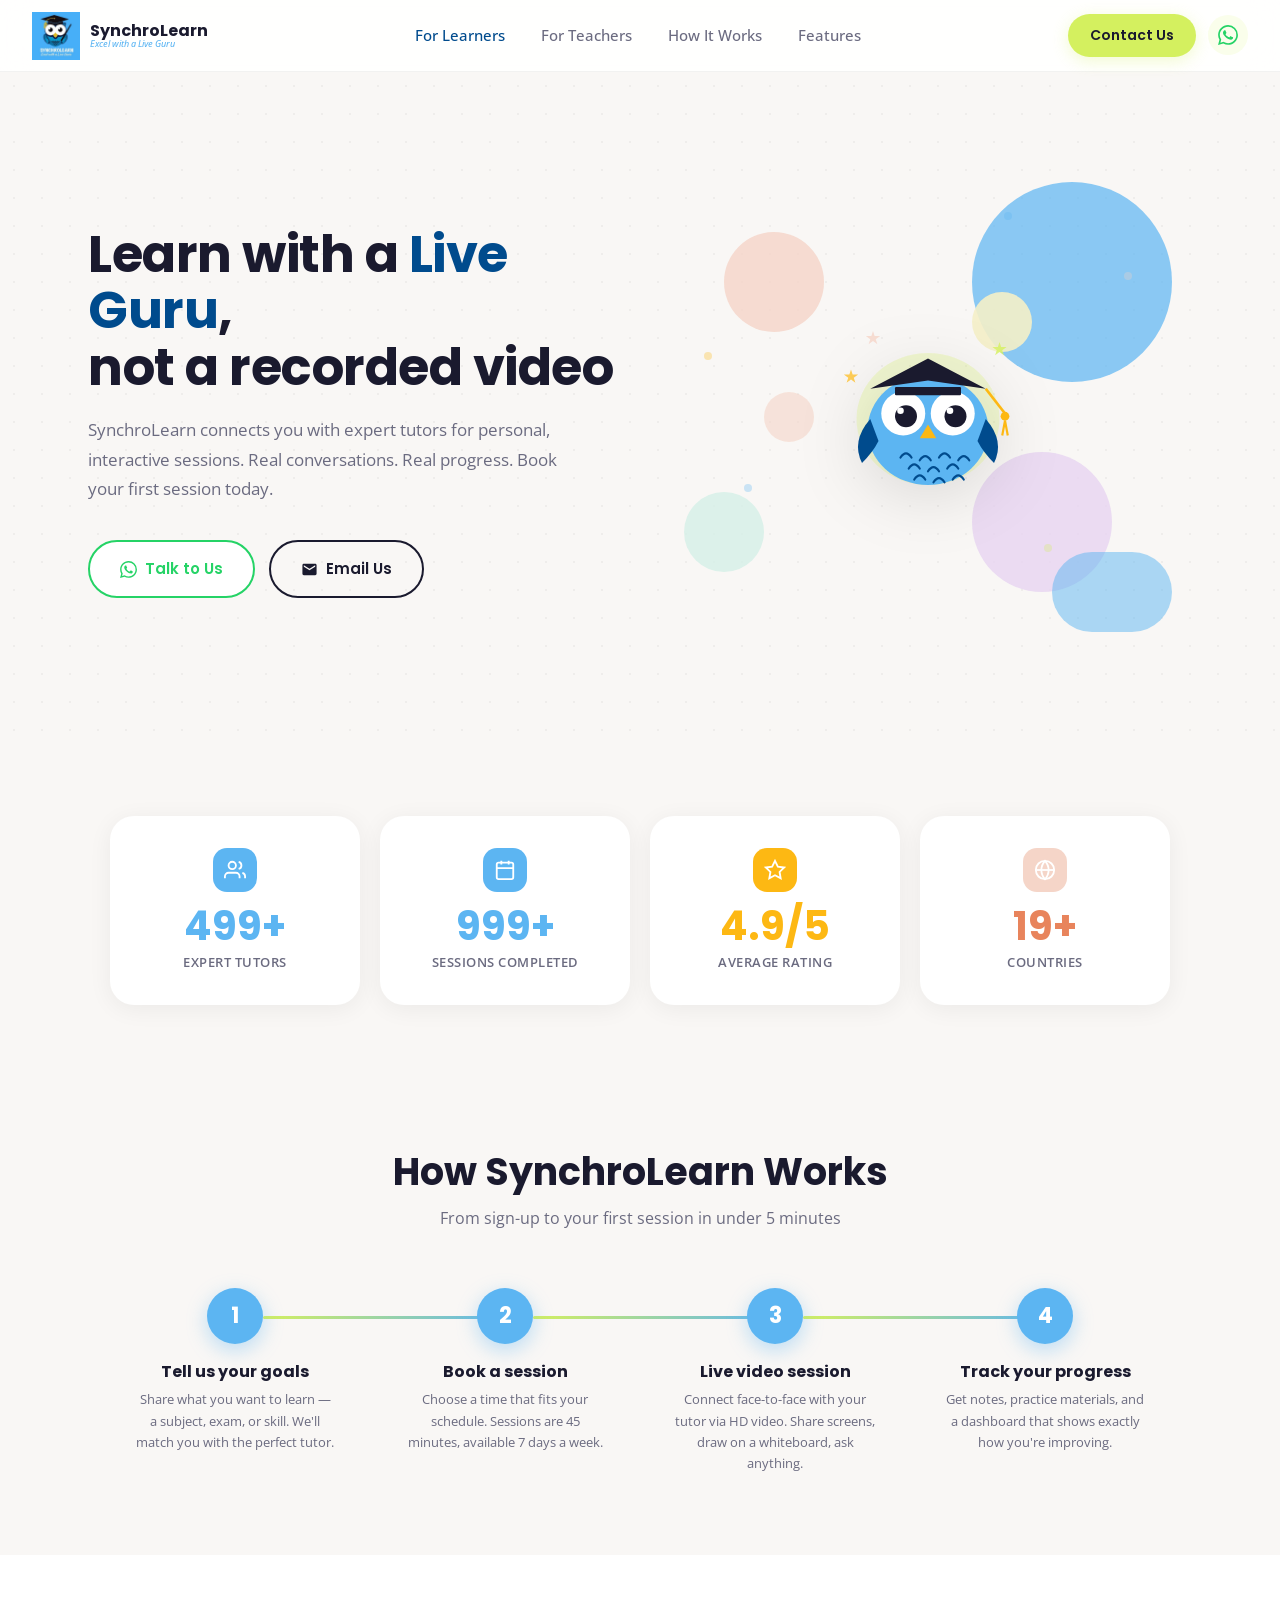
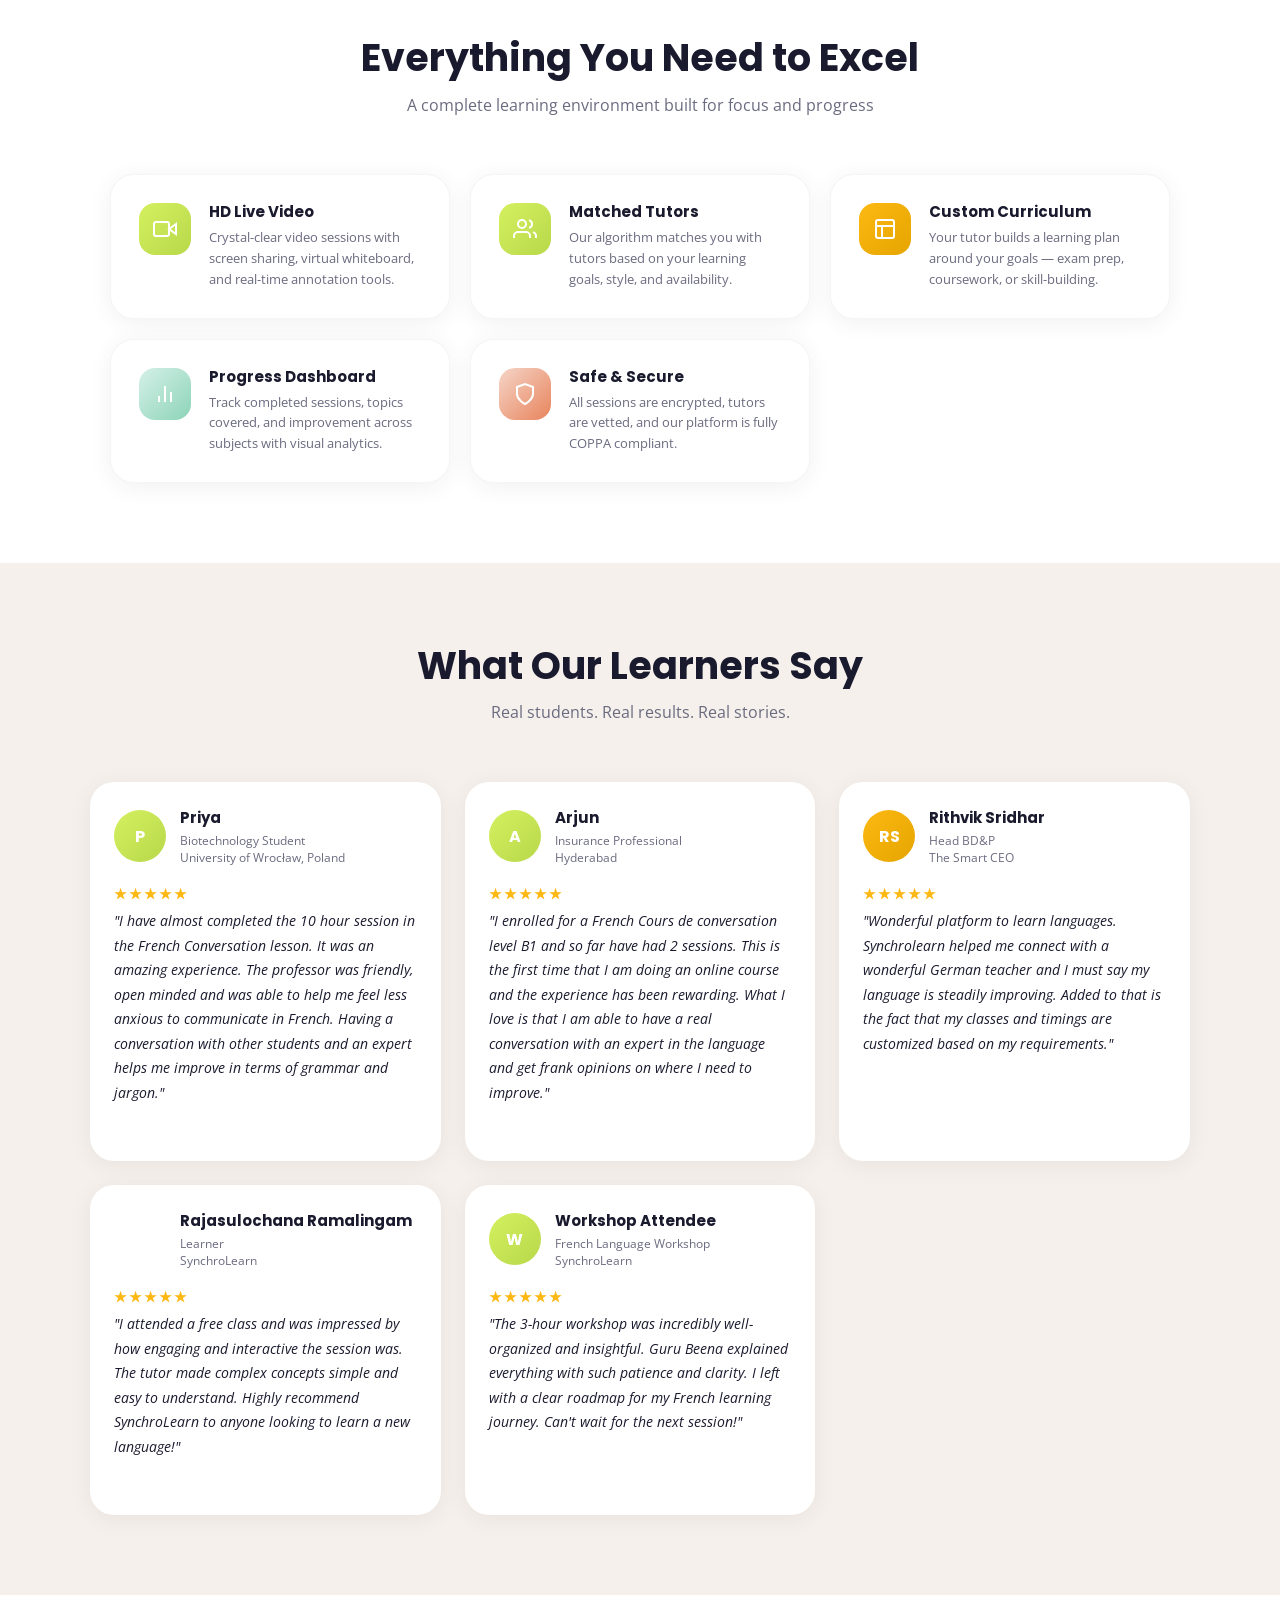
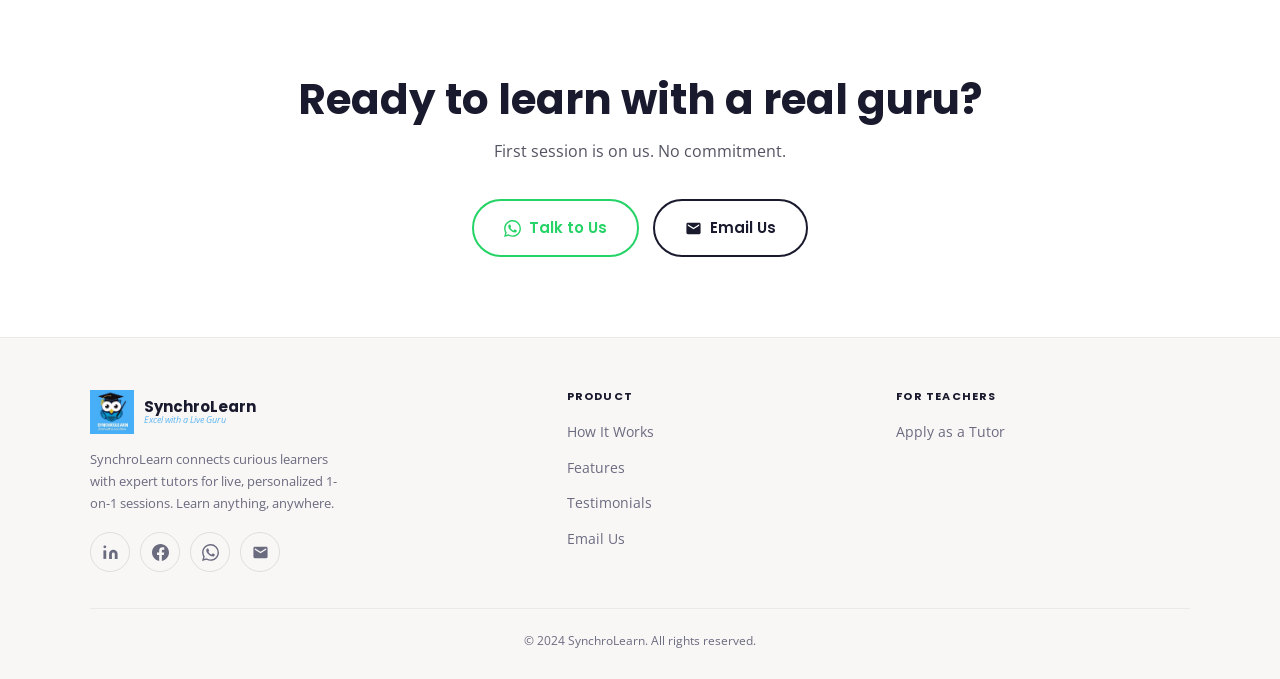
==== index.html @ f4b131cb "Remove unverified trust bar (UCL/MIT/Stanford/etc)" ====
<!DOCTYPE html>
<html lang="en">
<head>
  <meta charset="UTF-8"/>
  <meta name="viewport" content="width=device-width, initial-scale=1.0"/>
  <title>SynchroLearn — Excel with a Live Guru</title>
  <meta name="description" content="Live 1-on-1 online tutoring with expert teachers. SynchroLearn connects students with qualified tutors in real-time for personalized, interactive learning sessions."/>
  <meta property="og:title" content="SynchroLearn — Excel with a Live Guru"/>
  <meta property="og:description" content="Live 1-on-1 online tutoring with expert teachers."/>
  <meta property="og:type" content="website"/>
  <link rel="icon" type="image/png" href="logo.png"/>
  <link rel="preconnect" href="https://fonts.googleapis.com"/>
  <link href="https://fonts.googleapis.com/css2?family=Poppins:wght@400;500;600;700&family=Open+Sans:wght@400;500;600&display=swap" rel="stylesheet"/>
  <style>
    *, *::before, *::after { box-sizing: border-box; margin: 0; padding: 0; }
    :root {
      --cream: #F9F7F5;
      --lime: #D4F05F;
      --sky: #5CB5F2;
      --teal: #004B8D;
      --teal-green: #25D366;
      --golden: #FDB813;
      --bright-blue: #D4F05F;
      --white: #FFFFFF;
      --beige: #F5F0EB;
      --navy: #1A1A2E;
      --gray: #6B6B80;
      --lavender: #E8D5F2;
      --peach: #F5D5C8;
      --mint: #D5F0E8;
      --lemon: #F5F0C8;
      --shadow: 0 4px 24px rgba(0,0,0,0.06);
      --shadow-lg: 0 8px 40px rgba(0,0,0,0.10);
      --radius-xs: 16px;
      --radius: 24px;
      --radius-lg: 32px;
      --transition: all 0.25s cubic-bezier(0.34, 1.56, 0.64, 1);
    }
    html { scroll-behavior: smooth; }
    body { font-family: 'Open Sans', sans-serif; background: var(--cream); color: var(--navy); line-height: 1.6; -webkit-font-smoothing: antialiased; overflow-x: hidden; }
    h1,h2,h3,h4 { font-family: 'Poppins', sans-serif; line-height: 1.2; }

    /* ── ANIMATIONS ── */
    .reveal { opacity: 0; transform: translateY(30px); transition: opacity 0.6s ease-out, transform 0.6s ease-out; }
    .reveal.visible { opacity: 1; transform: translateY(0); }

    /* ── NAV ── */
    nav {
      background: rgba(255,255,255,0.90);
      backdrop-filter: blur(16px);
      border-bottom: 1px solid rgba(0,0,0,0.05);
      padding: 0 32px;
      height: 72px;
      display: flex;
      align-items: center;
      justify-content: space-between;
      position: sticky;
      top: 0;
      z-index: 100;
    }
    .nav-logo { display: flex; align-items: center; gap: 10px; text-decoration: none; }
    .nav-logo img { height: 48px; width: auto; }
    .nav-logo-text { display: flex; flex-direction: column; line-height: 1.1; }
    .nav-logo-text .brand { font-family: 'Poppins', sans-serif; font-weight: 700; font-size: 16px; color: var(--navy); }
    .nav-logo-text .tagline { font-size: 9px; font-style: italic; color: var(--sky); font-weight: 500; }
    .nav-links { display: flex; align-items: center; gap: 4px; list-style: none; }
    .nav-links a { color: var(--gray); text-decoration: none; font-size: 15px; font-weight: 500; padding: 8px 16px; border-radius: var(--radius-xs); transition: var(--transition); }
    .nav-links a:hover { color: var(--navy); background: rgba(212,240,95,0.12); }
    .nav-links a.active { color: var(--teal); }
    .nav-right { display: flex; align-items: center; gap: 12px; }
    .btn-lime { background: var(--lime); color: var(--navy); padding: 10px 22px; border-radius: 100px; font-family: 'Poppins', sans-serif; font-size: 14px; font-weight: 600; text-decoration: none; transition: var(--transition); display: inline-flex; align-items: center; gap: 6px; box-shadow: 0 4px 16px rgba(212,240,95,0.3); }
    .btn-lime:hover { background: #b8d84a; transform: translateY(-2px); box-shadow: 0 6px 24px rgba(212,240,95,0.4); }
    .btn-whatsapp-nav { width: 40px; height: 40px; border-radius: 50%; background: rgba(212,240,95,0.12); display: flex; align-items: center; justify-content: center; transition: var(--transition); }
    .btn-whatsapp-nav:hover { background: var(--teal-green); transform: translateY(-2px); }
    .btn-whatsapp-nav:hover svg { color: white !important; }
    .btn-whatsapp-nav svg { width: 20px; height: 20px; color: var(--teal-green); transition: color 0.2s; }
    .mobile-toggle { display: none; background: none; border: none; cursor: pointer; padding: 8px; }
    .mobile-toggle svg { width: 24px; height: 24px; color: var(--navy); }

    /* ── HERO ── */
    .hero {
      position: relative;
      min-height: 680px;
      display: flex;
      align-items: center;
      overflow: hidden;
      background: var(--cream);
    }
    .hero-bg-grid {
      position: absolute;
      inset: 0;
      z-index: 0;
      background-image: radial-gradient(circle, rgba(0,0,0,0.04) 1px, transparent 1px);
      background-size: 28px 28px;
    }
    .hero-content {
      position: relative;
      z-index: 1;
      max-width: 1200px;
      margin: 0 auto;
      padding: 80px 48px;
      display: grid;
      grid-template-columns: 1fr 1fr;
      gap: 48px;
      align-items: center;
      width: 100%;
    }
    .hero-text h1 { font-size: clamp(32px, 4vw, 52px); font-weight: 700; color: var(--navy); margin-bottom: 20px; letter-spacing: -0.5px; line-height: 1.1; }
    .hero-text h1 em { font-style: normal; color: var(--teal); }
    .hero-text p { font-size: 17px; color: var(--gray); max-width: 480px; margin-bottom: 36px; line-height: 1.75; }
    .hero-actions { display: flex; gap: 14px; flex-wrap: wrap; }
    .btn { display: inline-flex; align-items: center; gap: 8px; padding: 15px 30px; border-radius: 100px; font-family: 'Poppins', sans-serif; font-size: 15px; font-weight: 600; text-decoration: none; cursor: pointer; border: none; transition: var(--transition); white-space: nowrap; }
    .btn-primary-lime { background: var(--sky); color: white; box-shadow: 0 4px 20px rgba(92,181,242,0.4); }
    .btn-primary-lime:hover { background: var(--teal); transform: translateY(-3px); box-shadow: 0 8px 30px rgba(92,181,242,0.45); }
    .btn-whatsapp { background: white; color: #25D366; border: 2px solid #25D366; }
    .btn-whatsapp:hover { background: #25D366; color: white; transform: translateY(-2px); }
    .btn-whatsapp:hover svg { color: white; }
    .btn-whatsapp svg { color: #25D366; transition: color 0.2s; }
    .hero-illustration { position: relative; display: flex; align-items: center; justify-content: center; height: 480px; }

    /* Abstract shapes */
    .shape-circle { position: absolute; border-radius: 50%; }
    .shape-rect { position: absolute; border-radius: 24px; }
    .shape-1 { width: 200px; height: 200px; background: var(--sky); top: 10px; right: 20px; opacity: 0.7; }
    .shape-2 { width: 140px; height: 140px; background: var(--lavender); bottom: 60px; right: 80px; opacity: 0.8; }
    .shape-3 { width: 100px; height: 100px; background: var(--peach); top: 60px; left: 60px; opacity: 0.8; }
    .shape-4 { width: 80px; height: 80px; background: var(--mint); bottom: 80px; left: 20px; opacity: 0.8; }
    .shape-5 { width: 60px; height: 60px; background: var(--lemon); top: 120px; right: 160px; opacity: 0.9; }
    .shape-6 { width: 120px; height: 80px; background: var(--sky); bottom: 20px; right: 20px; opacity: 0.5; border-radius: 60px; }
    .shape-7 { width: 50px; height: 50px; background: var(--peach); top: 220px; left: 100px; opacity: 0.6; }

    /* Owl mascot in hero */
    .owl-mascot { position: relative; z-index: 2; }
    .owl-mascot svg { width: 220px; height: 220px; filter: drop-shadow(0 12px 32px rgba(0,0,0,0.12)); }

    /* Floating dots pattern */
    .floating-dot { position: absolute; width: 8px; height: 8px; border-radius: 50%; opacity: 0.3; }
    .dot-1 { background: var(--sky); top: 40px; right: 180px; }
    .dot-2 { background: var(--lime); bottom: 100px; right: 140px; }
    .dot-3 { background: var(--golden); top: 180px; left: 40px; }
    .dot-4 { background: var(--sky); bottom: 160px; left: 80px; }
    .dot-5 { background: var(--peach); top: 100px; right: 60px; }

    /* ── TRUST BAR ── */
    .trust-bar { background: var(--white); padding: 24px 32px; text-align: center; border-top: 1px solid rgba(0,0,0,0.04); border-bottom: 1px solid rgba(0,0,0,0.04); }
    .trust-bar p { font-size: 12px; color: var(--gray); font-weight: 600; text-transform: uppercase; letter-spacing: 1.5px; margin-bottom: 16px; }
    .trust-bar-logos { display: flex; align-items: center; justify-content: center; gap: 48px; flex-wrap: wrap; }
    .trust-bar-logos span { font-family: 'Poppins', sans-serif; font-weight: 700; font-size: 16px; color: var(--gray); opacity: 0.5; letter-spacing: -0.3px; }

    /* ── STATS ── */
    .stats-section { background: var(--cream); padding: 64px 32px; }
    .stats-grid { display: grid; grid-template-columns: repeat(4, 1fr); gap: 20px; max-width: 1060px; margin: 0 auto; }
    .stat-card { background: var(--white); border-radius: var(--radius); padding: 32px 24px; text-align: center; box-shadow: var(--shadow); transition: var(--transition); }
    .stat-card:hover { transform: translateY(-4px); box-shadow: var(--shadow-lg); }
    .stat-icon { width: 44px; height: 44px; border-radius: 14px; display: flex; align-items: center; justify-content: center; margin: 0 auto 14px; }
    .stat-icon svg { width: 22px; height: 22px; color: white; }
    .stat-icon.lime { background: var(--sky); }
    .stat-icon.sky { background: var(--sky); }
    .stat-icon.golden { background: var(--golden); }
    .stat-icon.peach { background: var(--peach); }
    .stat-number { font-family: 'Poppins', sans-serif; font-size: 40px; font-weight: 700; color: var(--sky); margin-bottom: 6px; line-height: 1; }
    .stat-number.blue { color: var(--sky); }
    .stat-number.golden { color: var(--golden); }
    .stat-number.peach { color: #E8845C; }
    .stat-label { font-size: 13px; font-weight: 600; color: var(--gray); text-transform: uppercase; letter-spacing: 0.5px; }

    /* ── HOW IT WORKS ── */
    .how-it-works { background: var(--cream); padding: 80px 32px; position: relative; }
    .section-header { text-align: center; margin-bottom: 56px; }
    .section-header h2 { font-size: clamp(26px, 4vw, 38px); font-weight: 700; color: var(--navy); margin-bottom: 12px; }
    .section-header p { font-size: 16px; color: var(--gray); max-width: 500px; margin: 0 auto; }
    .steps-row { display: grid; grid-template-columns: repeat(4, 1fr); gap: 20px; max-width: 1060px; margin: 0 auto; position: relative; }
    .step { text-align: center; position: relative; }
    .step-circle { width: 56px; height: 56px; border-radius: 50%; background: var(--sky); color: white; display: flex; align-items: center; justify-content: center; font-family: 'Poppins', sans-serif; font-size: 22px; font-weight: 700; margin: 0 auto 18px; box-shadow: 0 6px 20px rgba(92,181,242,0.4); position: relative; z-index: 2; }
    .step h3 { font-size: 16px; font-weight: 700; color: var(--navy); margin-bottom: 8px; }
    .step p { font-size: 13px; color: var(--gray); line-height: 1.65; max-width: 200px; margin: 0 auto; }
    /* Per-step connectors: anchored to circle right edge */
    .step:not(:last-child)::before { content: ''; position: absolute; top: 28px; left: calc(50% + 28px); right: calc(-50% - 28px); height: 3px; background: linear-gradient(90deg, var(--lime), var(--sky)); border-radius: 2px; z-index: 1; }

    /* ── FEATURES ── */
    .features-section { background: var(--white); padding: 80px 32px; }
    .features-grid { display: grid; grid-template-columns: repeat(3, 1fr); gap: 20px; max-width: 1060px; margin: 0 auto; }
    .feature-card { background: var(--white); border-radius: var(--radius); padding: 28px; display: flex; gap: 18px; box-shadow: var(--shadow); transition: var(--transition); border: 1px solid rgba(0,0,0,0.04); }
    .feature-card:hover { transform: translateY(-4px); box-shadow: var(--shadow-lg); border-color: rgba(212,240,95,0.3); }
    .feature-icon { width: 52px; height: 52px; border-radius: 16px; display: flex; align-items: center; justify-content: center; flex-shrink: 0; }
    .feature-icon svg { width: 24px; height: 24px; color: white; }
    .feature-icon.lime { background: linear-gradient(135deg, var(--lime), #b8d84a); }
    .feature-icon.sky { background: linear-gradient(135deg, var(--lime), #b8d84a); }
    .feature-icon.golden { background: linear-gradient(135deg, var(--golden), #e5a500); }
    .feature-icon.peach { background: linear-gradient(135deg, var(--peach), #e8845c); }
    .feature-icon.lavender { background: linear-gradient(135deg, var(--lavender), #c9a8e0); }
    .feature-icon.mint { background: linear-gradient(135deg, var(--mint), #8dd4b8); }
    .feature-card h3 { font-size: 15px; font-weight: 700; color: var(--navy); margin-bottom: 6px; }
    .feature-card p { font-size: 13px; color: var(--gray); line-height: 1.6; }

    /* ── TESTIMONIALS ── */
    .testimonials-section { background: var(--beige); padding: 80px 32px; }
    .testimonials-grid { display: grid; grid-template-columns: repeat(3, 1fr); gap: 24px; max-width: 1100px; margin: 0 auto; }
    .testimonial-card { background: var(--white); border-radius: var(--radius); padding: 0; overflow: hidden; box-shadow: var(--shadow); transition: var(--transition); }
    .testimonial-card:hover { transform: translateY(-6px); box-shadow: var(--shadow-lg); }
    .testimonial-top { padding: 24px 24px 0; display: flex; align-items: center; gap: 14px; }
    .testimonial-avatar { width: 52px; height: 52px; border-radius: 50%; display: flex; align-items: center; justify-content: center; color: white; font-weight: 700; font-size: 16px; font-family: 'Poppins', sans-serif; flex-shrink: 0; }
    .testimonial-avatar.sky { background: linear-gradient(135deg, var(--lime), #b8d84a); }
    .testimonial-avatar.lime { background: linear-gradient(135deg, var(--lime), #b8d84a); }
    .testimonial-avatar.golden { background: linear-gradient(135deg, var(--golden), #e5a500); }
    .testimonial-meta { flex: 1; }
    .testimonial-name { font-family: 'Poppins', sans-serif; font-size: 15px; font-weight: 700; color: var(--navy); }
    .testimonial-role { font-size: 12px; color: var(--gray); margin-top: 3px; line-height: 1.4; }
    .testimonial-quote-box { padding: 16px 24px; }
    .testimonial-quote { font-size: 14px; color: var(--navy); line-height: 1.75; margin-bottom: 16px; font-style: italic; }
    .testimonial-quote::before { content: '"'; }
    .testimonial-quote::after { content: '"'; }
    .testimonial-stars { color: var(--golden); font-size: 14px; letter-spacing: 2px; margin-bottom: 4px; font-family: 'Poppins', sans-serif; font-weight: 700; }
    .testimonial-bottom { padding: 0 24px 24px; }

    /* ── CTA ── */
    .cta-section { background: var(--white); padding: 80px 32px; text-align: center; position: relative; overflow: hidden; }
    .cta-section::before { content: ''; position: absolute; inset: 0; background: radial-gradient(circle at 30% 50%, rgba(255,255,255,0.2) 0%, transparent 60%); pointer-events: none; }
    .cta-section h2 { font-size: clamp(26px, 4vw, 42px); color: var(--navy); margin-bottom: 14px; font-weight: 700; position: relative; }
    .cta-section p { color: rgba(26,26,46,0.75); font-size: 16px; margin-bottom: 34px; max-width: 460px; margin-left: auto; margin-right: auto; position: relative; }
    .cta-actions { display: flex; gap: 14px; justify-content: center; flex-wrap: wrap; position: relative; }
    .btn-white { background: white; color: var(--navy); box-shadow: 0 4px 20px rgba(0,0,0,0.1); }
    .btn-white:hover { transform: translateY(-3px); box-shadow: 0 8px 30px rgba(0,0,0,0.15); }
    .btn-outline-white { background: transparent; color: var(--navy); border: 2px solid var(--navy); }
    .btn-outline-white:hover { background: var(--navy); color: white; transform: translateY(-2px); }
    .btn-outline-dark { background: transparent; color: var(--navy); border: 2px solid var(--navy); }
    .btn-outline-dark:hover { background: var(--navy); color: white; transform: translateY(-2px); }

    /* ── FOOTER ── */
    footer { background: var(--cream); border-top: 1px solid rgba(0,0,0,0.06); padding: 52px 32px 28px; }
    .footer-grid { display: grid; grid-template-columns: 1.5fr 1fr 1fr; gap: 36px; max-width: 1100px; margin: 0 auto 36px; }
    .footer-brand .footer-logo { display: flex; align-items: center; gap: 10px; text-decoration: none; margin-bottom: 6px; }
    .footer-brand .footer-logo img { height: 44px; width: auto; }
    .footer-brand .footer-logo-text { display: flex; flex-direction: column; line-height: 1.1; }
    .footer-brand .footer-logo-text .brand { font-family: 'Poppins', sans-serif; font-weight: 700; font-size: 15px; color: var(--navy); }
    .footer-brand .footer-logo-text .tagline { font-size: 9px; font-style: italic; color: var(--sky); }
    .footer-brand p { font-size: 13px; color: var(--gray); margin-top: 14px; line-height: 1.7; max-width: 260px; }
    .footer-social { display: flex; gap: 10px; margin-top: 18px; }
    .footer-social a { width: 40px; height: 40px; border-radius: 50%; border: 1px solid rgba(0,0,0,0.1); display: flex; align-items: center; justify-content: center; color: var(--gray); transition: var(--transition); }
    .footer-social a:hover { background: var(--lime); border-color: var(--lime); color: var(--navy); transform: translateY(-2px); }
    .footer-col h4 { font-size: 11px; font-weight: 700; text-transform: uppercase; letter-spacing: 1.2px; color: var(--navy); margin-bottom: 16px; }
    .footer-col ul { list-style: none; }
    .footer-col li { margin-bottom: 10px; }
    .footer-col a { color: var(--gray); text-decoration: none; font-size: 14px; transition: var(--transition); }
    .footer-col a:hover { color: var(--teal); }
    .footer-bottom { border-top: 1px solid rgba(0,0,0,0.06); padding-top: 22px; text-align: center; max-width: 1100px; margin: 0 auto; font-size: 12px; color: var(--gray); }

    /* ── MOBILE ── */
    @media (max-width: 900px) {
      .hero-content { grid-template-columns: 1fr; padding: 60px 24px; }
      .hero-illustration { display: none; }
      .stats-grid { grid-template-columns: repeat(2, 1fr); }
      .steps-row { grid-template-columns: repeat(2, 1fr); gap: 32px; }
      .steps-row::after { display: none; }
      .features-grid { grid-template-columns: repeat(2, 1fr); }
      .testimonials-grid { grid-template-columns: 1fr; }
    }
    @media (max-width: 768px) {
      .nav-links { display: none; }
      .nav-links.open { display: flex; flex-direction: column; position: absolute; top: 72px; left: 0; right: 0; background: white; border-bottom: 1px solid rgba(0,0,0,0.06); padding: 16px; box-shadow: var(--shadow-lg); z-index: 99; }
      .mobile-toggle { display: block; }
      .footer-grid { grid-template-columns: 1fr 1fr; gap: 28px; }
      .footer-brand { grid-column: 1 / -1; }
      .features-grid { grid-template-columns: 1fr; }
    }
    @media (max-width: 480px) {
      .footer-grid { grid-template-columns: 1fr; }
      .stats-grid { grid-template-columns: repeat(2, 1fr); }
      .trust-bar-logos { gap: 20px; }
      .steps-row { grid-template-columns: 1fr; }
      .hero-actions { flex-direction: column; }
      .btn { width: 100%; justify-content: center; }
    }
  </style>
</head>
<body>

<!-- NAV -->
<nav>
  <a href="index.html" class="nav-logo">
    <img src="logo.png" alt="SynchroLearn"/>
    <div class="nav-logo-text">
      <span class="brand">SynchroLearn</span>
      <span class="tagline">Excel with a Live Guru</span>
    </div>
  </a>
  <button class="mobile-toggle" aria-label="Toggle menu">
    <svg viewBox="0 0 24 24" fill="none" stroke="currentColor" stroke-width="2"><path d="M3 12h18M3 6h18M3 18h18"/></svg>
  </button>
  <ul class="nav-links">
    <li><a href="index.html" class="active">For Learners</a></li>
    <li><a href="for-teachers.html">For Teachers</a></li>
    <li><a href="#how-it-works">How It Works</a></li>
    <li><a href="#features">Features</a></li>
  </ul>
  <div class="nav-right">
    <a href="https://wa.me/919791018666?text=Hi%2C%20I%27m%20interested%20in%20SynchroLearn%20tutoring" class="btn-lime" target="_blank" rel="noopener">Contact Us</a>
    <a href="https://wa.me/919791018666?text=Hi%2C%20I%27m%20interested%20in%20SynchroLearn%20tutoring" class="btn-whatsapp-nav" target="_blank" rel="noopener" aria-label="WhatsApp Us">
      <svg viewBox="0 0 24 24" fill="currentColor"><path d="M17.472 14.382c-.297-.149-1.758-.867-2.03-.967-.273-.099-.471-.148-.67.15-.197.297-.767.966-.94 1.164-.173.199-.347.223-.644.075-.297-.15-1.255-.463-2.39-1.475-.883-.788-1.48-1.761-1.653-2.059-.173-.297-.018-.458.13-.606.134-.133.298-.347.446-.52.149-.174.198-.298.298-.497.099-.198.05-.371-.025-.52-.075-.149-.669-1.612-.916-2.207-.242-.579-.487-.5-.669-.51-.173-.008-.371-.01-.57-.01-.198 0-.52.074-.792.372-.272.297-1.04 1.016-1.04 2.479 0 1.462 1.065 2.875 1.213 3.074.149.198 2.096 3.2 5.077 4.487.709.306 1.262.489 1.694.625.712.227 1.36.195 1.871.118.571-.085 1.758-.719 2.006-1.413.248-.694.248-1.289.173-1.413-.074-.124-.272-.198-.57-.347m-5.421 7.403h-.004a9.87 9.87 0 01-5.031-1.378l-.361-.214-3.741.982.998-3.648-.235-.374a9.86 9.86 0 01-1.51-5.26c.001-5.45 4.436-9.884 9.888-9.884 2.64 0 5.122 1.03 6.988 2.898a9.825 9.825 0 012.893 6.994c-.003 5.45-4.437 9.884-9.885 9.884m8.413-18.297A11.815 11.815 0 0012.05 0C5.495 0 .16 5.335.157 11.892c0 2.096.547 4.142 1.588 5.945L.057 24l6.305-1.654a11.882 11.882 0 005.683 1.448h.005c6.554 0 11.89-5.335 11.893-11.893a11.821 11.821 0 00-3.48-8.413z"/></svg>
    </a>
  </div>
</nav>

<!-- HERO -->
<section class="hero">
  <div class="hero-bg-grid"></div>
  <div class="hero-content">
    <div class="hero-text reveal">
      <h1>Learn with a <em>Live Guru</em>,<br/>not a recorded video</h1>
      <p>SynchroLearn connects you with expert tutors for personal, interactive sessions. Real conversations. Real progress. Book your first session today.</p>
      <div class="hero-actions">
        <a href="https://wa.me/919791018666?text=Hi%2C%20I%27m%20interested%20in%20SynchroLearn%20tutoring" class="btn btn-whatsapp" target="_blank" rel="noopener">
          <svg width="17" height="17" viewBox="0 0 24 24" fill="currentColor"><path d="M17.472 14.382c-.297-.149-1.758-.867-2.03-.967-.273-.099-.471-.148-.67.15-.197.297-.767.966-.94 1.164-.173.199-.347.223-.644.075-.297-.15-1.255-.463-2.39-1.475-.883-.788-1.48-1.761-1.653-2.059-.173-.297-.018-.458.13-.606.134-.133.298-.347.446-.52.149-.174.198-.298.298-.497.099-.198.05-.371-.025-.52-.075-.149-.669-1.612-.916-2.207-.242-.579-.487-.5-.669-.51-.173-.008-.371-.01-.57-.01-.198 0-.52.074-.792.372-.272.297-1.04 1.016-1.04 2.479 0 1.462 1.065 2.875 1.213 3.074.149.198 2.096 3.2 5.077 4.487.709.306 1.262.489 1.694.625.712.227 1.36.195 1.871.118.571-.085 1.758-.719 2.006-1.413.248-.694.248-1.289.173-1.413-.074-.124-.272-.198-.57-.347m-5.421 7.403h-.004a9.87 9.87 0 01-5.031-1.378l-.361-.214-3.741.982.998-3.648-.235-.374a9.86 9.86 0 01-1.51-5.26c.001-5.45 4.436-9.884 9.888-9.884 2.64 0 5.122 1.03 6.988 2.898a9.825 9.825 0 012.893 6.994c-.003 5.45-4.437 9.884-9.885 9.884m8.413-18.297A11.815 11.815 0 0012.05 0C5.495 0 .16 5.335.157 11.892c0 2.096.547 4.142 1.588 5.945L.057 24l6.305-1.654a11.882 11.882 0 005.683 1.448h.005c6.554 0 11.89-5.335 11.893-11.893a11.821 11.821 0 00-3.48-8.413z"/></svg>
          Talk to Us
        </a>
        <a href="mailto:liveguru.in@gmail.com?subject=SynchroLearn%20Inquiry&body=Hi%2C%20I%27m%20interested%20in%20SynchroLearn%20tutoring." class="btn btn-outline-dark" target="_blank" rel="noopener">
          <svg width="17" height="17" viewBox="0 0 24 24" fill="currentColor"><path d="M20 4H4c-1.1 0-2 .9-2 2v12c0 1.1.9 2 2 2h16c1.1 0 2-.9 2-2V6c0-1.1-.9-2-2-2zm0 4l-8 5-8-5V6l8 5 8-5v2z"/></svg>
          Email Us
        </a>
      </div>
    </div>
    <div class="hero-illustration">
      <!-- Abstract shapes -->
      <div class="shape-circle shape-1"></div>
      <div class="shape-circle shape-2"></div>
      <div class="shape-circle shape-3"></div>
      <div class="shape-circle shape-4"></div>
      <div class="shape-circle shape-5"></div>
      <div class="shape-circle shape-6"></div>
      <div class="shape-circle shape-7"></div>
      <!-- Floating dots -->
      <div class="floating-dot dot-1"></div>
      <div class="floating-dot dot-2"></div>
      <div class="floating-dot dot-3"></div>
      <div class="floating-dot dot-4"></div>
      <div class="floating-dot dot-5"></div>
      <!-- Owl mascot -->
      <div class="owl-mascot">
        <svg viewBox="0 0 400 400" xmlns="http://www.w3.org/2000/svg">
          <!-- Background blob -->
          <ellipse cx="200" cy="220" rx="130" ry="120" fill="#D4F05F" opacity="0.25"/>
          <!-- Owl Body -->
          <ellipse cx="200" cy="240" rx="110" ry="100" fill="#5CB5F2"/>
          <!-- Wings -->
          <path d="M95 220 Q60 260 80 300 Q100 280 110 260 Z" fill="#004B8D"/>
          <path d="M305 220 Q340 260 320 300 Q300 280 290 260 Z" fill="#004B8D"/>
          <!-- Feather Lines -->
          <path d="M150 290 Q160 275 170 290" stroke="#004B8D" stroke-width="4" fill="none" stroke-linecap="round"/>
          <path d="M185 295 Q195 280 205 295" stroke="#004B8D" stroke-width="4" fill="none" stroke-linecap="round"/>
          <path d="M220 290 Q230 275 240 290" stroke="#004B8D" stroke-width="4" fill="none" stroke-linecap="round"/>
          <path d="M255 295 Q265 280 275 295" stroke="#004B8D" stroke-width="4" fill="none" stroke-linecap="round"/>
          <path d="M165 310 Q175 295 185 310" stroke="#004B8D" stroke-width="4" fill="none" stroke-linecap="round"/>
          <path d="M200 315 Q210 300 220 315" stroke="#004B8D" stroke-width="4" fill="none" stroke-linecap="round"/>
          <path d="M235 310 Q245 295 255 310" stroke="#004B8D" stroke-width="4" fill="none" stroke-linecap="round"/>
          <path d="M175 330 Q185 315 195 330" stroke="#004B8D" stroke-width="4" fill="none" stroke-linecap="round"/>
          <path d="M210 335 Q220 320 230 335" stroke="#004B8D" stroke-width="4" fill="none" stroke-linecap="round"/>
          <path d="M245 330 Q255 315 265 330" stroke="#004B8D" stroke-width="4" fill="none" stroke-linecap="round"/>
          <!-- Eyes -->
          <circle cx="155" cy="210" r="40" fill="white"/>
          <circle cx="245" cy="210" r="40" fill="white"/>
          <circle cx="160" cy="215" r="20" fill="#1A1A2E"/>
          <circle cx="250" cy="215" r="20" fill="#1A1A2E"/>
          <circle cx="150" cy="205" r="6" fill="white"/>
          <circle cx="240" cy="205" r="6" fill="white"/>
          <!-- Beak -->
          <polygon points="200,230 185,255 215,255" fill="#FDB813"/>
          <!-- Mortarboard Cap -->
          <polygon points="200,110 95,165 200,150 305,165" fill="#1A1A2E"/>
          <rect x="140" y="162" width="120" height="15" rx="2" fill="#1A1A2E"/>
          <!-- Tassel -->
          <line x1="305" y1="165" x2="340" y2="210" stroke="#FDB813" stroke-width="5"/>
          <circle cx="340" cy="215" r="8" fill="#FDB813"/>
          <line x1="340" y1="223" x2="335" y2="250" stroke="#FDB813" stroke-width="4"/>
          <line x1="340" y1="223" x2="345" y2="250" stroke="#FDB813" stroke-width="4"/>
          <!-- Stars decoration -->
          <polygon points="60,130 63,139 73,139 65,145 68,154 60,148 52,154 55,145 47,139 57,139" fill="#FDB813" opacity="0.7"/>
          <polygon points="330,80 333,89 343,89 335,95 338,104 330,98 322,104 325,95 317,89 327,89" fill="#D4F05F" opacity="0.8"/>
          <polygon points="100,60 103,69 113,69 105,75 108,84 100,78 92,84 95,75 87,69 97,69" fill="#F5D5C8" opacity="0.8"/>
        </svg>
      </div>
    </div>
  </div>
</section>

<!-- STATS -->
<section class="stats-section">
  <div class="stats-grid">
    <div class="stat-card reveal visible">
      <div class="stat-icon lime">
        <svg viewBox="0 0 24 24" fill="none" stroke="currentColor" stroke-width="2"><path d="M17 21v-2a4 4 0 0 0-4-4H5a4 4 0 0 0-4 4v2"></path><circle cx="9" cy="7" r="4"></circle><path d="M23 21v-2a4 4 0 0 0-3-3.87M16 3.13a4 4 0 0 1 0 7.75"></path></svg>
      </div>
      <div class="stat-number" data-target="500" data-suffix="+">500+</div>
      <div class="stat-label">Expert Tutors</div>
    </div>
    <div class="stat-card reveal visible">
      <div class="stat-icon sky">
        <svg viewBox="0 0 24 24" fill="none" stroke="currentColor" stroke-width="2"><rect x="3" y="4" width="18" height="18" rx="2"/><path d="M16 2v4M8 2v4M3 10h18"/><path d="M8 14h.01M12 14h.01M16 14h.01M8 18h.01M12 18h.01"/></svg>
      </div>
      <div class="stat-number sky" data-target="1000" data-suffix="+">1000+</div>
      <div class="stat-label">Sessions Completed</div>
    </div>
    <div class="stat-card reveal visible">
      <div class="stat-icon golden">
        <svg viewBox="0 0 24 24" fill="none" stroke="currentColor" stroke-width="2"><polygon points="12 2 15.09 8.26 22 9.27 17 14.14 18.18 21.02 12 17.77 5.82 21.02 7 14.14 2 9.27 8.91 8.26 12 2"/></svg>
      </div>
      <div class="stat-number golden" data-target="4.9" data-suffix="/5" data-decimals="1">4.9/5</div>
      <div class="stat-label">Average Rating</div>
    </div>
    <div class="stat-card reveal visible">
      <div class="stat-icon peach">
        <svg viewBox="0 0 24 24" fill="none" stroke="currentColor" stroke-width="2"><circle cx="12" cy="12" r="10"/><path d="M12 2a15.3 15.3 0 0 1 4 10 15.3 15.3 0 0 1-4 10 15.3 15.3 0 0 1-4-10 15.3 15.3 0 0 1 4-10z"/><path d="M2 12h20"/></svg>
      </div>
      <div class="stat-number peach" data-target="20" data-suffix="+">20+</div>
      <div class="stat-label">Countries</div>
    </div>
  </div>
</section>

<!-- HOW IT WORKS -->
<section class="how-it-works" id="how-it-works">
  <div class="section-header reveal">
    <h2>How SynchroLearn Works</h2>
    <p>From sign-up to your first session in under 5 minutes</p>
  </div>
  <div class="steps-row">
    <div class="step reveal">
      <div class="step-circle">1</div>
      <h3>Tell us your goals</h3>
      <p>Share what you want to learn — a subject, exam, or skill. We'll match you with the perfect tutor.</p>
    </div>
    <div class="step reveal">
      <div class="step-circle">2</div>
      <h3>Book a session</h3>
      <p>Choose a time that fits your schedule. Sessions are 45 minutes, available 7 days a week.</p>
    </div>
    <div class="step reveal">
      <div class="step-circle">3</div>
      <h3>Live video session</h3>
      <p>Connect face-to-face with your tutor via HD video. Share screens, draw on a whiteboard, ask anything.</p>
    </div>
    <div class="step reveal">
      <div class="step-circle">4</div>
      <h3>Track your progress</h3>
      <p>Get notes, practice materials, and a dashboard that shows exactly how you're improving.</p>
    </div>
  </div>
</section>

<!-- FEATURES -->
<section class="features-section" id="features">
  <div class="section-header reveal">
    <h2>Everything You Need to Excel</h2>
    <p>A complete learning environment built for focus and progress</p>
  </div>
  <div class="features-grid">
    <div class="feature-card reveal">
      <div class="feature-icon sky">
        <svg viewBox="0 0 24 24" fill="none" stroke="currentColor" stroke-width="2"><polygon points="23 7 16 12 23 17 23 7"/><rect x="1" y="5" width="15" height="14" rx="2"/></svg>
      </div>
      <div>
        <h3>HD Live Video</h3>
        <p>Crystal-clear video sessions with screen sharing, virtual whiteboard, and real-time annotation tools.</p>
      </div>
    </div>
    <div class="feature-card reveal">
      <div class="feature-icon lime">
        <svg viewBox="0 0 24 24" fill="none" stroke="currentColor" stroke-width="2"><path d="M17 21v-2a4 4 0 0 0-4-4H5a4 4 0 0 0-4 4v2"/><circle cx="9" cy="7" r="4"/><path d="M23 21v-2a4 4 0 0 0-3-3.87M16 3.13a4 4 0 0 1 0 7.75"/></svg>
      </div>
      <div>
        <h3>Matched Tutors</h3>
        <p>Our algorithm matches you with tutors based on your learning goals, style, and availability.</p>
      </div>
    </div>
    <!-- Session Recordings removed -->
    <div class="feature-card reveal">
      <div class="feature-icon golden">
        <svg viewBox="0 0 24 24" fill="none" stroke="currentColor" stroke-width="2"><rect x="3" y="3" width="18" height="18" rx="2"/><path d="M3 9h18M9 21V9"/></svg>
      </div>
      <div>
        <h3>Custom Curriculum</h3>
        <p>Your tutor builds a learning plan around your goals — exam prep, coursework, or skill-building.</p>
      </div>
    </div>
    <div class="feature-card reveal">
      <div class="feature-icon mint">
        <svg viewBox="0 0 24 24" fill="none" stroke="currentColor" stroke-width="2"><line x1="18" y1="20" x2="18" y2="10"/><line x1="12" y1="20" x2="12" y2="4"/><line x1="6" y1="20" x2="6" y2="14"/></svg>
      </div>
      <div>
        <h3>Progress Dashboard</h3>
        <p>Track completed sessions, topics covered, and improvement across subjects with visual analytics.</p>
      </div>
    </div>
    <div class="feature-card reveal">
      <div class="feature-icon peach">
        <svg viewBox="0 0 24 24" fill="none" stroke="currentColor" stroke-width="2"><path d="M12 22s8-4 8-10V5l-8-3-8 3v7c0 6 8 10 8 10z"/></svg>
      </div>
      <div>
        <h3>Safe &amp; Secure</h3>
        <p>All sessions are encrypted, tutors are vetted, and our platform is fully COPPA compliant.</p>
      </div>
    </div>
  </div>
</section>

<!-- TESTIMONIALS -->
<section class="testimonials-section" id="testimonials">
  <div class="section-header reveal">
    <h2>What Our Learners Say</h2>
    <p>Real students. Real results. Real stories.</p>
  </div>
  <div class="testimonials-grid">
    <!-- Priya -->
    <div class="testimonial-card reveal">
      <div class="testimonial-top">
        <div class="testimonial-avatar sky">P</div>
        <div class="testimonial-meta">
          <div class="testimonial-name">Priya</div>
          <div class="testimonial-role">Biotechnology Student<br/>University of Wrocław, Poland</div>
        </div>
      </div>
      <div class="testimonial-quote-box">
        <div class="testimonial-stars">★★★★★</div>
        <p class="testimonial-quote">I have almost completed the 10 hour session in the French Conversation lesson. It was an amazing experience. The professor was friendly, open minded and was able to help me feel less anxious to communicate in French. Having a conversation with other students and an expert helps me improve in terms of grammar and jargon.</p>
      </div>
      <div class="testimonial-bottom"></div>
    </div>
    <!-- Arjun -->
    <div class="testimonial-card reveal">
      <div class="testimonial-top">
        <div class="testimonial-avatar lime">A</div>
        <div class="testimonial-meta">
          <div class="testimonial-name">Arjun</div>
          <div class="testimonial-role">Insurance Professional<br/>Hyderabad</div>
        </div>
      </div>
      <div class="testimonial-quote-box">
        <div class="testimonial-stars">★★★★★</div>
        <p class="testimonial-quote">I enrolled for a French Cours de conversation level B1 and so far have had 2 sessions. This is the first time that I am doing an online course and the experience has been rewarding. What I love is that I am able to have a real conversation with an expert in the language and get frank opinions on where I need to improve.</p>
      </div>
      <div class="testimonial-bottom"></div>
    </div>
    <!-- Rithvik Sridhar -->
    <div class="testimonial-card reveal">
      <div class="testimonial-top">
        <div class="testimonial-avatar golden">RS</div>
        <div class="testimonial-meta">
          <div class="testimonial-name">Rithvik Sridhar</div>
          <div class="testimonial-role">Head BD&amp;P<br/>The Smart CEO</div>
        </div>
      </div>
      <div class="testimonial-quote-box">
        <div class="testimonial-stars">★★★★★</div>
        <p class="testimonial-quote">Wonderful platform to learn languages. Synchrolearn helped me connect with a wonderful German teacher and I must say my language is steadily improving. Added to that is the fact that my classes and timings are customized based on my requirements.</p>
      </div>
      <div class="testimonial-bottom"></div>
    </div>
    <!-- Rajasulochana Ramalingam -->
    <div class="testimonial-card reveal">
      <div class="testimonial-top">
        <div class="testimonial-avatar peach">RR</div>
        <div class="testimonial-meta">
          <div class="testimonial-name">Rajasulochana Ramalingam</div>
          <div class="testimonial-role">Learner<br/>SynchroLearn</div>
        </div>
      </div>
      <div class="testimonial-quote-box">
        <div class="testimonial-stars">★★★★★</div>
        <p class="testimonial-quote">I attended a free class and was impressed by how engaging and interactive the session was. The tutor made complex concepts simple and easy to understand. Highly recommend SynchroLearn to anyone looking to learn a new language!</p>
      </div>
      <div class="testimonial-bottom"></div>
    </div>
    <!-- Workshop Attendee -->
    <div class="testimonial-card reveal">
      <div class="testimonial-top">
        <div class="testimonial-avatar sky">W</div>
        <div class="testimonial-meta">
          <div class="testimonial-name">Workshop Attendee</div>
          <div class="testimonial-role">French Language Workshop<br/>SynchroLearn</div>
        </div>
      </div>
      <div class="testimonial-quote-box">
        <div class="testimonial-stars">★★★★★</div>
        <p class="testimonial-quote">The 3-hour workshop was incredibly well-organized and insightful. Guru Beena explained everything with such patience and clarity. I left with a clear roadmap for my French learning journey. Can't wait for the next session!</p>
      </div>
      <div class="testimonial-bottom"></div>
    </div>
  </div>
</section>

<!-- CTA -->
<section class="cta-section">
  <h2 class="reveal">Ready to learn with a real guru?</h2>
  <p class="reveal">First session is on us. No commitment.</p>
  <div class="cta-actions reveal">
    <a href="https://wa.me/919791018666?text=Hi%2C%20I%27m%20interested%20in%20SynchroLearn%20tutoring" class="btn btn-whatsapp" target="_blank" rel="noopener">
      <svg width="17" height="17" viewBox="0 0 24 24" fill="currentColor"><path d="M17.472 14.382c-.297-.149-1.758-.867-2.03-.967-.273-.099-.471-.148-.67.15-.197.297-.767.966-.94 1.164-.173.199-.347.223-.644.075-.297-.15-1.255-.463-2.39-1.475-.883-.788-1.48-1.761-1.653-2.059-.173-.297-.018-.458.13-.606.134-.133.298-.347.446-.52.149-.174.198-.298.298-.497.099-.198.05-.371-.025-.52-.075-.149-.669-1.612-.916-2.207-.242-.579-.487-.5-.669-.51-.173-.008-.371-.01-.57-.01-.198 0-.52.074-.792.372-.272.297-1.04 1.016-1.04 2.479 0 1.462 1.065 2.875 1.213 3.074.149.198 2.096 3.2 5.077 4.487.709.306 1.262.489 1.694.625.712.227 1.36.195 1.871.118.571-.085 1.758-.719 2.006-1.413.248-.694.248-1.289.173-1.413-.074-.124-.272-.198-.57-.347m-5.421 7.403h-.004a9.87 9.87 0 01-5.031-1.378l-.361-.214-3.741.982.998-3.648-.235-.374a9.86 9.86 0 01-1.51-5.26c.001-5.45 4.436-9.884 9.888-9.884 2.64 0 5.122 1.03 6.988 2.898a9.825 9.825 0 012.893 6.994c-.003 5.45-4.437 9.884-9.885 9.884m8.413-18.297A11.815 11.815 0 0012.05 0C5.495 0 .16 5.335.157 11.892c0 2.096.547 4.142 1.588 5.945L.057 24l6.305-1.654a11.882 11.882 0 005.683 1.448h.005c6.554 0 11.89-5.335 11.893-11.893a11.821 11.821 0 00-3.48-8.413z"/></svg>
      Talk to Us
    </a>
    <a href="mailto:liveguru.in@gmail.com?subject=SynchroLearn%20Inquiry&body=Hi%2C%20I%27m%20interested%20in%20SynchroLearn%20tutoring." class="btn btn-outline-dark" target="_blank" rel="noopener">
      <svg width="17" height="17" viewBox="0 0 24 24" fill="currentColor"><path d="M20 4H4c-1.1 0-2 .9-2 2v12c0 1.1.9 2 2 2h16c1.1 0 2-.9 2-2V6c0-1.1-.9-2-2-2zm0 4l-8 5-8-5V6l8 5 8-5v2z"/></svg>
      Email Us
    </a>
  </div>
</section>

<!-- FOOTER -->
<footer>
  <div class="footer-grid">
    <div class="footer-brand">
      <a href="index.html" class="footer-logo">
        <img src="logo.png" alt="SynchroLearn"/>
        <div class="footer-logo-text">
          <span class="brand">SynchroLearn</span>
          <span class="tagline">Excel with a Live Guru</span>
        </div>
      </a>
      <p>SynchroLearn connects curious learners with expert tutors for live, personalized 1-on-1 sessions. Learn anything, anywhere.</p>
      <div class="footer-social">
        <a href="https://www.linkedin.com/company/synchrolearn-languages-private-limited/posts/?feedView=all" aria-label="LinkedIn" target="_blank" rel="noopener">
          <svg width="17" height="17" viewBox="0 0 24 24" fill="currentColor"><path d="M16 8a6 6 0 0 1 6 6v7h-4v-7a2 2 0 0 0-2-2 2 2 0 0 0-2 2v7h-4v-7a6 6 0 0 1 6-6z"/><rect x="2" y="9" width="4" height="12"/><circle cx="4" cy="4" r="2"/></svg>
        </a>
        <a href="https://www.facebook.com/Synchrolearn" aria-label="Facebook" target="_blank" rel="noopener">
          <svg width="17" height="17" viewBox="0 0 24 24" fill="currentColor"><path d="M24 12.073c0-6.627-5.373-12-12-12s-12 5.373-12 12c0 5.99 4.388 10.954 10.125 11.854v-8.385H7.078v-3.47h3.047V9.43c0-3.007 1.792-4.669 4.533-4.669 1.312 0 2.686.235 2.686.235v2.953H15.83c-1.491 0-1.956.925-1.956 1.874v2.25h3.328l-.532 3.47h-2.796v8.385C19.612 23.027 24 18.062 24 12.073z"/></svg>
        </a>
        <a href="https://wa.me/919791018666" aria-label="WhatsApp" target="_blank" rel="noopener">
          <svg width="17" height="17" viewBox="0 0 24 24" fill="currentColor"><path d="M17.472 14.382c-.297-.149-1.758-.867-2.03-.967-.273-.099-.471-.148-.67.15-.197.297-.767.966-.94 1.164-.173.199-.347.223-.644.075-.297-.15-1.255-.463-2.39-1.475-.883-.788-1.48-1.761-1.653-2.059-.173-.297-.018-.458.13-.606.134-.133.298-.347.446-.52.149-.174.198-.298.298-.497.099-.198.05-.371-.025-.52-.075-.149-.669-1.612-.916-2.207-.242-.579-.487-.5-.669-.51-.173-.008-.371-.01-.57-.01-.198 0-.52.074-.792.372-.272.297-1.04 1.016-1.04 2.479 0 1.462 1.065 2.875 1.213 3.074.149.198 2.096 3.2 5.077 4.487.709.306 1.262.489 1.694.625.712.227 1.36.195 1.871.118.571-.085 1.758-.719 2.006-1.413.248-.694.248-1.289.173-1.413-.074-.124-.272-.198-.57-.347m-5.421 7.403h-.004a9.87 9.87 0 01-5.031-1.378l-.361-.214-3.741.982.998-3.648-.235-.374a9.86 9.86 0 01-1.51-5.26c.001-5.45 4.436-9.884 9.888-9.884 2.64 0 5.122 1.03 6.988 2.898a9.825 9.825 0 012.893 6.994c-.003 5.45-4.437 9.884-9.885 9.884m8.413-18.297A11.815 11.815 0 0012.05 0C5.495 0 .16 5.335.157 11.892c0 2.096.547 4.142 1.588 5.945L.057 24l6.305-1.654a11.882 11.882 0 005.683 1.448h.005c6.554 0 11.89-5.335 11.893-11.893a11.821 11.821 0 00-3.48-8.413z"/></svg>
        </a>
        <a href="mailto:liveguru.in@gmail.com" aria-label="Email" target="_blank" rel="noopener">
          <svg width="17" height="17" viewBox="0 0 24 24" fill="currentColor"><path d="M20 4H4c-1.1 0-2 .9-2 2v12c0 1.1.9 2 2 2h16c1.1 0 2-.9 2-2V6c0-1.1-.9-2-2-2zm0 4l-8 5-8-5V6l8 5 8-5v2z"/></svg>
        </a>
      </div>
    </div>
    <div class="footer-col">
      <h4>Product</h4>
      <ul>
        <li><a href="#how-it-works">How It Works</a></li>
        <li><a href="#features">Features</a></li>
        <li><a href="#testimonials">Testimonials</a></li>
        <li><a href="mailto:liveguru.in@gmail.com?subject=SynchroLearn%20Inquiry&body=Hi%2C%20I%27m%20interested%20in%20SynchroLearn." target="_blank" rel="noopener">Email Us</a></li>
      </ul>
    </div>
    <div class="footer-col">
      <h4>For Teachers</h4>
      <ul>
        <li><a href="for-teachers.html">Apply as a Tutor</a></li>
      </ul>
    </div>
  </div>
  <div class="footer-bottom">© 2024 SynchroLearn. All rights reserved.</div>
</footer>

<script>
  // Scroll reveal
  const observer = new IntersectionObserver((entries) => {
    entries.forEach((entry, index) => {
      if (entry.isIntersecting) {
        const delay = entry.target.dataset.delay || 0;
        setTimeout(() => {
          entry.target.classList.add('visible');
        }, delay);
        observer.unobserve(entry.target);
      }
    });
  }, { threshold: 0.15 });

  document.querySelectorAll('.reveal').forEach((el, i) => {
    const parent = el.closest('.features-grid') || el.closest('.steps-row') || el.closest('.stats-grid');
    if (el.closest('.features-grid')) {
      el.dataset.delay = (i % 6) * 100;
    }
    observer.observe(el);
  });

  // Counter animation
  function animateCounter(el) {
    const target = parseFloat(el.dataset.target);
    const suffix = el.dataset.suffix || '';
    const decimals = parseInt(el.dataset.decimals) || 0;
    let current = 0;
    const duration = 1200;
    const start = performance.now();
    function update(now) {
      const elapsed = now - start;
      const progress = Math.min(elapsed / duration, 1);
      const eased = 1 - Math.pow(1 - progress, 3);
      current = target * eased;
      el.textContent = (decimals > 0 ? current.toFixed(decimals) : Math.floor(current)) + suffix;
      if (progress < 1) requestAnimationFrame(update);
    }
    requestAnimationFrame(update);
  }

  const counterObserver = new IntersectionObserver((entries) => {
    entries.forEach(entry => {
      if (entry.isIntersecting) {
        animateCounter(entry.target);
        counterObserver.unobserve(entry.target);
      }
    });
  }, { threshold: 0.5 });

  document.querySelectorAll('.stat-number[data-target]').forEach(el => counterObserver.observe(el));

  // Mobile menu
  document.querySelector('.mobile-toggle')?.addEventListener('click', () => {
    document.querySelector('.nav-links')?.classList.toggle('open');
  });
</script>
</body>
</html>
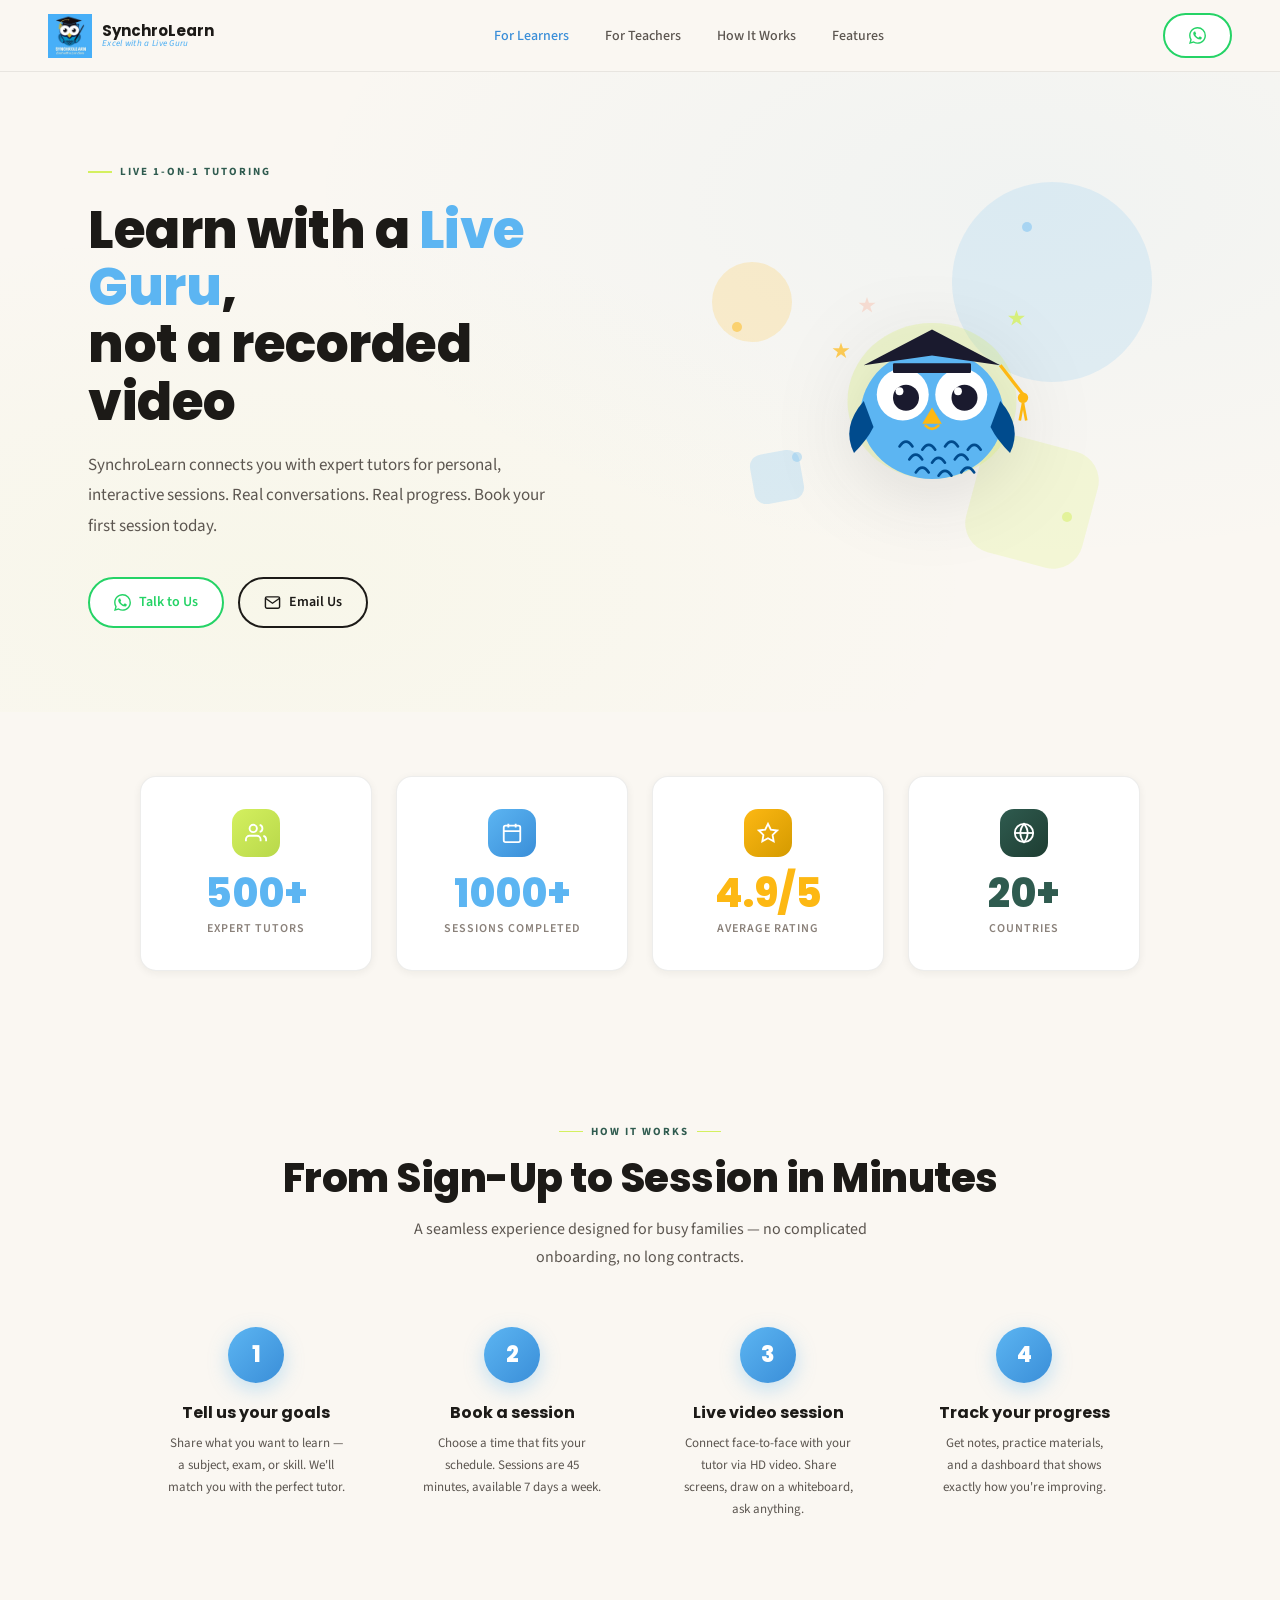
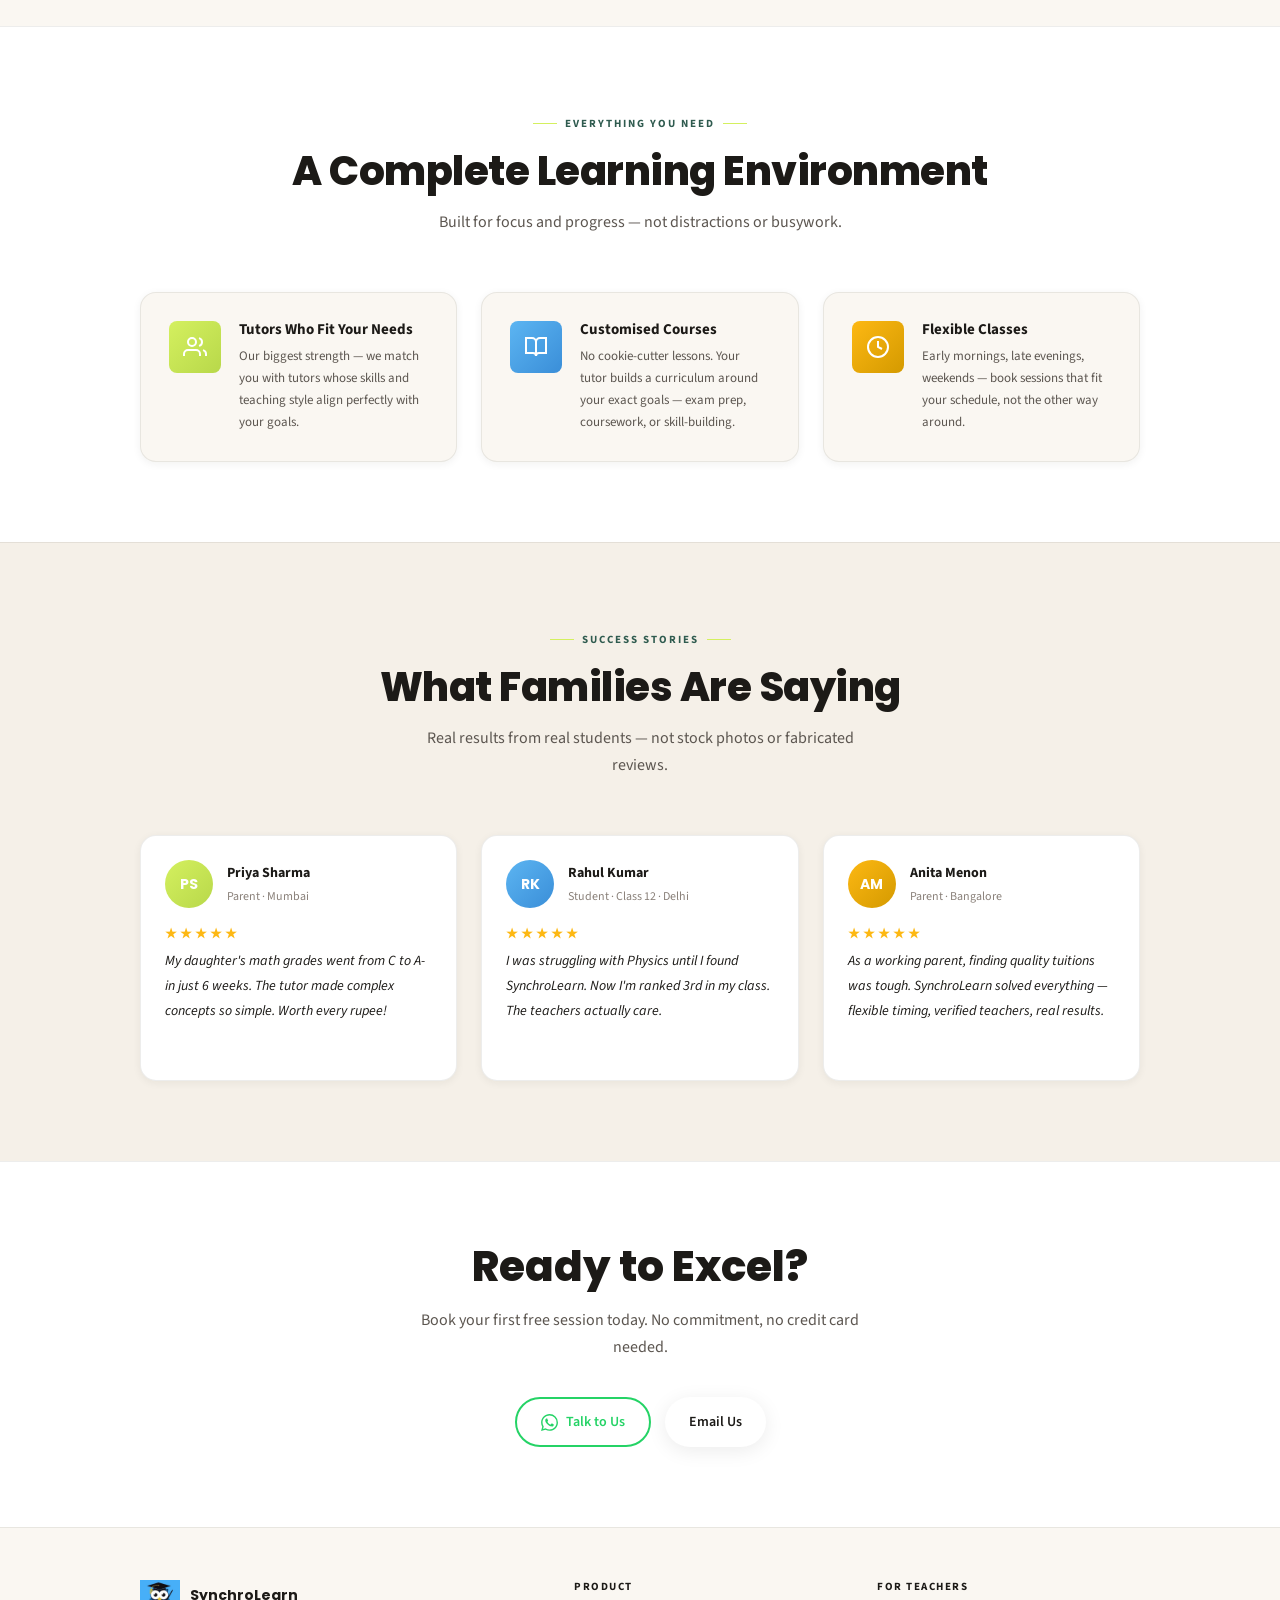
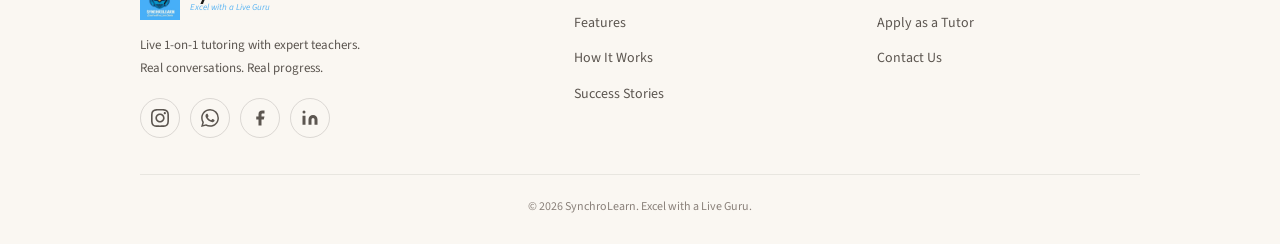
==== commit 7fb8764e: "feat: hybrid warm-editorial redesign with sky/lime/cream palette, refined typography and SVG connect" ====
--- a/index.html
+++ b/index.html
@@ -5,51 +5,51 @@
   <meta name="viewport" content="width=device-width, initial-scale=1.0"/>
   <title>SynchroLearn — Excel with a Live Guru</title>
   <meta name="description" content="Live 1-on-1 online tutoring with expert teachers. SynchroLearn connects students with qualified tutors in real-time for personalized, interactive learning sessions."/>
-  <meta property="og:title" content="SynchroLearn — Excel with a Live Guru"/>
-  <meta property="og:description" content="Live 1-on-1 online tutoring with expert teachers."/>
-  <meta property="og:type" content="website"/>
   <link rel="icon" type="image/png" href="logo.png"/>
   <link rel="preconnect" href="https://fonts.googleapis.com"/>
-  <link href="https://fonts.googleapis.com/css2?family=Poppins:wght@400;500;600;700&family=Open+Sans:wght@400;500;600&display=swap" rel="stylesheet"/>
+  <link href="https://fonts.googleapis.com/css2?family=Poppins:wght@400;500;600;700;800&family=Source+Sans+3:wght@400;500;600;700&display=swap" rel="stylesheet"/>
   <style>
     *, *::before, *::after { box-sizing: border-box; margin: 0; padding: 0; }
     :root {
-      --cream: #F9F7F5;
+      --bg: #FAF7F2;
+      --bg-alt: #F5F0E8;
+      --surface: #FFFFFF;
+      --foreground: #1C1A17;
+      --foreground-muted: #5C5650;
+      --muted: #8A817A;
+      --border: rgba(28, 26, 23, 0.08);
+      --border-strong: rgba(28, 26, 23, 0.14);
+      --sky: #5CB5F2;
+      --sky-dark: #3A8ED8;
       --lime: #D4F05F;
-      --sky: #5CB5F2;
-      --teal: #004B8D;
-      --teal-green: #25D366;
+      --lime-dark: #B8D84A;
       --golden: #FDB813;
-      --bright-blue: #D4F05F;
-      --white: #FFFFFF;
-      --beige: #F5F0EB;
-      --navy: #1A1A2E;
-      --gray: #6B6B80;
-      --lavender: #E8D5F2;
-      --peach: #F5D5C8;
-      --mint: #D5F0E8;
-      --lemon: #F5F0C8;
-      --shadow: 0 4px 24px rgba(0,0,0,0.06);
-      --shadow-lg: 0 8px 40px rgba(0,0,0,0.10);
-      --radius-xs: 16px;
-      --radius: 24px;
-      --radius-lg: 32px;
-      --transition: all 0.25s cubic-bezier(0.34, 1.56, 0.64, 1);
+      --teal: #25D366;
+      --forest: #2F5B4F;
+      --foreground-inv: #FFFFFF;
+      --shadow-sm: 0 2px 8px rgba(28, 26, 23, 0.06);
+      --shadow-md: 0 4px 20px rgba(28, 26, 23, 0.10);
+      --shadow-lg: 0 8px 40px rgba(28, 26, 23, 0.14);
+      --radius-sm: 8px;
+      --radius: 16px;
+      --radius-lg: 24px;
+      --radius-full: 9999px;
+      --transition: all 0.25s cubic-bezier(0.34, 1.2, 0.64, 1);
     }
     html { scroll-behavior: smooth; }
-    body { font-family: 'Open Sans', sans-serif; background: var(--cream); color: var(--navy); line-height: 1.6; -webkit-font-smoothing: antialiased; overflow-x: hidden; }
+    body { font-family: 'Source Sans 3', -apple-system, sans-serif; background: var(--bg); color: var(--foreground); line-height: 1.6; -webkit-font-smoothing: antialiased; overflow-x: hidden; }
     h1,h2,h3,h4 { font-family: 'Poppins', sans-serif; line-height: 1.2; }
 
-    /* ── ANIMATIONS ── */
-    .reveal { opacity: 0; transform: translateY(30px); transition: opacity 0.6s ease-out, transform 0.6s ease-out; }
+    /* ── REVEAL ── */
+    .reveal { opacity: 0; transform: translateY(24px); transition: opacity 0.7s ease-out, transform 0.7s ease-out; }
     .reveal.visible { opacity: 1; transform: translateY(0); }
 
     /* ── NAV ── */
     nav {
-      background: rgba(255,255,255,0.90);
-      backdrop-filter: blur(16px);
-      border-bottom: 1px solid rgba(0,0,0,0.05);
-      padding: 0 32px;
+      background: rgba(250, 247, 242, 0.92);
+      backdrop-filter: blur(12px);
+      border-bottom: 1px solid var(--border);
+      padding: 0 48px;
       height: 72px;
       display: flex;
       align-items: center;
@@ -59,39 +59,43 @@
       z-index: 100;
     }
     .nav-logo { display: flex; align-items: center; gap: 10px; text-decoration: none; }
-    .nav-logo img { height: 48px; width: auto; }
-    .nav-logo-text { display: flex; flex-direction: column; line-height: 1.1; }
-    .nav-logo-text .brand { font-family: 'Poppins', sans-serif; font-weight: 700; font-size: 16px; color: var(--navy); }
-    .nav-logo-text .tagline { font-size: 9px; font-style: italic; color: var(--sky); font-weight: 500; }
+    .nav-logo img { height: 44px; width: auto; }
+    .nav-logo-text { display: flex; flex-direction: column; line-height: 1.15; }
+    .nav-logo-text .brand { font-family: 'Poppins', sans-serif; font-weight: 700; font-size: 15px; color: var(--foreground); }
+    .nav-logo-text .tagline { font-size: 9px; font-style: italic; color: var(--sky); font-weight: 500; letter-spacing: 0.3px; }
     .nav-links { display: flex; align-items: center; gap: 4px; list-style: none; }
-    .nav-links a { color: var(--gray); text-decoration: none; font-size: 15px; font-weight: 500; padding: 8px 16px; border-radius: var(--radius-xs); transition: var(--transition); }
-    .nav-links a:hover { color: var(--navy); background: rgba(212,240,95,0.12); }
-    .nav-links a.active { color: var(--teal); }
+    .nav-links a { color: var(--foreground-muted); text-decoration: none; font-size: 14px; font-weight: 500; padding: 8px 16px; border-radius: var(--radius-sm); transition: var(--transition); }
+    .nav-links a:hover { color: var(--foreground); background: rgba(212, 240, 95, 0.12); }
+    .nav-links a.active { color: var(--sky-dark); }
     .nav-right { display: flex; align-items: center; gap: 12px; }
-    .btn-lime { background: var(--lime); color: var(--navy); padding: 10px 22px; border-radius: 100px; font-family: 'Poppins', sans-serif; font-size: 14px; font-weight: 600; text-decoration: none; transition: var(--transition); display: inline-flex; align-items: center; gap: 6px; box-shadow: 0 4px 16px rgba(212,240,95,0.3); }
-    .btn-lime:hover { background: #b8d84a; transform: translateY(-2px); box-shadow: 0 6px 24px rgba(212,240,95,0.4); }
-    .btn-whatsapp-nav { width: 40px; height: 40px; border-radius: 50%; background: rgba(212,240,95,0.12); display: flex; align-items: center; justify-content: center; transition: var(--transition); }
-    .btn-whatsapp-nav:hover { background: var(--teal-green); transform: translateY(-2px); }
-    .btn-whatsapp-nav:hover svg { color: white !important; }
-    .btn-whatsapp-nav svg { width: 20px; height: 20px; color: var(--teal-green); transition: color 0.2s; }
+    .btn { display: inline-flex; align-items: center; gap: 8px; padding: 12px 24px; border-radius: var(--radius-full); font-family: 'Source Sans 3', sans-serif; font-size: 14px; font-weight: 600; text-decoration: none; cursor: pointer; border: none; transition: var(--transition); white-space: nowrap; }
+    .btn-lime { background: var(--lime); color: var(--foreground); box-shadow: 0 4px 16px rgba(212, 240, 95, 0.3); }
+    .btn-lime:hover { background: var(--lime-dark); transform: translateY(-2px); box-shadow: 0 6px 24px rgba(212, 240, 95, 0.4); }
+    .btn-whatsapp { background: var(--surface); color: var(--teal); border: 2px solid var(--teal); }
+    .btn-whatsapp:hover { background: var(--teal); color: white; transform: translateY(-2px); }
+    .btn-whatsapp svg { transition: color 0.2s; }
+    .btn-whatsapp:hover svg { color: white; }
+    .btn-outline { background: transparent; color: var(--foreground); border: 2px solid var(--border-strong); }
+    .btn-outline:hover { border-color: var(--sky); color: var(--sky-dark); transform: translateY(-2px); }
     .mobile-toggle { display: none; background: none; border: none; cursor: pointer; padding: 8px; }
-    .mobile-toggle svg { width: 24px; height: 24px; color: var(--navy); }
+    .mobile-toggle svg { width: 22px; height: 22px; color: var(--foreground); }
 
     /* ── HERO ── */
     .hero {
       position: relative;
-      min-height: 680px;
+      min-height: 640px;
       display: flex;
       align-items: center;
       overflow: hidden;
-      background: var(--cream);
-    }
-    .hero-bg-grid {
+      background: var(--bg);
+    }
+    .hero::before {
+      content: '';
       position: absolute;
       inset: 0;
-      z-index: 0;
-      background-image: radial-gradient(circle, rgba(0,0,0,0.04) 1px, transparent 1px);
-      background-size: 28px 28px;
+      background: 
+        radial-gradient(ellipse at 80% 20%, rgba(92, 181, 242, 0.06) 0%, transparent 50%),
+        radial-gradient(ellipse at 20% 80%, rgba(212, 240, 95, 0.06) 0%, transparent 50%);
     }
     .hero-content {
       position: relative;
@@ -101,149 +105,259 @@
       padding: 80px 48px;
       display: grid;
       grid-template-columns: 1fr 1fr;
-      gap: 48px;
+      gap: 64px;
       align-items: center;
       width: 100%;
     }
-    .hero-text h1 { font-size: clamp(32px, 4vw, 52px); font-weight: 700; color: var(--navy); margin-bottom: 20px; letter-spacing: -0.5px; line-height: 1.1; }
-    .hero-text h1 em { font-style: normal; color: var(--teal); }
-    .hero-text p { font-size: 17px; color: var(--gray); max-width: 480px; margin-bottom: 36px; line-height: 1.75; }
+    .hero-text { }
+    .hero-text .eyebrow {
+      display: inline-flex;
+      align-items: center;
+      gap: 8px;
+      font-size: 11px;
+      font-weight: 700;
+      text-transform: uppercase;
+      letter-spacing: 2px;
+      color: var(--forest);
+      margin-bottom: 20px;
+    }
+    .hero-text .eyebrow::before {
+      content: '';
+      width: 24px;
+      height: 2px;
+      background: var(--lime);
+    }
+    .hero-text h1 { 
+      font-size: clamp(32px, 4.5vw, 52px); 
+      font-weight: 800; 
+      color: var(--foreground); 
+      margin-bottom: 20px; 
+      letter-spacing: -0.5px;
+      line-height: 1.1;
+    }
+    .hero-text h1 em { 
+      font-style: normal; 
+      color: var(--sky); 
+    }
+    .hero-text p { 
+      font-size: 17px; 
+      color: var(--foreground-muted); 
+      max-width: 460px; 
+      margin-bottom: 36px; 
+      line-height: 1.8;
+      font-weight: 400;
+    }
     .hero-actions { display: flex; gap: 14px; flex-wrap: wrap; }
-    .btn { display: inline-flex; align-items: center; gap: 8px; padding: 15px 30px; border-radius: 100px; font-family: 'Poppins', sans-serif; font-size: 15px; font-weight: 600; text-decoration: none; cursor: pointer; border: none; transition: var(--transition); white-space: nowrap; }
-    .btn-primary-lime { background: var(--sky); color: white; box-shadow: 0 4px 20px rgba(92,181,242,0.4); }
-    .btn-primary-lime:hover { background: var(--teal); transform: translateY(-3px); box-shadow: 0 8px 30px rgba(92,181,242,0.45); }
-    .btn-whatsapp { background: white; color: #25D366; border: 2px solid #25D366; }
-    .btn-whatsapp:hover { background: #25D366; color: white; transform: translateY(-2px); }
-    .btn-whatsapp:hover svg { color: white; }
-    .btn-whatsapp svg { color: #25D366; transition: color 0.2s; }
-    .hero-illustration { position: relative; display: flex; align-items: center; justify-content: center; height: 480px; }
-
-    /* Abstract shapes */
-    .shape-circle { position: absolute; border-radius: 50%; }
-    .shape-rect { position: absolute; border-radius: 24px; }
-    .shape-1 { width: 200px; height: 200px; background: var(--sky); top: 10px; right: 20px; opacity: 0.7; }
-    .shape-2 { width: 140px; height: 140px; background: var(--lavender); bottom: 60px; right: 80px; opacity: 0.8; }
-    .shape-3 { width: 100px; height: 100px; background: var(--peach); top: 60px; left: 60px; opacity: 0.8; }
-    .shape-4 { width: 80px; height: 80px; background: var(--mint); bottom: 80px; left: 20px; opacity: 0.8; }
-    .shape-5 { width: 60px; height: 60px; background: var(--lemon); top: 120px; right: 160px; opacity: 0.9; }
-    .shape-6 { width: 120px; height: 80px; background: var(--sky); bottom: 20px; right: 20px; opacity: 0.5; border-radius: 60px; }
-    .shape-7 { width: 50px; height: 50px; background: var(--peach); top: 220px; left: 100px; opacity: 0.6; }
-
-    /* Owl mascot in hero */
-    .owl-mascot { position: relative; z-index: 2; }
-    .owl-mascot svg { width: 220px; height: 220px; filter: drop-shadow(0 12px 32px rgba(0,0,0,0.12)); }
-
-    /* Floating dots pattern */
-    .floating-dot { position: absolute; width: 8px; height: 8px; border-radius: 50%; opacity: 0.3; }
-    .dot-1 { background: var(--sky); top: 40px; right: 180px; }
-    .dot-2 { background: var(--lime); bottom: 100px; right: 140px; }
-    .dot-3 { background: var(--golden); top: 180px; left: 40px; }
-    .dot-4 { background: var(--sky); bottom: 160px; left: 80px; }
-    .dot-5 { background: var(--peach); top: 100px; right: 60px; }
+    
+    /* Owl mascot */
+    .hero-illustration { 
+      position: relative; 
+      display: flex; 
+      align-items: center; 
+      justify-content: center; 
+      height: 460px; 
+    }
+    .owl-container {
+      position: relative;
+      z-index: 2;
+    }
+    .owl-container svg { 
+      width: 260px; 
+      height: 260px; 
+      filter: drop-shadow(0 16px 40px rgba(28, 26, 23, 0.12)); 
+    }
+    /* Decorative elements */
+    .deco-shape {
+      position: absolute;
+      border-radius: 50%;
+    }
+    .deco-1 { width: 200px; height: 200px; background: var(--sky); top: 20px; right: 40px; opacity: 0.15; }
+    .deco-2 { width: 120px; height: 120px; background: var(--lime); bottom: 60px; right: 100px; opacity: 0.2; border-radius: 30px; transform: rotate(15deg); }
+    .deco-3 { width: 80px; height: 80px; background: rgba(253, 184, 19, 0.3); top: 100px; left: 40px; opacity: 0.6; }
+    .deco-4 { width: 50px; height: 50px; background: var(--sky); bottom: 120px; left: 80px; opacity: 0.2; border-radius: 12px; transform: rotate(-10deg); }
+    .deco-dot { position: absolute; width: 10px; height: 10px; border-radius: 50%; }
+    .dot-1 { background: var(--sky); top: 60px; right: 160px; opacity: 0.4; }
+    .dot-2 { background: var(--lime); bottom: 100px; right: 120px; opacity: 0.5; }
+    .dot-3 { background: var(--golden); top: 160px; left: 60px; opacity: 0.5; }
+    .dot-4 { background: var(--sky); bottom: 160px; left: 120px; opacity: 0.3; }
 
     /* ── TRUST BAR ── */
-    .trust-bar { background: var(--white); padding: 24px 32px; text-align: center; border-top: 1px solid rgba(0,0,0,0.04); border-bottom: 1px solid rgba(0,0,0,0.04); }
-    .trust-bar p { font-size: 12px; color: var(--gray); font-weight: 600; text-transform: uppercase; letter-spacing: 1.5px; margin-bottom: 16px; }
+    .trust-bar { background: var(--surface); padding: 24px 32px; text-align: center; border-top: 1px solid var(--border); border-bottom: 1px solid var(--border); }
+    .trust-bar p { font-size: 11px; color: var(--muted); font-weight: 600; text-transform: uppercase; letter-spacing: 1.5px; margin-bottom: 16px; }
     .trust-bar-logos { display: flex; align-items: center; justify-content: center; gap: 48px; flex-wrap: wrap; }
-    .trust-bar-logos span { font-family: 'Poppins', sans-serif; font-weight: 700; font-size: 16px; color: var(--gray); opacity: 0.5; letter-spacing: -0.3px; }
+    .trust-bar-logos span { font-family: 'Poppins', sans-serif; font-weight: 700; font-size: 15px; color: var(--muted); opacity: 0.5; letter-spacing: -0.3px; }
 
     /* ── STATS ── */
-    .stats-section { background: var(--cream); padding: 64px 32px; }
-    .stats-grid { display: grid; grid-template-columns: repeat(4, 1fr); gap: 20px; max-width: 1060px; margin: 0 auto; }
-    .stat-card { background: var(--white); border-radius: var(--radius); padding: 32px 24px; text-align: center; box-shadow: var(--shadow); transition: var(--transition); }
-    .stat-card:hover { transform: translateY(-4px); box-shadow: var(--shadow-lg); }
-    .stat-icon { width: 44px; height: 44px; border-radius: 14px; display: flex; align-items: center; justify-content: center; margin: 0 auto 14px; }
+    .stats-section { background: var(--bg); padding: 64px 48px; }
+    .stats-grid { display: grid; grid-template-columns: repeat(4, 1fr); gap: 24px; max-width: 1000px; margin: 0 auto; }
+    .stat-card { background: var(--surface); border-radius: var(--radius); padding: 32px 24px; text-align: center; box-shadow: var(--shadow-sm); border: 1px solid var(--border); transition: var(--transition); }
+    .stat-card:hover { transform: translateY(-4px); box-shadow: var(--shadow-md); }
+    .stat-icon { width: 48px; height: 48px; border-radius: 14px; display: flex; align-items: center; justify-content: center; margin: 0 auto 16px; }
     .stat-icon svg { width: 22px; height: 22px; color: white; }
-    .stat-icon.lime { background: var(--sky); }
-    .stat-icon.sky { background: var(--sky); }
-    .stat-icon.golden { background: var(--golden); }
-    .stat-icon.peach { background: var(--peach); }
-    .stat-number { font-family: 'Poppins', sans-serif; font-size: 40px; font-weight: 700; color: var(--sky); margin-bottom: 6px; line-height: 1; }
-    .stat-number.blue { color: var(--sky); }
+    .stat-icon.lime { background: linear-gradient(135deg, var(--lime), var(--lime-dark)); }
+    .stat-icon.sky { background: linear-gradient(135deg, var(--sky), var(--sky-dark)); }
+    .stat-icon.golden { background: linear-gradient(135deg, var(--golden), #D49A00); }
+    .stat-icon.forest { background: linear-gradient(135deg, var(--forest), #1E3D32); }
+    .stat-number { font-family: 'Poppins', sans-serif; font-size: 40px; font-weight: 800; color: var(--sky); margin-bottom: 6px; line-height: 1; }
     .stat-number.golden { color: var(--golden); }
-    .stat-number.peach { color: #E8845C; }
-    .stat-label { font-size: 13px; font-weight: 600; color: var(--gray); text-transform: uppercase; letter-spacing: 0.5px; }
+    .stat-number.forest { color: var(--forest); }
+    .stat-label { font-size: 12px; font-weight: 600; color: var(--muted); text-transform: uppercase; letter-spacing: 1px; }
 
     /* ── HOW IT WORKS ── */
-    .how-it-works { background: var(--cream); padding: 80px 32px; position: relative; }
+    .how-it-works { background: var(--bg); padding: 80px 48px; }
     .section-header { text-align: center; margin-bottom: 56px; }
-    .section-header h2 { font-size: clamp(26px, 4vw, 38px); font-weight: 700; color: var(--navy); margin-bottom: 12px; }
-    .section-header p { font-size: 16px; color: var(--gray); max-width: 500px; margin: 0 auto; }
-    .steps-row { display: grid; grid-template-columns: repeat(4, 1fr); gap: 20px; max-width: 1060px; margin: 0 auto; position: relative; }
+    .section-header .eyebrow { display: inline-flex; align-items: center; gap: 8px; font-size: 11px; font-weight: 700; text-transform: uppercase; letter-spacing: 2px; color: var(--forest); margin-bottom: 14px; }
+    .section-header .eyebrow::before, .section-header .eyebrow::after { content: ''; width: 24px; height: 1px; background: var(--lime); }
+    .section-header h2 { font-size: clamp(26px, 4vw, 40px); font-weight: 800; color: var(--foreground); margin-bottom: 14px; letter-spacing: -0.5px; }
+    .section-header p { font-size: 16px; color: var(--foreground-muted); max-width: 480px; margin: 0 auto; line-height: 1.7; }
+    .steps-row { display: grid; grid-template-columns: repeat(4, 1fr); gap: 24px; max-width: 1000px; margin: 0 auto; }
     .step { text-align: center; position: relative; }
-    .step-circle { width: 56px; height: 56px; border-radius: 50%; background: var(--sky); color: white; display: flex; align-items: center; justify-content: center; font-family: 'Poppins', sans-serif; font-size: 22px; font-weight: 700; margin: 0 auto 18px; box-shadow: 0 6px 20px rgba(92,181,242,0.4); position: relative; z-index: 2; }
-    .step h3 { font-size: 16px; font-weight: 700; color: var(--navy); margin-bottom: 8px; }
-    .step p { font-size: 13px; color: var(--gray); line-height: 1.65; max-width: 200px; margin: 0 auto; }
-    /* Per-step connectors: anchored to circle right edge */
-    .step:not(:last-child)::before { content: ''; position: absolute; top: 28px; left: calc(50% + 28px); right: calc(-50% - 28px); height: 3px; background: linear-gradient(90deg, var(--lime), var(--sky)); border-radius: 2px; z-index: 1; }
+    .step-circle { 
+      width: 56px; height: 56px; 
+      border-radius: 50%; 
+      background: linear-gradient(135deg, var(--sky), var(--sky-dark)); 
+      color: white; 
+      display: flex; 
+      align-items: center; 
+      justify-content: center; 
+      font-family: 'Poppins', sans-serif; 
+      font-size: 22px; 
+      font-weight: 800; 
+      margin: 0 auto 20px; 
+      box-shadow: 0 6px 20px rgba(92, 181, 242, 0.35);
+      position: relative;
+      z-index: 2;
+    }
+    .step h3 { font-size: 16px; font-weight: 700; color: var(--foreground); margin-bottom: 10px; }
+    .step p { font-size: 13px; color: var(--foreground-muted); line-height: 1.7; max-width: 180px; margin: 0 auto; }
+    .steps-connectors { width: 100%; max-width: 1000px; margin: -34px auto 0; display: block; position: relative; z-index: 1; pointer-events: none; }
 
     /* ── FEATURES ── */
-    .features-section { background: var(--white); padding: 80px 32px; }
-    .features-grid { display: grid; grid-template-columns: repeat(3, 1fr); gap: 20px; max-width: 1060px; margin: 0 auto; }
-    .feature-card { background: var(--white); border-radius: var(--radius); padding: 28px; display: flex; gap: 18px; box-shadow: var(--shadow); transition: var(--transition); border: 1px solid rgba(0,0,0,0.04); }
-    .feature-card:hover { transform: translateY(-4px); box-shadow: var(--shadow-lg); border-color: rgba(212,240,95,0.3); }
-    .feature-icon { width: 52px; height: 52px; border-radius: 16px; display: flex; align-items: center; justify-content: center; flex-shrink: 0; }
+    .features-section { background: var(--surface); padding: 80px 48px; border-top: 1px solid var(--border); }
+    .features-grid { display: grid; grid-template-columns: repeat(3, 1fr); gap: 24px; max-width: 1000px; margin: 0 auto; }
+    .feature-card { 
+      background: var(--bg); 
+      border-radius: var(--radius); 
+      padding: 28px; 
+      display: flex; 
+      gap: 18px; 
+      box-shadow: var(--shadow-sm); 
+      border: 1px solid var(--border);
+      transition: var(--transition); 
+    }
+    .feature-card:hover { transform: translateY(-4px); box-shadow: var(--shadow-md); border-color: rgba(212, 240, 95, 0.4); }
+    .feature-icon { 
+      width: 52px; height: 52px; 
+      border-radius: var(--radius-sm); 
+      display: flex; align-items: center; justify-content: center; 
+      flex-shrink: 0; 
+    }
     .feature-icon svg { width: 24px; height: 24px; color: white; }
-    .feature-icon.lime { background: linear-gradient(135deg, var(--lime), #b8d84a); }
-    .feature-icon.sky { background: linear-gradient(135deg, var(--lime), #b8d84a); }
-    .feature-icon.golden { background: linear-gradient(135deg, var(--golden), #e5a500); }
-    .feature-icon.peach { background: linear-gradient(135deg, var(--peach), #e8845c); }
-    .feature-icon.lavender { background: linear-gradient(135deg, var(--lavender), #c9a8e0); }
-    .feature-icon.mint { background: linear-gradient(135deg, var(--mint), #8dd4b8); }
-    .feature-card h3 { font-size: 15px; font-weight: 700; color: var(--navy); margin-bottom: 6px; }
-    .feature-card p { font-size: 13px; color: var(--gray); line-height: 1.6; }
+    .feature-icon.lime { background: linear-gradient(135deg, var(--lime), var(--lime-dark)); }
+    .feature-icon.sky { background: linear-gradient(135deg, var(--sky), var(--sky-dark)); }
+    .feature-icon.golden { background: linear-gradient(135deg, var(--golden), #D49A00); }
+    .feature-icon.forest { background: linear-gradient(135deg, var(--forest), #1E3D32); }
+    .feature-card h3 { font-family: 'Source Sans 3', sans-serif; font-size: 15px; font-weight: 700; color: var(--foreground); margin-bottom: 6px; }
+    .feature-card p { font-size: 13px; color: var(--foreground-muted); line-height: 1.7; }
 
     /* ── TESTIMONIALS ── */
-    .testimonials-section { background: var(--beige); padding: 80px 32px; }
-    .testimonials-grid { display: grid; grid-template-columns: repeat(3, 1fr); gap: 24px; max-width: 1100px; margin: 0 auto; }
-    .testimonial-card { background: var(--white); border-radius: var(--radius); padding: 0; overflow: hidden; box-shadow: var(--shadow); transition: var(--transition); }
-    .testimonial-card:hover { transform: translateY(-6px); box-shadow: var(--shadow-lg); }
+    .testimonials-section { background: var(--bg-alt); padding: 80px 48px; border-top: 1px solid var(--border); }
+    .testimonials-grid { display: grid; grid-template-columns: repeat(3, 1fr); gap: 24px; max-width: 1000px; margin: 0 auto; }
+    .testimonial-card { 
+      background: var(--surface); 
+      border-radius: var(--radius); 
+      padding: 0; 
+      overflow: hidden; 
+      box-shadow: var(--shadow-sm); 
+      border: 1px solid var(--border);
+      transition: var(--transition); 
+    }
+    .testimonial-card:hover { transform: translateY(-4px); box-shadow: var(--shadow-md); }
     .testimonial-top { padding: 24px 24px 0; display: flex; align-items: center; gap: 14px; }
-    .testimonial-avatar { width: 52px; height: 52px; border-radius: 50%; display: flex; align-items: center; justify-content: center; color: white; font-weight: 700; font-size: 16px; font-family: 'Poppins', sans-serif; flex-shrink: 0; }
-    .testimonial-avatar.sky { background: linear-gradient(135deg, var(--lime), #b8d84a); }
-    .testimonial-avatar.lime { background: linear-gradient(135deg, var(--lime), #b8d84a); }
-    .testimonial-avatar.golden { background: linear-gradient(135deg, var(--golden), #e5a500); }
+    .testimonial-avatar { 
+      width: 48px; height: 48px; 
+      border-radius: 50%; 
+      display: flex; align-items: center; justify-content: center; 
+      color: white; font-weight: 700; font-size: 14px; 
+      font-family: 'Poppins', sans-serif;
+      flex-shrink: 0; 
+    }
+    .testimonial-avatar.lime { background: linear-gradient(135deg, var(--lime), var(--lime-dark)); }
+    .testimonial-avatar.sky { background: linear-gradient(135deg, var(--sky), var(--sky-dark)); }
+    .testimonial-avatar.golden { background: linear-gradient(135deg, var(--golden), #D49A00); }
     .testimonial-meta { flex: 1; }
-    .testimonial-name { font-family: 'Poppins', sans-serif; font-size: 15px; font-weight: 700; color: var(--navy); }
-    .testimonial-role { font-size: 12px; color: var(--gray); margin-top: 3px; line-height: 1.4; }
+    .testimonial-name { font-family: 'Source Sans 3', sans-serif; font-size: 14px; font-weight: 700; color: var(--foreground); }
+    .testimonial-role { font-size: 12px; color: var(--muted); margin-top: 3px; }
     .testimonial-quote-box { padding: 16px 24px; }
-    .testimonial-quote { font-size: 14px; color: var(--navy); line-height: 1.75; margin-bottom: 16px; font-style: italic; }
-    .testimonial-quote::before { content: '"'; }
-    .testimonial-quote::after { content: '"'; }
-    .testimonial-stars { color: var(--golden); font-size: 14px; letter-spacing: 2px; margin-bottom: 4px; font-family: 'Poppins', sans-serif; font-weight: 700; }
+    .testimonial-quote { 
+      font-family: 'Source Sans 3', sans-serif;
+      font-size: 14px; 
+      color: var(--foreground); 
+      line-height: 1.8; 
+      margin-bottom: 16px; 
+      font-style: italic;
+    }
+    .testimonial-stars { color: var(--golden); font-size: 13px; letter-spacing: 3px; margin-bottom: 4px; font-weight: 700; }
     .testimonial-bottom { padding: 0 24px 24px; }
 
     /* ── CTA ── */
-    .cta-section { background: var(--white); padding: 80px 32px; text-align: center; position: relative; overflow: hidden; }
-    .cta-section::before { content: ''; position: absolute; inset: 0; background: radial-gradient(circle at 30% 50%, rgba(255,255,255,0.2) 0%, transparent 60%); pointer-events: none; }
-    .cta-section h2 { font-size: clamp(26px, 4vw, 42px); color: var(--navy); margin-bottom: 14px; font-weight: 700; position: relative; }
-    .cta-section p { color: rgba(26,26,46,0.75); font-size: 16px; margin-bottom: 34px; max-width: 460px; margin-left: auto; margin-right: auto; position: relative; }
-    .cta-actions { display: flex; gap: 14px; justify-content: center; flex-wrap: wrap; position: relative; }
-    .btn-white { background: white; color: var(--navy); box-shadow: 0 4px 20px rgba(0,0,0,0.1); }
-    .btn-white:hover { transform: translateY(-3px); box-shadow: 0 8px 30px rgba(0,0,0,0.15); }
-    .btn-outline-white { background: transparent; color: var(--navy); border: 2px solid var(--navy); }
-    .btn-outline-white:hover { background: var(--navy); color: white; transform: translateY(-2px); }
-    .btn-outline-dark { background: transparent; color: var(--navy); border: 2px solid var(--navy); }
-    .btn-outline-dark:hover { background: var(--navy); color: white; transform: translateY(-2px); }
+    .cta-section { 
+      background: var(--surface); 
+      padding: 80px 48px; 
+      text-align: center; 
+      border-top: 1px solid var(--border);
+    }
+    .cta-section h2 { 
+      font-size: clamp(26px, 4vw, 42px); 
+      color: var(--foreground); 
+      margin-bottom: 14px; 
+      font-weight: 800;
+    }
+    .cta-section p { 
+      color: var(--foreground-muted); 
+      font-size: 16px; 
+      margin-bottom: 36px; 
+      max-width: 460px; 
+      margin-left: auto; 
+      margin-right: auto; 
+      line-height: 1.7;
+    }
+    .cta-actions { display: flex; gap: 14px; justify-content: center; flex-wrap: wrap; }
+    .btn-white { background: white; color: var(--foreground); box-shadow: 0 4px 20px rgba(0,0,0,0.08); }
+    .btn-white:hover { transform: translateY(-3px); box-shadow: 0 8px 30px rgba(0,0,0,0.12); }
+    .btn-outline-dark { background: transparent; color: var(--foreground); border: 2px solid var(--foreground); }
+    .btn-outline-dark:hover { background: var(--foreground); color: white; transform: translateY(-2px); }
 
     /* ── FOOTER ── */
-    footer { background: var(--cream); border-top: 1px solid rgba(0,0,0,0.06); padding: 52px 32px 28px; }
-    .footer-grid { display: grid; grid-template-columns: 1.5fr 1fr 1fr; gap: 36px; max-width: 1100px; margin: 0 auto 36px; }
-    .footer-brand .footer-logo { display: flex; align-items: center; gap: 10px; text-decoration: none; margin-bottom: 6px; }
-    .footer-brand .footer-logo img { height: 44px; width: auto; }
-    .footer-brand .footer-logo-text { display: flex; flex-direction: column; line-height: 1.1; }
-    .footer-brand .footer-logo-text .brand { font-family: 'Poppins', sans-serif; font-weight: 700; font-size: 15px; color: var(--navy); }
+    footer { 
+      background: var(--bg); 
+      border-top: 1px solid var(--border); 
+      padding: 52px 48px 28px; 
+    }
+    .footer-grid { display: grid; grid-template-columns: 1.5fr 1fr 1fr; gap: 40px; max-width: 1000px; margin: 0 auto 36px; }
+    .footer-brand .footer-logo { display: flex; align-items: center; gap: 10px; text-decoration: none; margin-bottom: 8px; }
+    .footer-brand .footer-logo img { height: 40px; width: auto; }
+    .footer-brand .footer-logo-text { display: flex; flex-direction: column; line-height: 1.15; }
+    .footer-brand .footer-logo-text .brand { font-family: 'Poppins', sans-serif; font-weight: 700; font-size: 14px; color: var(--foreground); }
     .footer-brand .footer-logo-text .tagline { font-size: 9px; font-style: italic; color: var(--sky); }
-    .footer-brand p { font-size: 13px; color: var(--gray); margin-top: 14px; line-height: 1.7; max-width: 260px; }
+    .footer-brand p { font-size: 13px; color: var(--foreground-muted); margin-top: 14px; line-height: 1.75; max-width: 240px; }
     .footer-social { display: flex; gap: 10px; margin-top: 18px; }
-    .footer-social a { width: 40px; height: 40px; border-radius: 50%; border: 1px solid rgba(0,0,0,0.1); display: flex; align-items: center; justify-content: center; color: var(--gray); transition: var(--transition); }
-    .footer-social a:hover { background: var(--lime); border-color: var(--lime); color: var(--navy); transform: translateY(-2px); }
-    .footer-col h4 { font-size: 11px; font-weight: 700; text-transform: uppercase; letter-spacing: 1.2px; color: var(--navy); margin-bottom: 16px; }
+    .footer-social a { 
+      width: 40px; height: 40px; 
+      border-radius: 50%; 
+      border: 1px solid var(--border-strong); 
+      display: flex; align-items: center; justify-content: center; 
+      color: var(--foreground-muted); 
+      transition: var(--transition); 
+      text-decoration: none;
+    }
+    .footer-social a:hover { background: var(--lime); border-color: var(--lime); color: var(--foreground); transform: translateY(-2px); }
+    .footer-col h4 { font-family: 'Source Sans 3', sans-serif; font-size: 11px; font-weight: 700; text-transform: uppercase; letter-spacing: 1.5px; color: var(--foreground); margin-bottom: 16px; }
     .footer-col ul { list-style: none; }
     .footer-col li { margin-bottom: 10px; }
-    .footer-col a { color: var(--gray); text-decoration: none; font-size: 14px; transition: var(--transition); }
-    .footer-col a:hover { color: var(--teal); }
-    .footer-bottom { border-top: 1px solid rgba(0,0,0,0.06); padding-top: 22px; text-align: center; max-width: 1100px; margin: 0 auto; font-size: 12px; color: var(--gray); }
+    .footer-col a { color: var(--foreground-muted); text-decoration: none; font-size: 14px; transition: color 0.2s; }
+    .footer-col a:hover { color: var(--sky-dark); }
+    .footer-bottom { border-top: 1px solid var(--border); padding-top: 22px; text-align: center; max-width: 1000px; margin: 0 auto; font-size: 12px; color: var(--muted); }
 
     /* ── MOBILE ── */
     @media (max-width: 900px) {
@@ -256,8 +370,9 @@
       .testimonials-grid { grid-template-columns: 1fr; }
     }
     @media (max-width: 768px) {
+      nav { padding: 0 24px; }
       .nav-links { display: none; }
-      .nav-links.open { display: flex; flex-direction: column; position: absolute; top: 72px; left: 0; right: 0; background: white; border-bottom: 1px solid rgba(0,0,0,0.06); padding: 16px; box-shadow: var(--shadow-lg); z-index: 99; }
+      .nav-links.open { display: flex; flex-direction: column; position: absolute; top: 72px; left: 0; right: 0; background: var(--surface); border-bottom: 1px solid var(--border); padding: 16px; box-shadow: var(--shadow-lg); z-index: 99; }
       .mobile-toggle { display: block; }
       .footer-grid { grid-template-columns: 1fr 1fr; gap: 28px; }
       .footer-brand { grid-column: 1 / -1; }
@@ -265,8 +380,7 @@
     }
     @media (max-width: 480px) {
       .footer-grid { grid-template-columns: 1fr; }
-      .stats-grid { grid-template-columns: repeat(2, 1fr); }
-      .trust-bar-logos { gap: 20px; }
+      .stats-grid { grid-template-columns: repeat(2, 1fr); padding: 48px 24px; gap: 16px; }
       .steps-row { grid-template-columns: 1fr; }
       .hero-actions { flex-direction: column; }
       .btn { width: 100%; justify-content: center; }
@@ -294,18 +408,17 @@
     <li><a href="#features">Features</a></li>
   </ul>
   <div class="nav-right">
-    <a href="https://wa.me/919791018666?text=Hi%2C%20I%27m%20interested%20in%20SynchroLearn%20tutoring" class="btn-lime" target="_blank" rel="noopener">Contact Us</a>
-    <a href="https://wa.me/919791018666?text=Hi%2C%20I%27m%20interested%20in%20SynchroLearn%20tutoring" class="btn-whatsapp-nav" target="_blank" rel="noopener" aria-label="WhatsApp Us">
-      <svg viewBox="0 0 24 24" fill="currentColor"><path d="M17.472 14.382c-.297-.149-1.758-.867-2.03-.967-.273-.099-.471-.148-.67.15-.197.297-.767.966-.94 1.164-.173.199-.347.223-.644.075-.297-.15-1.255-.463-2.39-1.475-.883-.788-1.48-1.761-1.653-2.059-.173-.297-.018-.458.13-.606.134-.133.298-.347.446-.52.149-.174.198-.298.298-.497.099-.198.05-.371-.025-.52-.075-.149-.669-1.612-.916-2.207-.242-.579-.487-.5-.669-.51-.173-.008-.371-.01-.57-.01-.198 0-.52.074-.792.372-.272.297-1.04 1.016-1.04 2.479 0 1.462 1.065 2.875 1.213 3.074.149.198 2.096 3.2 5.077 4.487.709.306 1.262.489 1.694.625.712.227 1.36.195 1.871.118.571-.085 1.758-.719 2.006-1.413.248-.694.248-1.289.173-1.413-.074-.124-.272-.198-.57-.347m-5.421 7.403h-.004a9.87 9.87 0 01-5.031-1.378l-.361-.214-3.741.982.998-3.648-.235-.374a9.86 9.86 0 01-1.51-5.26c.001-5.45 4.436-9.884 9.888-9.884 2.64 0 5.122 1.03 6.988 2.898a9.825 9.825 0 012.893 6.994c-.003 5.45-4.437 9.884-9.885 9.884m8.413-18.297A11.815 11.815 0 0012.05 0C5.495 0 .16 5.335.157 11.892c0 2.096.547 4.142 1.588 5.945L.057 24l6.305-1.654a11.882 11.882 0 005.683 1.448h.005c6.554 0 11.89-5.335 11.893-11.893a11.821 11.821 0 00-3.48-8.413z"/></svg>
+    <a href="https://wa.me/919791018666?text=Hi%2C%20I%27m%20interested%20in%20SynchroLearn%20tutoring" class="btn btn-whatsapp" target="_blank" rel="noopener" aria-label="WhatsApp Us">
+      <svg width="17" height="17" viewBox="0 0 24 24" fill="currentColor"><path d="M17.472 14.382c-.297-.149-1.758-.867-2.03-.967-.273-.099-.471-.148-.67.15-.197.297-.767.966-.94 1.164-.173.199-.347.223-.644.075-.297-.15-1.255-.463-2.39-1.475-.883-.788-1.48-1.761-1.653-2.059-.173-.297-.018-.458.13-.606.134-.133.298-.347.446-.52.149-.174.198-.298.298-.497.099-.198.05-.371-.025-.52-.075-.149-.669-1.612-.916-2.207-.242-.579-.487-.5-.669-.51-.173-.008-.371-.01-.57-.01-.198 0-.52.074-.792.372-.272.297-1.04 1.016-1.04 2.479 0 1.462 1.065 2.875 1.213 3.074.149.198 2.096 3.2 5.077 4.487.709.306 1.262.489 1.694.625.712.227 1.36.195 1.871.118.571-.085 1.758-.719 2.006-1.413.248-.694.248-1.289.173-1.413-.074-.124-.272-.198-.57-.347m-5.421 7.403h-.004a9.87 9.87 0 01-5.031-1.378l-.361-.214-3.741.982.998-3.648-.235-.374a9.86 9.86 0 01-1.51-5.26c.001-5.45 4.436-9.884 9.888-9.884 2.64 0 5.122 1.03 6.988 2.898a9.825 9.825 0 012.893 6.994c-.003 5.45-4.437 9.884-9.885 9.884m8.413-18.297A11.815 11.815 0 0012.05 0C5.495 0 .16 5.335.157 11.892c0 2.096.547 4.142 1.588 5.945L.057 24l6.305-1.654a11.882 11.882 0 005.683 1.448h.005c6.554 0 11.89-5.335 11.893-11.893a11.821 11.821 0 00-3.48-8.413z"/></svg>
     </a>
   </div>
 </nav>
 
 <!-- HERO -->
 <section class="hero">
-  <div class="hero-bg-grid"></div>
   <div class="hero-content">
     <div class="hero-text reveal">
+      <div class="eyebrow">Live 1-on-1 Tutoring</div>
       <h1>Learn with a <em>Live Guru</em>,<br/>not a recorded video</h1>
       <p>SynchroLearn connects you with expert tutors for personal, interactive sessions. Real conversations. Real progress. Book your first session today.</p>
       <div class="hero-actions">
@@ -313,29 +426,25 @@
           <svg width="17" height="17" viewBox="0 0 24 24" fill="currentColor"><path d="M17.472 14.382c-.297-.149-1.758-.867-2.03-.967-.273-.099-.471-.148-.67.15-.197.297-.767.966-.94 1.164-.173.199-.347.223-.644.075-.297-.15-1.255-.463-2.39-1.475-.883-.788-1.48-1.761-1.653-2.059-.173-.297-.018-.458.13-.606.134-.133.298-.347.446-.52.149-.174.198-.298.298-.497.099-.198.05-.371-.025-.52-.075-.149-.669-1.612-.916-2.207-.242-.579-.487-.5-.669-.51-.173-.008-.371-.01-.57-.01-.198 0-.52.074-.792.372-.272.297-1.04 1.016-1.04 2.479 0 1.462 1.065 2.875 1.213 3.074.149.198 2.096 3.2 5.077 4.487.709.306 1.262.489 1.694.625.712.227 1.36.195 1.871.118.571-.085 1.758-.719 2.006-1.413.248-.694.248-1.289.173-1.413-.074-.124-.272-.198-.57-.347m-5.421 7.403h-.004a9.87 9.87 0 01-5.031-1.378l-.361-.214-3.741.982.998-3.648-.235-.374a9.86 9.86 0 01-1.51-5.26c.001-5.45 4.436-9.884 9.888-9.884 2.64 0 5.122 1.03 6.988 2.898a9.825 9.825 0 012.893 6.994c-.003 5.45-4.437 9.884-9.885 9.884m8.413-18.297A11.815 11.815 0 0012.05 0C5.495 0 .16 5.335.157 11.892c0 2.096.547 4.142 1.588 5.945L.057 24l6.305-1.654a11.882 11.882 0 005.683 1.448h.005c6.554 0 11.89-5.335 11.893-11.893a11.821 11.821 0 00-3.48-8.413z"/></svg>
           Talk to Us
         </a>
-        <a href="mailto:liveguru.in@gmail.com?subject=SynchroLearn%20Inquiry&body=Hi%2C%20I%27m%20interested%20in%20SynchroLearn%20tutoring." class="btn btn-outline-dark" target="_blank" rel="noopener">
-          <svg width="17" height="17" viewBox="0 0 24 24" fill="currentColor"><path d="M20 4H4c-1.1 0-2 .9-2 2v12c0 1.1.9 2 2 2h16c1.1 0 2-.9 2-2V6c0-1.1-.9-2-2-2zm0 4l-8 5-8-5V6l8 5 8-5v2z"/></svg>
+        <a href="mailto:liveguru.in@gmail.com?subject=SynchroLearn%20Inquiry" class="btn btn-outline-dark" target="_blank" rel="noopener">
+          <svg width="17" height="17" viewBox="0 0 24 24" fill="none" stroke="currentColor" stroke-width="2"><path d="M4 4h16c1.1 0 2 .9 2 2v12c0 1.1-.9 2-2 2H4c-1.1 0-2-.9-2-2V6c0-1.1.9-2 2-2z"/><polyline points="22,6 12,13 2,6"/></svg>
           Email Us
         </a>
       </div>
     </div>
     <div class="hero-illustration">
-      <!-- Abstract shapes -->
-      <div class="shape-circle shape-1"></div>
-      <div class="shape-circle shape-2"></div>
-      <div class="shape-circle shape-3"></div>
-      <div class="shape-circle shape-4"></div>
-      <div class="shape-circle shape-5"></div>
-      <div class="shape-circle shape-6"></div>
-      <div class="shape-circle shape-7"></div>
+      <!-- Decorative shapes -->
+      <div class="deco-shape deco-1"></div>
+      <div class="deco-shape deco-2"></div>
+      <div class="deco-shape deco-3"></div>
+      <div class="deco-shape deco-4"></div>
       <!-- Floating dots -->
-      <div class="floating-dot dot-1"></div>
-      <div class="floating-dot dot-2"></div>
-      <div class="floating-dot dot-3"></div>
-      <div class="floating-dot dot-4"></div>
-      <div class="floating-dot dot-5"></div>
+      <div class="deco-dot dot-1"></div>
+      <div class="deco-dot dot-2"></div>
+      <div class="deco-dot dot-3"></div>
+      <div class="deco-dot dot-4"></div>
       <!-- Owl mascot -->
-      <div class="owl-mascot">
+      <div class="owl-container">
         <svg viewBox="0 0 400 400" xmlns="http://www.w3.org/2000/svg">
           <!-- Background blob -->
           <ellipse cx="200" cy="220" rx="130" ry="120" fill="#D4F05F" opacity="0.25"/>
@@ -364,6 +473,8 @@
           <circle cx="240" cy="205" r="6" fill="white"/>
           <!-- Beak -->
           <polygon points="200,230 185,255 215,255" fill="#FDB813"/>
+          <!-- Smile -->
+          <path d="M190 258 Q200 268 210 258" stroke="#FDB813" stroke-width="4" fill="none" stroke-linecap="round"/>
           <!-- Mortarboard Cap -->
           <polygon points="200,110 95,165 200,150 305,165" fill="#1A1A2E"/>
           <rect x="140" y="162" width="120" height="15" rx="2" fill="#1A1A2E"/>
@@ -385,32 +496,32 @@
 <!-- STATS -->
 <section class="stats-section">
   <div class="stats-grid">
-    <div class="stat-card reveal visible">
+    <div class="stat-card reveal">
       <div class="stat-icon lime">
         <svg viewBox="0 0 24 24" fill="none" stroke="currentColor" stroke-width="2"><path d="M17 21v-2a4 4 0 0 0-4-4H5a4 4 0 0 0-4 4v2"></path><circle cx="9" cy="7" r="4"></circle><path d="M23 21v-2a4 4 0 0 0-3-3.87M16 3.13a4 4 0 0 1 0 7.75"></path></svg>
       </div>
-      <div class="stat-number" data-target="500" data-suffix="+">500+</div>
+      <div class="stat-number">500+</div>
       <div class="stat-label">Expert Tutors</div>
     </div>
-    <div class="stat-card reveal visible">
+    <div class="stat-card reveal">
       <div class="stat-icon sky">
-        <svg viewBox="0 0 24 24" fill="none" stroke="currentColor" stroke-width="2"><rect x="3" y="4" width="18" height="18" rx="2"/><path d="M16 2v4M8 2v4M3 10h18"/><path d="M8 14h.01M12 14h.01M16 14h.01M8 18h.01M12 18h.01"/></svg>
-      </div>
-      <div class="stat-number sky" data-target="1000" data-suffix="+">1000+</div>
+        <svg viewBox="0 0 24 24" fill="none" stroke="currentColor" stroke-width="2"><rect x="3" y="4" width="18" height="18" rx="2"/><path d="M16 2v4M8 2v4M3 10h18"/></svg>
+      </div>
+      <div class="stat-number">1000+</div>
       <div class="stat-label">Sessions Completed</div>
     </div>
-    <div class="stat-card reveal visible">
+    <div class="stat-card reveal">
       <div class="stat-icon golden">
         <svg viewBox="0 0 24 24" fill="none" stroke="currentColor" stroke-width="2"><polygon points="12 2 15.09 8.26 22 9.27 17 14.14 18.18 21.02 12 17.77 5.82 21.02 7 14.14 2 9.27 8.91 8.26 12 2"/></svg>
       </div>
-      <div class="stat-number golden" data-target="4.9" data-suffix="/5" data-decimals="1">4.9/5</div>
+      <div class="stat-number golden">4.9/5</div>
       <div class="stat-label">Average Rating</div>
     </div>
-    <div class="stat-card reveal visible">
-      <div class="stat-icon peach">
+    <div class="stat-card reveal">
+      <div class="stat-icon forest">
         <svg viewBox="0 0 24 24" fill="none" stroke="currentColor" stroke-width="2"><circle cx="12" cy="12" r="10"/><path d="M12 2a15.3 15.3 0 0 1 4 10 15.3 15.3 0 0 1-4 10 15.3 15.3 0 0 1-4-10 15.3 15.3 0 0 1 4-10z"/><path d="M2 12h20"/></svg>
       </div>
-      <div class="stat-number peach" data-target="20" data-suffix="+">20+</div>
+      <div class="stat-number forest">20+</div>
       <div class="stat-label">Countries</div>
     </div>
   </div>
@@ -419,8 +530,9 @@
 <!-- HOW IT WORKS -->
 <section class="how-it-works" id="how-it-works">
   <div class="section-header reveal">
-    <h2>How SynchroLearn Works</h2>
-    <p>From sign-up to your first session in under 5 minutes</p>
+    <div class="eyebrow">How It Works</div>
+    <h2>From Sign-Up to Session in Minutes</h2>
+    <p>A seamless experience designed for busy families — no complicated onboarding, no long contracts.</p>
   </div>
   <div class="steps-row">
     <div class="step reveal">
@@ -444,59 +556,53 @@
       <p>Get notes, practice materials, and a dashboard that shows exactly how you're improving.</p>
     </div>
   </div>
+  <!-- Clean SVG connector lines -->
+  <svg class="steps-connectors" viewBox="0 0 1000 60" preserveAspectRatio="none">
+    <line x1="232" y1="28" x2="256" y2="28" stroke="url(#connectorGrad)" stroke-width="3" stroke-linecap="round"/>
+    <line x1="504" y1="28" x2="528" y2="28" stroke="url(#connectorGrad)" stroke-width="3" stroke-linecap="round"/>
+    <line x1="776" y1="28" x2="800" y2="28" stroke="url(#connectorGrad)" stroke-width="3" stroke-linecap="round"/>
+    <defs>
+      <linearGradient id="connectorGrad" x1="0%" y1="0%" x2="100%" y2="0%">
+        <stop offset="0%" stop-color="#D4F05F"/>
+        <stop offset="100%" stop-color="#5CB5F2"/>
+      </linearGradient>
+    </defs>
+  </svg>
 </section>
 
 <!-- FEATURES -->
 <section class="features-section" id="features">
   <div class="section-header reveal">
-    <h2>Everything You Need to Excel</h2>
-    <p>A complete learning environment built for focus and progress</p>
+    <div class="eyebrow">Everything You Need</div>
+    <h2>A Complete Learning Environment</h2>
+    <p>Built for focus and progress — not distractions or busywork.</p>
   </div>
   <div class="features-grid">
-    <div class="feature-card reveal">
-      <div class="feature-icon sky">
-        <svg viewBox="0 0 24 24" fill="none" stroke="currentColor" stroke-width="2"><polygon points="23 7 16 12 23 17 23 7"/><rect x="1" y="5" width="15" height="14" rx="2"/></svg>
-      </div>
-      <div>
-        <h3>HD Live Video</h3>
-        <p>Crystal-clear video sessions with screen sharing, virtual whiteboard, and real-time annotation tools.</p>
-      </div>
-    </div>
     <div class="feature-card reveal">
       <div class="feature-icon lime">
         <svg viewBox="0 0 24 24" fill="none" stroke="currentColor" stroke-width="2"><path d="M17 21v-2a4 4 0 0 0-4-4H5a4 4 0 0 0-4 4v2"/><circle cx="9" cy="7" r="4"/><path d="M23 21v-2a4 4 0 0 0-3-3.87M16 3.13a4 4 0 0 1 0 7.75"/></svg>
       </div>
       <div>
-        <h3>Matched Tutors</h3>
-        <p>Our algorithm matches you with tutors based on your learning goals, style, and availability.</p>
-      </div>
-    </div>
-    <!-- Session Recordings removed -->
+        <h3>Tutors Who Fit Your Needs</h3>
+        <p>Our biggest strength — we match you with tutors whose skills and teaching style align perfectly with your goals.</p>
+      </div>
+    </div>
+    <div class="feature-card reveal">
+      <div class="feature-icon sky">
+        <svg viewBox="0 0 24 24" fill="none" stroke="currentColor" stroke-width="2"><path d="M2 3h6a4 4 0 0 1 4 4v14a3 3 0 0 0-3-3H2z"/><path d="M22 3h-6a4 4 0 0 0-4 4v14a3 3 0 0 1 3-3h7z"/></svg>
+      </div>
+      <div>
+        <h3>Customised Courses</h3>
+        <p>No cookie-cutter lessons. Your tutor builds a curriculum around your exact goals — exam prep, coursework, or skill-building.</p>
+      </div>
+    </div>
     <div class="feature-card reveal">
       <div class="feature-icon golden">
-        <svg viewBox="0 0 24 24" fill="none" stroke="currentColor" stroke-width="2"><rect x="3" y="3" width="18" height="18" rx="2"/><path d="M3 9h18M9 21V9"/></svg>
+        <svg viewBox="0 0 24 24" fill="none" stroke="currentColor" stroke-width="2"><circle cx="12" cy="12" r="10"/><polyline points="12 6 12 12 16 14"/></svg>
       </div>
       <div>
-        <h3>Custom Curriculum</h3>
-        <p>Your tutor builds a learning plan around your goals — exam prep, coursework, or skill-building.</p>
-      </div>
-    </div>
-    <div class="feature-card reveal">
-      <div class="feature-icon mint">
-        <svg viewBox="0 0 24 24" fill="none" stroke="currentColor" stroke-width="2"><line x1="18" y1="20" x2="18" y2="10"/><line x1="12" y1="20" x2="12" y2="4"/><line x1="6" y1="20" x2="6" y2="14"/></svg>
-      </div>
-      <div>
-        <h3>Progress Dashboard</h3>
-        <p>Track completed sessions, topics covered, and improvement across subjects with visual analytics.</p>
-      </div>
-    </div>
-    <div class="feature-card reveal">
-      <div class="feature-icon peach">
-        <svg viewBox="0 0 24 24" fill="none" stroke="currentColor" stroke-width="2"><path d="M12 22s8-4 8-10V5l-8-3-8 3v7c0 6 8 10 8 10z"/></svg>
-      </div>
-      <div>
-        <h3>Safe &amp; Secure</h3>
-        <p>All sessions are encrypted, tutors are vetted, and our platform is fully COPPA compliant.</p>
+        <h3>Flexible Classes</h3>
+        <p>Early mornings, late evenings, weekends — book sessions that fit your schedule, not the other way around.</p>
       </div>
     </div>
   </div>
@@ -505,82 +611,50 @@
 <!-- TESTIMONIALS -->
 <section class="testimonials-section" id="testimonials">
   <div class="section-header reveal">
-    <h2>What Our Learners Say</h2>
-    <p>Real students. Real results. Real stories.</p>
+    <div class="eyebrow">Success Stories</div>
+    <h2>What Families Are Saying</h2>
+    <p>Real results from real students — not stock photos or fabricated reviews.</p>
   </div>
   <div class="testimonials-grid">
-    <!-- Priya -->
     <div class="testimonial-card reveal">
       <div class="testimonial-top">
-        <div class="testimonial-avatar sky">P</div>
+        <div class="testimonial-avatar lime">PS</div>
         <div class="testimonial-meta">
-          <div class="testimonial-name">Priya</div>
-          <div class="testimonial-role">Biotechnology Student<br/>University of Wrocław, Poland</div>
+          <div class="testimonial-name">Priya Sharma</div>
+          <div class="testimonial-role">Parent · Mumbai</div>
         </div>
       </div>
       <div class="testimonial-quote-box">
         <div class="testimonial-stars">★★★★★</div>
-        <p class="testimonial-quote">I have almost completed the 10 hour session in the French Conversation lesson. It was an amazing experience. The professor was friendly, open minded and was able to help me feel less anxious to communicate in French. Having a conversation with other students and an expert helps me improve in terms of grammar and jargon.</p>
+        <p class="testimonial-quote">My daughter's math grades went from C to A- in just 6 weeks. The tutor made complex concepts so simple. Worth every rupee!</p>
       </div>
       <div class="testimonial-bottom"></div>
     </div>
-    <!-- Arjun -->
     <div class="testimonial-card reveal">
       <div class="testimonial-top">
-        <div class="testimonial-avatar lime">A</div>
+        <div class="testimonial-avatar sky">RK</div>
         <div class="testimonial-meta">
-          <div class="testimonial-name">Arjun</div>
-          <div class="testimonial-role">Insurance Professional<br/>Hyderabad</div>
+          <div class="testimonial-name">Rahul Kumar</div>
+          <div class="testimonial-role">Student · Class 12 · Delhi</div>
         </div>
       </div>
       <div class="testimonial-quote-box">
         <div class="testimonial-stars">★★★★★</div>
-        <p class="testimonial-quote">I enrolled for a French Cours de conversation level B1 and so far have had 2 sessions. This is the first time that I am doing an online course and the experience has been rewarding. What I love is that I am able to have a real conversation with an expert in the language and get frank opinions on where I need to improve.</p>
+        <p class="testimonial-quote">I was struggling with Physics until I found SynchroLearn. Now I'm ranked 3rd in my class. The teachers actually care.</p>
       </div>
       <div class="testimonial-bottom"></div>
     </div>
-    <!-- Rithvik Sridhar -->
     <div class="testimonial-card reveal">
       <div class="testimonial-top">
-        <div class="testimonial-avatar golden">RS</div>
+        <div class="testimonial-avatar golden">AM</div>
         <div class="testimonial-meta">
-          <div class="testimonial-name">Rithvik Sridhar</div>
-          <div class="testimonial-role">Head BD&amp;P<br/>The Smart CEO</div>
+          <div class="testimonial-name">Anita Menon</div>
+          <div class="testimonial-role">Parent · Bangalore</div>
         </div>
       </div>
       <div class="testimonial-quote-box">
         <div class="testimonial-stars">★★★★★</div>
-        <p class="testimonial-quote">Wonderful platform to learn languages. Synchrolearn helped me connect with a wonderful German teacher and I must say my language is steadily improving. Added to that is the fact that my classes and timings are customized based on my requirements.</p>
-      </div>
-      <div class="testimonial-bottom"></div>
-    </div>
-    <!-- Rajasulochana Ramalingam -->
-    <div class="testimonial-card reveal">
-      <div class="testimonial-top">
-        <div class="testimonial-avatar peach">RR</div>
-        <div class="testimonial-meta">
-          <div class="testimonial-name">Rajasulochana Ramalingam</div>
-          <div class="testimonial-role">Learner<br/>SynchroLearn</div>
-        </div>
-      </div>
-      <div class="testimonial-quote-box">
-        <div class="testimonial-stars">★★★★★</div>
-        <p class="testimonial-quote">I attended a free class and was impressed by how engaging and interactive the session was. The tutor made complex concepts simple and easy to understand. Highly recommend SynchroLearn to anyone looking to learn a new language!</p>
-      </div>
-      <div class="testimonial-bottom"></div>
-    </div>
-    <!-- Workshop Attendee -->
-    <div class="testimonial-card reveal">
-      <div class="testimonial-top">
-        <div class="testimonial-avatar sky">W</div>
-        <div class="testimonial-meta">
-          <div class="testimonial-name">Workshop Attendee</div>
-          <div class="testimonial-role">French Language Workshop<br/>SynchroLearn</div>
-        </div>
-      </div>
-      <div class="testimonial-quote-box">
-        <div class="testimonial-stars">★★★★★</div>
-        <p class="testimonial-quote">The 3-hour workshop was incredibly well-organized and insightful. Guru Beena explained everything with such patience and clarity. I left with a clear roadmap for my French learning journey. Can't wait for the next session!</p>
+        <p class="testimonial-quote">As a working parent, finding quality tuitions was tough. SynchroLearn solved everything — flexible timing, verified teachers, real results.</p>
       </div>
       <div class="testimonial-bottom"></div>
     </div>
@@ -589,17 +663,18 @@
 
 <!-- CTA -->
 <section class="cta-section">
-  <h2 class="reveal">Ready to learn with a real guru?</h2>
-  <p class="reveal">First session is on us. No commitment.</p>
-  <div class="cta-actions reveal">
-    <a href="https://wa.me/919791018666?text=Hi%2C%20I%27m%20interested%20in%20SynchroLearn%20tutoring" class="btn btn-whatsapp" target="_blank" rel="noopener">
-      <svg width="17" height="17" viewBox="0 0 24 24" fill="currentColor"><path d="M17.472 14.382c-.297-.149-1.758-.867-2.03-.967-.273-.099-.471-.148-.67.15-.197.297-.767.966-.94 1.164-.173.199-.347.223-.644.075-.297-.15-1.255-.463-2.39-1.475-.883-.788-1.48-1.761-1.653-2.059-.173-.297-.018-.458.13-.606.134-.133.298-.347.446-.52.149-.174.198-.298.298-.497.099-.198.05-.371-.025-.52-.075-.149-.669-1.612-.916-2.207-.242-.579-.487-.5-.669-.51-.173-.008-.371-.01-.57-.01-.198 0-.52.074-.792.372-.272.297-1.04 1.016-1.04 2.479 0 1.462 1.065 2.875 1.213 3.074.149.198 2.096 3.2 5.077 4.487.709.306 1.262.489 1.694.625.712.227 1.36.195 1.871.118.571-.085 1.758-.719 2.006-1.413.248-.694.248-1.289.173-1.413-.074-.124-.272-.198-.57-.347m-5.421 7.403h-.004a9.87 9.87 0 01-5.031-1.378l-.361-.214-3.741.982.998-3.648-.235-.374a9.86 9.86 0 01-1.51-5.26c.001-5.45 4.436-9.884 9.888-9.884 2.64 0 5.122 1.03 6.988 2.898a9.825 9.825 0 012.893 6.994c-.003 5.45-4.437 9.884-9.885 9.884m8.413-18.297A11.815 11.815 0 0012.05 0C5.495 0 .16 5.335.157 11.892c0 2.096.547 4.142 1.588 5.945L.057 24l6.305-1.654a11.882 11.882 0 005.683 1.448h.005c6.554 0 11.89-5.335 11.893-11.893a11.821 11.821 0 00-3.48-8.413z"/></svg>
-      Talk to Us
-    </a>
-    <a href="mailto:liveguru.in@gmail.com?subject=SynchroLearn%20Inquiry&body=Hi%2C%20I%27m%20interested%20in%20SynchroLearn%20tutoring." class="btn btn-outline-dark" target="_blank" rel="noopener">
-      <svg width="17" height="17" viewBox="0 0 24 24" fill="currentColor"><path d="M20 4H4c-1.1 0-2 .9-2 2v12c0 1.1.9 2 2 2h16c1.1 0 2-.9 2-2V6c0-1.1-.9-2-2-2zm0 4l-8 5-8-5V6l8 5 8-5v2z"/></svg>
-      Email Us
-    </a>
+  <div class="reveal">
+    <h2>Ready to Excel?</h2>
+    <p>Book your first free session today. No commitment, no credit card needed.</p>
+    <div class="cta-actions">
+      <a href="https://wa.me/919791018666?text=Hi%2C%20I%27d%20like%20to%20book%20a%20free%20session" class="btn btn-whatsapp" target="_blank" rel="noopener">
+        <svg width="17" height="17" viewBox="0 0 24 24" fill="currentColor"><path d="M17.472 14.382c-.297-.149-1.758-.867-2.03-.967-.273-.099-.471-.148-.67.15-.197.297-.767.966-.94 1.164-.173.199-.347.223-.644.075-.297-.15-1.255-.463-2.39-1.475-.883-.788-1.48-1.761-1.653-2.059-.173-.297-.018-.458.13-.606.134-.133.298-.347.446-.52.149-.174.198-.298.298-.497.099-.198.05-.371-.025-.52-.075-.149-.669-1.612-.916-2.207-.242-.579-.487-.5-.669-.51-.173-.008-.371-.01-.57-.01-.198 0-.52.074-.792.372-.272.297-1.04 1.016-1.04 2.479 0 1.462 1.065 2.875 1.213 3.074.149.198 2.096 3.2 5.077 4.487.709.306 1.262.489 1.694.625.712.227 1.36.195 1.871.118.571-.085 1.758-.719 2.006-1.413.248-.694.248-1.289.173-1.413-.074-.124-.272-.198-.57-.347m-5.421 7.403h-.004a9.87 9.87 0 01-5.031-1.378l-.361-.214-3.741.982.998-3.648-.235-.374a9.86 9.86 0 01-1.51-5.26c.001-5.45 4.436-9.884 9.888-9.884 2.64 0 5.122 1.03 6.988 2.898a9.825 9.825 0 012.893 6.994c-.003 5.45-4.437 9.884-9.885 9.884m8.413-18.297A11.815 11.815 0 0012.05 0C5.495 0 .16 5.335.157 11.892c0 2.096.547 4.142 1.588 5.945L.057 24l6.305-1.654a11.882 11.882 0 005.683 1.448h.005c6.554 0 11.89-5.335 11.893-11.893a11.821 11.821 0 00-3.48-8.413z"/></svg>
+        Talk to Us
+      </a>
+      <a href="mailto:liveguru.in@gmail.com?subject=SynchroLearn%20Inquiry" class="btn btn-white" target="_blank" rel="noopener">
+        Email Us
+      </a>
+    </div>
   </div>
 </section>
 
@@ -614,97 +689,55 @@
           <span class="tagline">Excel with a Live Guru</span>
         </div>
       </a>
-      <p>SynchroLearn connects curious learners with expert tutors for live, personalized 1-on-1 sessions. Learn anything, anywhere.</p>
+      <p>Live 1-on-1 tutoring with expert teachers. Real conversations. Real progress.</p>
       <div class="footer-social">
-        <a href="https://www.linkedin.com/company/synchrolearn-languages-private-limited/posts/?feedView=all" aria-label="LinkedIn" target="_blank" rel="noopener">
-          <svg width="17" height="17" viewBox="0 0 24 24" fill="currentColor"><path d="M16 8a6 6 0 0 1 6 6v7h-4v-7a2 2 0 0 0-2-2 2 2 0 0 0-2 2v7h-4v-7a6 6 0 0 1 6-6z"/><rect x="2" y="9" width="4" height="12"/><circle cx="4" cy="4" r="2"/></svg>
+        <a href="https://www.instagram.com/synchrolearn/" target="_blank" rel="noopener" aria-label="Instagram">
+          <svg width="18" height="18" viewBox="0 0 24 24" fill="currentColor"><path d="M12 2.163c3.204 0 3.584.012 4.85.07 3.252.148 4.771 1.691 4.919 4.919.058 1.265.069 1.645.069 4.849 0 3.205-.012 3.584-.069 4.849-.149 3.225-1.664 4.771-4.919 4.919-1.266.058-1.644.07-4.85.07-3.204 0-3.584-.012-4.849-.07-3.26-.149-4.771-1.699-4.919-4.92-.058-1.265-.07-1.644-.07-4.849 0-3.204.013-3.583.07-4.849.149-3.227 1.664-4.771 4.919-4.919 1.266-.057 1.645-.069 4.849-.069zm0-2.163c-3.259 0-3.667.014-4.947.072-4.358.2-6.78 2.618-6.98 6.98-.059 1.281-.073 1.689-.073 4.948 0 3.259.014 3.668.072 4.948.2 4.358 2.618 6.78 6.98 6.98 1.281.058 1.689.072 4.948.072 3.259 0 3.668-.014 4.948-.072 4.354-.2 6.782-2.618 6.979-6.98.059-1.28.073-1.689.073-4.948 0-3.259-.014-3.667-.072-4.947-.196-4.354-2.617-6.78-6.979-6.98-1.281-.059-1.69-.073-4.949-.073zm0 5.838c-3.403 0-6.162 2.759-6.162 6.162s2.759 6.163 6.162 6.163 6.162-2.759 6.162-6.163c0-3.403-2.759-6.162-6.162-6.162zm0 10.162c-2.209 0-4-1.79-4-4 0-2.209 1.791-4 4-4s4 1.791 4 4c0 2.21-1.791 4-4 4zm6.406-11.845c-.796 0-1.441.645-1.441 1.44s.645 1.44 1.441 1.44c.795 0 1.439-.645 1.439-1.44s-.644-1.44-1.439-1.44z"/></svg>
         </a>
-        <a href="https://www.facebook.com/Synchrolearn" aria-label="Facebook" target="_blank" rel="noopener">
-          <svg width="17" height="17" viewBox="0 0 24 24" fill="currentColor"><path d="M24 12.073c0-6.627-5.373-12-12-12s-12 5.373-12 12c0 5.99 4.388 10.954 10.125 11.854v-8.385H7.078v-3.47h3.047V9.43c0-3.007 1.792-4.669 4.533-4.669 1.312 0 2.686.235 2.686.235v2.953H15.83c-1.491 0-1.956.925-1.956 1.874v2.25h3.328l-.532 3.47h-2.796v8.385C19.612 23.027 24 18.062 24 12.073z"/></svg>
+        <a href="https://wa.me/919791018666" target="_blank" rel="noopener" aria-label="WhatsApp">
+          <svg width="18" height="18" viewBox="0 0 24 24" fill="currentColor"><path d="M17.472 14.382c-.297-.149-1.758-.867-2.03-.967-.273-.099-.471-.148-.67.15-.197.297-.767.966-.94 1.164-.173.199-.347.223-.644.075-.297-.15-1.255-.463-2.39-1.475-.883-.788-1.48-1.761-1.653-2.059-.173-.297-.018-.458.13-.606.134-.133.298-.347.446-.52.149-.174.198-.298.298-.497.099-.198.05-.371-.025-.52-.075-.149-.669-1.612-.916-2.207-.242-.579-.487-.5-.669-.51-.173-.008-.371-.01-.57-.01-.198 0-.52.074-.792.372-.272.297-1.04 1.016-1.04 2.479 0 1.462 1.065 2.875 1.213 3.074.149.198 2.096 3.2 5.077 4.487.709.306 1.262.489 1.694.625.712.227 1.36.195 1.871.118.571-.085 1.758-.719 2.006-1.413.248-.694.248-1.289.173-1.413-.074-.124-.272-.198-.57-.347m-5.421 7.403h-.004a9.87 9.87 0 01-5.031-1.378l-.361-.214-3.741.982.998-3.648-.235-.374a9.86 9.86 0 01-1.51-5.26c.001-5.45 4.436-9.884 9.888-9.884 2.64 0 5.122 1.03 6.988 2.898a9.825 9.825 0 012.893 6.994c-.003 5.45-4.437 9.884-9.885 9.884m8.413-18.297A11.815 11.815 0 0012.05 0C5.495 0 .16 5.335.157 11.892c0 2.096.547 4.142 1.588 5.945L.057 24l6.305-1.654a11.882 11.882 0 005.683 1.448h.005c6.554 0 11.89-5.335 11.893-11.893a11.821 11.821 0 00-3.48-8.413z"/></svg>
         </a>
-        <a href="https://wa.me/919791018666" aria-label="WhatsApp" target="_blank" rel="noopener">
-          <svg width="17" height="17" viewBox="0 0 24 24" fill="currentColor"><path d="M17.472 14.382c-.297-.149-1.758-.867-2.03-.967-.273-.099-.471-.148-.67.15-.197.297-.767.966-.94 1.164-.173.199-.347.223-.644.075-.297-.15-1.255-.463-2.39-1.475-.883-.788-1.48-1.761-1.653-2.059-.173-.297-.018-.458.13-.606.134-.133.298-.347.446-.52.149-.174.198-.298.298-.497.099-.198.05-.371-.025-.52-.075-.149-.669-1.612-.916-2.207-.242-.579-.487-.5-.669-.51-.173-.008-.371-.01-.57-.01-.198 0-.52.074-.792.372-.272.297-1.04 1.016-1.04 2.479 0 1.462 1.065 2.875 1.213 3.074.149.198 2.096 3.2 5.077 4.487.709.306 1.262.489 1.694.625.712.227 1.36.195 1.871.118.571-.085 1.758-.719 2.006-1.413.248-.694.248-1.289.173-1.413-.074-.124-.272-.198-.57-.347m-5.421 7.403h-.004a9.87 9.87 0 01-5.031-1.378l-.361-.214-3.741.982.998-3.648-.235-.374a9.86 9.86 0 01-1.51-5.26c.001-5.45 4.436-9.884 9.888-9.884 2.64 0 5.122 1.03 6.988 2.898a9.825 9.825 0 012.893 6.994c-.003 5.45-4.437 9.884-9.885 9.884m8.413-18.297A11.815 11.815 0 0012.05 0C5.495 0 .16 5.335.157 11.892c0 2.096.547 4.142 1.588 5.945L.057 24l6.305-1.654a11.882 11.882 0 005.683 1.448h.005c6.554 0 11.89-5.335 11.893-11.893a11.821 11.821 0 00-3.48-8.413z"/></svg>
+        <a href="https://facebook.com/Synchrolearn" target="_blank" rel="noopener" aria-label="Facebook">
+          <svg width="18" height="18" viewBox="0 0 24 24" fill="currentColor"><path d="M18 2h-3a5 5 0 0 0-5 5v3H7v4h3v8h4v-8h3l1-4h-4V7a1 1 0 0 1 1-1h3z"/></svg>
         </a>
-        <a href="mailto:liveguru.in@gmail.com" aria-label="Email" target="_blank" rel="noopener">
-          <svg width="17" height="17" viewBox="0 0 24 24" fill="currentColor"><path d="M20 4H4c-1.1 0-2 .9-2 2v12c0 1.1.9 2 2 2h16c1.1 0 2-.9 2-2V6c0-1.1-.9-2-2-2zm0 4l-8 5-8-5V6l8 5 8-5v2z"/></svg>
+        <a href="https://linkedin.com/company/synchrolearn-languages-private-limited" target="_blank" rel="noopener" aria-label="LinkedIn">
+          <svg width="18" height="18" viewBox="0 0 24 24" fill="currentColor"><path d="M16 8a6 6 0 0 1 6 6v7h-4v-7a2 2 0 0 0-2-2 2 2 0 0 0-2 2v7h-4v-7a6 6 0 0 1 6-6zM2 9h4v12H2z"/><circle cx="4" cy="4" r="2"/></svg>
         </a>
       </div>
     </div>
     <div class="footer-col">
       <h4>Product</h4>
       <ul>
+        <li><a href="#features">Features</a></li>
         <li><a href="#how-it-works">How It Works</a></li>
-        <li><a href="#features">Features</a></li>
-        <li><a href="#testimonials">Testimonials</a></li>
-        <li><a href="mailto:liveguru.in@gmail.com?subject=SynchroLearn%20Inquiry&body=Hi%2C%20I%27m%20interested%20in%20SynchroLearn." target="_blank" rel="noopener">Email Us</a></li>
+        <li><a href="#testimonials">Success Stories</a></li>
       </ul>
     </div>
     <div class="footer-col">
       <h4>For Teachers</h4>
       <ul>
         <li><a href="for-teachers.html">Apply as a Tutor</a></li>
+        <li><a href="mailto:liveguru.in@gmail.com">Contact Us</a></li>
       </ul>
     </div>
   </div>
-  <div class="footer-bottom">© 2024 SynchroLearn. All rights reserved.</div>
+  <div class="footer-bottom">
+    © 2026 SynchroLearn. Excel with a Live Guru.
+  </div>
 </footer>
 
 <script>
   // Scroll reveal
+  const observerOptions = { threshold: 0.1 };
   const observer = new IntersectionObserver((entries) => {
-    entries.forEach((entry, index) => {
+    entries.forEach(entry => {
       if (entry.isIntersecting) {
-        const delay = entry.target.dataset.delay || 0;
-        setTimeout(() => {
-          entry.target.classList.add('visible');
-        }, delay);
-        observer.unobserve(entry.target);
+        entry.target.classList.add('visible');
       }
     });
-  }, { threshold: 0.15 });
-
-  document.querySelectorAll('.reveal').forEach((el, i) => {
-    const parent = el.closest('.features-grid') || el.closest('.steps-row') || el.closest('.stats-grid');
-    if (el.closest('.features-grid')) {
-      el.dataset.delay = (i % 6) * 100;
-    }
-    observer.observe(el);
-  });
-
-  // Counter animation
-  function animateCounter(el) {
-    const target = parseFloat(el.dataset.target);
-    const suffix = el.dataset.suffix || '';
-    const decimals = parseInt(el.dataset.decimals) || 0;
-    let current = 0;
-    const duration = 1200;
-    const start = performance.now();
-    function update(now) {
-      const elapsed = now - start;
-      const progress = Math.min(elapsed / duration, 1);
-      const eased = 1 - Math.pow(1 - progress, 3);
-      current = target * eased;
-      el.textContent = (decimals > 0 ? current.toFixed(decimals) : Math.floor(current)) + suffix;
-      if (progress < 1) requestAnimationFrame(update);
-    }
-    requestAnimationFrame(update);
-  }
-
-  const counterObserver = new IntersectionObserver((entries) => {
-    entries.forEach(entry => {
-      if (entry.isIntersecting) {
-        animateCounter(entry.target);
-        counterObserver.unobserve(entry.target);
-      }
-    });
-  }, { threshold: 0.5 });
-
-  document.querySelectorAll('.stat-number[data-target]').forEach(el => counterObserver.observe(el));
-
-  // Mobile menu
-  document.querySelector('.mobile-toggle')?.addEventListener('click', () => {
-    document.querySelector('.nav-links')?.classList.toggle('open');
-  });
+  }, observerOptions);
+  
+  document.querySelectorAll('.reveal').forEach(el => observer.observe(el));
 </script>
 </body>
 </html>
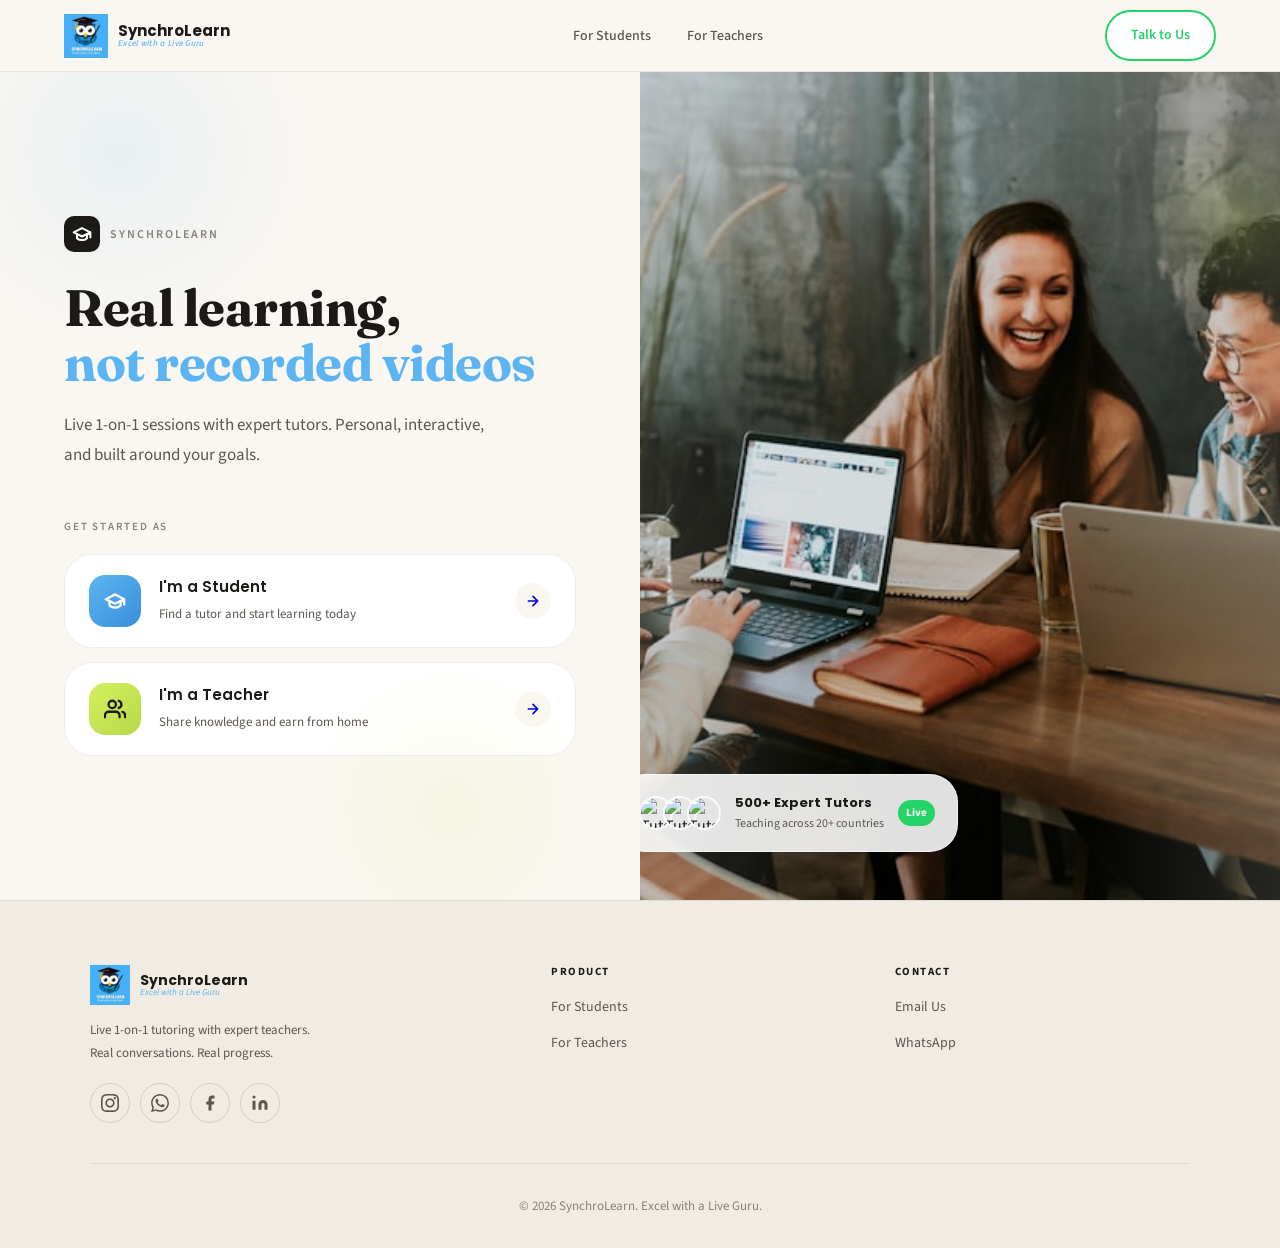
==== commit 4191c36e: "Refactor to separate pages: index (landing), student.html, for-teachers.html — clean URL routing, pr" ====
--- a/index.html
+++ b/index.html
@@ -7,12 +7,12 @@
   <meta name="description" content="Live 1-on-1 online tutoring with expert teachers. SynchroLearn connects students with qualified tutors in real-time for personalized, interactive learning sessions."/>
   <link rel="icon" type="image/png" href="logo.png"/>
   <link rel="preconnect" href="https://fonts.googleapis.com"/>
-  <link href="https://fonts.googleapis.com/css2?family=Poppins:wght@400;500;600;700;800&family=Source+Sans+3:wght@400;500;600;700&display=swap" rel="stylesheet"/>
+  <link href="https://fonts.googleapis.com/css2?family=Fraunces:ital,opsz,wght@0,9..144,700;0,9..144,800;1,9..144,700&family=Poppins:wght@400;500;600;700;800&family=Source+Sans+3:wght@400;500;600;700&display=swap" rel="stylesheet"/>
   <style>
     *, *::before, *::after { box-sizing: border-box; margin: 0; padding: 0; }
     :root {
       --bg: #FAF7F2;
-      --bg-alt: #F5F0E8;
+      --bg-alt: #F0EBE3;
       --surface: #FFFFFF;
       --foreground: #1C1A17;
       --foreground-muted: #5C5650;
@@ -26,30 +26,31 @@
       --golden: #FDB813;
       --teal: #25D366;
       --forest: #2F5B4F;
-      --foreground-inv: #FFFFFF;
       --shadow-sm: 0 2px 8px rgba(28, 26, 23, 0.06);
       --shadow-md: 0 4px 20px rgba(28, 26, 23, 0.10);
-      --shadow-lg: 0 8px 40px rgba(28, 26, 23, 0.14);
+      --shadow-lg: 0 8px 48px rgba(28, 26, 23, 0.14);
       --radius-sm: 8px;
       --radius: 16px;
-      --radius-lg: 24px;
+      --radius-lg: 28px;
       --radius-full: 9999px;
-      --transition: all 0.25s cubic-bezier(0.34, 1.2, 0.64, 1);
-    }
-    html { scroll-behavior: smooth; }
-    body { font-family: 'Source Sans 3', -apple-system, sans-serif; background: var(--bg); color: var(--foreground); line-height: 1.6; -webkit-font-smoothing: antialiased; overflow-x: hidden; }
+      --transition: all 0.28s cubic-bezier(0.34, 1.15, 0.64, 1);
+    }
+    body {
+      font-family: 'Source Sans 3', -apple-system, sans-serif;
+      background: var(--bg);
+      color: var(--foreground);
+      line-height: 1.6;
+      -webkit-font-smoothing: antialiased;
+      overflow-x: hidden;
+    }
     h1,h2,h3,h4 { font-family: 'Poppins', sans-serif; line-height: 1.2; }
-
-    /* ── REVEAL ── */
-    .reveal { opacity: 0; transform: translateY(24px); transition: opacity 0.7s ease-out, transform 0.7s ease-out; }
-    .reveal.visible { opacity: 1; transform: translateY(0); }
 
     /* ── NAV ── */
     nav {
       background: rgba(250, 247, 242, 0.92);
-      backdrop-filter: blur(12px);
+      backdrop-filter: blur(16px);
       border-bottom: 1px solid var(--border);
-      padding: 0 48px;
+      padding: 0 64px;
       height: 72px;
       display: flex;
       align-items: center;
@@ -69,321 +70,325 @@
     .nav-links a.active { color: var(--sky-dark); }
     .nav-right { display: flex; align-items: center; gap: 12px; }
     .btn { display: inline-flex; align-items: center; gap: 8px; padding: 12px 24px; border-radius: var(--radius-full); font-family: 'Source Sans 3', sans-serif; font-size: 14px; font-weight: 600; text-decoration: none; cursor: pointer; border: none; transition: var(--transition); white-space: nowrap; }
-    .btn-lime { background: var(--lime); color: var(--foreground); box-shadow: 0 4px 16px rgba(212, 240, 95, 0.3); }
-    .btn-lime:hover { background: var(--lime-dark); transform: translateY(-2px); box-shadow: 0 6px 24px rgba(212, 240, 95, 0.4); }
+    .btn-lime { background: var(--lime); color: var(--foreground); box-shadow: 0 4px 16px rgba(212, 240, 95, 0.28); }
+    .btn-lime:hover { background: var(--lime-dark); transform: translateY(-2px); box-shadow: 0 8px 28px rgba(212, 240, 95, 0.38); }
     .btn-whatsapp { background: var(--surface); color: var(--teal); border: 2px solid var(--teal); }
     .btn-whatsapp:hover { background: var(--teal); color: white; transform: translateY(-2px); }
-    .btn-whatsapp svg { transition: color 0.2s; }
-    .btn-whatsapp:hover svg { color: white; }
-    .btn-outline { background: transparent; color: var(--foreground); border: 2px solid var(--border-strong); }
-    .btn-outline:hover { border-color: var(--sky); color: var(--sky-dark); transform: translateY(-2px); }
-    .mobile-toggle { display: none; background: none; border: none; cursor: pointer; padding: 8px; }
-    .mobile-toggle svg { width: 22px; height: 22px; color: var(--foreground); }
-
-    /* ── HERO ── */
-    .hero {
+    .btn-email { background: var(--surface); color: var(--sky); border: 2px solid var(--sky); }
+    .btn-email:hover { background: var(--sky); color: white; transform: translateY(-2px); }
+    .btn-outline-dark { background: transparent; color: var(--foreground); border: 2px solid var(--border-strong); }
+    .btn-outline-dark:hover { background: var(--foreground); color: white; transform: translateY(-2px); }
+
+    /* ── HERO LANDING ── */
+    .hero-landing {
+      display: grid;
+      grid-template-columns: 1fr 1fr;
+      min-height: calc(100vh - 72px);
+      overflow: hidden;
+    }
+
+    /* Left panel */
+    .hero-left {
+      display: flex;
+      flex-direction: column;
+      justify-content: center;
+      padding: 80px 64px 80px 64px;
       position: relative;
-      min-height: 640px;
-      display: flex;
-      align-items: center;
+      background: var(--bg);
+    }
+    .hero-left::before {
+      content: '';
+      position: absolute;
+      top: -120px;
+      left: -80px;
+      width: 400px;
+      height: 400px;
+      border-radius: 50%;
+      background: radial-gradient(circle, rgba(92,181,242,0.10) 0%, transparent 70%);
+      pointer-events: none;
+    }
+    .hero-left::after {
+      content: '';
+      position: absolute;
+      bottom: -60px;
+      right: 40px;
+      width: 300px;
+      height: 300px;
+      border-radius: 50%;
+      background: radial-gradient(circle, rgba(212,240,95,0.10) 0%, transparent 70%);
+      pointer-events: none;
+    }
+
+    /* Logo mark above headline */
+    .hero-eyebrow {
+      display: flex;
+      align-items: center;
+      gap: 10px;
+      margin-bottom: 28px;
+      animation: fadeUp 0.6s ease-out both;
+    }
+    .hero-eyebrow-logo {
+      width: 36px;
+      height: 36px;
+      background: var(--foreground);
+      border-radius: 10px;
+      display: flex;
+      align-items: center;
+      justify-content: center;
+    }
+    .hero-eyebrow-logo svg { width: 20px; height: 20px; }
+    .hero-eyebrow-text {
+      font-size: 12px;
+      font-weight: 600;
+      color: var(--muted);
+      text-transform: uppercase;
+      letter-spacing: 2px;
+    }
+
+    .hero-headline {
+      font-family: 'Fraunces', serif;
+      font-size: clamp(36px, 4vw, 58px);
+      font-weight: 700;
+      color: var(--foreground);
+      line-height: 1.08;
+      letter-spacing: -0.5px;
+      margin-bottom: 20px;
+      animation: fadeUp 0.65s 0.1s ease-out both;
+    }
+    .hero-headline em {
+      font-style: normal;
+      color: var(--sky);
+    }
+    .hero-sub {
+      font-size: 17px;
+      color: var(--foreground-muted);
+      line-height: 1.75;
+      max-width: 440px;
+      margin-bottom: 48px;
+      animation: fadeUp 0.65s 0.18s ease-out both;
+    }
+
+    /* Role selector */
+    .role-selector {
+      display: flex;
+      flex-direction: column;
+      gap: 14px;
+      animation: fadeUp 0.65s 0.26s ease-out both;
+    }
+    .role-selector-label {
+      font-size: 11px;
+      font-weight: 600;
+      color: var(--muted);
+      text-transform: uppercase;
+      letter-spacing: 1.8px;
+      margin-bottom: 4px;
+    }
+    .role-card {
+      display: flex;
+      align-items: center;
+      gap: 18px;
+      padding: 20px 24px;
+      background: var(--surface);
+      border: 1.5px solid var(--border);
+      border-radius: var(--radius-lg);
+      text-decoration: none;
+      transition: var(--transition);
+      position: relative;
       overflow: hidden;
-      background: var(--bg);
-    }
-    .hero::before {
+    }
+    .role-card::before {
       content: '';
       position: absolute;
       inset: 0;
-      background: 
-        radial-gradient(ellipse at 80% 20%, rgba(92, 181, 242, 0.06) 0%, transparent 50%),
-        radial-gradient(ellipse at 20% 80%, rgba(212, 240, 95, 0.06) 0%, transparent 50%);
-    }
-    .hero-content {
+      opacity: 0;
+      transition: opacity 0.25s;
+    }
+    .role-card:hover {
+      border-color: var(--border-strong);
+      transform: translateX(6px);
+      box-shadow: var(--shadow-md);
+    }
+    .role-card.student:hover::before { background: linear-gradient(135deg, rgba(92,181,242,0.04), transparent); opacity: 1; }
+    .role-card.teacher:hover::before { background: linear-gradient(135deg, rgba(212,240,95,0.06), transparent); opacity: 1; }
+
+    .role-icon-wrap {
+      width: 52px;
+      height: 52px;
+      border-radius: var(--radius);
+      display: flex;
+      align-items: center;
+      justify-content: center;
+      flex-shrink: 0;
       position: relative;
       z-index: 1;
-      max-width: 1200px;
-      margin: 0 auto;
-      padding: 80px 48px;
-      display: grid;
-      grid-template-columns: 1fr 1fr;
-      gap: 64px;
-      align-items: center;
-      width: 100%;
-    }
-    .hero-text { }
-    .hero-text .eyebrow {
-      display: inline-flex;
-      align-items: center;
-      gap: 8px;
+    }
+    .role-icon-wrap.sky { background: linear-gradient(135deg, var(--sky), var(--sky-dark)); }
+    .role-icon-wrap.lime { background: linear-gradient(135deg, var(--lime), var(--lime-dark)); }
+    .role-icon-wrap svg { width: 22px; height: 22px; }
+    .role-icon-wrap.lime svg { color: var(--foreground); }
+
+    .role-text { position: relative; z-index: 1; flex: 1; }
+    .role-text .role-label {
+      font-family: 'Poppins', sans-serif;
+      font-size: 15px;
+      font-weight: 600;
+      color: var(--foreground);
+      display: block;
+      margin-bottom: 2px;
+    }
+    .role-text .role-sub {
+      font-size: 13px;
+      color: var(--foreground-muted);
+      line-height: 1.4;
+      margin: 0;
+    }
+    .role-arrow {
+      width: 36px;
+      height: 36px;
+      border-radius: 50%;
+      background: var(--bg);
+      display: flex;
+      align-items: center;
+      justify-content: center;
+      flex-shrink: 0;
+      transition: var(--transition);
+      position: relative;
+      z-index: 1;
+    }
+    .role-card:hover .role-arrow {
+      background: var(--sky);
+      color: white;
+      transform: translateX(4px);
+    }
+    .role-card.teacher:hover .role-arrow {
+      background: var(--foreground);
+      color: white;
+    }
+    .role-arrow svg { width: 16px; height: 16px; transition: var(--transition); }
+    .role-card:hover .role-arrow svg { transform: translateX(2px); }
+
+    /* Right panel — photo */
+    .hero-right {
+      position: relative;
+      overflow: hidden;
+      background: var(--bg-alt);
+    }
+    .hero-photo-fill {
+      position: absolute;
+      inset: 0;
+      background-image: url('hero-learner-group.jpg');
+      background-size: cover;
+      background-position: center top;
+    }
+    .hero-photo-fill::after {
+      content: '';
+      position: absolute;
+      inset: 0;
+      background: linear-gradient(
+        to right,
+        rgba(250, 247, 242, 0.15) 0%,
+        transparent 30%,
+        transparent 70%,
+        rgba(240, 235, 227, 0.15) 100%
+      );
+    }
+    /* Floating accent card */
+    .hero-float-card {
+      position: absolute;
+      bottom: 48px;
+      left: -24px;
+      background: rgba(255,255,255,0.88);
+      backdrop-filter: blur(20px);
+      border: 1px solid rgba(255,255,255,0.6);
+      border-radius: var(--radius-lg);
+      padding: 18px 22px;
+      box-shadow: 0 8px 32px rgba(28,26,23,0.12);
+      display: flex;
+      align-items: center;
+      gap: 14px;
+      min-width: 260px;
+      animation: floatIn 0.8s 0.5s cubic-bezier(0.34, 1.2, 0.64, 1) both;
+    }
+    @keyframes floatIn {
+      from { opacity: 0; transform: translateY(20px) scale(0.96); }
+      to { opacity: 1; transform: translateY(0) scale(1); }
+    }
+    .float-avatar-stack { display: flex; }
+    .float-avatar {
+      width: 34px;
+      height: 34px;
+      border-radius: 50%;
+      border: 2px solid rgba(255,255,255,0.8);
+      margin-left: -10px;
+      object-fit: cover;
+    }
+    .float-avatar:first-child { margin-left: 0; }
+    .float-avatar img { width: 100%; height: 100%; border-radius: 50%; object-fit: cover; display: block; }
+    .float-text { flex: 1; }
+    .float-text .float-title { font-family: 'Poppins', sans-serif; font-size: 13px; font-weight: 700; color: var(--foreground); }
+    .float-text .float-sub { font-size: 12px; color: var(--foreground-muted); }
+    .float-badge {
+      background: var(--teal);
+      color: white;
       font-size: 11px;
       font-weight: 700;
-      text-transform: uppercase;
-      letter-spacing: 2px;
-      color: var(--forest);
-      margin-bottom: 20px;
-    }
-    .hero-text .eyebrow::before {
-      content: '';
-      width: 24px;
-      height: 2px;
-      background: var(--lime);
-    }
-    .hero-text h1 { 
-      font-size: clamp(32px, 4.5vw, 52px); 
-      font-weight: 800; 
-      color: var(--foreground); 
-      margin-bottom: 20px; 
-      letter-spacing: -0.5px;
-      line-height: 1.1;
-    }
-    .hero-text h1 em { 
-      font-style: normal; 
-      color: var(--sky); 
-    }
-    .hero-text p { 
-      font-size: 17px; 
-      color: var(--foreground-muted); 
-      max-width: 460px; 
-      margin-bottom: 36px; 
-      line-height: 1.8;
-      font-weight: 400;
-    }
-    .hero-actions { display: flex; gap: 14px; flex-wrap: wrap; }
-    
-    /* Owl mascot */
-    .hero-illustration { 
-      position: relative; 
-      display: flex; 
-      align-items: center; 
-      justify-content: center; 
-      height: 460px; 
-    }
-    .owl-container {
-      position: relative;
-      z-index: 2;
-    }
-    .owl-container svg { 
-      width: 260px; 
-      height: 260px; 
-      filter: drop-shadow(0 16px 40px rgba(28, 26, 23, 0.12)); 
-    }
-    /* Decorative elements */
-    .deco-shape {
-      position: absolute;
+      padding: 4px 8px;
+      border-radius: var(--radius-full);
+    }
+
+    /* Ambient shape decoration on right */
+    .hero-shape {
+      position: absolute;
+      top: 48px;
+      right: -60px;
+      width: 200px;
+      height: 200px;
       border-radius: 50%;
-    }
-    .deco-1 { width: 200px; height: 200px; background: var(--sky); top: 20px; right: 40px; opacity: 0.15; }
-    .deco-2 { width: 120px; height: 120px; background: var(--lime); bottom: 60px; right: 100px; opacity: 0.2; border-radius: 30px; transform: rotate(15deg); }
-    .deco-3 { width: 80px; height: 80px; background: rgba(253, 184, 19, 0.3); top: 100px; left: 40px; opacity: 0.6; }
-    .deco-4 { width: 50px; height: 50px; background: var(--sky); bottom: 120px; left: 80px; opacity: 0.2; border-radius: 12px; transform: rotate(-10deg); }
-    .deco-dot { position: absolute; width: 10px; height: 10px; border-radius: 50%; }
-    .dot-1 { background: var(--sky); top: 60px; right: 160px; opacity: 0.4; }
-    .dot-2 { background: var(--lime); bottom: 100px; right: 120px; opacity: 0.5; }
-    .dot-3 { background: var(--golden); top: 160px; left: 60px; opacity: 0.5; }
-    .dot-4 { background: var(--sky); bottom: 160px; left: 120px; opacity: 0.3; }
-
-    /* ── TRUST BAR ── */
-    .trust-bar { background: var(--surface); padding: 24px 32px; text-align: center; border-top: 1px solid var(--border); border-bottom: 1px solid var(--border); }
-    .trust-bar p { font-size: 11px; color: var(--muted); font-weight: 600; text-transform: uppercase; letter-spacing: 1.5px; margin-bottom: 16px; }
-    .trust-bar-logos { display: flex; align-items: center; justify-content: center; gap: 48px; flex-wrap: wrap; }
-    .trust-bar-logos span { font-family: 'Poppins', sans-serif; font-weight: 700; font-size: 15px; color: var(--muted); opacity: 0.5; letter-spacing: -0.3px; }
-
-    /* ── STATS ── */
-    .stats-section { background: var(--bg); padding: 64px 48px; }
-    .stats-grid { display: grid; grid-template-columns: repeat(4, 1fr); gap: 24px; max-width: 1000px; margin: 0 auto; }
-    .stat-card { background: var(--surface); border-radius: var(--radius); padding: 32px 24px; text-align: center; box-shadow: var(--shadow-sm); border: 1px solid var(--border); transition: var(--transition); }
-    .stat-card:hover { transform: translateY(-4px); box-shadow: var(--shadow-md); }
-    .stat-icon { width: 48px; height: 48px; border-radius: 14px; display: flex; align-items: center; justify-content: center; margin: 0 auto 16px; }
-    .stat-icon svg { width: 22px; height: 22px; color: white; }
-    .stat-icon.lime { background: linear-gradient(135deg, var(--lime), var(--lime-dark)); }
-    .stat-icon.sky { background: linear-gradient(135deg, var(--sky), var(--sky-dark)); }
-    .stat-icon.golden { background: linear-gradient(135deg, var(--golden), #D49A00); }
-    .stat-icon.forest { background: linear-gradient(135deg, var(--forest), #1E3D32); }
-    .stat-number { font-family: 'Poppins', sans-serif; font-size: 40px; font-weight: 800; color: var(--sky); margin-bottom: 6px; line-height: 1; }
-    .stat-number.golden { color: var(--golden); }
-    .stat-number.forest { color: var(--forest); }
-    .stat-label { font-size: 12px; font-weight: 600; color: var(--muted); text-transform: uppercase; letter-spacing: 1px; }
-
-    /* ── HOW IT WORKS ── */
-    .how-it-works { background: var(--bg); padding: 80px 48px; }
-    .section-header { text-align: center; margin-bottom: 56px; }
-    .section-header .eyebrow { display: inline-flex; align-items: center; gap: 8px; font-size: 11px; font-weight: 700; text-transform: uppercase; letter-spacing: 2px; color: var(--forest); margin-bottom: 14px; }
-    .section-header .eyebrow::before, .section-header .eyebrow::after { content: ''; width: 24px; height: 1px; background: var(--lime); }
-    .section-header h2 { font-size: clamp(26px, 4vw, 40px); font-weight: 800; color: var(--foreground); margin-bottom: 14px; letter-spacing: -0.5px; }
-    .section-header p { font-size: 16px; color: var(--foreground-muted); max-width: 480px; margin: 0 auto; line-height: 1.7; }
-    .steps-row { display: grid; grid-template-columns: repeat(4, 1fr); gap: 24px; max-width: 1000px; margin: 0 auto; }
-    .step { text-align: center; position: relative; }
-    .step-circle { 
-      width: 56px; height: 56px; 
-      border-radius: 50%; 
-      background: linear-gradient(135deg, var(--sky), var(--sky-dark)); 
-      color: white; 
-      display: flex; 
-      align-items: center; 
-      justify-content: center; 
-      font-family: 'Poppins', sans-serif; 
-      font-size: 22px; 
-      font-weight: 800; 
-      margin: 0 auto 20px; 
-      box-shadow: 0 6px 20px rgba(92, 181, 242, 0.35);
-      position: relative;
-      z-index: 2;
-    }
-    .step h3 { font-size: 16px; font-weight: 700; color: var(--foreground); margin-bottom: 10px; }
-    .step p { font-size: 13px; color: var(--foreground-muted); line-height: 1.7; max-width: 180px; margin: 0 auto; }
-    .steps-connectors { width: 100%; max-width: 1000px; margin: -34px auto 0; display: block; position: relative; z-index: 1; pointer-events: none; }
-
-    /* ── FEATURES ── */
-    .features-section { background: var(--surface); padding: 80px 48px; border-top: 1px solid var(--border); }
-    .features-grid { display: grid; grid-template-columns: repeat(3, 1fr); gap: 24px; max-width: 1000px; margin: 0 auto; }
-    .feature-card { 
-      background: var(--bg); 
-      border-radius: var(--radius); 
-      padding: 28px; 
-      display: flex; 
-      gap: 18px; 
-      box-shadow: var(--shadow-sm); 
-      border: 1px solid var(--border);
-      transition: var(--transition); 
-    }
-    .feature-card:hover { transform: translateY(-4px); box-shadow: var(--shadow-md); border-color: rgba(212, 240, 95, 0.4); }
-    .feature-icon { 
-      width: 52px; height: 52px; 
-      border-radius: var(--radius-sm); 
-      display: flex; align-items: center; justify-content: center; 
-      flex-shrink: 0; 
-    }
-    .feature-icon svg { width: 24px; height: 24px; color: white; }
-    .feature-icon.lime { background: linear-gradient(135deg, var(--lime), var(--lime-dark)); }
-    .feature-icon.sky { background: linear-gradient(135deg, var(--sky), var(--sky-dark)); }
-    .feature-icon.golden { background: linear-gradient(135deg, var(--golden), #D49A00); }
-    .feature-icon.forest { background: linear-gradient(135deg, var(--forest), #1E3D32); }
-    .feature-card h3 { font-family: 'Source Sans 3', sans-serif; font-size: 15px; font-weight: 700; color: var(--foreground); margin-bottom: 6px; }
-    .feature-card p { font-size: 13px; color: var(--foreground-muted); line-height: 1.7; }
-
-    /* ── TESTIMONIALS ── */
-    .testimonials-section { background: var(--bg-alt); padding: 80px 48px; border-top: 1px solid var(--border); }
-    .testimonials-grid { display: grid; grid-template-columns: repeat(3, 1fr); gap: 24px; max-width: 1000px; margin: 0 auto; }
-    .testimonial-card { 
-      background: var(--surface); 
-      border-radius: var(--radius); 
-      padding: 0; 
-      overflow: hidden; 
-      box-shadow: var(--shadow-sm); 
-      border: 1px solid var(--border);
-      transition: var(--transition); 
-    }
-    .testimonial-card:hover { transform: translateY(-4px); box-shadow: var(--shadow-md); }
-    .testimonial-top { padding: 24px 24px 0; display: flex; align-items: center; gap: 14px; }
-    .testimonial-avatar { 
-      width: 48px; height: 48px; 
-      border-radius: 50%; 
-      display: flex; align-items: center; justify-content: center; 
-      color: white; font-weight: 700; font-size: 14px; 
-      font-family: 'Poppins', sans-serif;
-      flex-shrink: 0; 
-    }
-    .testimonial-avatar.lime { background: linear-gradient(135deg, var(--lime), var(--lime-dark)); }
-    .testimonial-avatar.sky { background: linear-gradient(135deg, var(--sky), var(--sky-dark)); }
-    .testimonial-avatar.golden { background: linear-gradient(135deg, var(--golden), #D49A00); }
-    .testimonial-meta { flex: 1; }
-    .testimonial-name { font-family: 'Source Sans 3', sans-serif; font-size: 14px; font-weight: 700; color: var(--foreground); }
-    .testimonial-role { font-size: 12px; color: var(--muted); margin-top: 3px; }
-    .testimonial-quote-box { padding: 16px 24px; }
-    .testimonial-quote { 
-      font-family: 'Source Sans 3', sans-serif;
-      font-size: 14px; 
-      color: var(--foreground); 
-      line-height: 1.8; 
-      margin-bottom: 16px; 
-      font-style: italic;
-    }
-    .testimonial-stars { color: var(--golden); font-size: 13px; letter-spacing: 3px; margin-bottom: 4px; font-weight: 700; }
-    .testimonial-bottom { padding: 0 24px 24px; }
-
-    /* ── CTA ── */
-    .cta-section { 
-      background: var(--surface); 
-      padding: 80px 48px; 
-      text-align: center; 
-      border-top: 1px solid var(--border);
-    }
-    .cta-section h2 { 
-      font-size: clamp(26px, 4vw, 42px); 
-      color: var(--foreground); 
-      margin-bottom: 14px; 
-      font-weight: 800;
-    }
-    .cta-section p { 
-      color: var(--foreground-muted); 
-      font-size: 16px; 
-      margin-bottom: 36px; 
-      max-width: 460px; 
-      margin-left: auto; 
-      margin-right: auto; 
-      line-height: 1.7;
-    }
-    .cta-actions { display: flex; gap: 14px; justify-content: center; flex-wrap: wrap; }
-    .btn-white { background: white; color: var(--foreground); box-shadow: 0 4px 20px rgba(0,0,0,0.08); }
-    .btn-white:hover { transform: translateY(-3px); box-shadow: 0 8px 30px rgba(0,0,0,0.12); }
-    .btn-outline-dark { background: transparent; color: var(--foreground); border: 2px solid var(--foreground); }
-    .btn-outline-dark:hover { background: var(--foreground); color: white; transform: translateY(-2px); }
+      background: radial-gradient(circle, rgba(212,240,95,0.18) 0%, transparent 70%);
+      pointer-events: none;
+    }
 
     /* ── FOOTER ── */
-    footer { 
-      background: var(--bg); 
-      border-top: 1px solid var(--border); 
-      padding: 52px 48px 28px; 
-    }
-    .footer-grid { display: grid; grid-template-columns: 1.5fr 1fr 1fr; gap: 40px; max-width: 1000px; margin: 0 auto 36px; }
-    .footer-brand .footer-logo { display: flex; align-items: center; gap: 10px; text-decoration: none; margin-bottom: 8px; }
+    footer { background: var(--bg-alt); border-top: 1px solid var(--border); padding: 64px 64px 32px; }
+    .footer-grid { display: grid; grid-template-columns: 1.4fr 1fr 1fr; gap: 48px; max-width: 1100px; margin: 0 auto; }
+    .footer-brand .footer-logo { display: flex; align-items: center; gap: 10px; text-decoration: none; margin-bottom: 14px; }
     .footer-brand .footer-logo img { height: 40px; width: auto; }
     .footer-brand .footer-logo-text { display: flex; flex-direction: column; line-height: 1.15; }
     .footer-brand .footer-logo-text .brand { font-family: 'Poppins', sans-serif; font-weight: 700; font-size: 14px; color: var(--foreground); }
     .footer-brand .footer-logo-text .tagline { font-size: 9px; font-style: italic; color: var(--sky); }
     .footer-brand p { font-size: 13px; color: var(--foreground-muted); margin-top: 14px; line-height: 1.75; max-width: 240px; }
     .footer-social { display: flex; gap: 10px; margin-top: 18px; }
-    .footer-social a { 
-      width: 40px; height: 40px; 
-      border-radius: 50%; 
-      border: 1px solid var(--border-strong); 
-      display: flex; align-items: center; justify-content: center; 
-      color: var(--foreground-muted); 
-      transition: var(--transition); 
-      text-decoration: none;
-    }
+    .footer-social a { width: 40px; height: 40px; border-radius: 50%; border: 1px solid var(--border-strong); display: flex; align-items: center; justify-content: center; color: var(--foreground-muted); transition: var(--transition); text-decoration: none; }
     .footer-social a:hover { background: var(--lime); border-color: var(--lime); color: var(--foreground); transform: translateY(-2px); }
     .footer-col h4 { font-family: 'Source Sans 3', sans-serif; font-size: 11px; font-weight: 700; text-transform: uppercase; letter-spacing: 1.5px; color: var(--foreground); margin-bottom: 16px; }
     .footer-col ul { list-style: none; }
     .footer-col li { margin-bottom: 10px; }
     .footer-col a { color: var(--foreground-muted); text-decoration: none; font-size: 14px; transition: color 0.2s; }
     .footer-col a:hover { color: var(--sky-dark); }
-    .footer-bottom { border-top: 1px solid var(--border); padding-top: 22px; text-align: center; max-width: 1000px; margin: 0 auto; font-size: 12px; color: var(--muted); }
+    .footer-bottom { text-align: center; padding-top: 32px; margin-top: 40px; border-top: 1px solid var(--border); color: var(--muted); font-size: 13px; max-width: 1100px; margin-left: auto; margin-right: auto; }
+
+    /* Animations */
+    @keyframes fadeUp {
+      from { opacity: 0; transform: translateY(20px); }
+      to { opacity: 1; transform: translateY(0); }
+    }
 
     /* ── MOBILE ── */
     @media (max-width: 900px) {
-      .hero-content { grid-template-columns: 1fr; padding: 60px 24px; }
-      .hero-illustration { display: none; }
-      .stats-grid { grid-template-columns: repeat(2, 1fr); }
-      .steps-row { grid-template-columns: repeat(2, 1fr); gap: 32px; }
-      .steps-row::after { display: none; }
-      .features-grid { grid-template-columns: repeat(2, 1fr); }
-      .testimonials-grid { grid-template-columns: 1fr; }
-    }
-    @media (max-width: 768px) {
       nav { padding: 0 24px; }
       .nav-links { display: none; }
-      .nav-links.open { display: flex; flex-direction: column; position: absolute; top: 72px; left: 0; right: 0; background: var(--surface); border-bottom: 1px solid var(--border); padding: 16px; box-shadow: var(--shadow-lg); z-index: 99; }
-      .mobile-toggle { display: block; }
+      .hero-landing { grid-template-columns: 1fr; }
+      .hero-left { padding: 60px 28px 48px; order: 2; }
+      .hero-right { min-height: 340px; order: 1; }
+      .hero-float-card { bottom: 20px; left: 20px; }
+      .hero-headline { font-size: 32px; }
       .footer-grid { grid-template-columns: 1fr 1fr; gap: 28px; }
       .footer-brand { grid-column: 1 / -1; }
+      footer { padding: 48px 28px 24px; }
+    }
+    @media (max-width: 480px) {
       .features-grid { grid-template-columns: 1fr; }
-    }
-    @media (max-width: 480px) {
       .footer-grid { grid-template-columns: 1fr; }
-      .stats-grid { grid-template-columns: repeat(2, 1fr); padding: 48px 24px; gap: 16px; }
-      .steps-row { grid-template-columns: 1fr; }
-      .hero-actions { flex-direction: column; }
-      .btn { width: 100%; justify-content: center; }
     }
   </style>
 </head>
@@ -398,282 +403,90 @@
       <span class="tagline">Excel with a Live Guru</span>
     </div>
   </a>
-  <button class="mobile-toggle" aria-label="Toggle menu">
-    <svg viewBox="0 0 24 24" fill="none" stroke="currentColor" stroke-width="2"><path d="M3 12h18M3 6h18M3 18h18"/></svg>
-  </button>
   <ul class="nav-links">
-    <li><a href="index.html" class="active">For Learners</a></li>
+    <li><a href="student.html">For Students</a></li>
     <li><a href="for-teachers.html">For Teachers</a></li>
-    <li><a href="#how-it-works">How It Works</a></li>
-    <li><a href="#features">Features</a></li>
   </ul>
   <div class="nav-right">
-    <a href="https://wa.me/919791018666?text=Hi%2C%20I%27m%20interested%20in%20SynchroLearn%20tutoring" class="btn btn-whatsapp" target="_blank" rel="noopener" aria-label="WhatsApp Us">
-      <svg width="17" height="17" viewBox="0 0 24 24" fill="currentColor"><path d="M17.472 14.382c-.297-.149-1.758-.867-2.03-.967-.273-.099-.471-.148-.67.15-.197.297-.767.966-.94 1.164-.173.199-.347.223-.644.075-.297-.15-1.255-.463-2.39-1.475-.883-.788-1.48-1.761-1.653-2.059-.173-.297-.018-.458.13-.606.134-.133.298-.347.446-.52.149-.174.198-.298.298-.497.099-.198.05-.371-.025-.52-.075-.149-.669-1.612-.916-2.207-.242-.579-.487-.5-.669-.51-.173-.008-.371-.01-.57-.01-.198 0-.52.074-.792.372-.272.297-1.04 1.016-1.04 2.479 0 1.462 1.065 2.875 1.213 3.074.149.198 2.096 3.2 5.077 4.487.709.306 1.262.489 1.694.625.712.227 1.36.195 1.871.118.571-.085 1.758-.719 2.006-1.413.248-.694.248-1.289.173-1.413-.074-.124-.272-.198-.57-.347m-5.421 7.403h-.004a9.87 9.87 0 01-5.031-1.378l-.361-.214-3.741.982.998-3.648-.235-.374a9.86 9.86 0 01-1.51-5.26c.001-5.45 4.436-9.884 9.888-9.884 2.64 0 5.122 1.03 6.988 2.898a9.825 9.825 0 012.893 6.994c-.003 5.45-4.437 9.884-9.885 9.884m8.413-18.297A11.815 11.815 0 0012.05 0C5.495 0 .16 5.335.157 11.892c0 2.096.547 4.142 1.588 5.945L.057 24l6.305-1.654a11.882 11.882 0 005.683 1.448h.005c6.554 0 11.89-5.335 11.893-11.893a11.821 11.821 0 00-3.48-8.413z"/></svg>
-    </a>
+    <a href="https://wa.me/919791018666?text=Hi%2C%20I%27m%20interested%20in%20SynchroLearn" class="btn btn-whatsapp" target="_blank" rel="noopener">Talk to Us</a>
   </div>
 </nav>
 
 <!-- HERO -->
-<section class="hero">
-  <div class="hero-content">
-    <div class="hero-text reveal">
-      <div class="eyebrow">Live 1-on-1 Tutoring</div>
-      <h1>Learn with a <em>Live Guru</em>,<br/>not a recorded video</h1>
-      <p>SynchroLearn connects you with expert tutors for personal, interactive sessions. Real conversations. Real progress. Book your first session today.</p>
-      <div class="hero-actions">
-        <a href="https://wa.me/919791018666?text=Hi%2C%20I%27m%20interested%20in%20SynchroLearn%20tutoring" class="btn btn-whatsapp" target="_blank" rel="noopener">
-          <svg width="17" height="17" viewBox="0 0 24 24" fill="currentColor"><path d="M17.472 14.382c-.297-.149-1.758-.867-2.03-.967-.273-.099-.471-.148-.67.15-.197.297-.767.966-.94 1.164-.173.199-.347.223-.644.075-.297-.15-1.255-.463-2.39-1.475-.883-.788-1.48-1.761-1.653-2.059-.173-.297-.018-.458.13-.606.134-.133.298-.347.446-.52.149-.174.198-.298.298-.497.099-.198.05-.371-.025-.52-.075-.149-.669-1.612-.916-2.207-.242-.579-.487-.5-.669-.51-.173-.008-.371-.01-.57-.01-.198 0-.52.074-.792.372-.272.297-1.04 1.016-1.04 2.479 0 1.462 1.065 2.875 1.213 3.074.149.198 2.096 3.2 5.077 4.487.709.306 1.262.489 1.694.625.712.227 1.36.195 1.871.118.571-.085 1.758-.719 2.006-1.413.248-.694.248-1.289.173-1.413-.074-.124-.272-.198-.57-.347m-5.421 7.403h-.004a9.87 9.87 0 01-5.031-1.378l-.361-.214-3.741.982.998-3.648-.235-.374a9.86 9.86 0 01-1.51-5.26c.001-5.45 4.436-9.884 9.888-9.884 2.64 0 5.122 1.03 6.988 2.898a9.825 9.825 0 012.893 6.994c-.003 5.45-4.437 9.884-9.885 9.884m8.413-18.297A11.815 11.815 0 0012.05 0C5.495 0 .16 5.335.157 11.892c0 2.096.547 4.142 1.588 5.945L.057 24l6.305-1.654a11.882 11.882 0 005.683 1.448h.005c6.554 0 11.89-5.335 11.893-11.893a11.821 11.821 0 00-3.48-8.413z"/></svg>
-          Talk to Us
-        </a>
-        <a href="mailto:liveguru.in@gmail.com?subject=SynchroLearn%20Inquiry" class="btn btn-outline-dark" target="_blank" rel="noopener">
-          <svg width="17" height="17" viewBox="0 0 24 24" fill="none" stroke="currentColor" stroke-width="2"><path d="M4 4h16c1.1 0 2 .9 2 2v12c0 1.1-.9 2-2 2H4c-1.1 0-2-.9-2-2V6c0-1.1.9-2 2-2z"/><polyline points="22,6 12,13 2,6"/></svg>
-          Email Us
-        </a>
-      </div>
-    </div>
-    <div class="hero-illustration">
-      <!-- Decorative shapes -->
-      <div class="deco-shape deco-1"></div>
-      <div class="deco-shape deco-2"></div>
-      <div class="deco-shape deco-3"></div>
-      <div class="deco-shape deco-4"></div>
-      <!-- Floating dots -->
-      <div class="deco-dot dot-1"></div>
-      <div class="deco-dot dot-2"></div>
-      <div class="deco-dot dot-3"></div>
-      <div class="deco-dot dot-4"></div>
-      <!-- Owl mascot -->
-      <div class="owl-container">
-        <svg viewBox="0 0 400 400" xmlns="http://www.w3.org/2000/svg">
-          <!-- Background blob -->
-          <ellipse cx="200" cy="220" rx="130" ry="120" fill="#D4F05F" opacity="0.25"/>
-          <!-- Owl Body -->
-          <ellipse cx="200" cy="240" rx="110" ry="100" fill="#5CB5F2"/>
-          <!-- Wings -->
-          <path d="M95 220 Q60 260 80 300 Q100 280 110 260 Z" fill="#004B8D"/>
-          <path d="M305 220 Q340 260 320 300 Q300 280 290 260 Z" fill="#004B8D"/>
-          <!-- Feather Lines -->
-          <path d="M150 290 Q160 275 170 290" stroke="#004B8D" stroke-width="4" fill="none" stroke-linecap="round"/>
-          <path d="M185 295 Q195 280 205 295" stroke="#004B8D" stroke-width="4" fill="none" stroke-linecap="round"/>
-          <path d="M220 290 Q230 275 240 290" stroke="#004B8D" stroke-width="4" fill="none" stroke-linecap="round"/>
-          <path d="M255 295 Q265 280 275 295" stroke="#004B8D" stroke-width="4" fill="none" stroke-linecap="round"/>
-          <path d="M165 310 Q175 295 185 310" stroke="#004B8D" stroke-width="4" fill="none" stroke-linecap="round"/>
-          <path d="M200 315 Q210 300 220 315" stroke="#004B8D" stroke-width="4" fill="none" stroke-linecap="round"/>
-          <path d="M235 310 Q245 295 255 310" stroke="#004B8D" stroke-width="4" fill="none" stroke-linecap="round"/>
-          <path d="M175 330 Q185 315 195 330" stroke="#004B8D" stroke-width="4" fill="none" stroke-linecap="round"/>
-          <path d="M210 335 Q220 320 230 335" stroke="#004B8D" stroke-width="4" fill="none" stroke-linecap="round"/>
-          <path d="M245 330 Q255 315 265 330" stroke="#004B8D" stroke-width="4" fill="none" stroke-linecap="round"/>
-          <!-- Eyes -->
-          <circle cx="155" cy="210" r="40" fill="white"/>
-          <circle cx="245" cy="210" r="40" fill="white"/>
-          <circle cx="160" cy="215" r="20" fill="#1A1A2E"/>
-          <circle cx="250" cy="215" r="20" fill="#1A1A2E"/>
-          <circle cx="150" cy="205" r="6" fill="white"/>
-          <circle cx="240" cy="205" r="6" fill="white"/>
-          <!-- Beak -->
-          <polygon points="200,230 185,255 215,255" fill="#FDB813"/>
-          <!-- Smile -->
-          <path d="M190 258 Q200 268 210 258" stroke="#FDB813" stroke-width="4" fill="none" stroke-linecap="round"/>
-          <!-- Mortarboard Cap -->
-          <polygon points="200,110 95,165 200,150 305,165" fill="#1A1A2E"/>
-          <rect x="140" y="162" width="120" height="15" rx="2" fill="#1A1A2E"/>
-          <!-- Tassel -->
-          <line x1="305" y1="165" x2="340" y2="210" stroke="#FDB813" stroke-width="5"/>
-          <circle cx="340" cy="215" r="8" fill="#FDB813"/>
-          <line x1="340" y1="223" x2="335" y2="250" stroke="#FDB813" stroke-width="4"/>
-          <line x1="340" y1="223" x2="345" y2="250" stroke="#FDB813" stroke-width="4"/>
-          <!-- Stars decoration -->
-          <polygon points="60,130 63,139 73,139 65,145 68,154 60,148 52,154 55,145 47,139 57,139" fill="#FDB813" opacity="0.7"/>
-          <polygon points="330,80 333,89 343,89 335,95 338,104 330,98 322,104 325,95 317,89 327,89" fill="#D4F05F" opacity="0.8"/>
-          <polygon points="100,60 103,69 113,69 105,75 108,84 100,78 92,84 95,75 87,69 97,69" fill="#F5D5C8" opacity="0.8"/>
+<section class="hero-landing">
+  <!-- Left: Content -->
+  <div class="hero-left">
+    <div class="hero-eyebrow">
+      <div class="hero-eyebrow-logo">
+        <svg viewBox="0 0 24 24" fill="none" stroke="white" stroke-width="2.5" stroke-linecap="round" stroke-linejoin="round">
+          <path d="M22 10v6M2 10l10-5 10 5-10 5z"/>
+          <path d="M6 12v5c3 3 9 3 12 0v-5"/>
         </svg>
       </div>
+      <span class="hero-eyebrow-text">SynchroLearn</span>
+    </div>
+
+    <h1 class="hero-headline">Real learning,<br/><em>not recorded videos</em></h1>
+    <p class="hero-sub">Live 1-on-1 sessions with expert tutors. Personal, interactive, and built around your goals.</p>
+
+    <div class="role-selector">
+      <p class="role-selector-label">Get started as</p>
+
+      <a href="student.html" class="role-card student">
+        <div class="role-icon-wrap sky">
+          <svg viewBox="0 0 24 24" fill="none" stroke="white" stroke-width="2.5" stroke-linecap="round" stroke-linejoin="round">
+            <path d="M22 10v6M2 10l10-5 10 5-10 5z"/>
+            <path d="M6 12v5c3 3 9 3 12 0v-5"/>
+          </svg>
+        </div>
+        <div class="role-text">
+          <span class="role-label">I'm a Student</span>
+          <span class="role-sub">Find a tutor and start learning today</span>
+        </div>
+        <div class="role-arrow">
+          <svg viewBox="0 0 24 24" fill="none" stroke="currentColor" stroke-width="2.5" stroke-linecap="round" stroke-linejoin="round">
+            <path d="M5 12h14M12 5l7 7-7 7"/>
+          </svg>
+        </div>
+      </a>
+
+      <a href="for-teachers.html" class="role-card teacher">
+        <div class="role-icon-wrap lime">
+          <svg viewBox="0 0 24 24" fill="none" stroke="#1C1A17" stroke-width="2.5" stroke-linecap="round" stroke-linejoin="round">
+            <path d="M17 21v-2a4 4 0 0 0-4-4H5a4 4 0 0 0-4 4v2"/>
+            <circle cx="9" cy="7" r="4"/>
+            <path d="M23 21v-2a4 4 0 0 0-3-3.87M16 3.13a4 4 0 0 1 0 7.75"/>
+          </svg>
+        </div>
+        <div class="role-text">
+          <span class="role-label">I'm a Teacher</span>
+          <span class="role-sub">Share knowledge and earn from home</span>
+        </div>
+        <div class="role-arrow">
+          <svg viewBox="0 0 24 24" fill="none" stroke="currentColor" stroke-width="2.5" stroke-linecap="round" stroke-linejoin="round">
+            <path d="M5 12h14M12 5l7 7-7 7"/>
+          </svg>
+        </div>
+      </a>
     </div>
   </div>
-</section>
-
-<!-- STATS -->
-<section class="stats-section">
-  <div class="stats-grid">
-    <div class="stat-card reveal">
-      <div class="stat-icon lime">
-        <svg viewBox="0 0 24 24" fill="none" stroke="currentColor" stroke-width="2"><path d="M17 21v-2a4 4 0 0 0-4-4H5a4 4 0 0 0-4 4v2"></path><circle cx="9" cy="7" r="4"></circle><path d="M23 21v-2a4 4 0 0 0-3-3.87M16 3.13a4 4 0 0 1 0 7.75"></path></svg>
+
+  <!-- Right: Photo -->
+  <div class="hero-right">
+    <div class="hero-photo-fill"></div>
+    <div class="hero-shape"></div>
+    <!-- Floating social proof card -->
+    <div class="hero-float-card">
+      <div class="float-avatar-stack">
+        <div class="float-avatar"><img src="https://randomuser.me/api/portraits/women/44.jpg" alt="Tutor Priya" loading="lazy"/></div>
+        <div class="float-avatar"><img src="https://randomuser.me/api/portraits/men/32.jpg" alt="Tutor Arjun" loading="lazy"/></div>
+        <div class="float-avatar"><img src="https://randomuser.me/api/portraits/women/68.jpg" alt="Tutor Sneha" loading="lazy"/></div>
       </div>
-      <div class="stat-number">500+</div>
-      <div class="stat-label">Expert Tutors</div>
-    </div>
-    <div class="stat-card reveal">
-      <div class="stat-icon sky">
-        <svg viewBox="0 0 24 24" fill="none" stroke="currentColor" stroke-width="2"><rect x="3" y="4" width="18" height="18" rx="2"/><path d="M16 2v4M8 2v4M3 10h18"/></svg>
+      <div class="float-text">
+        <div class="float-title">500+ Expert Tutors</div>
+        <div class="float-sub">Teaching across 20+ countries</div>
       </div>
-      <div class="stat-number">1000+</div>
-      <div class="stat-label">Sessions Completed</div>
-    </div>
-    <div class="stat-card reveal">
-      <div class="stat-icon golden">
-        <svg viewBox="0 0 24 24" fill="none" stroke="currentColor" stroke-width="2"><polygon points="12 2 15.09 8.26 22 9.27 17 14.14 18.18 21.02 12 17.77 5.82 21.02 7 14.14 2 9.27 8.91 8.26 12 2"/></svg>
-      </div>
-      <div class="stat-number golden">4.9/5</div>
-      <div class="stat-label">Average Rating</div>
-    </div>
-    <div class="stat-card reveal">
-      <div class="stat-icon forest">
-        <svg viewBox="0 0 24 24" fill="none" stroke="currentColor" stroke-width="2"><circle cx="12" cy="12" r="10"/><path d="M12 2a15.3 15.3 0 0 1 4 10 15.3 15.3 0 0 1-4 10 15.3 15.3 0 0 1-4-10 15.3 15.3 0 0 1 4-10z"/><path d="M2 12h20"/></svg>
-      </div>
-      <div class="stat-number forest">20+</div>
-      <div class="stat-label">Countries</div>
-    </div>
-  </div>
-</section>
-
-<!-- HOW IT WORKS -->
-<section class="how-it-works" id="how-it-works">
-  <div class="section-header reveal">
-    <div class="eyebrow">How It Works</div>
-    <h2>From Sign-Up to Session in Minutes</h2>
-    <p>A seamless experience designed for busy families — no complicated onboarding, no long contracts.</p>
-  </div>
-  <div class="steps-row">
-    <div class="step reveal">
-      <div class="step-circle">1</div>
-      <h3>Tell us your goals</h3>
-      <p>Share what you want to learn — a subject, exam, or skill. We'll match you with the perfect tutor.</p>
-    </div>
-    <div class="step reveal">
-      <div class="step-circle">2</div>
-      <h3>Book a session</h3>
-      <p>Choose a time that fits your schedule. Sessions are 45 minutes, available 7 days a week.</p>
-    </div>
-    <div class="step reveal">
-      <div class="step-circle">3</div>
-      <h3>Live video session</h3>
-      <p>Connect face-to-face with your tutor via HD video. Share screens, draw on a whiteboard, ask anything.</p>
-    </div>
-    <div class="step reveal">
-      <div class="step-circle">4</div>
-      <h3>Track your progress</h3>
-      <p>Get notes, practice materials, and a dashboard that shows exactly how you're improving.</p>
-    </div>
-  </div>
-  <!-- Clean SVG connector lines -->
-  <svg class="steps-connectors" viewBox="0 0 1000 60" preserveAspectRatio="none">
-    <line x1="232" y1="28" x2="256" y2="28" stroke="url(#connectorGrad)" stroke-width="3" stroke-linecap="round"/>
-    <line x1="504" y1="28" x2="528" y2="28" stroke="url(#connectorGrad)" stroke-width="3" stroke-linecap="round"/>
-    <line x1="776" y1="28" x2="800" y2="28" stroke="url(#connectorGrad)" stroke-width="3" stroke-linecap="round"/>
-    <defs>
-      <linearGradient id="connectorGrad" x1="0%" y1="0%" x2="100%" y2="0%">
-        <stop offset="0%" stop-color="#D4F05F"/>
-        <stop offset="100%" stop-color="#5CB5F2"/>
-      </linearGradient>
-    </defs>
-  </svg>
-</section>
-
-<!-- FEATURES -->
-<section class="features-section" id="features">
-  <div class="section-header reveal">
-    <div class="eyebrow">Everything You Need</div>
-    <h2>A Complete Learning Environment</h2>
-    <p>Built for focus and progress — not distractions or busywork.</p>
-  </div>
-  <div class="features-grid">
-    <div class="feature-card reveal">
-      <div class="feature-icon lime">
-        <svg viewBox="0 0 24 24" fill="none" stroke="currentColor" stroke-width="2"><path d="M17 21v-2a4 4 0 0 0-4-4H5a4 4 0 0 0-4 4v2"/><circle cx="9" cy="7" r="4"/><path d="M23 21v-2a4 4 0 0 0-3-3.87M16 3.13a4 4 0 0 1 0 7.75"/></svg>
-      </div>
-      <div>
-        <h3>Tutors Who Fit Your Needs</h3>
-        <p>Our biggest strength — we match you with tutors whose skills and teaching style align perfectly with your goals.</p>
-      </div>
-    </div>
-    <div class="feature-card reveal">
-      <div class="feature-icon sky">
-        <svg viewBox="0 0 24 24" fill="none" stroke="currentColor" stroke-width="2"><path d="M2 3h6a4 4 0 0 1 4 4v14a3 3 0 0 0-3-3H2z"/><path d="M22 3h-6a4 4 0 0 0-4 4v14a3 3 0 0 1 3-3h7z"/></svg>
-      </div>
-      <div>
-        <h3>Customised Courses</h3>
-        <p>No cookie-cutter lessons. Your tutor builds a curriculum around your exact goals — exam prep, coursework, or skill-building.</p>
-      </div>
-    </div>
-    <div class="feature-card reveal">
-      <div class="feature-icon golden">
-        <svg viewBox="0 0 24 24" fill="none" stroke="currentColor" stroke-width="2"><circle cx="12" cy="12" r="10"/><polyline points="12 6 12 12 16 14"/></svg>
-      </div>
-      <div>
-        <h3>Flexible Classes</h3>
-        <p>Early mornings, late evenings, weekends — book sessions that fit your schedule, not the other way around.</p>
-      </div>
-    </div>
-  </div>
-</section>
-
-<!-- TESTIMONIALS -->
-<section class="testimonials-section" id="testimonials">
-  <div class="section-header reveal">
-    <div class="eyebrow">Success Stories</div>
-    <h2>What Families Are Saying</h2>
-    <p>Real results from real students — not stock photos or fabricated reviews.</p>
-  </div>
-  <div class="testimonials-grid">
-    <div class="testimonial-card reveal">
-      <div class="testimonial-top">
-        <div class="testimonial-avatar lime">PS</div>
-        <div class="testimonial-meta">
-          <div class="testimonial-name">Priya Sharma</div>
-          <div class="testimonial-role">Parent · Mumbai</div>
-        </div>
-      </div>
-      <div class="testimonial-quote-box">
-        <div class="testimonial-stars">★★★★★</div>
-        <p class="testimonial-quote">My daughter's math grades went from C to A- in just 6 weeks. The tutor made complex concepts so simple. Worth every rupee!</p>
-      </div>
-      <div class="testimonial-bottom"></div>
-    </div>
-    <div class="testimonial-card reveal">
-      <div class="testimonial-top">
-        <div class="testimonial-avatar sky">RK</div>
-        <div class="testimonial-meta">
-          <div class="testimonial-name">Rahul Kumar</div>
-          <div class="testimonial-role">Student · Class 12 · Delhi</div>
-        </div>
-      </div>
-      <div class="testimonial-quote-box">
-        <div class="testimonial-stars">★★★★★</div>
-        <p class="testimonial-quote">I was struggling with Physics until I found SynchroLearn. Now I'm ranked 3rd in my class. The teachers actually care.</p>
-      </div>
-      <div class="testimonial-bottom"></div>
-    </div>
-    <div class="testimonial-card reveal">
-      <div class="testimonial-top">
-        <div class="testimonial-avatar golden">AM</div>
-        <div class="testimonial-meta">
-          <div class="testimonial-name">Anita Menon</div>
-          <div class="testimonial-role">Parent · Bangalore</div>
-        </div>
-      </div>
-      <div class="testimonial-quote-box">
-        <div class="testimonial-stars">★★★★★</div>
-        <p class="testimonial-quote">As a working parent, finding quality tuitions was tough. SynchroLearn solved everything — flexible timing, verified teachers, real results.</p>
-      </div>
-      <div class="testimonial-bottom"></div>
-    </div>
-  </div>
-</section>
-
-<!-- CTA -->
-<section class="cta-section">
-  <div class="reveal">
-    <h2>Ready to Excel?</h2>
-    <p>Book your first free session today. No commitment, no credit card needed.</p>
-    <div class="cta-actions">
-      <a href="https://wa.me/919791018666?text=Hi%2C%20I%27d%20like%20to%20book%20a%20free%20session" class="btn btn-whatsapp" target="_blank" rel="noopener">
-        <svg width="17" height="17" viewBox="0 0 24 24" fill="currentColor"><path d="M17.472 14.382c-.297-.149-1.758-.867-2.03-.967-.273-.099-.471-.148-.67.15-.197.297-.767.966-.94 1.164-.173.199-.347.223-.644.075-.297-.15-1.255-.463-2.39-1.475-.883-.788-1.48-1.761-1.653-2.059-.173-.297-.018-.458.13-.606.134-.133.298-.347.446-.52.149-.174.198-.298.298-.497.099-.198.05-.371-.025-.52-.075-.149-.669-1.612-.916-2.207-.242-.579-.487-.5-.669-.51-.173-.008-.371-.01-.57-.01-.198 0-.52.074-.792.372-.272.297-1.04 1.016-1.04 2.479 0 1.462 1.065 2.875 1.213 3.074.149.198 2.096 3.2 5.077 4.487.709.306 1.262.489 1.694.625.712.227 1.36.195 1.871.118.571-.085 1.758-.719 2.006-1.413.248-.694.248-1.289.173-1.413-.074-.124-.272-.198-.57-.347m-5.421 7.403h-.004a9.87 9.87 0 01-5.031-1.378l-.361-.214-3.741.982.998-3.648-.235-.374a9.86 9.86 0 01-1.51-5.26c.001-5.45 4.436-9.884 9.888-9.884 2.64 0 5.122 1.03 6.988 2.898a9.825 9.825 0 012.893 6.994c-.003 5.45-4.437 9.884-9.885 9.884m8.413-18.297A11.815 11.815 0 0012.05 0C5.495 0 .16 5.335.157 11.892c0 2.096.547 4.142 1.588 5.945L.057 24l6.305-1.654a11.882 11.882 0 005.683 1.448h.005c6.554 0 11.89-5.335 11.893-11.893a11.821 11.821 0 00-3.48-8.413z"/></svg>
-        Talk to Us
-      </a>
-      <a href="mailto:liveguru.in@gmail.com?subject=SynchroLearn%20Inquiry" class="btn btn-white" target="_blank" rel="noopener">
-        Email Us
-      </a>
+      <div class="float-badge">Live</div>
     </div>
   </div>
 </section>
@@ -708,36 +521,20 @@
     <div class="footer-col">
       <h4>Product</h4>
       <ul>
-        <li><a href="#features">Features</a></li>
-        <li><a href="#how-it-works">How It Works</a></li>
-        <li><a href="#testimonials">Success Stories</a></li>
+        <li><a href="student.html">For Students</a></li>
+        <li><a href="for-teachers.html">For Teachers</a></li>
       </ul>
     </div>
     <div class="footer-col">
-      <h4>For Teachers</h4>
+      <h4>Contact</h4>
       <ul>
-        <li><a href="for-teachers.html">Apply as a Tutor</a></li>
-        <li><a href="mailto:liveguru.in@gmail.com">Contact Us</a></li>
+        <li><a href="mailto:liveguru.in@gmail.com">Email Us</a></li>
+        <li><a href="https://wa.me/919791018666" target="_blank" rel="noopener">WhatsApp</a></li>
       </ul>
     </div>
   </div>
-  <div class="footer-bottom">
-    © 2026 SynchroLearn. Excel with a Live Guru.
-  </div>
+  <div class="footer-bottom">© 2026 SynchroLearn. Excel with a Live Guru.</div>
 </footer>
 
-<script>
-  // Scroll reveal
-  const observerOptions = { threshold: 0.1 };
-  const observer = new IntersectionObserver((entries) => {
-    entries.forEach(entry => {
-      if (entry.isIntersecting) {
-        entry.target.classList.add('visible');
-      }
-    });
-  }, observerOptions);
-  
-  document.querySelectorAll('.reveal').forEach(el => observer.observe(el));
-</script>
 </body>
 </html>
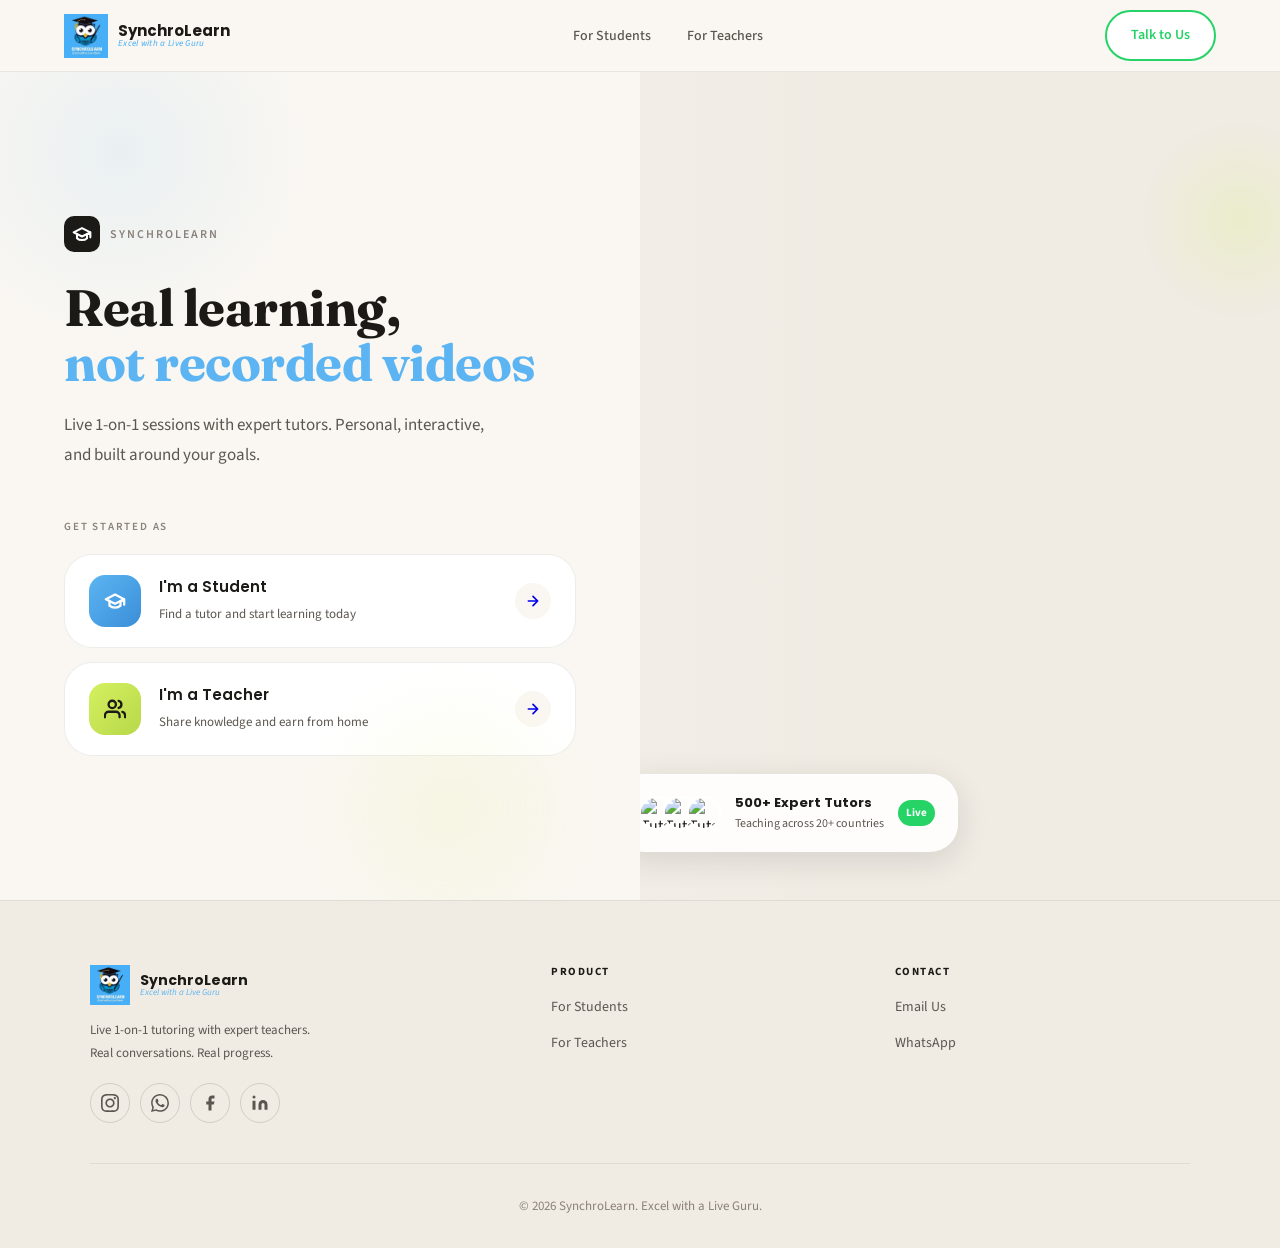
==== commit 5d7eb145: "Add online learning images: index hero group, student session formats (1-on-1 + group), teacher sess" ====
--- a/index.html
+++ b/index.html
@@ -276,9 +276,9 @@
     .hero-photo-fill {
       position: absolute;
       inset: 0;
-      background-image: url('hero-learner-group.jpg');
+      background-image: url('https://images.unsplash.com/photo-1516321318423-f06f85e504b3?w=1200&h=900&fit=crop');
       background-size: cover;
-      background-position: center top;
+      background-position: center;
     }
     .hero-photo-fill::after {
       content: '';
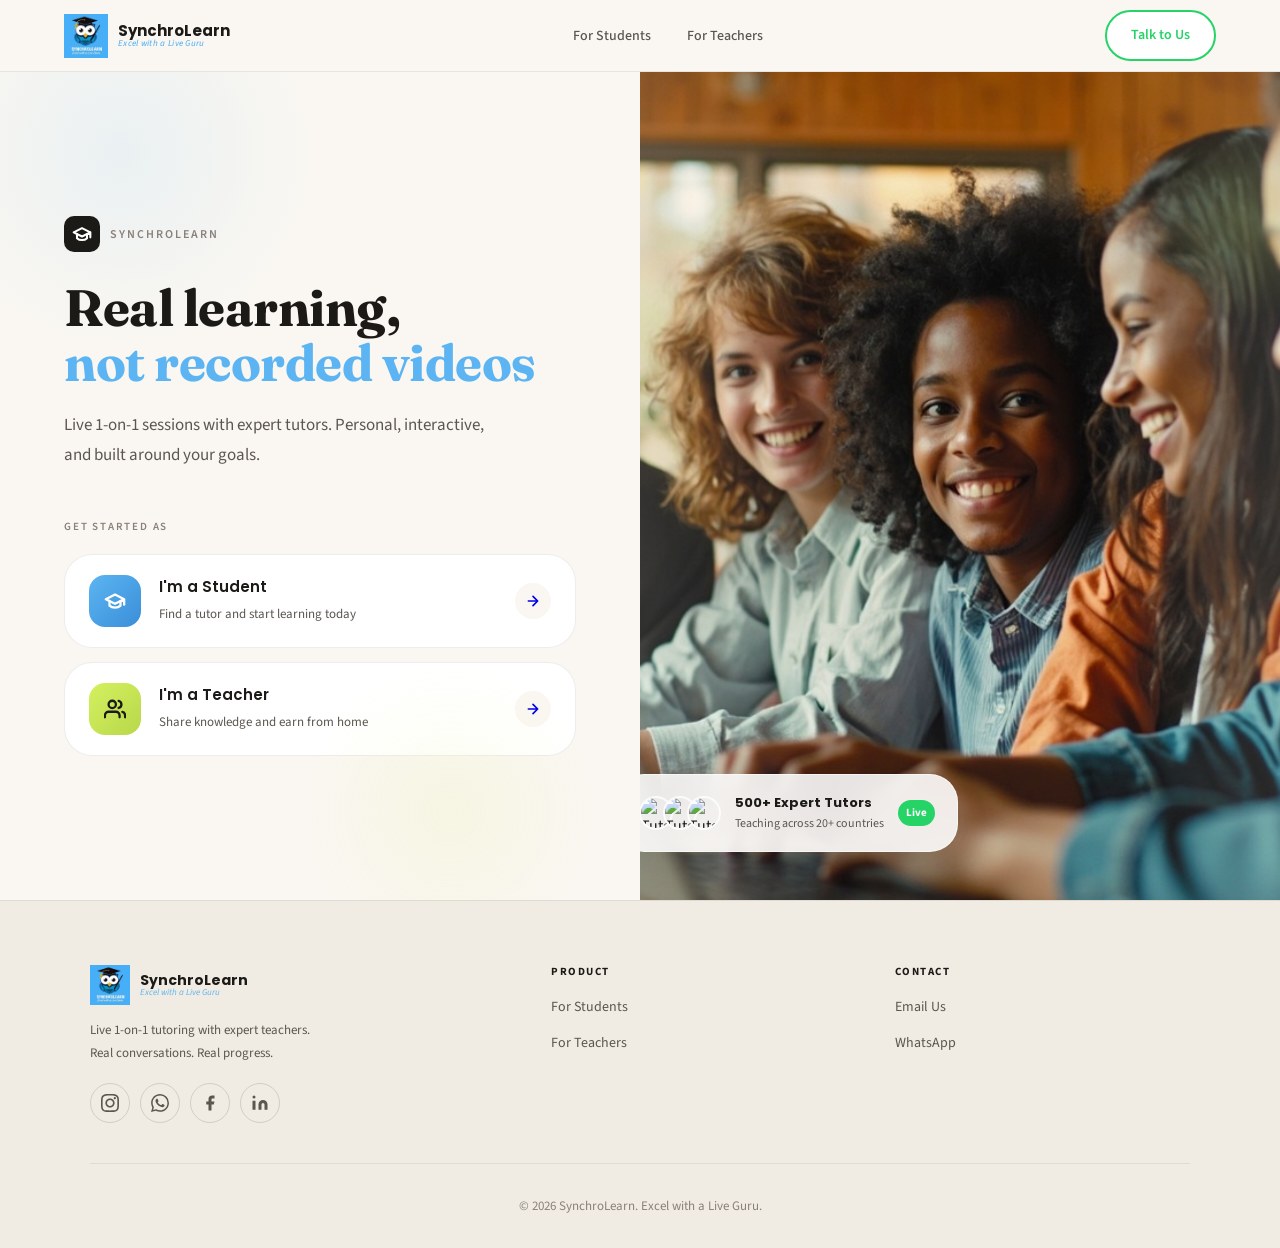
==== commit 77103ce0: "Deploy AI-generated images: index hero, student formats (1-on-1 + group), teacher modes (child, adul" ====
--- a/index.html
+++ b/index.html
@@ -276,7 +276,7 @@
     .hero-photo-fill {
       position: absolute;
       inset: 0;
-      background-image: url('https://images.unsplash.com/photo-1516321318423-f06f85e504b3?w=1200&h=900&fit=crop');
+      background-image: url('images/index-group.jpg');
       background-size: cover;
       background-position: center;
     }
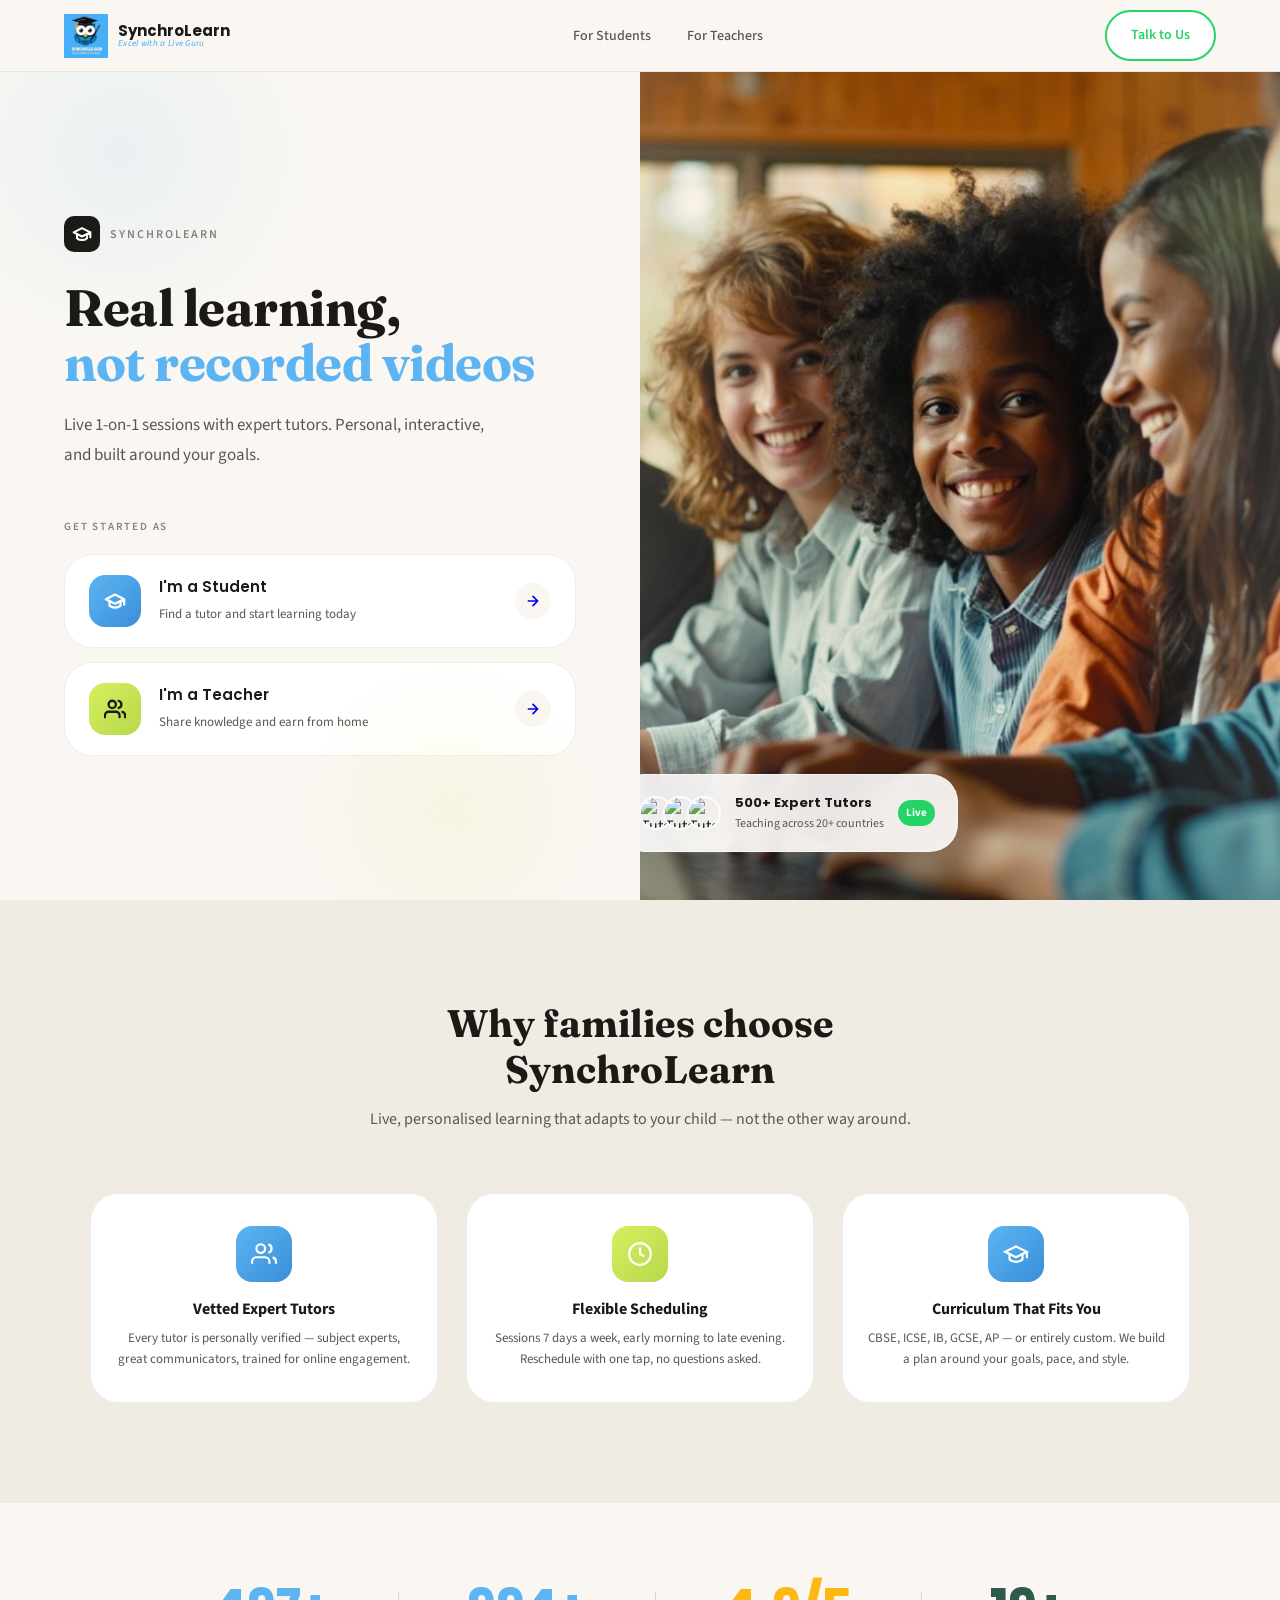
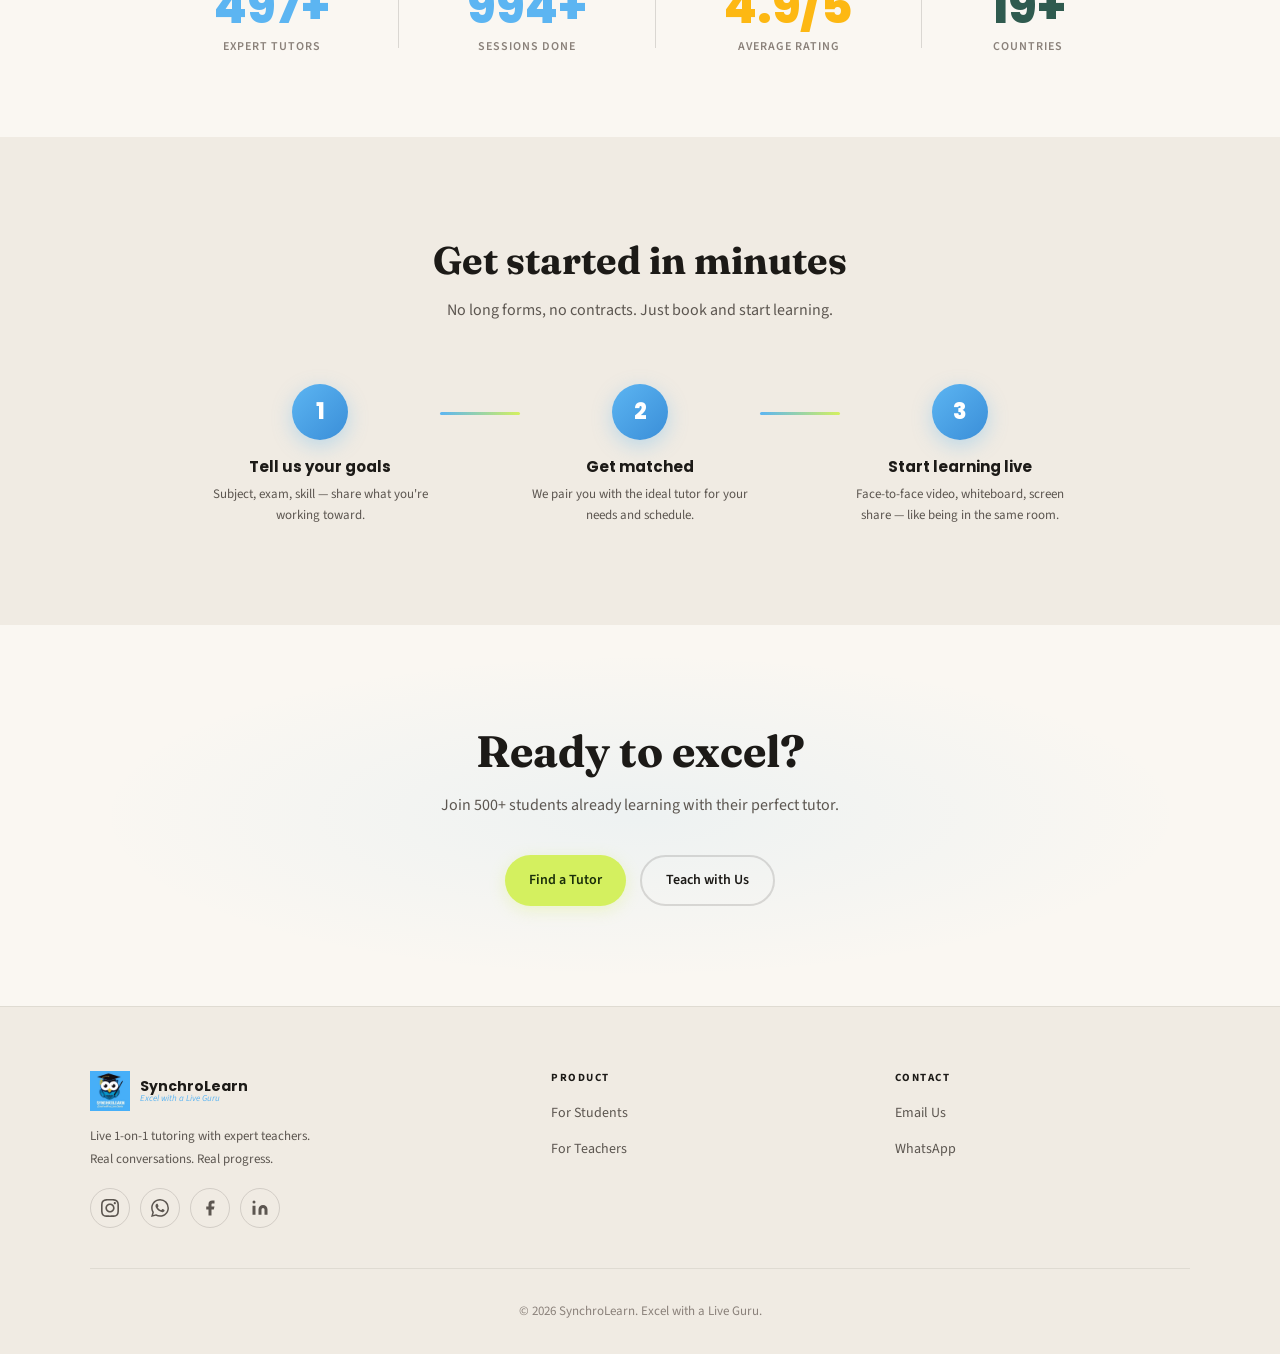
==== commit 350041ee: "Quality overhaul: WCAG contrast, mobile nav, animations, counters, accessibility - Fix lime button t" ====
--- a/index.html
+++ b/index.html
@@ -64,13 +64,29 @@
     .nav-logo-text { display: flex; flex-direction: column; line-height: 1.15; }
     .nav-logo-text .brand { font-family: 'Poppins', sans-serif; font-weight: 700; font-size: 15px; color: var(--foreground); }
     .nav-logo-text .tagline { font-size: 9px; font-style: italic; color: var(--sky); font-weight: 500; letter-spacing: 0.3px; }
+html { scroll-behavior: smooth; }
+    /* ── REVEAL ── */
+    .reveal { opacity: 0; transform: translateY(24px); transition: opacity 0.7s ease-out, transform 0.7s ease-out; }
+    .reveal.visible { opacity: 1; transform: translateY(0); }
+
+    /* ── FOCUS-VISIBLE ── */
+    :focus-visible { outline: 3px solid var(--sky); outline-offset: 3px; border-radius: 4px; }
+
+    /* ── MOBILE NAV ── */
+    .mobile-toggle { display: none; background: none; border: none; cursor: pointer; padding: 8px; }
+    .mobile-toggle svg { width: 26px; height: 26px; color: var(--foreground-muted); }
     .nav-links { display: flex; align-items: center; gap: 4px; list-style: none; }
     .nav-links a { color: var(--foreground-muted); text-decoration: none; font-size: 14px; font-weight: 500; padding: 8px 16px; border-radius: var(--radius-sm); transition: var(--transition); }
     .nav-links a:hover { color: var(--foreground); background: rgba(212, 240, 95, 0.12); }
     .nav-links a.active { color: var(--sky-dark); }
+    @media (max-width: 768px) {
+      .nav-links { display: none; }
+      .nav-links.open { display: flex; flex-direction: column; position: absolute; top: 72px; left: 0; right: 0; background: rgba(250, 247, 242, 0.97); backdrop-filter: blur(16px); border-bottom: 1px solid var(--border); padding: 16px; box-shadow: var(--shadow-lg); z-index: 99; }
+      .mobile-toggle { display: block; }
+    }
     .nav-right { display: flex; align-items: center; gap: 12px; }
     .btn { display: inline-flex; align-items: center; gap: 8px; padding: 12px 24px; border-radius: var(--radius-full); font-family: 'Source Sans 3', sans-serif; font-size: 14px; font-weight: 600; text-decoration: none; cursor: pointer; border: none; transition: var(--transition); white-space: nowrap; }
-    .btn-lime { background: var(--lime); color: var(--foreground); box-shadow: 0 4px 16px rgba(212, 240, 95, 0.28); }
+    .btn-lime { background: var(--lime); color: #1A2E0A; box-shadow: 0 4px 16px rgba(212, 240, 95, 0.28); }
     .btn-lime:hover { background: var(--lime-dark); transform: translateY(-2px); box-shadow: 0 8px 28px rgba(212, 240, 95, 0.38); }
     .btn-whatsapp { background: var(--surface); color: var(--teal); border: 2px solid var(--teal); }
     .btn-whatsapp:hover { background: var(--teal); color: white; transform: translateY(-2px); }
@@ -373,15 +389,73 @@
       to { opacity: 1; transform: translateY(0); }
     }
 
-    /* ── MOBILE ── */
+/* ── WHY SECTION ── */
+    .why-section { padding: 100px 64px; background: var(--bg-alt); }
+    .why-inner { max-width: 1100px; margin: 0 auto; }
+    .section-center { text-align: center; max-width: 600px; margin: 0 auto 60px; }
+    .section-center h2 { font-family: 'Fraunces', serif; font-size: clamp(26px, 3vw, 40px); font-weight: 700; color: var(--foreground); margin-bottom: 14px; }
+    .section-center p { font-size: 16px; color: var(--foreground-muted); line-height: 1.7; }
+    .why-grid { display: grid; grid-template-columns: repeat(3, 1fr); gap: 28px; }
+    .why-card { background: var(--surface); border: 1px solid var(--border); border-radius: var(--radius-lg); padding: 32px 24px; text-align: center; transition: var(--transition); }
+    .why-card:hover { transform: translateY(-4px); box-shadow: var(--shadow-lg); border-color: var(--border-strong); }
+    .why-icon { width: 56px; height: 56px; border-radius: 16px; display: flex; align-items: center; justify-content: center; margin: 0 auto 18px; }
+    .why-icon svg { width: 26px; height: 26px; color: white; }
+    .why-icon.lime { background: linear-gradient(135deg, var(--lime), var(--lime-dark)); }
+    .why-icon.sky { background: linear-gradient(135deg, var(--sky), var(--sky-dark)); }
+    .why-card h3 { font-family: 'Source Sans 3', sans-serif; font-size: 16px; font-weight: 700; color: var(--foreground); margin-bottom: 8px; }
+    .why-card p { font-size: 13px; color: var(--foreground-muted); line-height: 1.65; }
+
+    /* ── STATS STRIP ── */
+    .stats-section-strip { padding: 80px 64px; background: var(--bg); }
+    .stats-strip-inner { max-width: 900px; margin: 0 auto; display: flex; align-items: center; justify-content: space-around; gap: 20px; }
+    .stat-strip { text-align: center; }
+    .stat-strip-num { font-family: 'Poppins', sans-serif; font-size: 48px; font-weight: 800; line-height: 1; margin-bottom: 6px; }
+    .stat-strip-num.sky { color: var(--sky); }
+    .stat-strip-num.golden { color: var(--golden); }
+    .stat-strip-num.forest { color: var(--forest); }
+    .stat-strip-label { font-size: 12px; font-weight: 600; color: var(--muted); text-transform: uppercase; letter-spacing: 1px; }
+    .stat-strip-divider { width: 1px; height: 56px; background: var(--border-strong); }
+
+    /* ── HOW SECTION STRIP ── */
+    .how-section-strip { padding: 100px 64px; background: var(--bg-alt); }
+    .how-inner { max-width: 900px; margin: 0 auto; }
+    .steps-strip { display: flex; align-items: flex-start; justify-content: center; gap: 0; margin-top: 60px; }
+    .step-strip { text-align: center; flex: 1; max-width: 240px; }
+    .step-strip-num { width: 56px; height: 56px; border-radius: 50%; background: linear-gradient(135deg, var(--sky), var(--sky-dark)); color: white; font-family: 'Poppins', sans-serif; font-size: 22px; font-weight: 800; display: flex; align-items: center; justify-content: center; margin: 0 auto 18px; box-shadow: 0 6px 20px rgba(92,181,242,0.35); }
+    .step-strip h3 { font-family: 'Poppins', sans-serif; font-size: 15px; font-weight: 700; color: var(--foreground); margin-bottom: 8px; }
+    .step-strip p { font-size: 13px; color: var(--foreground-muted); line-height: 1.6; }
+    .step-strip-connector { flex-shrink: 0; width: 80px; height: 3px; background: linear-gradient(90deg, var(--sky), var(--lime)); border-radius: 2px; margin-top: 28px; }
+
+    /* ── CTA STRIP ── */
+    .cta-strip { padding: 100px 64px; background: radial-gradient(ellipse at center, rgba(92,181,242,0.08) 0%, transparent 60%); text-align: center; }
+    .cta-strip-inner { max-width: 600px; margin: 0 auto; }
+    .cta-strip h2 { font-family: 'Fraunces', serif; font-size: clamp(28px, 3.5vw, 44px); font-weight: 700; color: var(--foreground); margin-bottom: 14px; }
+    .cta-strip p { font-size: 16px; color: var(--foreground-muted); margin-bottom: 36px; line-height: 1.7; }
+    .cta-strip-actions { display: flex; gap: 14px; justify-content: center; flex-wrap: wrap; }
+    .btn-outline-dark { background: transparent; color: var(--foreground); border: 2px solid var(--border-strong); }
+    .btn-outline-dark:hover { background: var(--foreground); color: white; transform: translateY(-2px); }
+
+    @media (max-width: 768px) {
+      .nav-links { display: none; }
+      .nav-links.open { display: flex; flex-direction: column; position: absolute; top: 72px; left: 0; right: 0; background: rgba(250, 247, 242, 0.97); backdrop-filter: blur(16px); border-bottom: 1px solid var(--border); padding: 16px; box-shadow: var(--shadow-lg); z-index: 99; }
+      .mobile-toggle { display: block; }
+    }
     @media (max-width: 900px) {
       nav { padding: 0 24px; }
-      .nav-links { display: none; }
       .hero-landing { grid-template-columns: 1fr; }
       .hero-left { padding: 60px 28px 48px; order: 2; }
       .hero-right { min-height: 340px; order: 1; }
       .hero-float-card { bottom: 20px; left: 20px; }
       .hero-headline { font-size: 32px; }
+      .why-section { padding: 60px 28px; }
+      .why-grid { grid-template-columns: 1fr; }
+      .stats-section-strip { padding: 60px 28px; }
+      .stats-strip-inner { flex-direction: column; gap: 32px; }
+      .stat-strip-divider { width: 56px; height: 1px; }
+      .how-section-strip { padding: 60px 28px; }
+      .steps-strip { flex-direction: column; align-items: center; gap: 32px; }
+      .step-strip-connector { width: 3px; height: 40px; margin-top: 0; }
+      .cta-strip { padding: 60px 28px; }
       .footer-grid { grid-template-columns: 1fr 1fr; gap: 28px; }
       .footer-brand { grid-column: 1 / -1; }
       footer { padding: 48px 28px 24px; }
@@ -395,7 +469,7 @@
 <body>
 
 <!-- NAV -->
-<nav>
+<nav style="position:relative">
   <a href="index.html" class="nav-logo">
     <img src="logo.png" alt="SynchroLearn"/>
     <div class="nav-logo-text">
@@ -403,6 +477,9 @@
       <span class="tagline">Excel with a Live Guru</span>
     </div>
   </a>
+  <button class="mobile-toggle" onclick="document.querySelector('.nav-links').classList.toggle('open')" aria-label="Toggle menu">
+    <svg viewBox="0 0 24 24" fill="none" stroke="currentColor" stroke-width="2"><path d="M3 12h18M3 6h18M3 18h18"/></svg>
+  </button>
   <ul class="nav-links">
     <li><a href="student.html">For Students</a></li>
     <li><a href="for-teachers.html">For Teachers</a></li>
@@ -487,6 +564,105 @@
         <div class="float-sub">Teaching across 20+ countries</div>
       </div>
       <div class="float-badge">Live</div>
+    </div>
+  </div>
+</section>
+
+<!-- WHY SYNCHROLEARN -->
+<section class="why-section">
+  <div class="why-inner">
+    <div class="section-center reveal">
+      <h2>Why families choose SynchroLearn</h2>
+      <p>Live, personalised learning that adapts to your child — not the other way around.</p>
+    </div>
+    <div class="why-grid">
+      <div class="why-card reveal">
+        <div class="why-icon sky">
+          <svg viewBox="0 0 24 24" fill="none" stroke="currentColor" stroke-width="2"><path d="M17 21v-2a4 4 0 0 0-4-4H5a4 4 0 0 0-4 4v2"/><circle cx="9" cy="7" r="4"/><path d="M23 21v-2a4 4 0 0 0-3-3.87M16 3.13a4 4 0 0 1 0 7.75"/></svg>
+        </div>
+        <h3>Vetted Expert Tutors</h3>
+        <p>Every tutor is personally verified — subject experts, great communicators, trained for online engagement.</p>
+      </div>
+      <div class="why-card reveal" style="transition-delay:0.1s">
+        <div class="why-icon lime">
+          <svg viewBox="0 0 24 24" fill="none" stroke="currentColor" stroke-width="2"><circle cx="12" cy="12" r="10"/><path d="M12 6v6l4 2"/></svg>
+        </div>
+        <h3>Flexible Scheduling</h3>
+        <p>Sessions 7 days a week, early morning to late evening. Reschedule with one tap, no questions asked.</p>
+      </div>
+      <div class="why-card reveal" style="transition-delay:0.2s">
+        <div class="why-icon sky">
+          <svg viewBox="0 0 24 24" fill="none" stroke="currentColor" stroke-width="2"><path d="M22 10v6M2 10l10-5 10 5-10 5z"/><path d="M6 12v5c3 3 9 3 12 0v-5"/></svg>
+        </div>
+        <h3>Curriculum That Fits You</h3>
+        <p>CBSE, ICSE, IB, GCSE, AP — or entirely custom. We build a plan around your goals, pace, and style.</p>
+      </div>
+    </div>
+  </div>
+</section>
+
+<!-- STATS -->
+<section class="stats-section-strip">
+  <div class="stats-strip-inner reveal">
+    <div class="stat-strip">
+      <div class="stat-strip-num sky" data-target="500" data-suffix="+">0</div>
+      <div class="stat-strip-label">Expert Tutors</div>
+    </div>
+    <div class="stat-strip-divider"></div>
+    <div class="stat-strip">
+      <div class="stat-strip-num sky" data-target="1000" data-suffix="+">0</div>
+      <div class="stat-strip-label">Sessions Done</div>
+    </div>
+    <div class="stat-strip-divider"></div>
+    <div class="stat-strip">
+      <div class="stat-strip-num golden" data-target="4.9" data-suffix="/5" data-decimal="1">0</div>
+      <div class="stat-strip-label">Average Rating</div>
+    </div>
+    <div class="stat-strip-divider"></div>
+    <div class="stat-strip">
+      <div class="stat-strip-num forest" data-target="20" data-suffix="+">0</div>
+      <div class="stat-strip-label">Countries</div>
+    </div>
+  </div>
+</section>
+
+<!-- HOW IT WORKS -->
+<section class="how-section-strip">
+  <div class="how-inner">
+    <div class="section-center reveal">
+      <h2>Get started in minutes</h2>
+      <p>No long forms, no contracts. Just book and start learning.</p>
+    </div>
+    <div class="steps-strip reveal">
+      <div class="step-strip">
+        <div class="step-strip-num">1</div>
+        <h3>Tell us your goals</h3>
+        <p>Subject, exam, skill — share what you're working toward.</p>
+      </div>
+      <div class="step-strip-connector"></div>
+      <div class="step-strip">
+        <div class="step-strip-num">2</div>
+        <h3>Get matched</h3>
+        <p>We pair you with the ideal tutor for your needs and schedule.</p>
+      </div>
+      <div class="step-strip-connector"></div>
+      <div class="step-strip">
+        <div class="step-strip-num">3</div>
+        <h3>Start learning live</h3>
+        <p>Face-to-face video, whiteboard, screen share — like being in the same room.</p>
+      </div>
+    </div>
+  </div>
+</section>
+
+<!-- CTA STRIP -->
+<section class="cta-strip">
+  <div class="cta-strip-inner reveal">
+    <h2>Ready to excel?</h2>
+    <p>Join 500+ students already learning with their perfect tutor.</p>
+    <div class="cta-strip-actions">
+      <a href="student.html" class="btn btn-lime">Find a Tutor</a>
+      <a href="for-teachers.html" class="btn btn-outline-dark">Teach with Us</a>
     </div>
   </div>
 </section>
@@ -532,9 +708,45 @@
         <li><a href="https://wa.me/919791018666" target="_blank" rel="noopener">WhatsApp</a></li>
       </ul>
     </div>
-  </div>
+</div>
   <div class="footer-bottom">© 2026 SynchroLearn. Excel with a Live Guru.</div>
 </footer>
 
+<script>
+(function() {
+  // ── Scroll reveal ──
+  const observer = new IntersectionObserver((entries) => {
+    entries.forEach(entry => {
+      if (entry.isIntersecting) entry.target.classList.add('visible');
+    });
+  }, { threshold: 0.1 });
+  document.querySelectorAll('.reveal').forEach(el => observer.observe(el));
+
+  // ── Counter animation ──
+  function animateCounter(el) {
+    const target = parseFloat(el.dataset.target);
+    const suffix = el.dataset.suffix || '';
+    const isDecimal = el.dataset.decimal === '1';
+    const duration = 1600;
+    const start = performance.now();
+    function update(now) {
+      const elapsed = now - start;
+      const progress = Math.min(elapsed / duration, 1);
+      const eased = 1 - Math.pow(1 - progress, 3);
+      const current = target * eased;
+      el.textContent = (isDecimal ? current.toFixed(1) : Math.floor(current).toLocaleString()) + suffix;
+      if (progress < 1) requestAnimationFrame(update);
+    }
+    requestAnimationFrame(update);
+  }
+  const counterObserver = new IntersectionObserver((entries) => {
+    entries.forEach(entry => {
+      if (entry.isIntersecting) { animateCounter(entry.target); counterObserver.unobserve(entry.target); }
+    });
+  }, { threshold: 0.5 });
+  document.querySelectorAll('.stat-strip-num[data-target]').forEach(el => counterObserver.observe(el));
+})();
+</script>
+
 </body>
 </html>
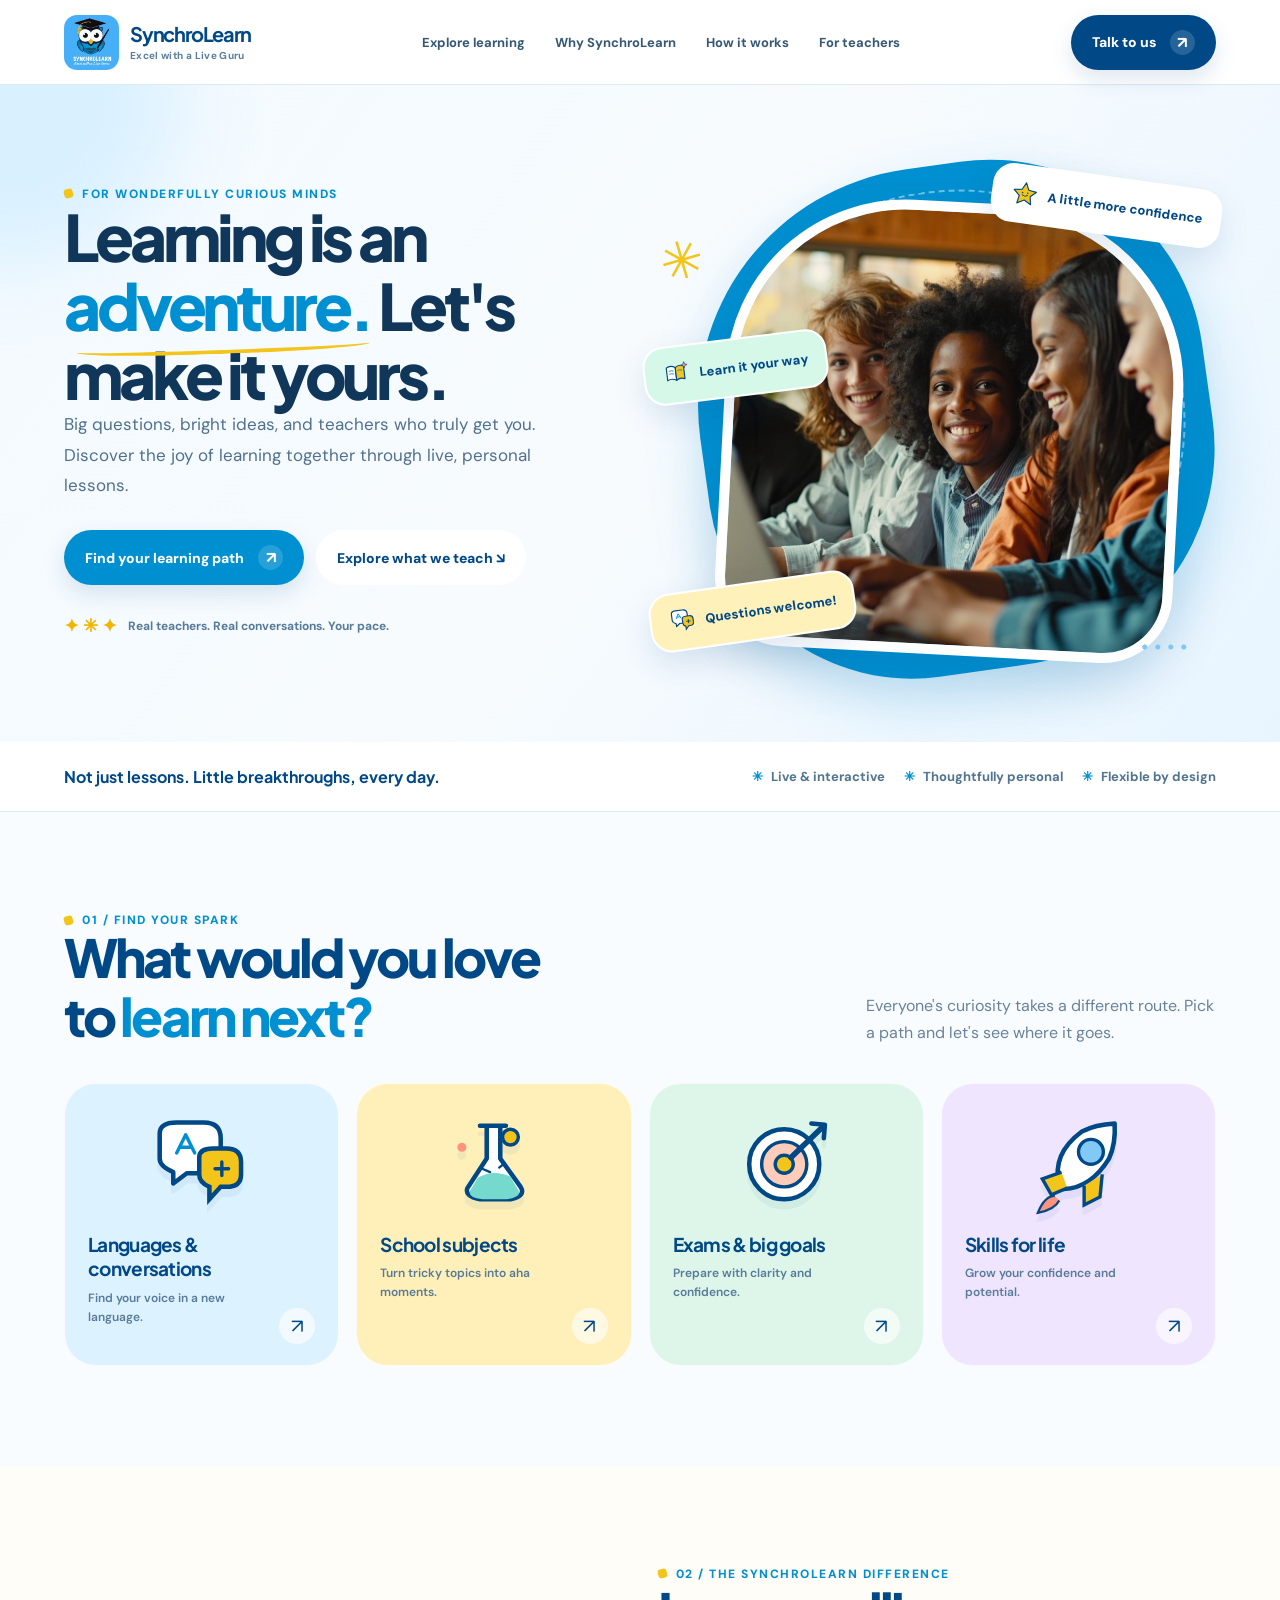
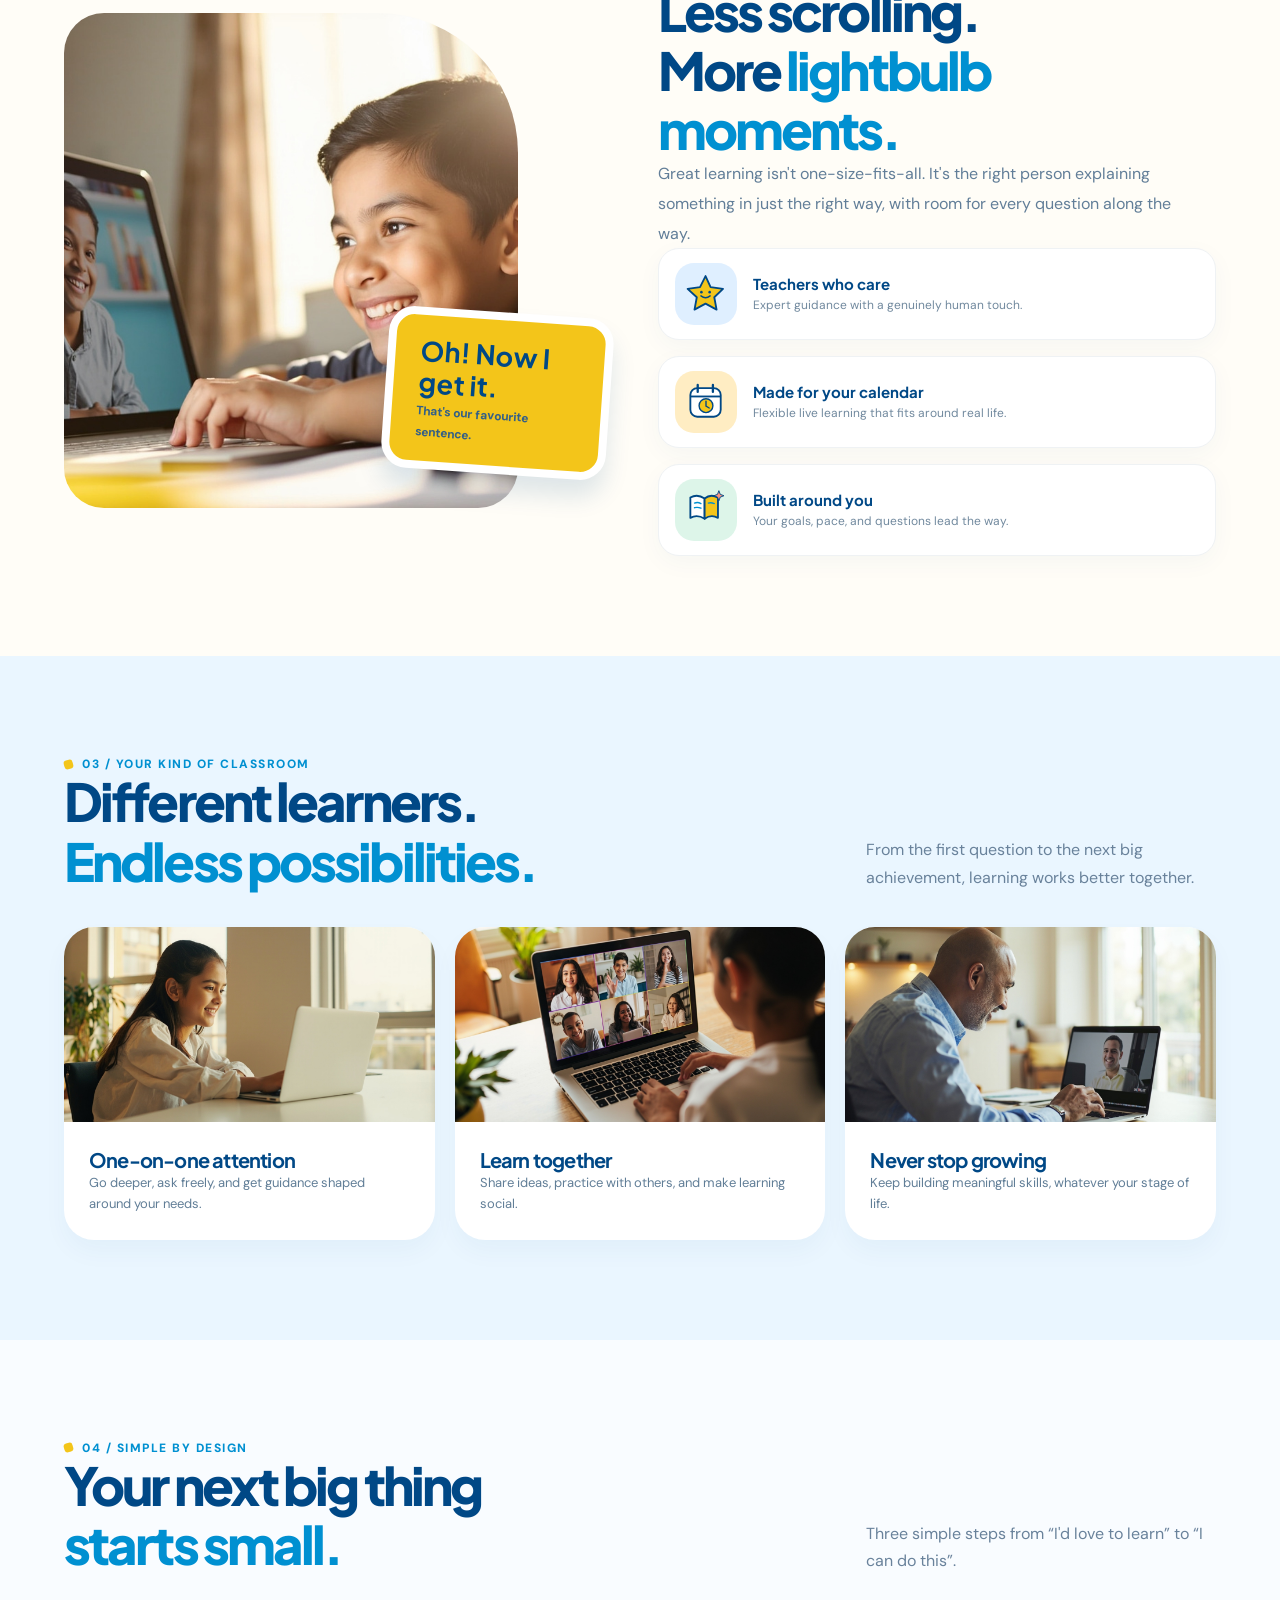
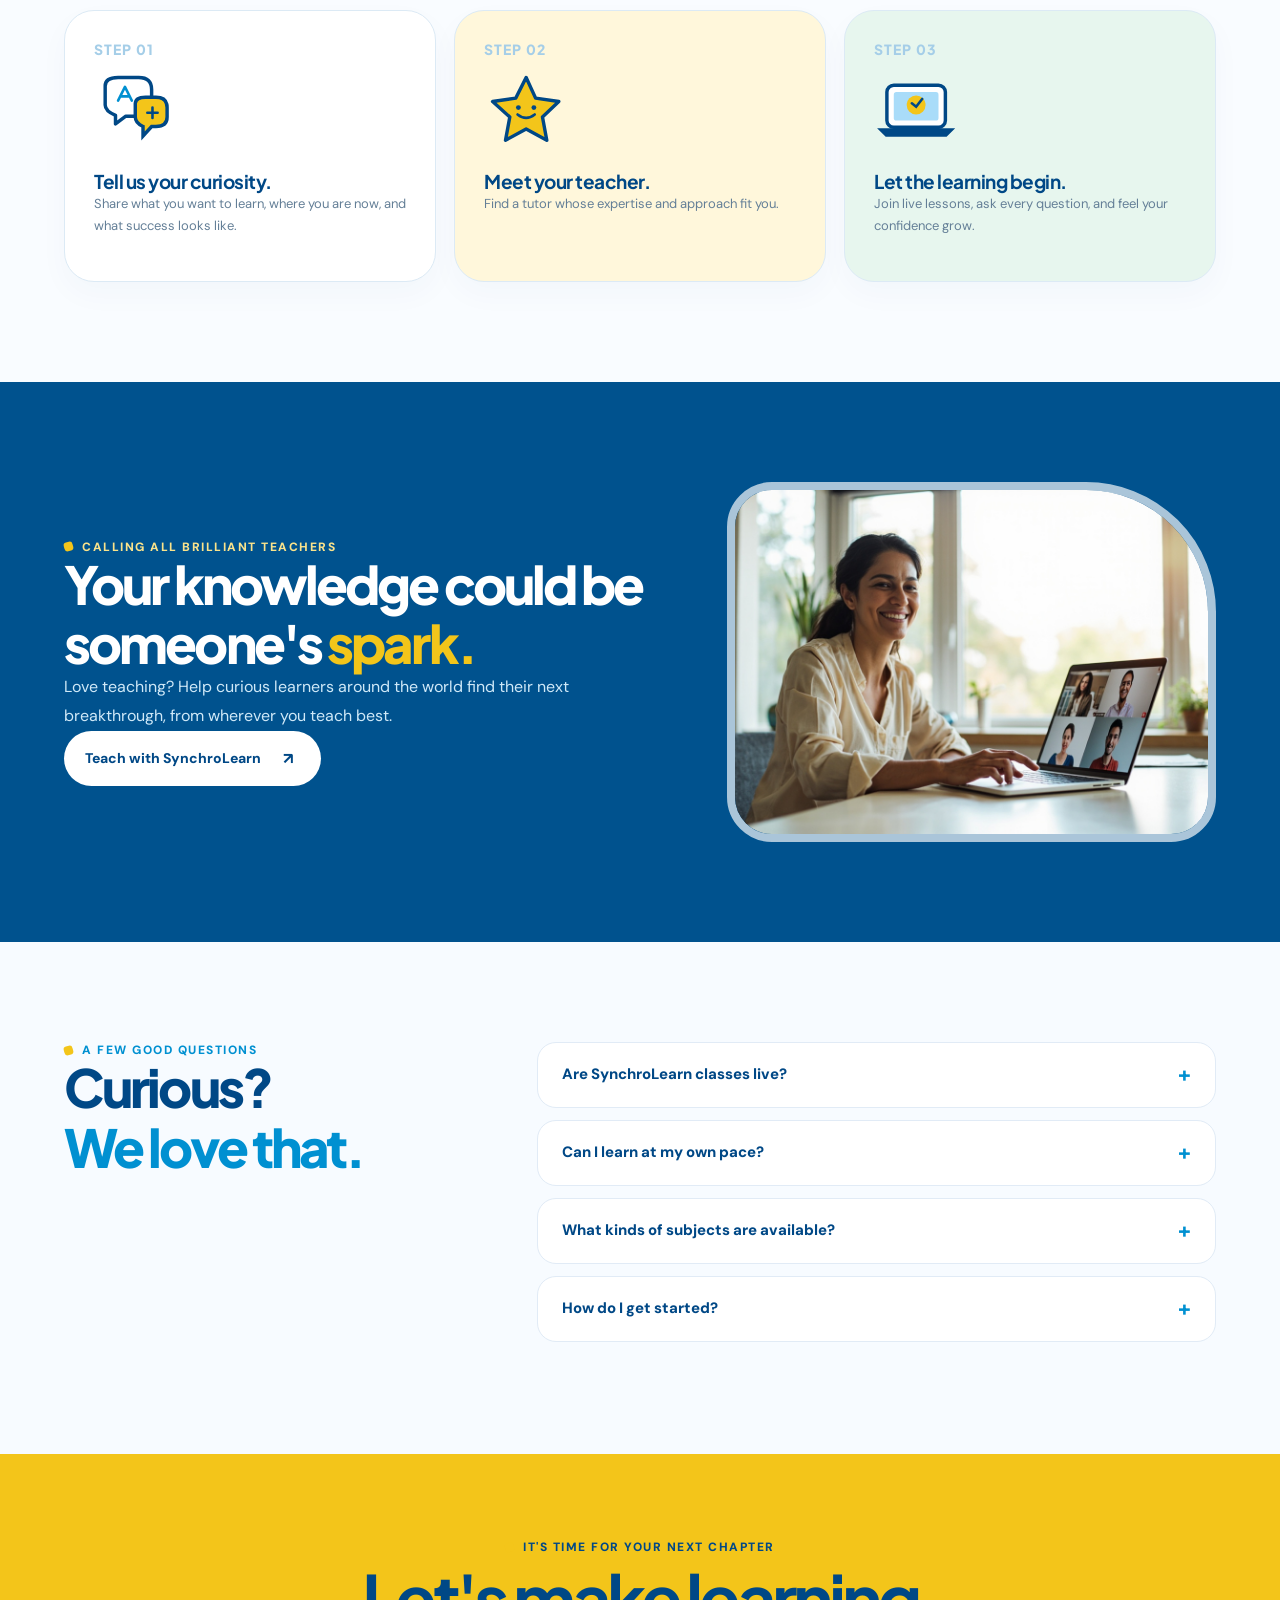
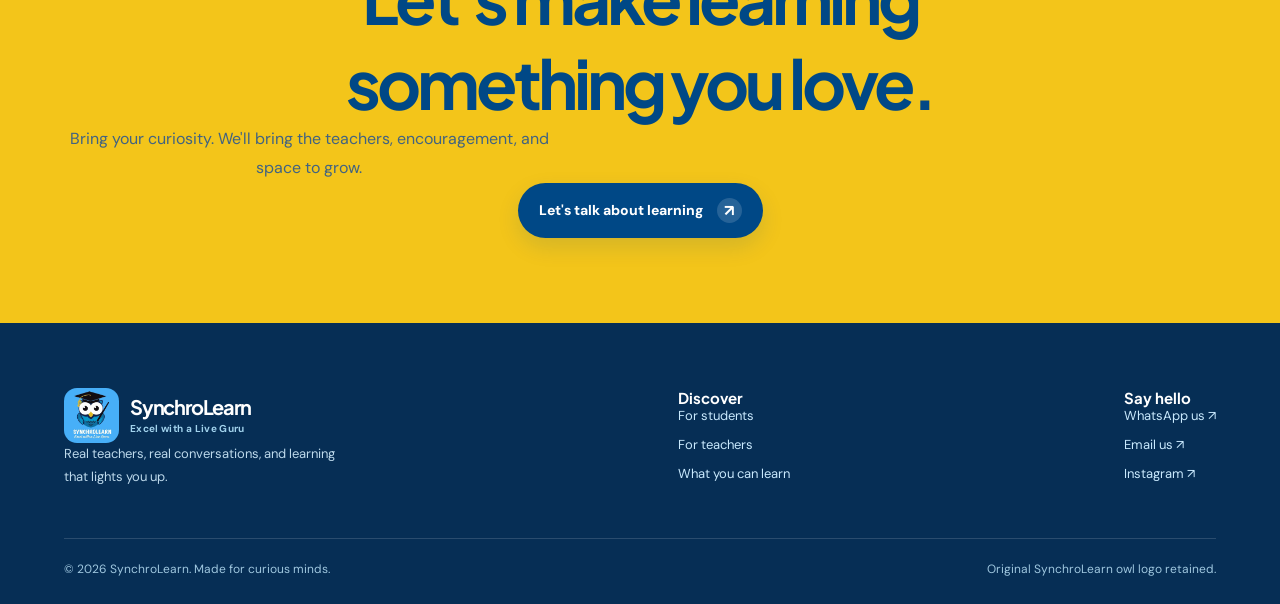
==== commit f8021b62: "Redesign homepage with bespoke learning illustrations and original branding" ====
--- a/index.html
+++ b/index.html
@@ -1,752 +1,75 @@
 <!DOCTYPE html>
-<html lang="en">
-<head>
-  <meta charset="UTF-8"/>
-  <meta name="viewport" content="width=device-width, initial-scale=1.0"/>
-  <title>SynchroLearn — Excel with a Live Guru</title>
-  <meta name="description" content="Live 1-on-1 online tutoring with expert teachers. SynchroLearn connects students with qualified tutors in real-time for personalized, interactive learning sessions."/>
-  <link rel="icon" type="image/png" href="logo.png"/>
-  <link rel="preconnect" href="https://fonts.googleapis.com"/>
-  <link href="https://fonts.googleapis.com/css2?family=Fraunces:ital,opsz,wght@0,9..144,700;0,9..144,800;1,9..144,700&family=Poppins:wght@400;500;600;700;800&family=Source+Sans+3:wght@400;500;600;700&display=swap" rel="stylesheet"/>
-  <style>
-    *, *::before, *::after { box-sizing: border-box; margin: 0; padding: 0; }
-    :root {
-      --bg: #FAF7F2;
-      --bg-alt: #F0EBE3;
-      --surface: #FFFFFF;
-      --foreground: #1C1A17;
-      --foreground-muted: #5C5650;
-      --muted: #8A817A;
-      --border: rgba(28, 26, 23, 0.08);
-      --border-strong: rgba(28, 26, 23, 0.14);
-      --sky: #5CB5F2;
-      --sky-dark: #3A8ED8;
-      --lime: #D4F05F;
-      --lime-dark: #B8D84A;
-      --golden: #FDB813;
-      --teal: #25D366;
-      --forest: #2F5B4F;
-      --shadow-sm: 0 2px 8px rgba(28, 26, 23, 0.06);
-      --shadow-md: 0 4px 20px rgba(28, 26, 23, 0.10);
-      --shadow-lg: 0 8px 48px rgba(28, 26, 23, 0.14);
-      --radius-sm: 8px;
-      --radius: 16px;
-      --radius-lg: 28px;
-      --radius-full: 9999px;
-      --transition: all 0.28s cubic-bezier(0.34, 1.15, 0.64, 1);
-    }
-    body {
-      font-family: 'Source Sans 3', -apple-system, sans-serif;
-      background: var(--bg);
-      color: var(--foreground);
-      line-height: 1.6;
-      -webkit-font-smoothing: antialiased;
-      overflow-x: hidden;
-    }
-    h1,h2,h3,h4 { font-family: 'Poppins', sans-serif; line-height: 1.2; }
-
-    /* ── NAV ── */
-    nav {
-      background: rgba(250, 247, 242, 0.92);
-      backdrop-filter: blur(16px);
-      border-bottom: 1px solid var(--border);
-      padding: 0 64px;
-      height: 72px;
-      display: flex;
-      align-items: center;
-      justify-content: space-between;
-      position: sticky;
-      top: 0;
-      z-index: 100;
-    }
-    .nav-logo { display: flex; align-items: center; gap: 10px; text-decoration: none; }
-    .nav-logo img { height: 44px; width: auto; }
-    .nav-logo-text { display: flex; flex-direction: column; line-height: 1.15; }
-    .nav-logo-text .brand { font-family: 'Poppins', sans-serif; font-weight: 700; font-size: 15px; color: var(--foreground); }
-    .nav-logo-text .tagline { font-size: 9px; font-style: italic; color: var(--sky); font-weight: 500; letter-spacing: 0.3px; }
-html { scroll-behavior: smooth; }
-    /* ── REVEAL ── */
-    .reveal { opacity: 0; transform: translateY(24px); transition: opacity 0.7s ease-out, transform 0.7s ease-out; }
-    .reveal.visible { opacity: 1; transform: translateY(0); }
-
-    /* ── FOCUS-VISIBLE ── */
-    :focus-visible { outline: 3px solid var(--sky); outline-offset: 3px; border-radius: 4px; }
-
-    /* ── MOBILE NAV ── */
-    .mobile-toggle { display: none; background: none; border: none; cursor: pointer; padding: 8px; }
-    .mobile-toggle svg { width: 26px; height: 26px; color: var(--foreground-muted); }
-    .nav-links { display: flex; align-items: center; gap: 4px; list-style: none; }
-    .nav-links a { color: var(--foreground-muted); text-decoration: none; font-size: 14px; font-weight: 500; padding: 8px 16px; border-radius: var(--radius-sm); transition: var(--transition); }
-    .nav-links a:hover { color: var(--foreground); background: rgba(212, 240, 95, 0.12); }
-    .nav-links a.active { color: var(--sky-dark); }
-    @media (max-width: 768px) {
-      .nav-links { display: none; }
-      .nav-links.open { display: flex; flex-direction: column; position: absolute; top: 72px; left: 0; right: 0; background: rgba(250, 247, 242, 0.97); backdrop-filter: blur(16px); border-bottom: 1px solid var(--border); padding: 16px; box-shadow: var(--shadow-lg); z-index: 99; }
-      .mobile-toggle { display: block; }
-    }
-    .nav-right { display: flex; align-items: center; gap: 12px; }
-    .btn { display: inline-flex; align-items: center; gap: 8px; padding: 12px 24px; border-radius: var(--radius-full); font-family: 'Source Sans 3', sans-serif; font-size: 14px; font-weight: 600; text-decoration: none; cursor: pointer; border: none; transition: var(--transition); white-space: nowrap; }
-    .btn-lime { background: var(--lime); color: #1A2E0A; box-shadow: 0 4px 16px rgba(212, 240, 95, 0.28); }
-    .btn-lime:hover { background: var(--lime-dark); transform: translateY(-2px); box-shadow: 0 8px 28px rgba(212, 240, 95, 0.38); }
-    .btn-whatsapp { background: var(--surface); color: var(--teal); border: 2px solid var(--teal); }
-    .btn-whatsapp:hover { background: var(--teal); color: white; transform: translateY(-2px); }
-    .btn-email { background: var(--surface); color: var(--sky); border: 2px solid var(--sky); }
-    .btn-email:hover { background: var(--sky); color: white; transform: translateY(-2px); }
-    .btn-outline-dark { background: transparent; color: var(--foreground); border: 2px solid var(--border-strong); }
-    .btn-outline-dark:hover { background: var(--foreground); color: white; transform: translateY(-2px); }
-
-    /* ── HERO LANDING ── */
-    .hero-landing {
-      display: grid;
-      grid-template-columns: 1fr 1fr;
-      min-height: calc(100vh - 72px);
-      overflow: hidden;
-    }
-
-    /* Left panel */
-    .hero-left {
-      display: flex;
-      flex-direction: column;
-      justify-content: center;
-      padding: 80px 64px 80px 64px;
-      position: relative;
-      background: var(--bg);
-    }
-    .hero-left::before {
-      content: '';
-      position: absolute;
-      top: -120px;
-      left: -80px;
-      width: 400px;
-      height: 400px;
-      border-radius: 50%;
-      background: radial-gradient(circle, rgba(92,181,242,0.10) 0%, transparent 70%);
-      pointer-events: none;
-    }
-    .hero-left::after {
-      content: '';
-      position: absolute;
-      bottom: -60px;
-      right: 40px;
-      width: 300px;
-      height: 300px;
-      border-radius: 50%;
-      background: radial-gradient(circle, rgba(212,240,95,0.10) 0%, transparent 70%);
-      pointer-events: none;
-    }
-
-    /* Logo mark above headline */
-    .hero-eyebrow {
-      display: flex;
-      align-items: center;
-      gap: 10px;
-      margin-bottom: 28px;
-      animation: fadeUp 0.6s ease-out both;
-    }
-    .hero-eyebrow-logo {
-      width: 36px;
-      height: 36px;
-      background: var(--foreground);
-      border-radius: 10px;
-      display: flex;
-      align-items: center;
-      justify-content: center;
-    }
-    .hero-eyebrow-logo svg { width: 20px; height: 20px; }
-    .hero-eyebrow-text {
-      font-size: 12px;
-      font-weight: 600;
-      color: var(--muted);
-      text-transform: uppercase;
-      letter-spacing: 2px;
-    }
-
-    .hero-headline {
-      font-family: 'Fraunces', serif;
-      font-size: clamp(36px, 4vw, 58px);
-      font-weight: 700;
-      color: var(--foreground);
-      line-height: 1.08;
-      letter-spacing: -0.5px;
-      margin-bottom: 20px;
-      animation: fadeUp 0.65s 0.1s ease-out both;
-    }
-    .hero-headline em {
-      font-style: normal;
-      color: var(--sky);
-    }
-    .hero-sub {
-      font-size: 17px;
-      color: var(--foreground-muted);
-      line-height: 1.75;
-      max-width: 440px;
-      margin-bottom: 48px;
-      animation: fadeUp 0.65s 0.18s ease-out both;
-    }
-
-    /* Role selector */
-    .role-selector {
-      display: flex;
-      flex-direction: column;
-      gap: 14px;
-      animation: fadeUp 0.65s 0.26s ease-out both;
-    }
-    .role-selector-label {
-      font-size: 11px;
-      font-weight: 600;
-      color: var(--muted);
-      text-transform: uppercase;
-      letter-spacing: 1.8px;
-      margin-bottom: 4px;
-    }
-    .role-card {
-      display: flex;
-      align-items: center;
-      gap: 18px;
-      padding: 20px 24px;
-      background: var(--surface);
-      border: 1.5px solid var(--border);
-      border-radius: var(--radius-lg);
-      text-decoration: none;
-      transition: var(--transition);
-      position: relative;
-      overflow: hidden;
-    }
-    .role-card::before {
-      content: '';
-      position: absolute;
-      inset: 0;
-      opacity: 0;
-      transition: opacity 0.25s;
-    }
-    .role-card:hover {
-      border-color: var(--border-strong);
-      transform: translateX(6px);
-      box-shadow: var(--shadow-md);
-    }
-    .role-card.student:hover::before { background: linear-gradient(135deg, rgba(92,181,242,0.04), transparent); opacity: 1; }
-    .role-card.teacher:hover::before { background: linear-gradient(135deg, rgba(212,240,95,0.06), transparent); opacity: 1; }
-
-    .role-icon-wrap {
-      width: 52px;
-      height: 52px;
-      border-radius: var(--radius);
-      display: flex;
-      align-items: center;
-      justify-content: center;
-      flex-shrink: 0;
-      position: relative;
-      z-index: 1;
-    }
-    .role-icon-wrap.sky { background: linear-gradient(135deg, var(--sky), var(--sky-dark)); }
-    .role-icon-wrap.lime { background: linear-gradient(135deg, var(--lime), var(--lime-dark)); }
-    .role-icon-wrap svg { width: 22px; height: 22px; }
-    .role-icon-wrap.lime svg { color: var(--foreground); }
-
-    .role-text { position: relative; z-index: 1; flex: 1; }
-    .role-text .role-label {
-      font-family: 'Poppins', sans-serif;
-      font-size: 15px;
-      font-weight: 600;
-      color: var(--foreground);
-      display: block;
-      margin-bottom: 2px;
-    }
-    .role-text .role-sub {
-      font-size: 13px;
-      color: var(--foreground-muted);
-      line-height: 1.4;
-      margin: 0;
-    }
-    .role-arrow {
-      width: 36px;
-      height: 36px;
-      border-radius: 50%;
-      background: var(--bg);
-      display: flex;
-      align-items: center;
-      justify-content: center;
-      flex-shrink: 0;
-      transition: var(--transition);
-      position: relative;
-      z-index: 1;
-    }
-    .role-card:hover .role-arrow {
-      background: var(--sky);
-      color: white;
-      transform: translateX(4px);
-    }
-    .role-card.teacher:hover .role-arrow {
-      background: var(--foreground);
-      color: white;
-    }
-    .role-arrow svg { width: 16px; height: 16px; transition: var(--transition); }
-    .role-card:hover .role-arrow svg { transform: translateX(2px); }
-
-    /* Right panel — photo */
-    .hero-right {
-      position: relative;
-      overflow: hidden;
-      background: var(--bg-alt);
-    }
-    .hero-photo-fill {
-      position: absolute;
-      inset: 0;
-      background-image: url('images/index-group.jpg');
-      background-size: cover;
-      background-position: center;
-    }
-    .hero-photo-fill::after {
-      content: '';
-      position: absolute;
-      inset: 0;
-      background: linear-gradient(
-        to right,
-        rgba(250, 247, 242, 0.15) 0%,
-        transparent 30%,
-        transparent 70%,
-        rgba(240, 235, 227, 0.15) 100%
-      );
-    }
-    /* Floating accent card */
-    .hero-float-card {
-      position: absolute;
-      bottom: 48px;
-      left: -24px;
-      background: rgba(255,255,255,0.88);
-      backdrop-filter: blur(20px);
-      border: 1px solid rgba(255,255,255,0.6);
-      border-radius: var(--radius-lg);
-      padding: 18px 22px;
-      box-shadow: 0 8px 32px rgba(28,26,23,0.12);
-      display: flex;
-      align-items: center;
-      gap: 14px;
-      min-width: 260px;
-      animation: floatIn 0.8s 0.5s cubic-bezier(0.34, 1.2, 0.64, 1) both;
-    }
-    @keyframes floatIn {
-      from { opacity: 0; transform: translateY(20px) scale(0.96); }
-      to { opacity: 1; transform: translateY(0) scale(1); }
-    }
-    .float-avatar-stack { display: flex; }
-    .float-avatar {
-      width: 34px;
-      height: 34px;
-      border-radius: 50%;
-      border: 2px solid rgba(255,255,255,0.8);
-      margin-left: -10px;
-      object-fit: cover;
-    }
-    .float-avatar:first-child { margin-left: 0; }
-    .float-avatar img { width: 100%; height: 100%; border-radius: 50%; object-fit: cover; display: block; }
-    .float-text { flex: 1; }
-    .float-text .float-title { font-family: 'Poppins', sans-serif; font-size: 13px; font-weight: 700; color: var(--foreground); }
-    .float-text .float-sub { font-size: 12px; color: var(--foreground-muted); }
-    .float-badge {
-      background: var(--teal);
-      color: white;
-      font-size: 11px;
-      font-weight: 700;
-      padding: 4px 8px;
-      border-radius: var(--radius-full);
-    }
-
-    /* Ambient shape decoration on right */
-    .hero-shape {
-      position: absolute;
-      top: 48px;
-      right: -60px;
-      width: 200px;
-      height: 200px;
-      border-radius: 50%;
-      background: radial-gradient(circle, rgba(212,240,95,0.18) 0%, transparent 70%);
-      pointer-events: none;
-    }
-
-    /* ── FOOTER ── */
-    footer { background: var(--bg-alt); border-top: 1px solid var(--border); padding: 64px 64px 32px; }
-    .footer-grid { display: grid; grid-template-columns: 1.4fr 1fr 1fr; gap: 48px; max-width: 1100px; margin: 0 auto; }
-    .footer-brand .footer-logo { display: flex; align-items: center; gap: 10px; text-decoration: none; margin-bottom: 14px; }
-    .footer-brand .footer-logo img { height: 40px; width: auto; }
-    .footer-brand .footer-logo-text { display: flex; flex-direction: column; line-height: 1.15; }
-    .footer-brand .footer-logo-text .brand { font-family: 'Poppins', sans-serif; font-weight: 700; font-size: 14px; color: var(--foreground); }
-    .footer-brand .footer-logo-text .tagline { font-size: 9px; font-style: italic; color: var(--sky); }
-    .footer-brand p { font-size: 13px; color: var(--foreground-muted); margin-top: 14px; line-height: 1.75; max-width: 240px; }
-    .footer-social { display: flex; gap: 10px; margin-top: 18px; }
-    .footer-social a { width: 40px; height: 40px; border-radius: 50%; border: 1px solid var(--border-strong); display: flex; align-items: center; justify-content: center; color: var(--foreground-muted); transition: var(--transition); text-decoration: none; }
-    .footer-social a:hover { background: var(--lime); border-color: var(--lime); color: var(--foreground); transform: translateY(-2px); }
-    .footer-col h4 { font-family: 'Source Sans 3', sans-serif; font-size: 11px; font-weight: 700; text-transform: uppercase; letter-spacing: 1.5px; color: var(--foreground); margin-bottom: 16px; }
-    .footer-col ul { list-style: none; }
-    .footer-col li { margin-bottom: 10px; }
-    .footer-col a { color: var(--foreground-muted); text-decoration: none; font-size: 14px; transition: color 0.2s; }
-    .footer-col a:hover { color: var(--sky-dark); }
-    .footer-bottom { text-align: center; padding-top: 32px; margin-top: 40px; border-top: 1px solid var(--border); color: var(--muted); font-size: 13px; max-width: 1100px; margin-left: auto; margin-right: auto; }
-
-    /* Animations */
-    @keyframes fadeUp {
-      from { opacity: 0; transform: translateY(20px); }
-      to { opacity: 1; transform: translateY(0); }
-    }
-
-/* ── WHY SECTION ── */
-    .why-section { padding: 100px 64px; background: var(--bg-alt); }
-    .why-inner { max-width: 1100px; margin: 0 auto; }
-    .section-center { text-align: center; max-width: 600px; margin: 0 auto 60px; }
-    .section-center h2 { font-family: 'Fraunces', serif; font-size: clamp(26px, 3vw, 40px); font-weight: 700; color: var(--foreground); margin-bottom: 14px; }
-    .section-center p { font-size: 16px; color: var(--foreground-muted); line-height: 1.7; }
-    .why-grid { display: grid; grid-template-columns: repeat(3, 1fr); gap: 28px; }
-    .why-card { background: var(--surface); border: 1px solid var(--border); border-radius: var(--radius-lg); padding: 32px 24px; text-align: center; transition: var(--transition); }
-    .why-card:hover { transform: translateY(-4px); box-shadow: var(--shadow-lg); border-color: var(--border-strong); }
-    .why-icon { width: 56px; height: 56px; border-radius: 16px; display: flex; align-items: center; justify-content: center; margin: 0 auto 18px; }
-    .why-icon svg { width: 26px; height: 26px; color: white; }
-    .why-icon.lime { background: linear-gradient(135deg, var(--lime), var(--lime-dark)); }
-    .why-icon.sky { background: linear-gradient(135deg, var(--sky), var(--sky-dark)); }
-    .why-card h3 { font-family: 'Source Sans 3', sans-serif; font-size: 16px; font-weight: 700; color: var(--foreground); margin-bottom: 8px; }
-    .why-card p { font-size: 13px; color: var(--foreground-muted); line-height: 1.65; }
-
-    /* ── STATS STRIP ── */
-    .stats-section-strip { padding: 80px 64px; background: var(--bg); }
-    .stats-strip-inner { max-width: 900px; margin: 0 auto; display: flex; align-items: center; justify-content: space-around; gap: 20px; }
-    .stat-strip { text-align: center; }
-    .stat-strip-num { font-family: 'Poppins', sans-serif; font-size: 48px; font-weight: 800; line-height: 1; margin-bottom: 6px; }
-    .stat-strip-num.sky { color: var(--sky); }
-    .stat-strip-num.golden { color: var(--golden); }
-    .stat-strip-num.forest { color: var(--forest); }
-    .stat-strip-label { font-size: 12px; font-weight: 600; color: var(--muted); text-transform: uppercase; letter-spacing: 1px; }
-    .stat-strip-divider { width: 1px; height: 56px; background: var(--border-strong); }
-
-    /* ── HOW SECTION STRIP ── */
-    .how-section-strip { padding: 100px 64px; background: var(--bg-alt); }
-    .how-inner { max-width: 900px; margin: 0 auto; }
-    .steps-strip { display: flex; align-items: flex-start; justify-content: center; gap: 0; margin-top: 60px; }
-    .step-strip { text-align: center; flex: 1; max-width: 240px; }
-    .step-strip-num { width: 56px; height: 56px; border-radius: 50%; background: linear-gradient(135deg, var(--sky), var(--sky-dark)); color: white; font-family: 'Poppins', sans-serif; font-size: 22px; font-weight: 800; display: flex; align-items: center; justify-content: center; margin: 0 auto 18px; box-shadow: 0 6px 20px rgba(92,181,242,0.35); }
-    .step-strip h3 { font-family: 'Poppins', sans-serif; font-size: 15px; font-weight: 700; color: var(--foreground); margin-bottom: 8px; }
-    .step-strip p { font-size: 13px; color: var(--foreground-muted); line-height: 1.6; }
-    .step-strip-connector { flex-shrink: 0; width: 80px; height: 3px; background: linear-gradient(90deg, var(--sky), var(--lime)); border-radius: 2px; margin-top: 28px; }
-
-    /* ── CTA STRIP ── */
-    .cta-strip { padding: 100px 64px; background: radial-gradient(ellipse at center, rgba(92,181,242,0.08) 0%, transparent 60%); text-align: center; }
-    .cta-strip-inner { max-width: 600px; margin: 0 auto; }
-    .cta-strip h2 { font-family: 'Fraunces', serif; font-size: clamp(28px, 3.5vw, 44px); font-weight: 700; color: var(--foreground); margin-bottom: 14px; }
-    .cta-strip p { font-size: 16px; color: var(--foreground-muted); margin-bottom: 36px; line-height: 1.7; }
-    .cta-strip-actions { display: flex; gap: 14px; justify-content: center; flex-wrap: wrap; }
-    .btn-outline-dark { background: transparent; color: var(--foreground); border: 2px solid var(--border-strong); }
-    .btn-outline-dark:hover { background: var(--foreground); color: white; transform: translateY(-2px); }
-
-    @media (max-width: 768px) {
-      .nav-links { display: none; }
-      .nav-links.open { display: flex; flex-direction: column; position: absolute; top: 72px; left: 0; right: 0; background: rgba(250, 247, 242, 0.97); backdrop-filter: blur(16px); border-bottom: 1px solid var(--border); padding: 16px; box-shadow: var(--shadow-lg); z-index: 99; }
-      .mobile-toggle { display: block; }
-    }
-    @media (max-width: 900px) {
-      nav { padding: 0 24px; }
-      .hero-landing { grid-template-columns: 1fr; }
-      .hero-left { padding: 60px 28px 48px; order: 2; }
-      .hero-right { min-height: 340px; order: 1; }
-      .hero-float-card { bottom: 20px; left: 20px; }
-      .hero-headline { font-size: 32px; }
-      .why-section { padding: 60px 28px; }
-      .why-grid { grid-template-columns: 1fr; }
-      .stats-section-strip { padding: 60px 28px; }
-      .stats-strip-inner { flex-direction: column; gap: 32px; }
-      .stat-strip-divider { width: 56px; height: 1px; }
-      .how-section-strip { padding: 60px 28px; }
-      .steps-strip { flex-direction: column; align-items: center; gap: 32px; }
-      .step-strip-connector { width: 3px; height: 40px; margin-top: 0; }
-      .cta-strip { padding: 60px 28px; }
-      .footer-grid { grid-template-columns: 1fr 1fr; gap: 28px; }
-      .footer-brand { grid-column: 1 / -1; }
-      footer { padding: 48px 28px 24px; }
-    }
-    @media (max-width: 480px) {
-      .features-grid { grid-template-columns: 1fr; }
-      .footer-grid { grid-template-columns: 1fr; }
-    }
-  </style>
-</head>
-<body>
-
-<!-- NAV -->
-<nav style="position:relative">
-  <a href="index.html" class="nav-logo">
-    <img src="logo.png" alt="SynchroLearn"/>
-    <div class="nav-logo-text">
-      <span class="brand">SynchroLearn</span>
-      <span class="tagline">Excel with a Live Guru</span>
-    </div>
-  </a>
-  <button class="mobile-toggle" onclick="document.querySelector('.nav-links').classList.toggle('open')" aria-label="Toggle menu">
-    <svg viewBox="0 0 24 24" fill="none" stroke="currentColor" stroke-width="2"><path d="M3 12h18M3 6h18M3 18h18"/></svg>
-  </button>
-  <ul class="nav-links">
-    <li><a href="student.html">For Students</a></li>
-    <li><a href="for-teachers.html">For Teachers</a></li>
-  </ul>
-  <div class="nav-right">
-    <a href="https://wa.me/919791018666?text=Hi%2C%20I%27m%20interested%20in%20SynchroLearn" class="btn btn-whatsapp" target="_blank" rel="noopener">Talk to Us</a>
-  </div>
-</nav>
-
-<!-- HERO -->
-<section class="hero-landing">
-  <!-- Left: Content -->
-  <div class="hero-left">
-    <div class="hero-eyebrow">
-      <div class="hero-eyebrow-logo">
-        <svg viewBox="0 0 24 24" fill="none" stroke="white" stroke-width="2.5" stroke-linecap="round" stroke-linejoin="round">
-          <path d="M22 10v6M2 10l10-5 10 5-10 5z"/>
-          <path d="M6 12v5c3 3 9 3 12 0v-5"/>
-        </svg>
-      </div>
-      <span class="hero-eyebrow-text">SynchroLearn</span>
-    </div>
-
-    <h1 class="hero-headline">Real learning,<br/><em>not recorded videos</em></h1>
-    <p class="hero-sub">Live 1-on-1 sessions with expert tutors. Personal, interactive, and built around your goals.</p>
-
-    <div class="role-selector">
-      <p class="role-selector-label">Get started as</p>
-
-      <a href="student.html" class="role-card student">
-        <div class="role-icon-wrap sky">
-          <svg viewBox="0 0 24 24" fill="none" stroke="white" stroke-width="2.5" stroke-linecap="round" stroke-linejoin="round">
-            <path d="M22 10v6M2 10l10-5 10 5-10 5z"/>
-            <path d="M6 12v5c3 3 9 3 12 0v-5"/>
-          </svg>
-        </div>
-        <div class="role-text">
-          <span class="role-label">I'm a Student</span>
-          <span class="role-sub">Find a tutor and start learning today</span>
-        </div>
-        <div class="role-arrow">
-          <svg viewBox="0 0 24 24" fill="none" stroke="currentColor" stroke-width="2.5" stroke-linecap="round" stroke-linejoin="round">
-            <path d="M5 12h14M12 5l7 7-7 7"/>
-          </svg>
-        </div>
-      </a>
-
-      <a href="for-teachers.html" class="role-card teacher">
-        <div class="role-icon-wrap lime">
-          <svg viewBox="0 0 24 24" fill="none" stroke="#1C1A17" stroke-width="2.5" stroke-linecap="round" stroke-linejoin="round">
-            <path d="M17 21v-2a4 4 0 0 0-4-4H5a4 4 0 0 0-4 4v2"/>
-            <circle cx="9" cy="7" r="4"/>
-            <path d="M23 21v-2a4 4 0 0 0-3-3.87M16 3.13a4 4 0 0 1 0 7.75"/>
-          </svg>
-        </div>
-        <div class="role-text">
-          <span class="role-label">I'm a Teacher</span>
-          <span class="role-sub">Share knowledge and earn from home</span>
-        </div>
-        <div class="role-arrow">
-          <svg viewBox="0 0 24 24" fill="none" stroke="currentColor" stroke-width="2.5" stroke-linecap="round" stroke-linejoin="round">
-            <path d="M5 12h14M12 5l7 7-7 7"/>
-          </svg>
-        </div>
-      </a>
-    </div>
-  </div>
-
-  <!-- Right: Photo -->
-  <div class="hero-right">
-    <div class="hero-photo-fill"></div>
-    <div class="hero-shape"></div>
-    <!-- Floating social proof card -->
-    <div class="hero-float-card">
-      <div class="float-avatar-stack">
-        <div class="float-avatar"><img src="https://randomuser.me/api/portraits/women/44.jpg" alt="Tutor Priya" loading="lazy"/></div>
-        <div class="float-avatar"><img src="https://randomuser.me/api/portraits/men/32.jpg" alt="Tutor Arjun" loading="lazy"/></div>
-        <div class="float-avatar"><img src="https://randomuser.me/api/portraits/women/68.jpg" alt="Tutor Sneha" loading="lazy"/></div>
-      </div>
-      <div class="float-text">
-        <div class="float-title">500+ Expert Tutors</div>
-        <div class="float-sub">Teaching across 20+ countries</div>
-      </div>
-      <div class="float-badge">Live</div>
-    </div>
-  </div>
-</section>
-
-<!-- WHY SYNCHROLEARN -->
-<section class="why-section">
-  <div class="why-inner">
-    <div class="section-center reveal">
-      <h2>Why families choose SynchroLearn</h2>
-      <p>Live, personalised learning that adapts to your child — not the other way around.</p>
-    </div>
-    <div class="why-grid">
-      <div class="why-card reveal">
-        <div class="why-icon sky">
-          <svg viewBox="0 0 24 24" fill="none" stroke="currentColor" stroke-width="2"><path d="M17 21v-2a4 4 0 0 0-4-4H5a4 4 0 0 0-4 4v2"/><circle cx="9" cy="7" r="4"/><path d="M23 21v-2a4 4 0 0 0-3-3.87M16 3.13a4 4 0 0 1 0 7.75"/></svg>
-        </div>
-        <h3>Vetted Expert Tutors</h3>
-        <p>Every tutor is personally verified — subject experts, great communicators, trained for online engagement.</p>
-      </div>
-      <div class="why-card reveal" style="transition-delay:0.1s">
-        <div class="why-icon lime">
-          <svg viewBox="0 0 24 24" fill="none" stroke="currentColor" stroke-width="2"><circle cx="12" cy="12" r="10"/><path d="M12 6v6l4 2"/></svg>
-        </div>
-        <h3>Flexible Scheduling</h3>
-        <p>Sessions 7 days a week, early morning to late evening. Reschedule with one tap, no questions asked.</p>
-      </div>
-      <div class="why-card reveal" style="transition-delay:0.2s">
-        <div class="why-icon sky">
-          <svg viewBox="0 0 24 24" fill="none" stroke="currentColor" stroke-width="2"><path d="M22 10v6M2 10l10-5 10 5-10 5z"/><path d="M6 12v5c3 3 9 3 12 0v-5"/></svg>
-        </div>
-        <h3>Curriculum That Fits You</h3>
-        <p>CBSE, ICSE, IB, GCSE, AP — or entirely custom. We build a plan around your goals, pace, and style.</p>
-      </div>
-    </div>
-  </div>
-</section>
-
-<!-- STATS -->
-<section class="stats-section-strip">
-  <div class="stats-strip-inner reveal">
-    <div class="stat-strip">
-      <div class="stat-strip-num sky" data-target="500" data-suffix="+">0</div>
-      <div class="stat-strip-label">Expert Tutors</div>
-    </div>
-    <div class="stat-strip-divider"></div>
-    <div class="stat-strip">
-      <div class="stat-strip-num sky" data-target="1000" data-suffix="+">0</div>
-      <div class="stat-strip-label">Sessions Done</div>
-    </div>
-    <div class="stat-strip-divider"></div>
-    <div class="stat-strip">
-      <div class="stat-strip-num golden" data-target="4.9" data-suffix="/5" data-decimal="1">0</div>
-      <div class="stat-strip-label">Average Rating</div>
-    </div>
-    <div class="stat-strip-divider"></div>
-    <div class="stat-strip">
-      <div class="stat-strip-num forest" data-target="20" data-suffix="+">0</div>
-      <div class="stat-strip-label">Countries</div>
-    </div>
-  </div>
-</section>
-
-<!-- HOW IT WORKS -->
-<section class="how-section-strip">
-  <div class="how-inner">
-    <div class="section-center reveal">
-      <h2>Get started in minutes</h2>
-      <p>No long forms, no contracts. Just book and start learning.</p>
-    </div>
-    <div class="steps-strip reveal">
-      <div class="step-strip">
-        <div class="step-strip-num">1</div>
-        <h3>Tell us your goals</h3>
-        <p>Subject, exam, skill — share what you're working toward.</p>
-      </div>
-      <div class="step-strip-connector"></div>
-      <div class="step-strip">
-        <div class="step-strip-num">2</div>
-        <h3>Get matched</h3>
-        <p>We pair you with the ideal tutor for your needs and schedule.</p>
-      </div>
-      <div class="step-strip-connector"></div>
-      <div class="step-strip">
-        <div class="step-strip-num">3</div>
-        <h3>Start learning live</h3>
-        <p>Face-to-face video, whiteboard, screen share — like being in the same room.</p>
-      </div>
-    </div>
-  </div>
-</section>
-
-<!-- CTA STRIP -->
-<section class="cta-strip">
-  <div class="cta-strip-inner reveal">
-    <h2>Ready to excel?</h2>
-    <p>Join 500+ students already learning with their perfect tutor.</p>
-    <div class="cta-strip-actions">
-      <a href="student.html" class="btn btn-lime">Find a Tutor</a>
-      <a href="for-teachers.html" class="btn btn-outline-dark">Teach with Us</a>
-    </div>
-  </div>
-</section>
-
-<!-- FOOTER -->
-<footer>
-  <div class="footer-grid">
-    <div class="footer-brand">
-      <a href="index.html" class="footer-logo">
-        <img src="logo.png" alt="SynchroLearn"/>
-        <div class="footer-logo-text">
-          <span class="brand">SynchroLearn</span>
-          <span class="tagline">Excel with a Live Guru</span>
-        </div>
-      </a>
-      <p>Live 1-on-1 tutoring with expert teachers. Real conversations. Real progress.</p>
-      <div class="footer-social">
-        <a href="https://www.instagram.com/synchrolearn/" target="_blank" rel="noopener" aria-label="Instagram">
-          <svg width="18" height="18" viewBox="0 0 24 24" fill="currentColor"><path d="M12 2.163c3.204 0 3.584.012 4.85.07 3.252.148 4.771 1.691 4.919 4.919.058 1.265.069 1.645.069 4.849 0 3.205-.012 3.584-.069 4.849-.149 3.225-1.664 4.771-4.919 4.919-1.266.058-1.644.07-4.85.07-3.204 0-3.584-.012-4.849-.07-3.26-.149-4.771-1.699-4.919-4.92-.058-1.265-.07-1.644-.07-4.849 0-3.204.013-3.583.07-4.849.149-3.227 1.664-4.771 4.919-4.919 1.266-.057 1.645-.069 4.849-.069zm0-2.163c-3.259 0-3.667.014-4.947.072-4.358.2-6.78 2.618-6.98 6.98-.059 1.281-.073 1.689-.073 4.948 0 3.259.014 3.668.072 4.948.2 4.358 2.618 6.78 6.98 6.98 1.281.058 1.689.072 4.948.072 3.259 0 3.668-.014 4.948-.072 4.354-.2 6.782-2.618 6.979-6.98.059-1.28.073-1.689.073-4.948 0-3.259-.014-3.667-.072-4.947-.196-4.354-2.617-6.78-6.979-6.98-1.281-.059-1.69-.073-4.949-.073zm0 5.838c-3.403 0-6.162 2.759-6.162 6.162s2.759 6.163 6.162 6.163 6.162-2.759 6.162-6.163c0-3.403-2.759-6.162-6.162-6.162zm0 10.162c-2.209 0-4-1.79-4-4 0-2.209 1.791-4 4-4s4 1.791 4 4c0 2.21-1.791 4-4 4zm6.406-11.845c-.796 0-1.441.645-1.441 1.44s.645 1.44 1.441 1.44c.795 0 1.439-.645 1.439-1.44s-.644-1.44-1.439-1.44z"/></svg>
-        </a>
-        <a href="https://wa.me/919791018666" target="_blank" rel="noopener" aria-label="WhatsApp">
-          <svg width="18" height="18" viewBox="0 0 24 24" fill="currentColor"><path d="M17.472 14.382c-.297-.149-1.758-.867-2.03-.967-.273-.099-.471-.148-.67.15-.197.297-.767.966-.94 1.164-.173.199-.347.223-.644.075-.297-.15-1.255-.463-2.39-1.475-.883-.788-1.48-1.761-1.653-2.059-.173-.297-.018-.458.13-.606.134-.133.298-.347.446-.52.149-.174.198-.298.298-.497.099-.198.05-.371-.025-.52-.075-.149-.669-1.612-.916-2.207-.242-.579-.487-.5-.669-.51-.173-.008-.371-.01-.57-.01-.198 0-.52.074-.792.372-.272.297-1.04 1.016-1.04 2.479 0 1.462 1.065 2.875 1.213 3.074.149.198 2.096 3.2 5.077 4.487.709.306 1.262.489 1.694.625.712.227 1.36.195 1.871.118.571-.085 1.758-.719 2.006-1.413.248-.694.248-1.289.173-1.413-.074-.124-.272-.198-.57-.347m-5.421 7.403h-.004a9.87 9.87 0 01-5.031-1.378l-.361-.214-3.741.982.998-3.648-.235-.374a9.86 9.86 0 01-1.51-5.26c.001-5.45 4.436-9.884 9.888-9.884 2.64 0 5.122 1.03 6.988 2.898a9.825 9.825 0 012.893 6.994c-.003 5.45-4.437 9.884-9.885 9.884m8.413-18.297A11.815 11.815 0 0012.05 0C5.495 0 .16 5.335.157 11.892c0 2.096.547 4.142 1.588 5.945L.057 24l6.305-1.654a11.882 11.882 0 005.683 1.448h.005c6.554 0 11.89-5.335 11.893-11.893a11.821 11.821 0 00-3.48-8.413z"/></svg>
-        </a>
-        <a href="https://facebook.com/Synchrolearn" target="_blank" rel="noopener" aria-label="Facebook">
-          <svg width="18" height="18" viewBox="0 0 24 24" fill="currentColor"><path d="M18 2h-3a5 5 0 0 0-5 5v3H7v4h3v8h4v-8h3l1-4h-4V7a1 1 0 0 1 1-1h3z"/></svg>
-        </a>
-        <a href="https://linkedin.com/company/synchrolearn-languages-private-limited" target="_blank" rel="noopener" aria-label="LinkedIn">
-          <svg width="18" height="18" viewBox="0 0 24 24" fill="currentColor"><path d="M16 8a6 6 0 0 1 6 6v7h-4v-7a2 2 0 0 0-2-2 2 2 0 0 0-2 2v7h-4v-7a6 6 0 0 1 6-6zM2 9h4v12H2z"/><circle cx="4" cy="4" r="2"/></svg>
-        </a>
-      </div>
-    </div>
-    <div class="footer-col">
-      <h4>Product</h4>
-      <ul>
-        <li><a href="student.html">For Students</a></li>
-        <li><a href="for-teachers.html">For Teachers</a></li>
-      </ul>
-    </div>
-    <div class="footer-col">
-      <h4>Contact</h4>
-      <ul>
-        <li><a href="mailto:liveguru.in@gmail.com">Email Us</a></li>
-        <li><a href="https://wa.me/919791018666" target="_blank" rel="noopener">WhatsApp</a></li>
-      </ul>
-    </div>
-</div>
-  <div class="footer-bottom">© 2026 SynchroLearn. Excel with a Live Guru.</div>
-</footer>
-
-<script>
-(function() {
-  // ── Scroll reveal ──
-  const observer = new IntersectionObserver((entries) => {
-    entries.forEach(entry => {
-      if (entry.isIntersecting) entry.target.classList.add('visible');
-    });
-  }, { threshold: 0.1 });
-  document.querySelectorAll('.reveal').forEach(el => observer.observe(el));
-
-  // ── Counter animation ──
-  function animateCounter(el) {
-    const target = parseFloat(el.dataset.target);
-    const suffix = el.dataset.suffix || '';
-    const isDecimal = el.dataset.decimal === '1';
-    const duration = 1600;
-    const start = performance.now();
-    function update(now) {
-      const elapsed = now - start;
-      const progress = Math.min(elapsed / duration, 1);
-      const eased = 1 - Math.pow(1 - progress, 3);
-      const current = target * eased;
-      el.textContent = (isDecimal ? current.toFixed(1) : Math.floor(current).toLocaleString()) + suffix;
-      if (progress < 1) requestAnimationFrame(update);
-    }
-    requestAnimationFrame(update);
-  }
-  const counterObserver = new IntersectionObserver((entries) => {
-    entries.forEach(entry => {
-      if (entry.isIntersecting) { animateCounter(entry.target); counterObserver.unobserve(entry.target); }
-    });
-  }, { threshold: 0.5 });
-  document.querySelectorAll('.stat-strip-num[data-target]').forEach(el => counterObserver.observe(el));
-})();
-</script>
-
-</body>
-</html>
+<html lang="en"><head>
+<meta charset="UTF-8"><meta name="viewport" content="width=device-width, initial-scale=1">
+<title>SynchroLearn — Live learning, made for curious minds</title>
+<meta name="description" content="Learn with real teachers in live, personalised lessons. Explore languages, academic support, exam preparation, and skills at SynchroLearn.">
+<meta name="theme-color" content="#004886">
+<link rel="icon" href="logo.png" type="image/png">
+<link rel="preconnect" href="https://fonts.googleapis.com">
+<link rel="preconnect" href="https://fonts.gstatic.com" crossorigin>
+<link rel="stylesheet" href="brand-refresh.css">
+</head><body class="sr-home">
+<header class="sr-nav-wrap"><nav class="sr-nav sr-container" aria-label="Main navigation">
+  <a class="sr-brand" href="index.html" aria-label="SynchroLearn home"><img src="logo.png" alt="" width="55" height="55"><span><strong>SynchroLearn</strong><small>Excel with a Live Guru</small></span></a>
+  <div class="sr-links" id="sr-nav-links"><a href="#subjects">Explore learning</a><a href="#why">Why SynchroLearn</a><a href="#how">How it works</a><a href="for-teachers.html">For teachers</a></div>
+  <a href="https://wa.me/919791018666?text=Hi%2C%20I%27m%20interested%20in%20SynchroLearn" class="sr-btn" target="_blank" rel="noopener noreferrer">Talk to us <span class="sr-arrow">↗</span></a>
+  <button type="button" class="sr-nav-toggle" aria-label="Open menu" aria-expanded="false" aria-controls="sr-nav-links">☰</button>
+</nav></header>
+<main>
+<section class="sr-hero"><div class="sr-container sr-hero-grid"><div class="sr-hero-copy">
+  <div class="sr-kicker">For wonderfully curious minds</div>
+  <h1>Learning is an <em>adventure.</em> Let's make it yours.</h1>
+  <p>Big questions, bright ideas, and teachers who truly get you. Discover the joy of learning together through live, personal lessons.</p>
+  <div class="sr-hero-actions"><a class="sr-btn sr-btn--blue" href="student.html">Find your learning path <span class="sr-arrow">↗</span></a><a class="sr-btn sr-btn--light" href="#subjects">Explore what we teach ↘</a></div>
+  <div class="sr-hero-note"><span class="sr-mini-stars" aria-hidden="true">✦ ✳ ✦</span> Real teachers. Real conversations. Your pace.</div>
+</div><div class="sr-hero-art" aria-label="The joy of learning with a personal tutor">
+  <div class="sr-hero-backdrop"></div>
+  <div class="sr-hero-photo"><img src="images/index-group.jpg" alt="Learners connecting through a live class" width="640" height="720" fetchpriority="high"></div>
+  <div class="sr-sticker sr-sticker--top"><svg viewBox="0 0 100 100" xmlns="http://www.w3.org/2000/svg" aria-hidden="true" focusable="false"><path d="M49 11l11 24 27 4-19 18 5 27-24-13-24 13 5-27-20-18 27-4Z" fill="#F3C51A" stroke="#004886" stroke-width="4" stroke-linejoin="round"/><path d="M39 54q10 8 20 0" fill="none" stroke="#004886" stroke-width="3" stroke-linecap="round"/><circle cx="40" cy="46" r="2.8" fill="#004886"/><circle cx="58" cy="46" r="2.8" fill="#004886"/></svg> A little more confidence</div>
+  <div class="sr-sticker sr-sticker--mid"><svg viewBox="0 0 100 100" xmlns="http://www.w3.org/2000/svg" aria-hidden="true" focusable="false"><path d="M16 23Q31 14 47 25L47 69Q31 59 16 67Z" fill="#fff" stroke="#004886" stroke-width="4" stroke-linejoin="round"/><path d="M47 25Q60 14 76 23V67Q61 59 47 69Z" fill="#F3C51A" stroke="#004886" stroke-width="4" stroke-linejoin="round"/><path d="M25 35Q32 32 39 36M25 45Q32 43 39 46M55 35Q61 33 68 36" fill="none" stroke="#0090D1" stroke-width="3" stroke-linecap="round"/><path d="M78 8l3 8 8 3-8 3-3 8-3-8-8-3 8-3Z" fill="#FF937E" stroke="#004886" stroke-width="2"/></svg> Learn it your way</div>
+  <div class="sr-sticker sr-sticker--bottom"><svg viewBox="0 0 100 100" xmlns="http://www.w3.org/2000/svg" aria-hidden="true" focusable="false"><path d="M13 21Q13 11 28 11H52Q67 11 67 25V43Q67 56 52 56H37L25 65V55Q13 50 13 43Z" fill="#fff" stroke="#004886" stroke-width="4" stroke-linejoin="round"/><path d="M48 42Q48 34 60 34H72Q85 34 85 46V57Q85 68 72 68H67L57 79V68Q48 64 48 57Z" fill="#F3C51A" stroke="#004886" stroke-width="4"/><path d="M28 38l8-16 8 16M31 33h10" stroke="#0090D1" stroke-width="3" fill="none" stroke-linecap="round" stroke-linejoin="round"/><path d="M62 52h12M68 46v12" stroke="#004886" stroke-width="3" stroke-linecap="round"/></svg> Questions welcome!</div>
+  <span class="sr-doodle sr-doodle--star" aria-hidden="true">✳</span><span class="sr-doodle sr-doodle--dots" aria-hidden="true">••••</span>
+</div></div></section>
+<section class="sr-intro-band"><div class="sr-container sr-intro-flex"><strong>Not just lessons. Little breakthroughs, every day.</strong><div class="sr-intro-points"><span>Live & interactive</span><span>Thoughtfully personal</span><span>Flexible by design</span></div></div></section>
+<section id="subjects" class="sr-section"><div class="sr-container">
+<div class="sr-heading-row"><div><div class="sr-kicker">01 / Find your spark</div><h2>What would you love<br>to <em>learn next?</em></h2></div><p>Everyone's curiosity takes a different route. Pick a path and let's see where it goes.</p></div>
+<div class="sr-subject-grid">
+<a href="student.html" class="sr-subject"><div class="sr-art"><svg viewBox="0 0 100 100" xmlns="http://www.w3.org/2000/svg" aria-hidden="true" focusable="false"><path d="M13 21Q13 11 28 11H52Q67 11 67 25V43Q67 56 52 56H37L25 65V55Q13 50 13 43Z" fill="#fff" stroke="#004886" stroke-width="4" stroke-linejoin="round"/><path d="M48 42Q48 34 60 34H72Q85 34 85 46V57Q85 68 72 68H67L57 79V68Q48 64 48 57Z" fill="#F3C51A" stroke="#004886" stroke-width="4"/><path d="M28 38l8-16 8 16M31 33h10" stroke="#0090D1" stroke-width="3" fill="none" stroke-linecap="round" stroke-linejoin="round"/><path d="M62 52h12M68 46v12" stroke="#004886" stroke-width="3" stroke-linecap="round"/></svg></div><strong>Languages & conversations</strong><small>Find your voice in a new language.</small><span class="sr-card-arrow" aria-hidden="true">↗</span></a>
+<a href="student.html" class="sr-subject"><div class="sr-art"><svg viewBox="0 0 100 100" xmlns="http://www.w3.org/2000/svg" aria-hidden="true" focusable="false"><path d="M38 14h23M44 15v28L27 69Q24 76 38 79H65Q79 76 74 68L56 43V15" fill="#fff" stroke="#004886" stroke-width="4" stroke-linecap="round" stroke-linejoin="round"/><path d="M36 60Q50 52 65 59L73 73Q72 78 61 79H40Q28 78 29 72Z" fill="#75D9CE"/><path d="M40 52l7 3M55 51l5-4" stroke="#004886" stroke-width="2" stroke-linecap="round"/><circle cx="65" cy="24" r="7" fill="#F3C51A" stroke="#004886" stroke-width="3"/><circle cx="22" cy="33" r="4" fill="#FF937E"/></svg></div><strong>School subjects</strong><small>Turn tricky topics into aha moments.</small><span class="sr-card-arrow" aria-hidden="true">↗</span></a>
+<a href="student.html" class="sr-subject"><div class="sr-art"><svg viewBox="0 0 100 100" xmlns="http://www.w3.org/2000/svg" aria-hidden="true" focusable="false"><circle cx="48" cy="48" r="31" fill="#fff" stroke="#004886" stroke-width="4"/><circle cx="48" cy="48" r="20" fill="#FFCCB9" stroke="#004886" stroke-width="3"/><circle cx="48" cy="48" r="8" fill="#F3C51A" stroke="#004886" stroke-width="3"/><path d="M54 42L81 16" stroke="#004886" stroke-width="5" stroke-linecap="round"/><path d="M72 12l12 1-1 12" fill="none" stroke="#004886" stroke-width="4" stroke-linecap="round" stroke-linejoin="round"/></svg></div><strong>Exams & big goals</strong><small>Prepare with clarity and confidence.</small><span class="sr-card-arrow" aria-hidden="true">↗</span></a>
+<a href="student.html" class="sr-subject"><div class="sr-art"><svg viewBox="0 0 100 100" xmlns="http://www.w3.org/2000/svg" aria-hidden="true" focusable="false"><path d="M33 66Q26 39 53 19Q65 13 82 12Q83 30 77 43Q61 69 37 70Z" fill="#fff" stroke="#004886" stroke-width="4" stroke-linejoin="round"/><circle cx="61" cy="37" r="11" fill="#83C9F6" stroke="#004886" stroke-width="3"/><path d="M35 55L18 61 26 75 40 69M55 67L55 84 69 77 71 57" fill="#F3C51A" stroke="#004886" stroke-width="3"/><path d="M29 76Q20 76 14 91Q29 88 33 80" fill="#FF937E" stroke="#004886" stroke-width="2"/></svg></div><strong>Skills for life</strong><small>Grow your confidence and potential.</small><span class="sr-card-arrow" aria-hidden="true">↗</span></a>
+</div></div></section>
+<section id="why" class="sr-section sr-story"><div class="sr-container sr-story-grid">
+<div class="sr-photo-scene"><img src="images/student-1on1.jpg" alt="A student participating in one-to-one online tutoring" loading="lazy" width="650" height="700"><div class="sr-scene-card"><strong>Oh! Now I get it.</strong><small>That's our favourite sentence.</small></div></div>
+<div class="sr-story-copy"><div class="sr-kicker">02 / The SynchroLearn difference</div><h2>Less scrolling.<br>More <em>lightbulb moments.</em></h2><p>Great learning isn't one-size-fits-all. It's the right person explaining something in just the right way, with room for every question along the way.</p>
+<div class="sr-benefits">
+<div class="sr-benefit"><span class="sr-benefit-icon"><svg viewBox="0 0 100 100" xmlns="http://www.w3.org/2000/svg" aria-hidden="true" focusable="false"><path d="M49 11l11 24 27 4-19 18 5 27-24-13-24 13 5-27-20-18 27-4Z" fill="#F3C51A" stroke="#004886" stroke-width="4" stroke-linejoin="round"/><path d="M39 54q10 8 20 0" fill="none" stroke="#004886" stroke-width="3" stroke-linecap="round"/><circle cx="40" cy="46" r="2.8" fill="#004886"/><circle cx="58" cy="46" r="2.8" fill="#004886"/></svg></span><span><strong>Teachers who care</strong><small>Expert guidance with a genuinely human touch.</small></span></div>
+<div class="sr-benefit"><span class="sr-benefit-icon"><svg viewBox="0 0 100 100" xmlns="http://www.w3.org/2000/svg" aria-hidden="true" focusable="false"><rect x="16" y="20" width="66" height="62" rx="15" fill="#fff" stroke="#004886" stroke-width="4"/><path d="M16 38H82" stroke="#004886" stroke-width="4"/><path d="M32 13v15M65 13v15" stroke="#004886" stroke-width="5" stroke-linecap="round"/><circle cx="50" cy="58" r="15" fill="#F3C51A" stroke="#004886" stroke-width="3"/><path d="M50 48v11l7 4" stroke="#004886" fill="none" stroke-width="3" stroke-linecap="round"/></svg></span><span><strong>Made for your calendar</strong><small>Flexible live learning that fits around real life.</small></span></div>
+<div class="sr-benefit"><span class="sr-benefit-icon"><svg viewBox="0 0 100 100" xmlns="http://www.w3.org/2000/svg" aria-hidden="true" focusable="false"><path d="M16 23Q31 14 47 25L47 69Q31 59 16 67Z" fill="#fff" stroke="#004886" stroke-width="4" stroke-linejoin="round"/><path d="M47 25Q60 14 76 23V67Q61 59 47 69Z" fill="#F3C51A" stroke="#004886" stroke-width="4" stroke-linejoin="round"/><path d="M25 35Q32 32 39 36M25 45Q32 43 39 46M55 35Q61 33 68 36" fill="none" stroke="#0090D1" stroke-width="3" stroke-linecap="round"/><path d="M78 8l3 8 8 3-8 3-3 8-3-8-8-3 8-3Z" fill="#FF937E" stroke="#004886" stroke-width="2"/></svg></span><span><strong>Built around you</strong><small>Your goals, pace, and questions lead the way.</small></span></div>
+</div></div></div></section>
+<section class="sr-section sr-experience"><div class="sr-container">
+<div class="sr-heading-row"><div><div class="sr-kicker">03 / Your kind of classroom</div><h2>Different learners.<br><em>Endless possibilities.</em></h2></div><p>From the first question to the next big achievement, learning works better together.</p></div>
+<div class="sr-experience-grid">
+<article class="sr-experience-card"><img src="images/student-hero.jpg" alt="Student learning online at home" loading="lazy" width="480" height="280"><div><h3>One-on-one attention</h3><p>Go deeper, ask freely, and get guidance shaped around your needs.</p></div></article>
+<article class="sr-experience-card"><img src="images/student-group.jpg" alt="Learners in a small group session" loading="lazy" width="480" height="280"><div><h3>Learn together</h3><p>Share ideas, practice with others, and make learning social.</p></div></article>
+<article class="sr-experience-card"><img src="images/teacher-adult.jpg" alt="Online teacher supporting an adult learner" loading="lazy" width="480" height="280"><div><h3>Never stop growing</h3><p>Keep building meaningful skills, whatever your stage of life.</p></div></article>
+</div></div></section>
+<section id="how" class="sr-section"><div class="sr-container">
+<div class="sr-heading-row"><div><div class="sr-kicker">04 / Simple by design</div><h2>Your next big thing<br><em>starts small.</em></h2></div><p>Three simple steps from “I'd love to learn” to “I can do this”.</p></div>
+<div class="sr-steps">
+<article class="sr-step"><div class="sr-step-number">STEP 01</div><span class="sr-art"><svg viewBox="0 0 100 100" xmlns="http://www.w3.org/2000/svg" aria-hidden="true" focusable="false"><path d="M13 21Q13 11 28 11H52Q67 11 67 25V43Q67 56 52 56H37L25 65V55Q13 50 13 43Z" fill="#fff" stroke="#004886" stroke-width="4" stroke-linejoin="round"/><path d="M48 42Q48 34 60 34H72Q85 34 85 46V57Q85 68 72 68H67L57 79V68Q48 64 48 57Z" fill="#F3C51A" stroke="#004886" stroke-width="4"/><path d="M28 38l8-16 8 16M31 33h10" stroke="#0090D1" stroke-width="3" fill="none" stroke-linecap="round" stroke-linejoin="round"/><path d="M62 52h12M68 46v12" stroke="#004886" stroke-width="3" stroke-linecap="round"/></svg></span><h3>Tell us your curiosity.</h3><p>Share what you want to learn, where you are now, and what success looks like.</p></article>
+<article class="sr-step"><div class="sr-step-number">STEP 02</div><span class="sr-art"><svg viewBox="0 0 100 100" xmlns="http://www.w3.org/2000/svg" aria-hidden="true" focusable="false"><path d="M49 11l11 24 27 4-19 18 5 27-24-13-24 13 5-27-20-18 27-4Z" fill="#F3C51A" stroke="#004886" stroke-width="4" stroke-linejoin="round"/><path d="M39 54q10 8 20 0" fill="none" stroke="#004886" stroke-width="3" stroke-linecap="round"/><circle cx="40" cy="46" r="2.8" fill="#004886"/><circle cx="58" cy="46" r="2.8" fill="#004886"/></svg></span><h3>Meet your teacher.</h3><p>Find a tutor whose expertise and approach fit you.</p></article>
+<article class="sr-step"><div class="sr-step-number">STEP 03</div><span class="sr-art"><svg viewBox="0 0 100 100" xmlns="http://www.w3.org/2000/svg" aria-hidden="true" focusable="false"><rect x="15" y="20" width="68" height="49" rx="8" fill="#fff" stroke="#004886" stroke-width="4"/><rect x="23" y="28" width="52" height="33" rx="3" fill="#A9DCF9"/><circle cx="49" cy="43" r="11" fill="#F3C51A"/><path d="M6 71H92L84 79H14Z" fill="#004886" stroke="#004886" stroke-width="2"/><path d="M44 41l5 4 7-9" fill="none" stroke="#004886" stroke-width="3" stroke-linecap="round"/></svg></span><h3>Let the learning begin.</h3><p>Join live lessons, ask every question, and feel your confidence grow.</p></article>
+</div></div></section>
+<section class="sr-section sr-teacher"><div class="sr-container sr-teacher-grid"><div><div class="sr-kicker">Calling all brilliant teachers</div><h2>Your knowledge could be someone's <em>spark.</em></h2><p>Love teaching? Help curious learners around the world find their next breakthrough, from wherever you teach best.</p><a class="sr-btn sr-btn--light" href="for-teachers.html">Teach with SynchroLearn <span class="sr-arrow">↗</span></a></div><img src="images/teacher-hero.jpg" alt="An educator teaching an online class" loading="lazy" width="580" height="410"></div></section>
+<section class="sr-section sr-faq"><div class="sr-container sr-faq-grid"><div><div class="sr-kicker">A few good questions</div><h2>Curious?<br><em>We love that.</em></h2></div><div>
+<details><summary>Are SynchroLearn classes live?</summary><p>Yes. Lessons are led by teachers in real time, so learners can ask questions and get personalised support.</p></details>
+<details><summary>Can I learn at my own pace?</summary><p>That's the idea. Share your goals and availability, and we'll help you find a learning arrangement that suits you.</p></details>
+<details><summary>What kinds of subjects are available?</summary><p>Our learning areas include languages, school subjects, test preparation, and skills development. Contact us about your specific goals.</p></details>
+<details><summary>How do I get started?</summary><p>Visit our student page or message the team on WhatsApp to discuss what you'd like to learn.</p></details>
+</div></div></section>
+<section class="sr-final"><div class="sr-container"><div class="sr-kicker" style="justify-content:center;color:#004886">It's time for your next chapter</div><h2>Let's make learning <br>something you love.</h2><p>Bring your curiosity. We'll bring the teachers, encouragement, and space to grow.</p><a href="https://wa.me/919791018666?text=Hi%2C%20I%27m%20interested%20in%20SynchroLearn" target="_blank" rel="noopener noreferrer" class="sr-btn">Let's talk about learning <span class="sr-arrow">↗</span></a></div></section>
+</main>
+<footer class="sr-footer"><div class="sr-container"><div class="sr-footer-grid"><div><a class="sr-brand" href="index.html"><img src="logo.png" alt="" width="55" height="55"><span><strong>SynchroLearn</strong><small>Excel with a Live Guru</small></span></a><p>Real teachers, real conversations, and learning that lights you up.</p></div><div><h3>Discover</h3><div class="sr-footer-nav"><a href="student.html">For students</a><a href="for-teachers.html">For teachers</a><a href="#subjects">What you can learn</a></div></div><div><h3>Say hello</h3><div class="sr-footer-nav"><a href="https://wa.me/919791018666?text=Hi%2C%20I%27m%20interested%20in%20SynchroLearn" target="_blank" rel="noopener noreferrer">WhatsApp us ↗</a><a href="mailto:liveguru.in@gmail.com">Email us ↗</a><a href="https://www.instagram.com/synchrolearn/" target="_blank" rel="noopener noreferrer">Instagram ↗</a></div></div></div><div class="sr-copyright">© 2026 SynchroLearn. Made for curious minds. <span style="float:right">Original SynchroLearn owl logo retained.</span></div></div></footer>
+<script>const toggle=document.querySelector('.sr-nav-toggle');const links=document.querySelector('.sr-links');toggle.addEventListener('click',()=>{const open=links.classList.toggle('is-open');toggle.setAttribute('aria-expanded',String(open));toggle.textContent=open?'×':'☰'});links.querySelectorAll('a').forEach(a=>a.addEventListener('click',()=>{links.classList.remove('is-open');toggle.setAttribute('aria-expanded','false');toggle.textContent='☰'}));</script>
+</body></html>
--- a/brand-refresh.css
+++ b/brand-refresh.css
@@ -0,0 +1,45 @@
+
+/* SynchroLearn — a joyful, blue-first design system. Original logo assets are unchanged. */
+@import url('https://fonts.googleapis.com/css2?family=DM+Sans:wght@400;500;600;700&family=Plus+Jakarta+Sans:wght@400;500;600;700;800&display=swap');
+:root{--sr-blue:#0090D1;--sr-sky:#4BA9F4;--sr-navy:#004886;--sr-yellow:#F3C51A;--sr-ink:#10365A;--sr-soft:#F4FAFF;--sr-border:#DCEAF5;--sr-coral:#FF937E;--sr-mint:#B5EEDF;--sr-lilac:#E1DDFC;--sr-radius:27px}
+html{scroll-behavior:smooth}body{font-family:'DM Sans',sans-serif}button,a{touch-action:manipulation}a:focus-visible,button:focus-visible,summary:focus-visible{outline:3px solid var(--sr-sky)!important;outline-offset:4px}img{max-width:100%}
+@media(prefers-reduced-motion:reduce){html{scroll-behavior:auto!important}*,*:before,*:after{animation-duration:.01ms!important;animation-iteration-count:1!important;transition-duration:.01ms!important}}
+/* Homepage */
+body.sr-home{background:#F9FCFF;color:var(--sr-ink);margin:0;overflow-x:hidden}body.sr-home *{box-sizing:border-box}body.sr-home h1,body.sr-home h2,body.sr-home h3,body.sr-home p{margin:0}body.sr-home a{text-decoration:none}body.sr-home button{cursor:pointer;font:inherit}body.sr-home h1,body.sr-home h2,body.sr-home h3{font-family:'Plus Jakarta Sans',sans-serif}
+.sr-container{width:min(1200px,90%);margin:auto}.sr-kicker{font-size:12px;letter-spacing:1.5px;font-weight:800;text-transform:uppercase;color:var(--sr-blue);display:flex;align-items:center;gap:9px}.sr-kicker:before{content:'';display:block;background:var(--sr-yellow);width:9px;height:9px;border-radius:3px;transform:rotate(-15deg)}
+.sr-nav{height:84px;display:flex;align-items:center;justify-content:space-between;position:relative;z-index:30;gap:18px}.sr-nav-wrap{background:rgba(255,255,255,.92);position:sticky;top:0;z-index:80;border-bottom:1px solid var(--sr-border);backdrop-filter:blur(18px)}
+.sr-brand{display:flex;align-items:center;gap:11px;min-width:0;color:var(--sr-navy)}.sr-brand img{width:55px;height:55px;object-fit:contain;border-radius:13px}.sr-brand strong{font-family:'Plus Jakarta Sans',sans-serif;font-size:20px;letter-spacing:-1.2px;display:block;color:var(--sr-navy);line-height:1.15}.sr-brand small{display:block;color:#577E9E;font-size:10px;letter-spacing:.35px;font-weight:700;margin-top:4px}
+.sr-links{display:flex;align-items:center;gap:30px}.sr-links a{color:#365875;font-weight:700;font-size:13px;transition:color .2s}.sr-links a:hover{color:var(--sr-blue)}.sr-btn{display:inline-flex;align-items:center;justify-content:center;gap:14px;border:0;background:var(--sr-navy);color:white!important;border-radius:999px;font-size:14px;font-weight:800;padding:15px 21px;min-height:49px;box-shadow:0 9px 22px #00488622;transition:transform .22s,box-shadow .22s,background .22s}.sr-btn:hover{transform:translateY(-3px);box-shadow:0 14px 24px #00488633;background:#0563A8}.sr-btn .sr-arrow{width:25px;height:25px;border-radius:50%;background:#ffffff26;display:grid;place-items:center;font-size:16px}.sr-btn--light{background:#fff;color:var(--sr-navy)!important;box-shadow:none}.sr-btn--light:hover{background:#F0F8FF}.sr-btn--blue{background:var(--sr-blue)}.sr-nav-toggle{display:none;border:1px solid var(--sr-border);background:#fff;border-radius:14px;padding:9px 13px;font-size:23px;color:var(--sr-navy)}
+.sr-hero{position:relative;overflow:hidden;background:linear-gradient(125deg,#F3FAFF 0%,#F7FBFE 51%,#E8F5FF 100%)}.sr-hero:before{content:'';position:absolute;width:350px;height:350px;border-radius:50%;background:#D9F0FF;filter:blur(40px);left:-170px;top:-170px}.sr-hero-grid{display:grid;grid-template-columns:1fr 1.04fr;min-height:640px;align-items:center;gap:28px;padding:62px 0 65px}.sr-hero-copy{position:relative;z-index:2}.sr-hero h1{font-size:clamp(43px,5vw,78px);line-height:1.08;letter-spacing:-.065em;font-weight:800;margin:23px 0;max-width:650px}.sr-hero h1 em{font-style:normal;color:var(--sr-blue);position:relative;white-space:nowrap}.sr-hero h1 em:after{content:'';position:absolute;height:9px;border-radius:50%;width:96%;left:4%;bottom:-9px;border-bottom:4px solid var(--sr-yellow);transform:rotate(-2deg)}.sr-hero-copy>p{color:#51708D;font-size:17px;line-height:1.8;max-width:490px}.sr-hero-actions{display:flex;gap:12px;margin:29px 0;flex-wrap:wrap}.sr-hero-note{display:flex;align-items:center;gap:11px;color:#587B99;font-size:12px;font-weight:700;margin-top:29px}.sr-mini-stars{display:inline-flex;gap:2px;color:#F0B600;font-size:18px}.sr-hero-art{position:relative;min-height:530px;isolation:isolate}.sr-hero-backdrop{position:absolute;inset:18px 1% 5px 10%;border-radius:47% 42% 43% 40%;background:var(--sr-blue);transform:rotate(-8deg);box-shadow:0 25px 60px #0090d12f}.sr-hero-backdrop:after{content:'';position:absolute;inset:25px;border:2px dashed #ffffff70;border-radius:49%}.sr-hero-photo{position:absolute;inset:55px 6% 22px 14%;overflow:hidden;border-radius:180px 180px 70px 70px;border:10px solid white;background:#C3E7FF;box-shadow:0 19px 50px #00488626;transform:rotate(3deg)}.sr-hero-photo img{width:100%;height:100%;object-fit:cover;object-position:center}.sr-sticker{position:absolute;z-index:3;background:#fff;border:2px solid #fff;border-radius:21px;box-shadow:0 12px 32px #00488622;padding:13px 17px;display:flex;align-items:center;gap:8px;font-weight:800;font-size:13px;color:var(--sr-navy)}.sr-sticker--top{top:29px;right:-1%;transform:rotate(8deg)}.sr-sticker--bottom{left:1%;bottom:36px;transform:rotate(-8deg);background:#FFF1B9}.sr-sticker--mid{top:36%;left:0;transform:rotate(-7deg);background:#D6F8E9}.sr-sticker svg{width:29px;height:29px}.sr-doodle{position:absolute;z-index:4;pointer-events:none}.sr-doodle--star{left:3%;top:15%;color:var(--sr-yellow);font-size:52px;transform:rotate(-16deg)}.sr-doodle--dots{right:4%;bottom:3%;letter-spacing:5px;color:#7EC6F3;font-size:21px}
+.sr-intro-band{padding:24px 0;background:#fff;border-bottom:1px solid var(--sr-border)}.sr-intro-flex{display:flex;align-items:center;justify-content:space-between;gap:25px;flex-wrap:wrap}.sr-intro-flex strong{font-family:'Plus Jakarta Sans',sans-serif;color:var(--sr-navy);font-size:16px}.sr-intro-points{display:flex;align-items:center;gap:19px;flex-wrap:wrap;color:#52748F;font-size:13px;font-weight:700}.sr-intro-points span:before{content:'✳';color:var(--sr-blue);margin-right:8px}
+.sr-section{padding:100px 0}.sr-heading-row{display:flex;align-items:end;justify-content:space-between;gap:28px;margin-bottom:36px}.sr-section h2{font-size:clamp(32px,4.1vw,58px);line-height:1.13;letter-spacing:-.055em;color:var(--sr-navy);font-weight:800;margin:13px 0}.sr-section h2 em{font-style:normal;color:var(--sr-blue)}.sr-heading-row>p{color:#69829B;font-size:16px;line-height:1.7;max-width:350px}
+.sr-subject-grid{display:grid;grid-template-columns:repeat(4,1fr);gap:17px}.sr-subject{position:relative;display:flex;flex-direction:column;align-items:start;min-height:283px;border-radius:32px;padding:23px 23px 22px;overflow:hidden;transition:transform .22s,box-shadow .22s;border:1px solid #ffffffb5;color:var(--sr-navy)}.sr-subject:hover{transform:translateY(-7px) rotate(-.6deg);box-shadow:0 20px 42px #0754881b}.sr-subject:nth-child(1){background:#DDF2FF}.sr-subject:nth-child(2){background:#FFF0BA}.sr-subject:nth-child(3){background:#DDF6E9}.sr-subject:nth-child(4){background:#F0E5FF}.sr-subject .sr-art{height:113px;width:126px;display:grid;place-items:center;position:relative;margin:3px auto 9px}.sr-subject .sr-art svg{width:113px;height:113px;filter:drop-shadow(0 8px 0 #0048860e)}.sr-subject strong{font-family:'Plus Jakarta Sans',sans-serif;font-size:19px;letter-spacing:-.7px;line-height:1.3}.sr-subject small{font-size:12px;font-weight:600;color:#577B98;line-height:1.6;margin-top:8px;max-width:180px}.sr-subject .sr-card-arrow{position:absolute;bottom:21px;right:23px;background:#ffffff9e;border-radius:50%;height:36px;width:36px;display:grid;place-items:center;font-size:20px}
+.sr-story{background:#FFFDF7}.sr-story-grid{display:grid;grid-template-columns:.96fr 1.04fr;gap:78px;align-items:center}.sr-photo-scene{position:relative;min-height:495px}.sr-photo-scene>img{position:absolute;inset:0;width:88%;height:100%;object-fit:cover;border-radius:40px 140px 40px 40px}.sr-scene-card{position:absolute;right:-6%;bottom:35px;background:var(--sr-yellow);border:8px solid #fff;border-radius:26px;padding:20px 25px;transform:rotate(4deg);max-width:225px;box-shadow:0 17px 25px #00488622}.sr-scene-card strong{font-family:'Plus Jakarta Sans',sans-serif;font-size:27px;color:var(--sr-navy);line-height:1.18;display:block}.sr-scene-card small{font-size:12px;color:#335F87;font-weight:700}.sr-story-copy>p{font-size:16px;line-height:1.85;color:#627E98;max-width:540px;margin-bottom:26px}.sr-benefits{display:grid;gap:16px}.sr-benefit{display:flex;align-items:center;gap:16px;padding:14px 16px;border-radius:21px;background:#fff;box-shadow:0 7px 24px #0048860a;border:1px solid #EFF2F4}.sr-benefit-icon{display:grid;place-items:center;width:62px;height:62px;border-radius:19px;flex-shrink:0;background:#DFEFFF}.sr-benefit-icon:nth-child(1){background:#DFEFFF}.sr-benefit:nth-child(2) .sr-benefit-icon{background:#FFEDC3}.sr-benefit:nth-child(3) .sr-benefit-icon{background:#DDF5E9}.sr-benefit svg{width:46px;height:46px}.sr-benefit strong{display:block;font-family:'Plus Jakarta Sans',sans-serif;font-size:15px;color:var(--sr-navy)}.sr-benefit small{display:block;font-size:12px;color:#71899E;margin-top:3px;line-height:1.5}
+.sr-experience{background:#EAF6FF}.sr-experience-grid{display:grid;grid-template-columns:1fr 1fr 1fr;gap:20px}.sr-experience-card{background:#fff;border-radius:30px;overflow:hidden;box-shadow:0 12px 24px #0048860a}.sr-experience-card img{width:100%;height:195px;object-fit:cover;display:block}.sr-experience-card div{padding:25px}.sr-experience-card h3{font-size:20px;letter-spacing:-.8px;color:var(--sr-navy);margin-bottom:9px}.sr-experience-card p{font-size:13px;line-height:1.65;color:#617E97}
+.sr-steps{display:grid;grid-template-columns:repeat(3,1fr);gap:18px}.sr-step{position:relative;background:#fff;border:1px solid var(--sr-border);border-radius:30px;padding:29px;min-height:272px;box-shadow:0 12px 30px #00488608}.sr-step-number{font-family:'Plus Jakarta Sans',sans-serif;font-weight:800;color:#A5CEE8;font-size:14px;letter-spacing:1px}.sr-step .sr-art svg{height:86px;width:86px;margin:10px 0}.sr-step h3{font-size:19px;color:var(--sr-navy);letter-spacing:-.5px;margin:3px 0 8px}.sr-step p{font-size:13px;line-height:1.7;color:#647F97}.sr-step:nth-child(2){background:#FFF7DB}.sr-step:nth-child(3){background:#E7F6EE}
+.sr-teacher{background:#00528E;color:#fff;overflow:hidden}.sr-teacher-grid{display:grid;grid-template-columns:1.1fr .9fr;gap:65px;align-items:center}.sr-teacher .sr-kicker{color:#FAE38B}.sr-teacher h2{color:white}.sr-teacher h2 em{color:#F3C51A}.sr-teacher p{font-size:16px;color:#CFE9F8;line-height:1.8;margin-bottom:28px;max-width:540px}.sr-teacher img{width:100%;height:360px;object-fit:cover;border-radius:45px 130px 45px 45px;border:8px solid #ffffffaa}
+.sr-faq{background:#F7FBFF}.sr-faq-grid{display:grid;grid-template-columns:.75fr 1.25fr;gap:65px;align-items:start}.sr-faq details{background:white;border-radius:19px;border:1px solid #E1EBF6;margin-bottom:12px;padding:21px 24px}.sr-faq summary{list-style:none;font-weight:800;font-size:15px;color:var(--sr-navy);cursor:pointer;display:flex;justify-content:space-between;gap:16px}.sr-faq summary::-webkit-details-marker{display:none}.sr-faq summary:after{content:'+';font-size:22px;color:var(--sr-blue);line-height:1}.sr-faq details[open] summary:after{content:'−'}.sr-faq details p{padding-top:12px;font-size:14px;line-height:1.8;color:#617E97}
+.sr-final{background:var(--sr-yellow);padding:85px 0;text-align:center}.sr-final h2{color:var(--sr-navy);font-size:clamp(36px,5.3vw,70px);letter-spacing:-.06em;margin:12px 0}.sr-final p{color:#416381;line-height:1.8;max-width:490px;margin:0 auto 25px;font-size:16px}.sr-final .sr-btn{background:var(--sr-navy)}
+.sr-footer{background:#062E55;color:#BDD9EB;padding:65px 0 27px}.sr-footer-grid{display:flex;justify-content:space-between;align-items:start;gap:50px}.sr-footer a{color:#C9E9FD}.sr-footer h3{font-size:15px;color:white;margin-bottom:14px}.sr-footer p{font-size:13px;line-height:1.75;max-width:280px;margin-top:17px}.sr-footer-nav{display:grid;gap:12px;font-size:13px}.sr-footer .sr-brand strong{color:#fff}.sr-footer .sr-brand small{color:#A2D3ED}.sr-copyright{border-top:1px solid #ffffff25;margin-top:50px;padding-top:22px;font-size:12px;color:#9FC7DF}
+/* Existing student and tutor routes: harmonize branding while preserving existing content and functional CTAs. */
+body:not(.sr-home){background:#F9FCFF!important;color:var(--sr-ink)!important;font-family:'DM Sans',sans-serif!important}
+body:not(.sr-home) h1,body:not(.sr-home) h2,body:not(.sr-home) h3,body:not(.sr-home) h4{font-family:'Plus Jakarta Sans',sans-serif!important;letter-spacing:-.04em}
+body:not(.sr-home) h1 em,body:not(.sr-home) h2 em{color:var(--sr-blue)!important}
+body:not(.sr-home) nav{background:#ffffffF4!important;border-bottom:1px solid var(--sr-border)!important;backdrop-filter:blur(16px)}
+body:not(.sr-home) .nav-logo .brand{color:var(--sr-navy)!important}
+body:not(.sr-home) .nav-logo img{border-radius:13px}
+body:not(.sr-home) .nav-links a:hover{color:var(--sr-blue)!important}
+body:not(.sr-home) .hero-student,body:not(.sr-home)>.hero{background:linear-gradient(135deg,#F1F9FF,#E4F4FF)!important}
+body:not(.sr-home) .hero-image-single img{border-radius:34px 110px 34px 34px!important;box-shadow:0 22px 48px #0048861c!important}
+body:not(.sr-home) .why-card,body:not(.sr-home) .feature-card,body:not(.sr-home) .stat-card,body:not(.sr-home) .step-card,body:not(.sr-home) .format-card,body:not(.sr-home) .mode-card,body:not(.sr-home) .testimonial-card{border-radius:28px!important;box-shadow:0 8px 27px #0048860b!important}
+body:not(.sr-home) .why-icon,body:not(.sr-home) .feature-icon,body:not(.sr-home) .stat-icon{border-radius:21px!important;min-width:65px;min-height:65px;background:#DDF1FF!important;display:grid;place-items:center}
+body:not(.sr-home) .why-card:nth-child(2) .why-icon,body:not(.sr-home) .feature-card:nth-child(2) .feature-icon,body:not(.sr-home) .stat-card:nth-child(2) .stat-icon{background:#FFF0BA!important}
+body:not(.sr-home) .why-card:nth-child(3) .why-icon,body:not(.sr-home) .feature-card:nth-child(3) .feature-icon,body:not(.sr-home) .stat-card:nth-child(3) .stat-icon{background:#DDF6E9!important}
+body:not(.sr-home) .why-icon svg,body:not(.sr-home) .feature-icon svg,body:not(.sr-home) .stat-icon svg{width:43px!important;height:43px!important;max-width:80%;max-height:80%}
+body:not(.sr-home) .btn,body:not(.sr-home) .btn-whatsapp-nav{border-radius:999px!important}
+body:not(.sr-home) .btn-whatsapp,body:not(.sr-home) .btn-whatsapp-nav{background:var(--sr-navy)!important;color:white!important;border-color:var(--sr-navy)!important}
+body:not(.sr-home) .btn-whatsapp:hover,body:not(.sr-home) .btn-whatsapp-nav:hover{background:var(--sr-blue)!important;transform:translateY(-2px)}
+body:not(.sr-home) .cta-section{background:var(--sr-navy)!important}
+@media(max-width:1050px){.sr-links{gap:15px}.sr-hero-grid{gap:8px}.sr-subject-grid{grid-template-columns:repeat(2,1fr)}.sr-story-grid{gap:40px}}
+@media(max-width:760px){.sr-nav{height:72px}.sr-nav-toggle{display:block}.sr-nav .sr-btn{display:none}.sr-links{position:absolute;top:72px;left:-5.5%;right:-5.5%;display:none;flex-direction:column;gap:0;align-items:stretch;background:white;padding:12px 6% 22px;box-shadow:0 15px 25px #00488615}.sr-links.is-open{display:flex}.sr-links a{padding:13px 0;border-bottom:1px solid var(--sr-border)}.sr-hero-grid{grid-template-columns:1fr;padding:55px 0 25px}.sr-hero-copy>p{font-size:15px}.sr-hero-art{height:430px;min-height:430px;max-width:580px;width:100%;margin:0 auto}.sr-hero-photo{inset:48px 14% 17px}.sr-hero-backdrop{inset:16px 12% 3px}.sr-sticker--top{right:5%}.sr-sticker--bottom{left:5%}.sr-section{padding:70px 0}.sr-heading-row{display:block}.sr-heading-row>p{margin-top:15px}.sr-story-grid,.sr-teacher-grid,.sr-faq-grid{grid-template-columns:1fr;gap:36px}.sr-photo-scene{min-height:415px}.sr-photo-scene>img{width:93%}.sr-scene-card{right:0}.sr-experience-grid{grid-template-columns:1fr}.sr-steps{grid-template-columns:1fr}.sr-step{min-height:auto}.sr-teacher img{height:330px}.sr-footer-grid{flex-wrap:wrap}}
+@media(max-width:460px){.sr-container{width:88%}.sr-brand img{width:49px;height:49px}.sr-brand strong{font-size:18px}.sr-hero h1{font-size:clamp(39px,10.2vw,54px)}.sr-hero-art{min-height:365px;height:365px}.sr-sticker{font-size:10px;padding:9px 11px}.sr-sticker svg{width:23px;height:23px}.sr-sticker--mid{top:41%}.sr-hero-note{margin-top:20px}.sr-subject-grid{gap:11px}.sr-subject{min-height:245px;padding:17px;border-radius:22px}.sr-subject .sr-art{height:89px;width:94px}.sr-subject .sr-art svg{height:88px;width:88px}.sr-subject strong{font-size:15px}.sr-subject small{font-size:11px}.sr-subject .sr-card-arrow{right:13px;bottom:13px;width:28px;height:28px;font-size:16px}.sr-scene-card{padding:13px 16px;max-width:170px}.sr-scene-card strong{font-size:21px}.sr-intro-flex{align-items:start}.sr-intro-points{gap:9px}.sr-intro-points span{font-size:11px}.sr-footer-grid{display:grid;gap:30px}}
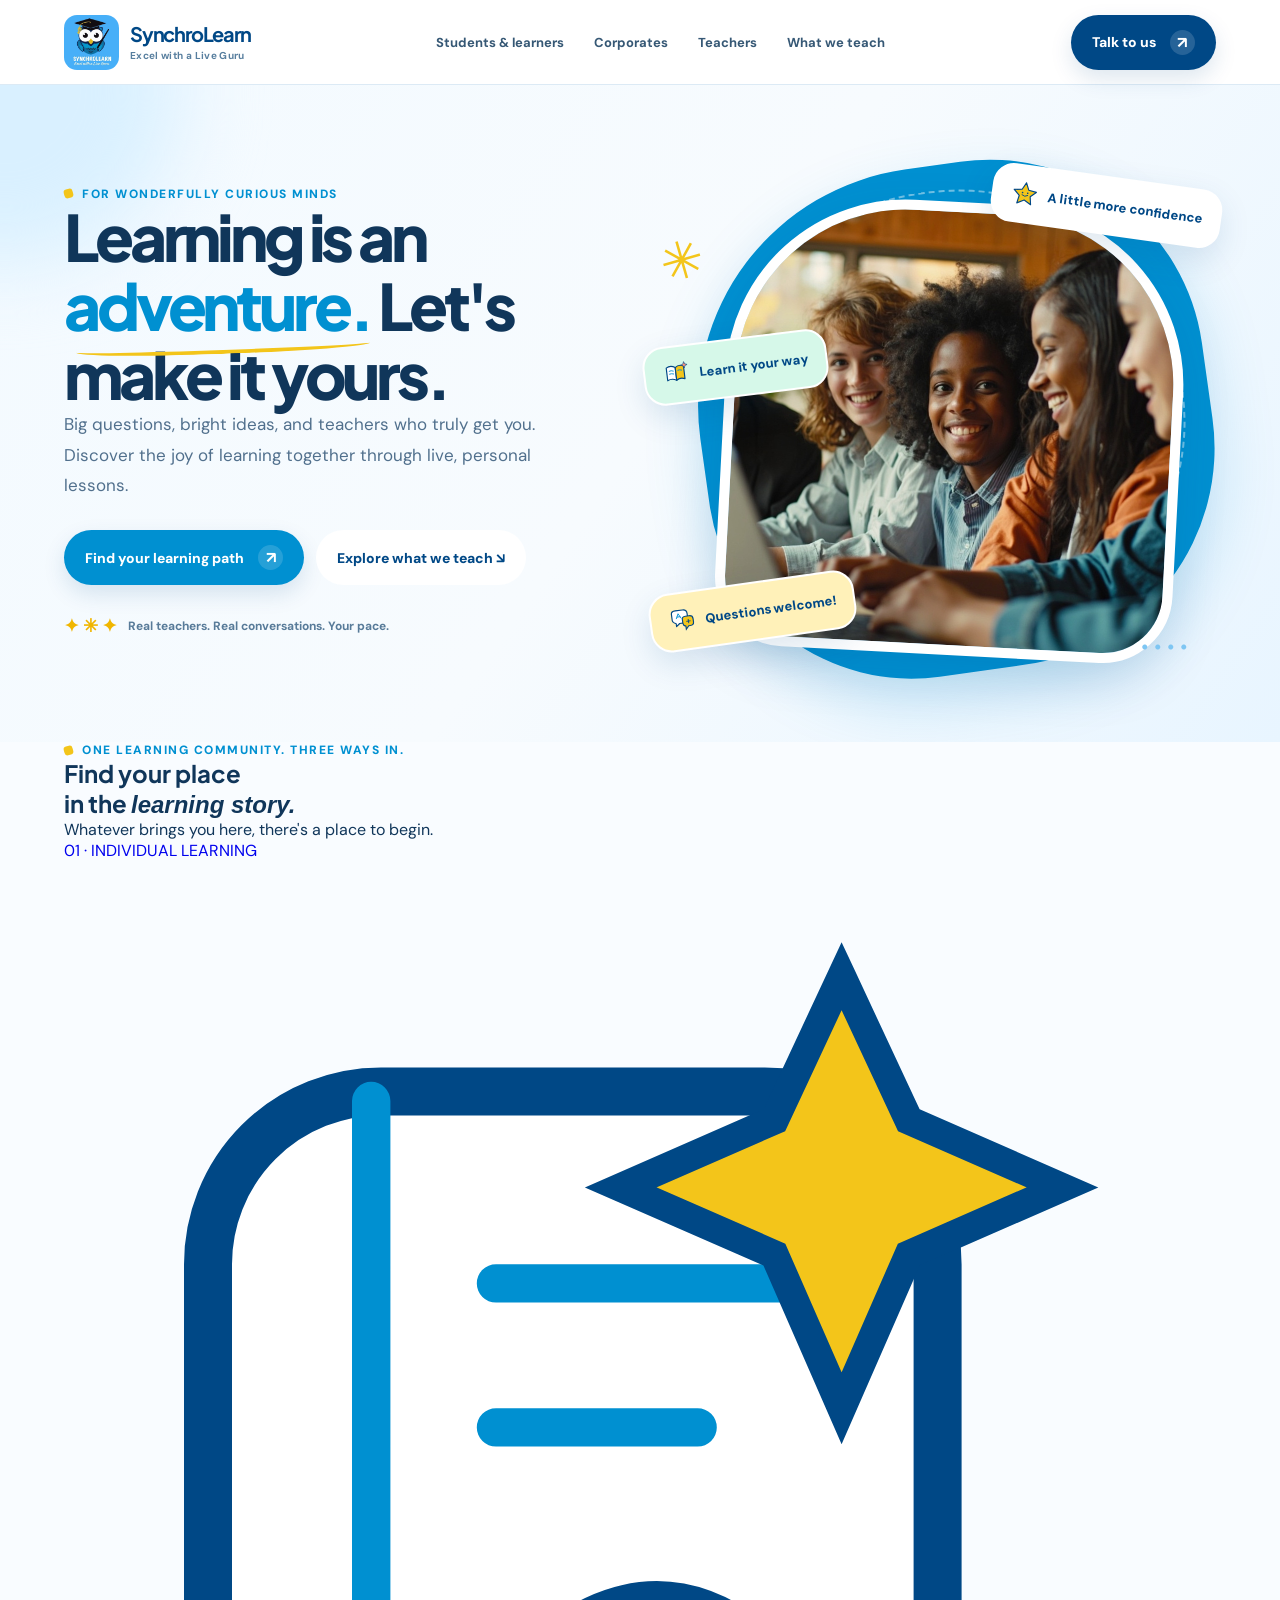
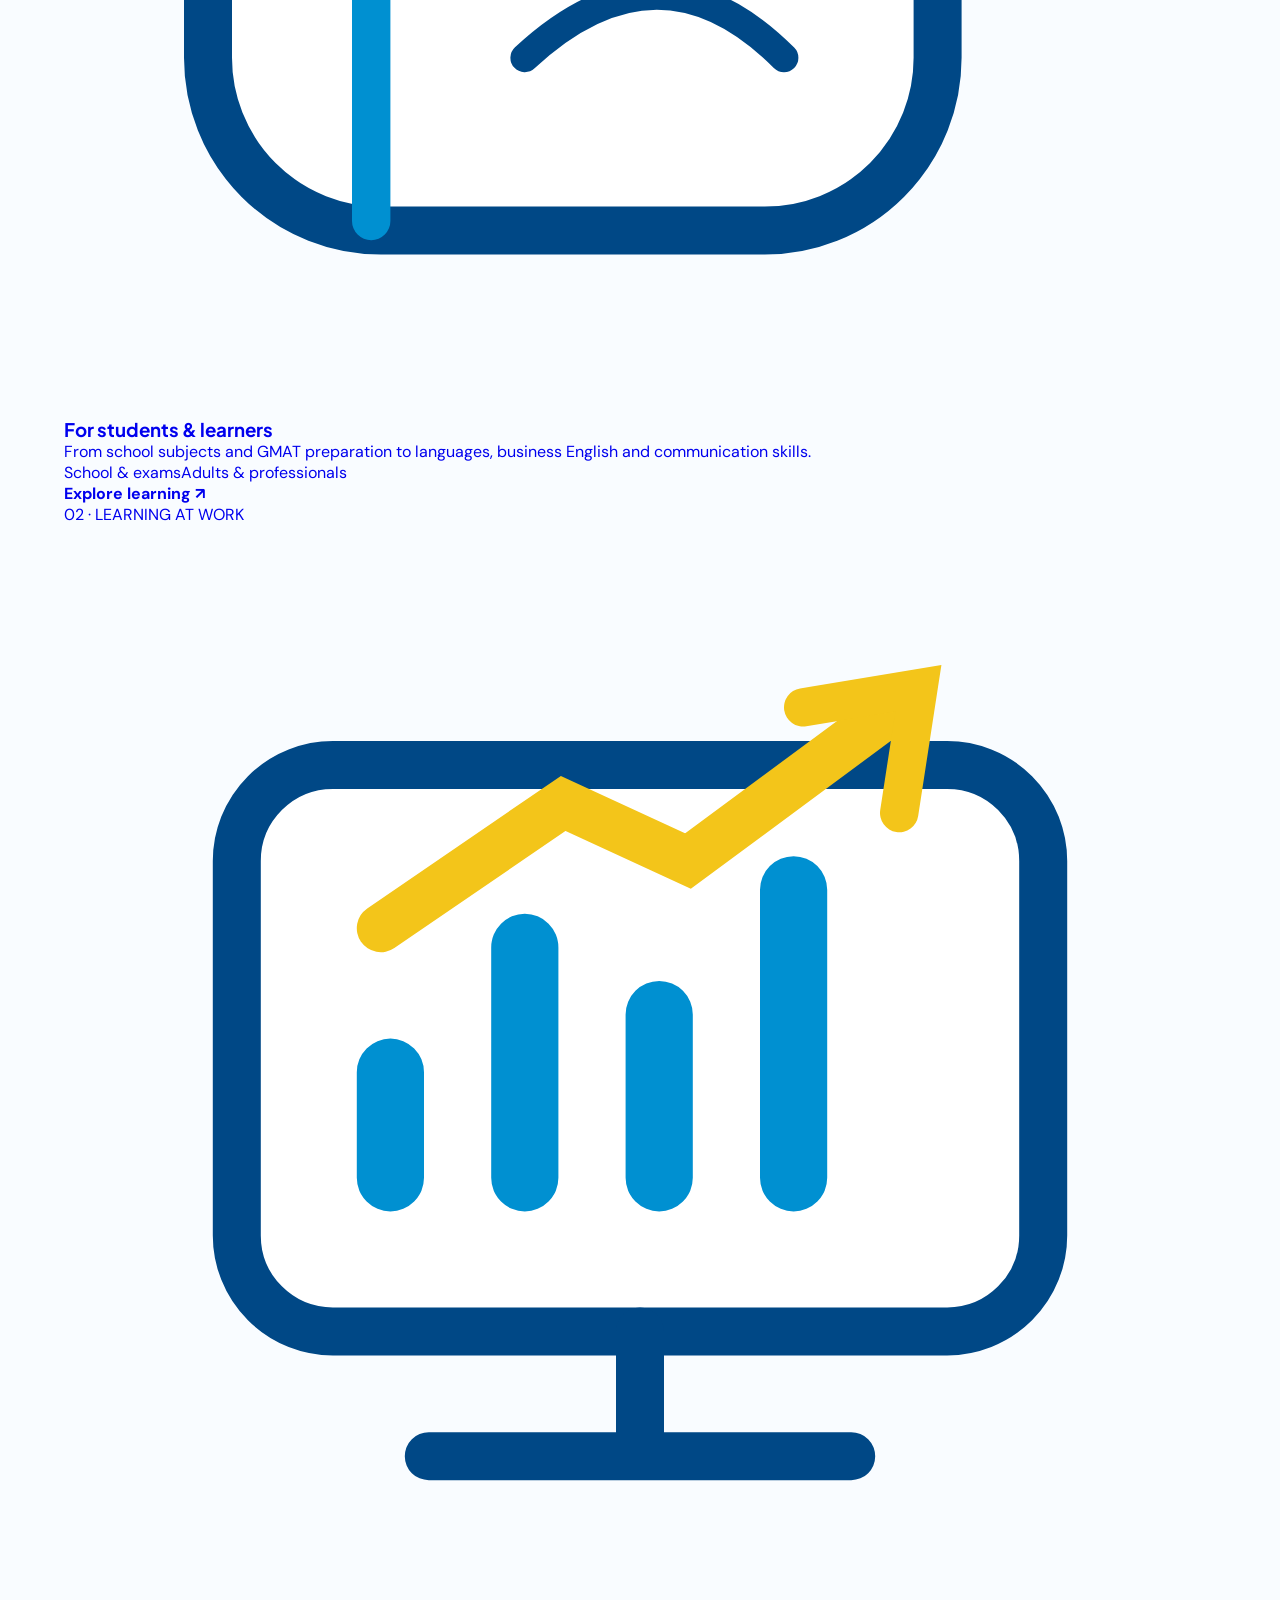
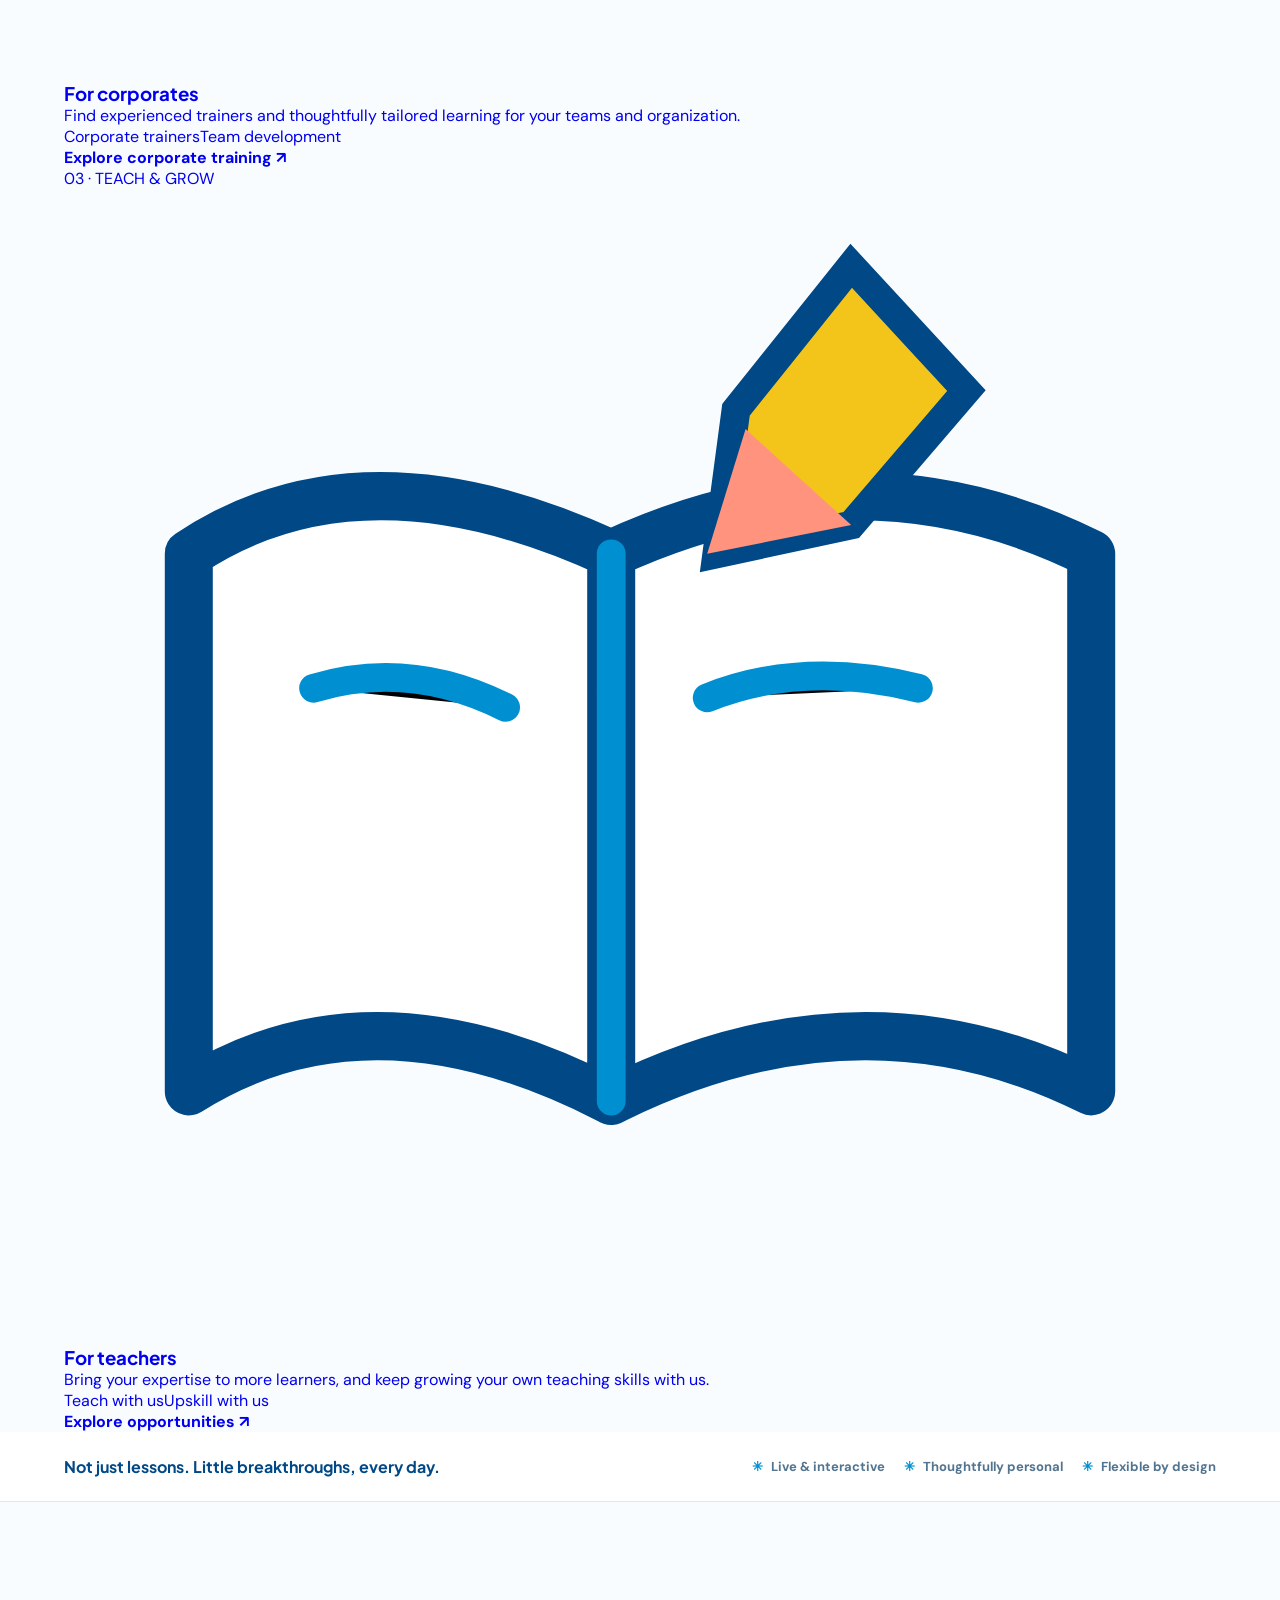
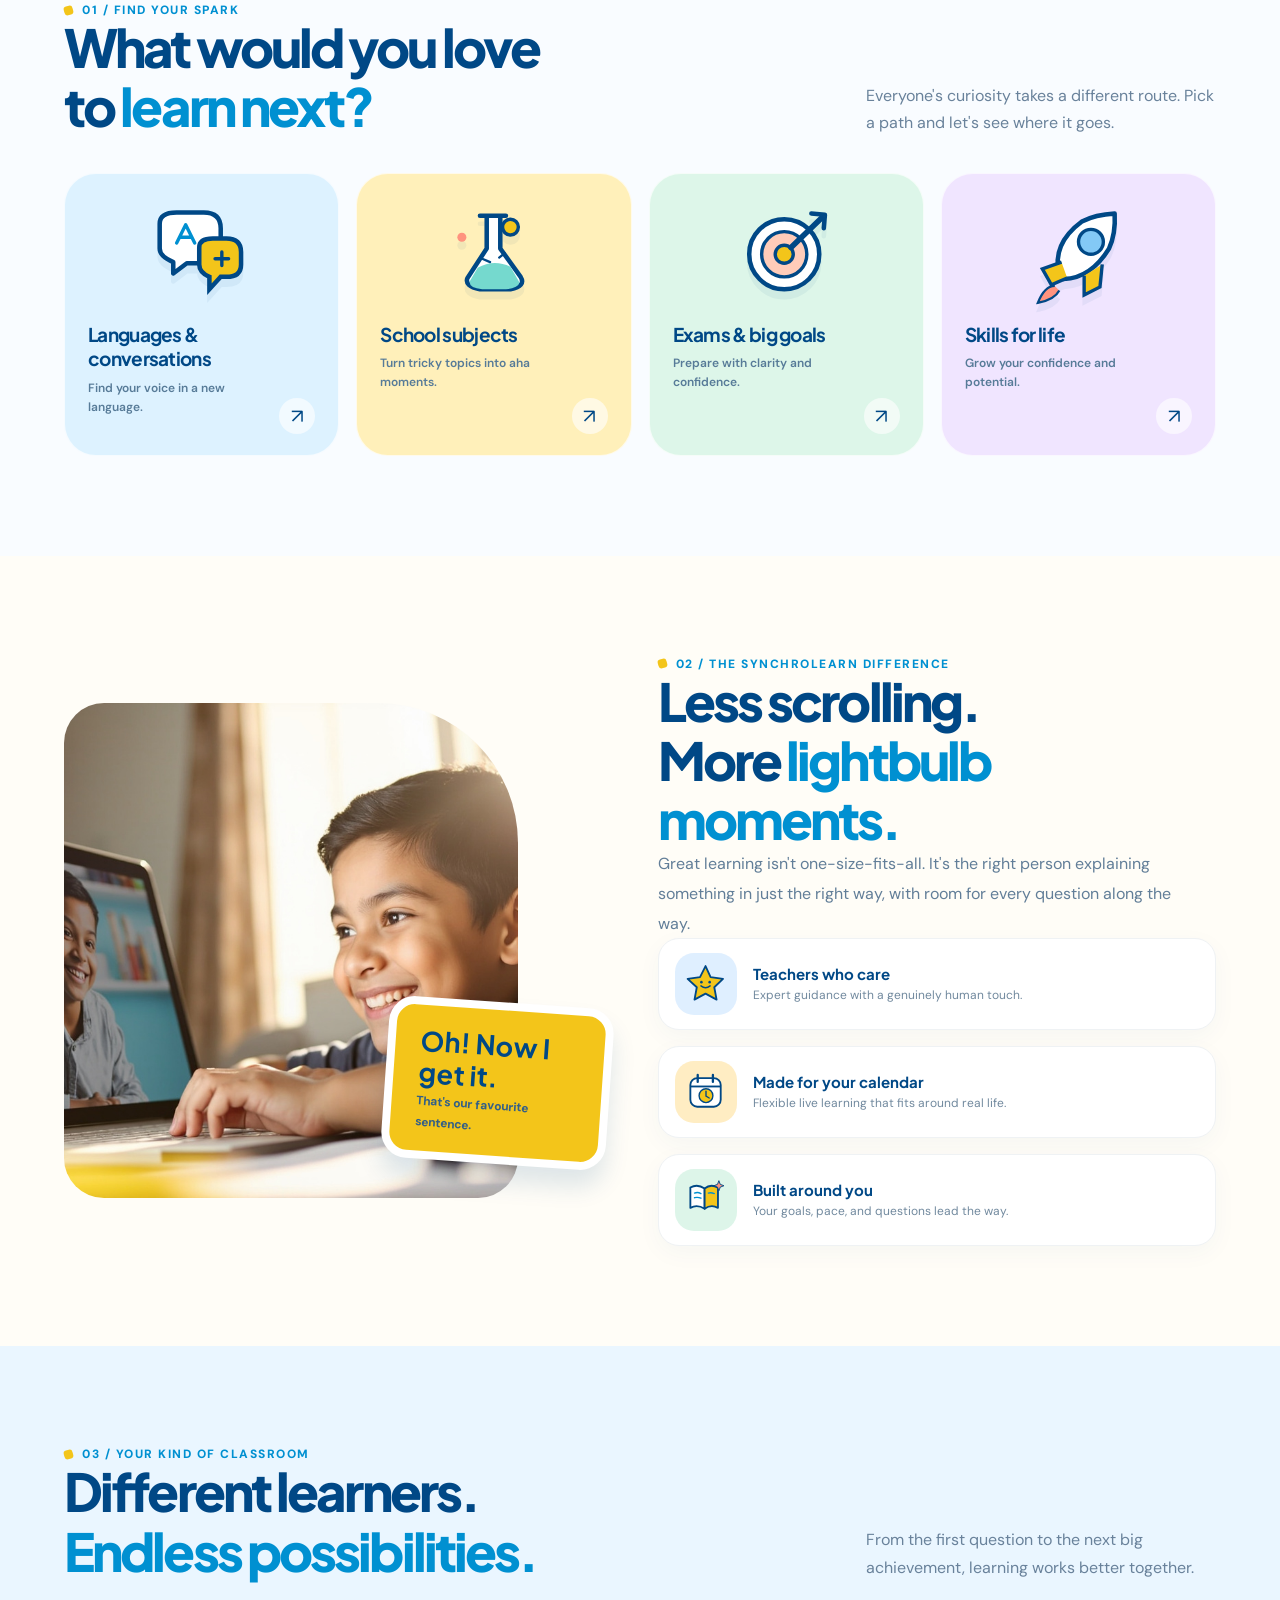
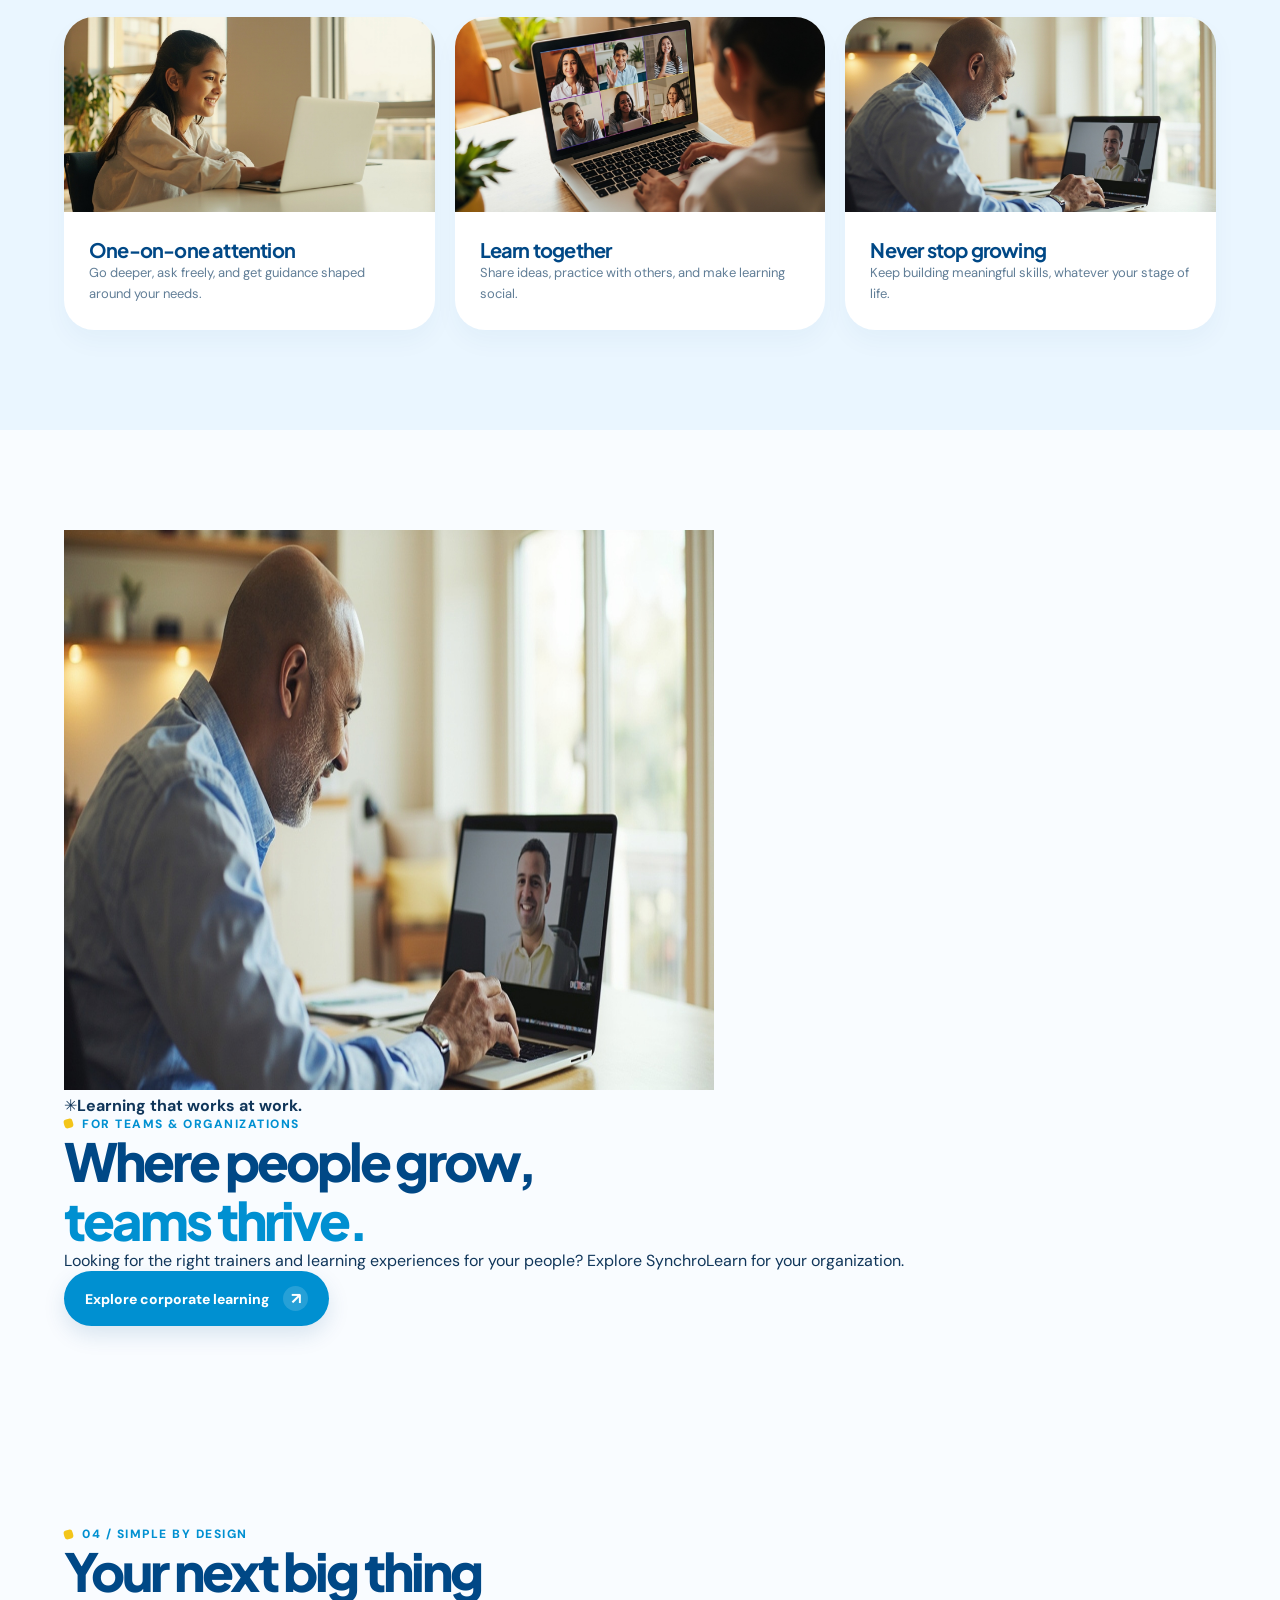
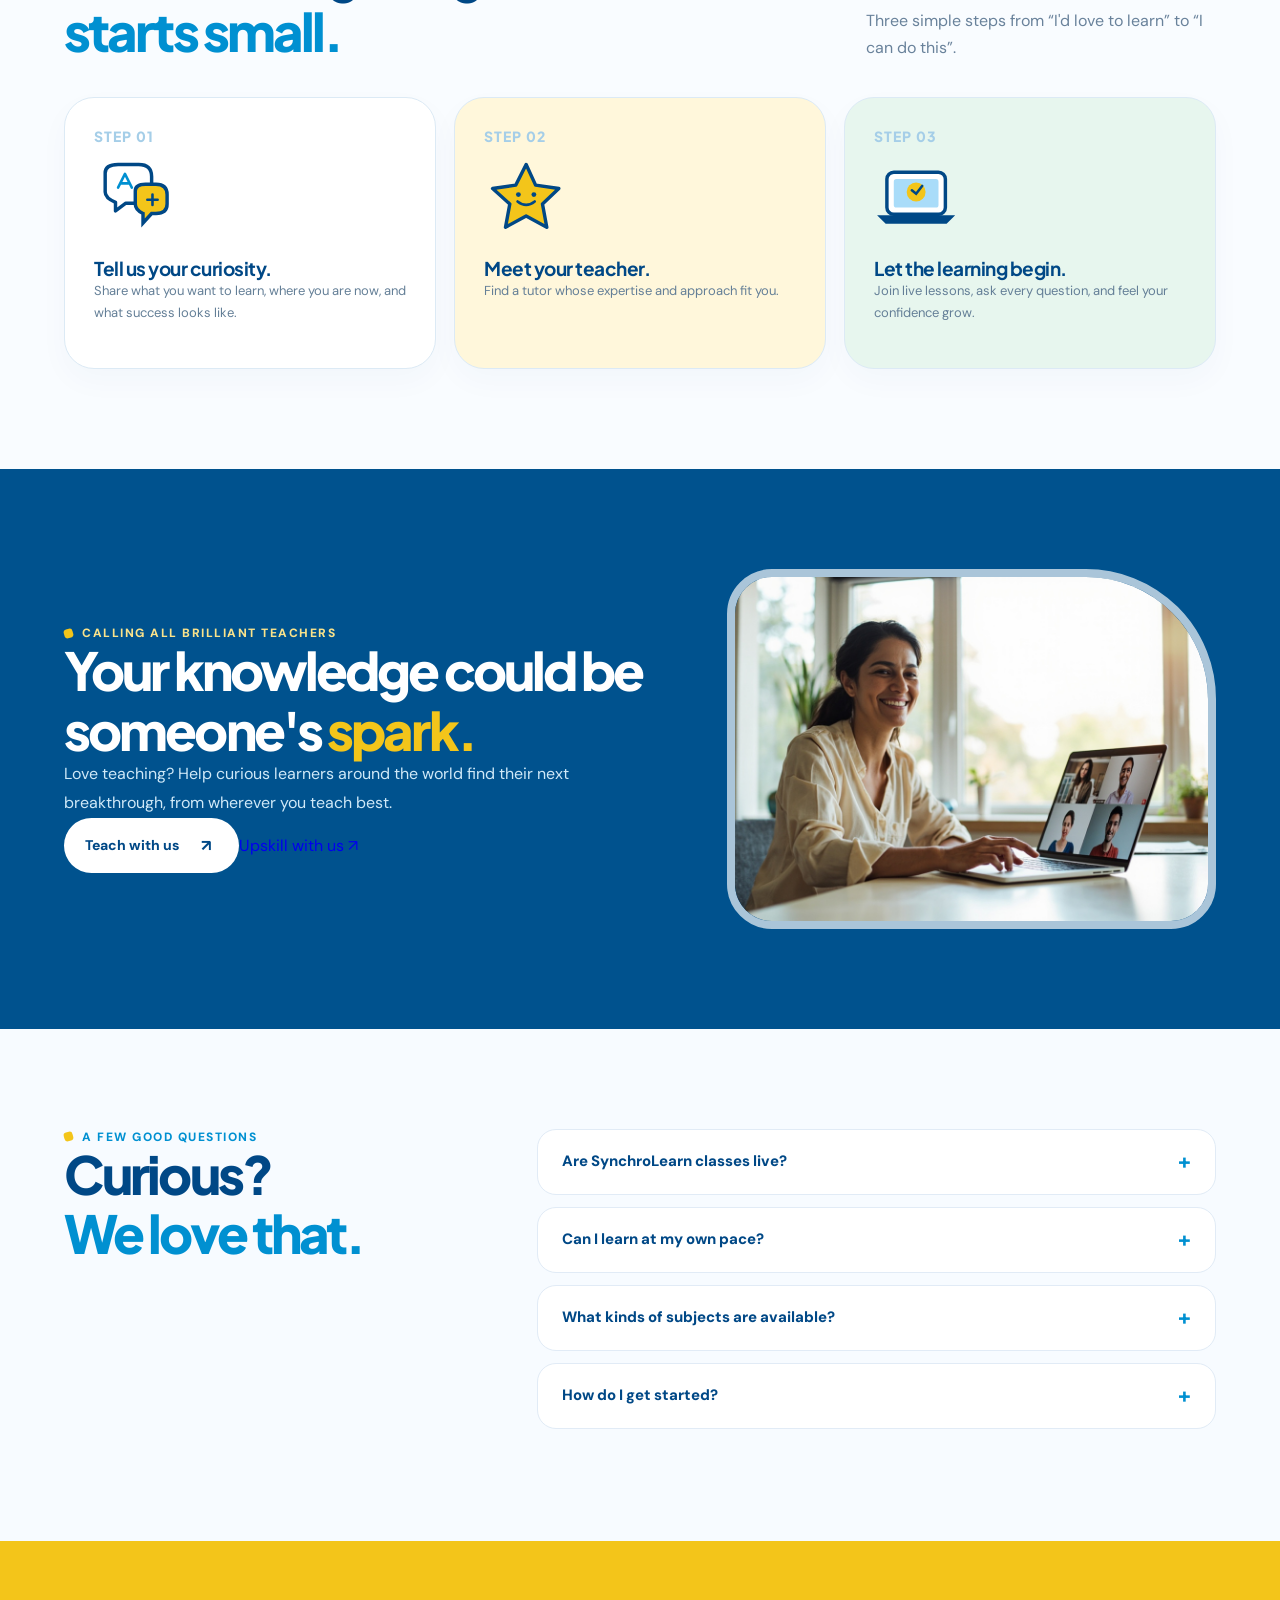
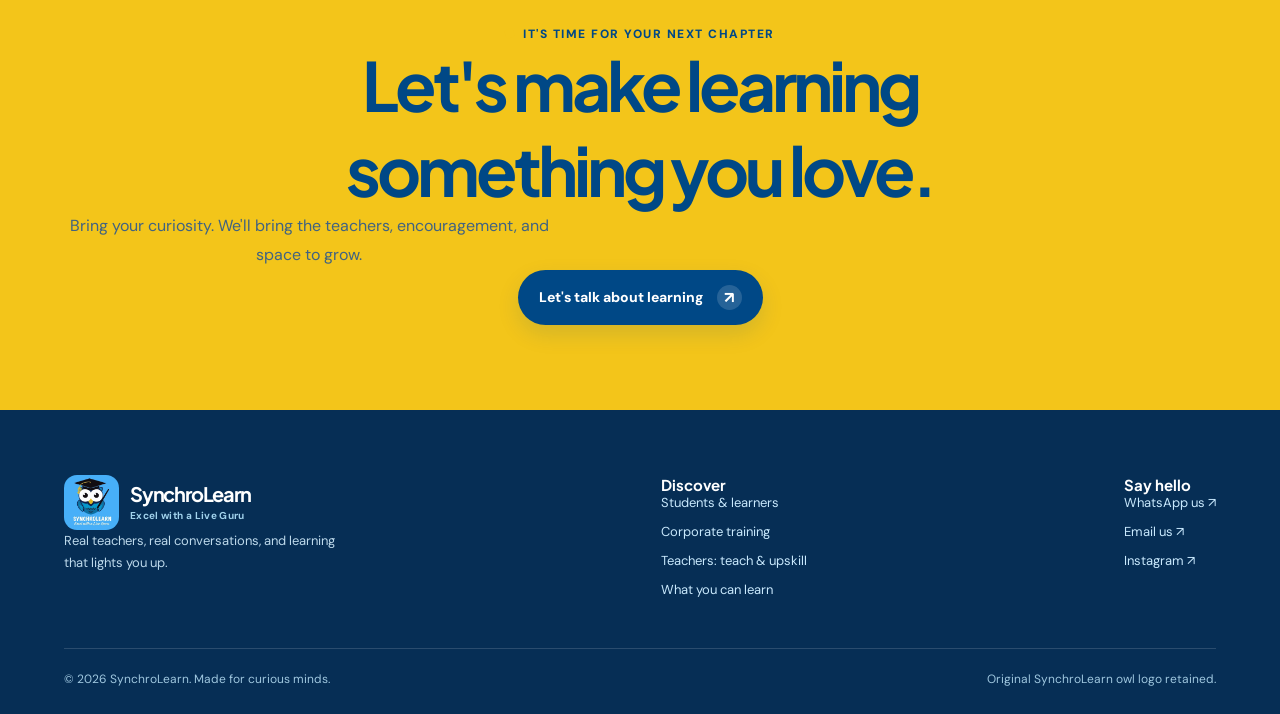
==== commit 4cc51ec0: "Make students, corporates and teachers equally discoverable" ====
--- a/index.html
+++ b/index.html
@@ -11,7 +11,7 @@
 </head><body class="sr-home">
 <header class="sr-nav-wrap"><nav class="sr-nav sr-container" aria-label="Main navigation">
   <a class="sr-brand" href="index.html" aria-label="SynchroLearn home"><img src="logo.png" alt="" width="55" height="55"><span><strong>SynchroLearn</strong><small>Excel with a Live Guru</small></span></a>
-  <div class="sr-links" id="sr-nav-links"><a href="#subjects">Explore learning</a><a href="#why">Why SynchroLearn</a><a href="#how">How it works</a><a href="for-teachers.html">For teachers</a></div>
+  <div class="sr-links" id="sr-nav-links"><a href="student.html">Students & learners</a><a href="corporate.html">Corporates</a><a href="for-teachers.html">Teachers</a><a href="#subjects">What we teach</a></div>
   <a href="https://wa.me/919791018666?text=Hi%2C%20I%27m%20interested%20in%20SynchroLearn" class="sr-btn" target="_blank" rel="noopener noreferrer">Talk to us <span class="sr-arrow">↗</span></a>
   <button type="button" class="sr-nav-toggle" aria-label="Open menu" aria-expanded="false" aria-controls="sr-nav-links">☰</button>
 </nav></header>
@@ -30,6 +30,16 @@
   <div class="sr-sticker sr-sticker--bottom"><svg viewBox="0 0 100 100" xmlns="http://www.w3.org/2000/svg" aria-hidden="true" focusable="false"><path d="M13 21Q13 11 28 11H52Q67 11 67 25V43Q67 56 52 56H37L25 65V55Q13 50 13 43Z" fill="#fff" stroke="#004886" stroke-width="4" stroke-linejoin="round"/><path d="M48 42Q48 34 60 34H72Q85 34 85 46V57Q85 68 72 68H67L57 79V68Q48 64 48 57Z" fill="#F3C51A" stroke="#004886" stroke-width="4"/><path d="M28 38l8-16 8 16M31 33h10" stroke="#0090D1" stroke-width="3" fill="none" stroke-linecap="round" stroke-linejoin="round"/><path d="M62 52h12M68 46v12" stroke="#004886" stroke-width="3" stroke-linecap="round"/></svg> Questions welcome!</div>
   <span class="sr-doodle sr-doodle--star" aria-hidden="true">✳</span><span class="sr-doodle sr-doodle--dots" aria-hidden="true">••••</span>
 </div></div></section>
+
+<!-- Audience pathways: equal billing for learners, organizations and educators -->
+<section class="sr-audiences" id="audiences" aria-labelledby="sr-audience-title"><div class="sr-container">
+  <div class="sr-audience-heading"><div><div class="sr-kicker">One learning community. Three ways in.</div><h2 id="sr-audience-title">Find your place<br>in the <em>learning story.</em></h2></div><p>Whatever brings you here, there's a place to begin.</p></div>
+  <div class="sr-persona-grid">
+    <a class="sr-persona sr-persona--student" href="student.html"><div class="sr-persona-eyebrow">01 · INDIVIDUAL LEARNING</div><div class="sr-persona-illustration"><svg viewBox="0 0 120 120" aria-hidden="true" xmlns="http://www.w3.org/2000/svg"><rect x="15" y="24" width="76" height="77" rx="18" fill="#fff" stroke="#004886" stroke-width="5"/><path d="M32 25v75M45 44h31M45 59h21" fill="none" stroke="#0090D1" stroke-width="4" stroke-linecap="round"/><path d="M81 12l7 15 16 7-16 7-7 16-7-16-16-7 16-7z" fill="#F3C51A" stroke="#004886" stroke-width="3"/><path d="M48 83q14-13 27 0" fill="none" stroke="#004886" stroke-width="3" stroke-linecap="round"/></svg></div><div class="sr-persona-content"><h3>For students <span>& learners</span></h3><p>From school subjects and GMAT preparation to languages, business English and communication skills.</p><div class="sr-persona-chips"><span>School & exams</span><span>Adults & professionals</span></div><strong>Explore learning <b aria-hidden="true">↗</b></strong></div></a>
+    <a class="sr-persona sr-persona--corporate" href="corporate.html"><div class="sr-persona-eyebrow">02 · LEARNING AT WORK</div><div class="sr-persona-illustration"><svg viewBox="0 0 120 120" aria-hidden="true" xmlns="http://www.w3.org/2000/svg"><rect x="18" y="25" width="84" height="59" rx="10" fill="#fff" stroke="#004886" stroke-width="5"/><path d="M60 84v13m-22 0h44" stroke="#004886" stroke-width="5" stroke-linecap="round"/><path d="M34 68V57M48 68V44M62 68V51M76 68V38" stroke="#0090D1" stroke-width="7" stroke-linecap="round"/><path d="M33 42l19-13 13 6 23-17" fill="none" stroke="#F3C51A" stroke-width="5" stroke-linecap="round"/><path d="M77 19l12-2-2 13" fill="none" stroke="#F3C51A" stroke-width="4" stroke-linecap="round"/></svg></div><div class="sr-persona-content"><h3>For <span>corporates</span></h3><p>Find experienced trainers and thoughtfully tailored learning for your teams and organization.</p><div class="sr-persona-chips"><span>Corporate trainers</span><span>Team development</span></div><strong>Explore corporate training <b aria-hidden="true">↗</b></strong></div></a>
+    <a class="sr-persona sr-persona--teacher" href="for-teachers.html"><div class="sr-persona-eyebrow">03 · TEACH & GROW</div><div class="sr-persona-illustration"><svg viewBox="0 0 120 120" aria-hidden="true" xmlns="http://www.w3.org/2000/svg"><path d="M13 38q18-12 44 0v57q-25-13-44-1zM57 38q26-12 50 0v56q-24-12-50 1z" fill="#fff" stroke="#004886" stroke-width="5" stroke-linejoin="round"/><path d="M57 38v57M26 52q10-3 20 2M67 53q10-4 22-1" stroke="#0090D1" stroke-width="3" stroke-linecap="round"/><path d="M70 23l12-15 12 13-12 14-14 3z" fill="#F3C51A" stroke="#004886" stroke-width="3"/><path d="M67 38l4-13 11 10" fill="#FF937E"/></svg></div><div class="sr-persona-content"><h3>For <span>teachers</span></h3><p>Bring your expertise to more learners, and keep growing your own teaching skills with us.</p><div class="sr-persona-chips"><span>Teach with us</span><span>Upskill with us</span></div><strong>Explore opportunities <b aria-hidden="true">↗</b></strong></div></a>
+  </div>
+</div></section>
 <section class="sr-intro-band"><div class="sr-container sr-intro-flex"><strong>Not just lessons. Little breakthroughs, every day.</strong><div class="sr-intro-points"><span>Live & interactive</span><span>Thoughtfully personal</span><span>Flexible by design</span></div></div></section>
 <section id="subjects" class="sr-section"><div class="sr-container">
 <div class="sr-heading-row"><div><div class="sr-kicker">01 / Find your spark</div><h2>What would you love<br>to <em>learn next?</em></h2></div><p>Everyone's curiosity takes a different route. Pick a path and let's see where it goes.</p></div>
@@ -54,6 +64,14 @@
 <article class="sr-experience-card"><img src="images/student-group.jpg" alt="Learners in a small group session" loading="lazy" width="480" height="280"><div><h3>Learn together</h3><p>Share ideas, practice with others, and make learning social.</p></div></article>
 <article class="sr-experience-card"><img src="images/teacher-adult.jpg" alt="Online teacher supporting an adult learner" loading="lazy" width="480" height="280"><div><h3>Never stop growing</h3><p>Keep building meaningful skills, whatever your stage of life.</p></div></article>
 </div></div></section>
+
+<section class="sr-corporate-feature sr-section" id="corporate" aria-labelledby="sr-corporate-title">
+ <div class="sr-container sr-corporate-layout">
+  <div class="sr-corporate-visual"><img src="images/teacher-adult.jpg" loading="lazy" alt="Professional in a live learning session" width="650" height="560"><div class="sr-corporate-note"><span aria-hidden="true">✳</span><strong>Learning that works at work.</strong></div></div>
+  <div class="sr-corporate-copy"><div class="sr-kicker">For teams & organizations</div><h2 id="sr-corporate-title">Where people grow,<br><em>teams thrive.</em></h2><p>Looking for the right trainers and learning experiences for your people? Explore SynchroLearn for your organization.</p>
+  <a class="sr-btn sr-btn--blue" href="corporate.html">Explore corporate learning <span class="sr-arrow">↗</span></a></div>
+ </div>
+</section>
 <section id="how" class="sr-section"><div class="sr-container">
 <div class="sr-heading-row"><div><div class="sr-kicker">04 / Simple by design</div><h2>Your next big thing<br><em>starts small.</em></h2></div><p>Three simple steps from “I'd love to learn” to “I can do this”.</p></div>
 <div class="sr-steps">
@@ -61,7 +79,7 @@
 <article class="sr-step"><div class="sr-step-number">STEP 02</div><span class="sr-art"><svg viewBox="0 0 100 100" xmlns="http://www.w3.org/2000/svg" aria-hidden="true" focusable="false"><path d="M49 11l11 24 27 4-19 18 5 27-24-13-24 13 5-27-20-18 27-4Z" fill="#F3C51A" stroke="#004886" stroke-width="4" stroke-linejoin="round"/><path d="M39 54q10 8 20 0" fill="none" stroke="#004886" stroke-width="3" stroke-linecap="round"/><circle cx="40" cy="46" r="2.8" fill="#004886"/><circle cx="58" cy="46" r="2.8" fill="#004886"/></svg></span><h3>Meet your teacher.</h3><p>Find a tutor whose expertise and approach fit you.</p></article>
 <article class="sr-step"><div class="sr-step-number">STEP 03</div><span class="sr-art"><svg viewBox="0 0 100 100" xmlns="http://www.w3.org/2000/svg" aria-hidden="true" focusable="false"><rect x="15" y="20" width="68" height="49" rx="8" fill="#fff" stroke="#004886" stroke-width="4"/><rect x="23" y="28" width="52" height="33" rx="3" fill="#A9DCF9"/><circle cx="49" cy="43" r="11" fill="#F3C51A"/><path d="M6 71H92L84 79H14Z" fill="#004886" stroke="#004886" stroke-width="2"/><path d="M44 41l5 4 7-9" fill="none" stroke="#004886" stroke-width="3" stroke-linecap="round"/></svg></span><h3>Let the learning begin.</h3><p>Join live lessons, ask every question, and feel your confidence grow.</p></article>
 </div></div></section>
-<section class="sr-section sr-teacher"><div class="sr-container sr-teacher-grid"><div><div class="sr-kicker">Calling all brilliant teachers</div><h2>Your knowledge could be someone's <em>spark.</em></h2><p>Love teaching? Help curious learners around the world find their next breakthrough, from wherever you teach best.</p><a class="sr-btn sr-btn--light" href="for-teachers.html">Teach with SynchroLearn <span class="sr-arrow">↗</span></a></div><img src="images/teacher-hero.jpg" alt="An educator teaching an online class" loading="lazy" width="580" height="410"></div></section>
+<section class="sr-section sr-teacher"><div class="sr-container sr-teacher-grid"><div><div class="sr-kicker">Calling all brilliant teachers</div><h2>Your knowledge could be someone's <em>spark.</em></h2><p>Love teaching? Help curious learners around the world find their next breakthrough, from wherever you teach best.</p><div class="sr-teacher-actions"><a class="sr-btn sr-btn--light" href="for-teachers.html">Teach with us <span class="sr-arrow">↗</span></a><a class="sr-teacher-upskill" href="https://wa.me/919791018666?text=Hello%2C%20I%27m%20a%20teacher%20interested%20in%20upskilling%20with%20SynchroLearn" target="_blank" rel="noopener noreferrer">Upskill with us ↗</a></div></div><img src="images/teacher-hero.jpg" alt="An educator teaching an online class" loading="lazy" width="580" height="410"></div></section>
 <section class="sr-section sr-faq"><div class="sr-container sr-faq-grid"><div><div class="sr-kicker">A few good questions</div><h2>Curious?<br><em>We love that.</em></h2></div><div>
 <details><summary>Are SynchroLearn classes live?</summary><p>Yes. Lessons are led by teachers in real time, so learners can ask questions and get personalised support.</p></details>
 <details><summary>Can I learn at my own pace?</summary><p>That's the idea. Share your goals and availability, and we'll help you find a learning arrangement that suits you.</p></details>
@@ -70,6 +88,6 @@
 </div></div></section>
 <section class="sr-final"><div class="sr-container"><div class="sr-kicker" style="justify-content:center;color:#004886">It's time for your next chapter</div><h2>Let's make learning <br>something you love.</h2><p>Bring your curiosity. We'll bring the teachers, encouragement, and space to grow.</p><a href="https://wa.me/919791018666?text=Hi%2C%20I%27m%20interested%20in%20SynchroLearn" target="_blank" rel="noopener noreferrer" class="sr-btn">Let's talk about learning <span class="sr-arrow">↗</span></a></div></section>
 </main>
-<footer class="sr-footer"><div class="sr-container"><div class="sr-footer-grid"><div><a class="sr-brand" href="index.html"><img src="logo.png" alt="" width="55" height="55"><span><strong>SynchroLearn</strong><small>Excel with a Live Guru</small></span></a><p>Real teachers, real conversations, and learning that lights you up.</p></div><div><h3>Discover</h3><div class="sr-footer-nav"><a href="student.html">For students</a><a href="for-teachers.html">For teachers</a><a href="#subjects">What you can learn</a></div></div><div><h3>Say hello</h3><div class="sr-footer-nav"><a href="https://wa.me/919791018666?text=Hi%2C%20I%27m%20interested%20in%20SynchroLearn" target="_blank" rel="noopener noreferrer">WhatsApp us ↗</a><a href="mailto:liveguru.in@gmail.com">Email us ↗</a><a href="https://www.instagram.com/synchrolearn/" target="_blank" rel="noopener noreferrer">Instagram ↗</a></div></div></div><div class="sr-copyright">© 2026 SynchroLearn. Made for curious minds. <span style="float:right">Original SynchroLearn owl logo retained.</span></div></div></footer>
+<footer class="sr-footer"><div class="sr-container"><div class="sr-footer-grid"><div><a class="sr-brand" href="index.html"><img src="logo.png" alt="" width="55" height="55"><span><strong>SynchroLearn</strong><small>Excel with a Live Guru</small></span></a><p>Real teachers, real conversations, and learning that lights you up.</p></div><div><h3>Discover</h3><div class="sr-footer-nav"><a href="student.html">Students & learners</a><a href="corporate.html">Corporate training</a><a href="for-teachers.html">Teachers: teach & upskill</a><a href="#subjects">What you can learn</a></div></div><div><h3>Say hello</h3><div class="sr-footer-nav"><a href="https://wa.me/919791018666?text=Hi%2C%20I%27m%20interested%20in%20SynchroLearn" target="_blank" rel="noopener noreferrer">WhatsApp us ↗</a><a href="mailto:liveguru.in@gmail.com">Email us ↗</a><a href="https://www.instagram.com/synchrolearn/" target="_blank" rel="noopener noreferrer">Instagram ↗</a></div></div></div><div class="sr-copyright">© 2026 SynchroLearn. Made for curious minds. <span style="float:right">Original SynchroLearn owl logo retained.</span></div></div></footer>
 <script>const toggle=document.querySelector('.sr-nav-toggle');const links=document.querySelector('.sr-links');toggle.addEventListener('click',()=>{const open=links.classList.toggle('is-open');toggle.setAttribute('aria-expanded',String(open));toggle.textContent=open?'×':'☰'});links.querySelectorAll('a').forEach(a=>a.addEventListener('click',()=>{links.classList.remove('is-open');toggle.setAttribute('aria-expanded','false');toggle.textContent='☰'}));</script>
 </body></html>
